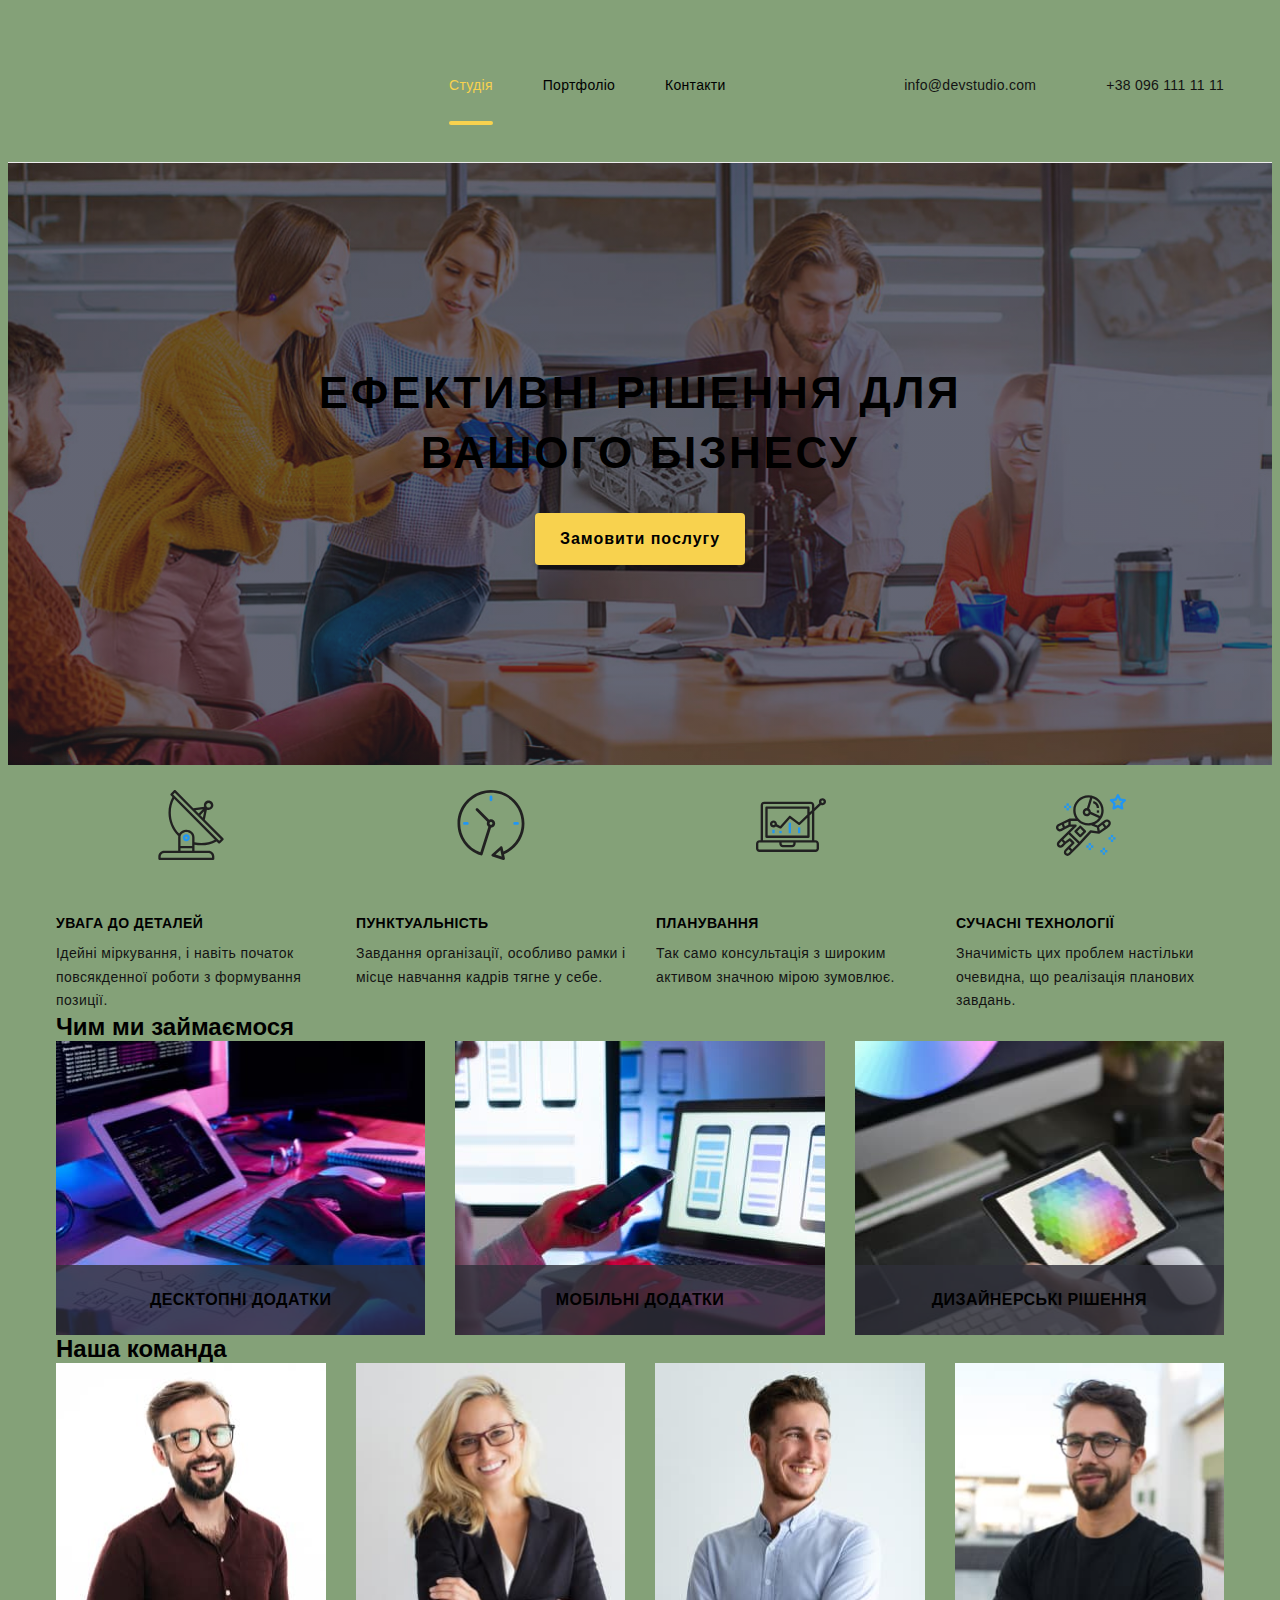
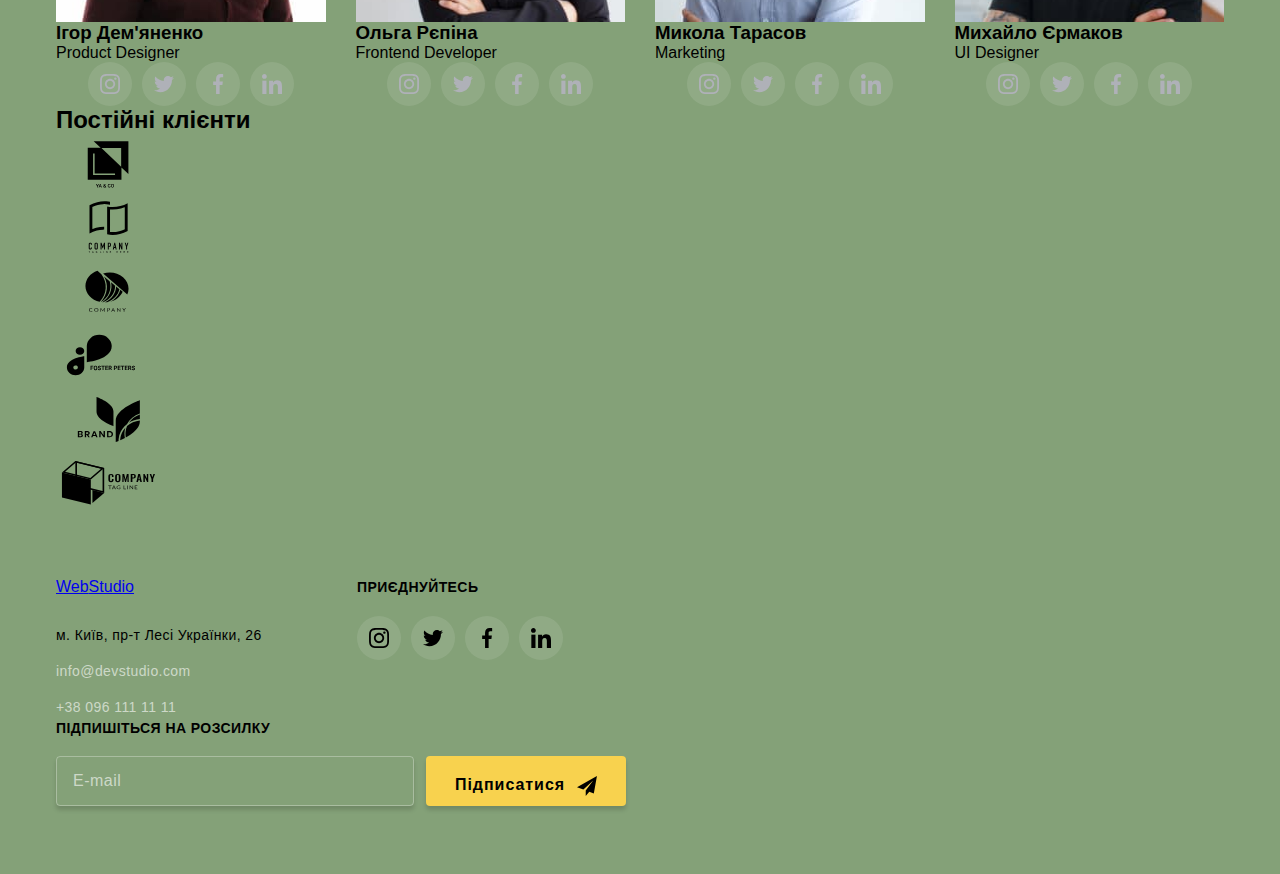
==== index.html @ a13254be "added fonts and basic layouts" ====
<!DOCTYPE html>
<html lang="uk">
  <head>
    <meta charset="UTF-8" />
    <meta name="viewport" content="width=device-width, initial-scale=1.0" />
    <title>Ice cream</title>
    <link rel="preconnect" href="https://fonts.googleapis.com" />
    <link rel="preconnect" href="https://fonts.gstatic.com" crossorigin />
    <link
      href="https://fonts.googleapis.com/css2?family=DM+Sans:opsz@9..40&family=Montserrat:wght@400;500;600;700;800;900&family=Seymour+One&display=swap"
      rel="stylesheet"
    />
    <link
      rel="stylesheet"
      href="https://cdnjs.cloudflare.com/ajax/libs/modern-normalize/2.0.0/modern-normalize.min.css"
      integrity="sha512-4xo8blKMVCiXpTaLzQSLSw3KFOVPWhm/TRtuPVc4WG6kUgjH6J03IBuG7JZPkcWMxJ5huwaBpOpnwYElP/m6wg=="
      crossorigin="anonymous"
      referrerpolicy="no-referrer"
    />
    <link rel="stylesheet" href="./css/main.min.css" />
  </head>
  <body>
    <!-- Шапка-герой -->
    <header class="page-header">
      <div class="container page-header__container">
        <a
          class="logo page-header__logo"
          href="./index.html"
          aria-label="Логотип сайту Ice cream"
          >
          <svg>
            <use></use>
          </svg>
          </a
        >
        <div
          class="page-header__menu mobile-menu js-menu-container"
          id="mobile-menu"
        >
          <nav class="nav">
            <ul class="nav-list list">
              <li class="nav__item">
                <a class="nav__link nav__link--current" href="./index.html"
                  >Студія</a
                >
              </li>
              <li class="nav__item">
                <a class="nav__link" href="./portfolio.html">Портфоліо</a>
              </li>
              <li class="nav__item">
                <a class="nav__link" href="#contacts">Контакти</a>
              </li>
            </ul>
          </nav>
          <ul class="contacts list">
            <li class="contacts__item">
              <a class="contacts__link link" href="mailto:info@devstudio.com"
                ><svg class="contacts__icon" width="16" height="12">
                  <use href="./img/sprite-header-icons.svg#envelope"></use>
                </svg>
                <span>info@devstudio.com</span></a
              >
            </li>
            <li class="contacts__item">
              <a class="contacts__link link" href="tel:+380961111111"
                ><svg class="contacts__icon" width="10" height="16">
                  <use
                    href="./img/sprite-header-icons.svg#smartphone"
                  ></use></svg
                ><span>+38 096 111 11 11</span></a
              >
            </li>
          </ul>
          <ul class="header-social__list list">
            <li class="header-social__item">
              <a
                href="https://www.instagram.com/"
                class="header-social__link"
                target="_blank"
                rel="noreferrer noopener"
                aria-label="icon Instagram"
                >Instagram<span class="header-social__separator">|</span></a
              >
            </li>
            <li class="header-social__item">
              <a
                href="https://twitter.com/"
                class="header-social__link"
                target="_blank"
                rel="noreferrer noopener"
                aria-label="icon Twitter"
                >Twitter<span class="header-social__separator">|</span></a
              >
            </li>
            <li class="header-social__item">
              <a
                href="https://uk-ua.facebook.com/"
                class="header-social__link"
                target="_blank"
                rel="noreferrer noopener"
                aria-label="icon Facebook"
                >Facebook<span class="header-social__separator">|</span></a
              >
            </li>
            <li class="header-social__item">
              <a
                href="https://ua.linkedin.com/"
                class="header-social__link"
                target="_blank"
                rel="noreferrer noopener"
                aria-label="icon Linkedin"
                >Linkedin</a
              >
            </li>
          </ul>
          <button
            class="page-header__button page-header__button--close js-close-menu"
            type="button"
          >
            <svg
              class="page-header__icon page-header__icon--cross"
              width="40"
              height="40"
              aria-label="Перемикач мобільного меню"
            >
              <use href="./img/sprite-header-icons.svg#close-menu"></use>
            </svg>
          </button>
        </div>

        <button
          class="page-header__button page-header__button--open js-open-menu"
          type="button"
          aria-expanded="false"
        >
          <svg
            class="page-header__icon page-header__icon--menu"
            width="40"
            height="40"
            aria-label="Перемикач мобільного меню"
          >
            <use href="./img/sprite-header-icons.svg#menu"></use>
          </svg>
        </button>
      </div>
    </header>
          <!-- Блок-герой -->
      <section class="hero">
        <div class="container">
          <h1 class="tittle">Ефективні рішення для вашого бізнесу</h1>
          <button class="button" type="button" data-modal-open>
            Замовити послугу
          </button>
          <div class="backdrop js-is-hidden" data-modal>
            <div class="modal">
              <form class="form" method="post">
                <b class="form__title"
                  >Залиште свої дані, ми вам передзвонимо</b
                >
                <div class="form__item">
                  <label class="form__label" for="user-name">Ім'я</label>

                  <input
                    class="form__input"
                    type="text"
                    id="user-name"
                    name="username"
                    required
                  />
                  <svg class="form__image" width="18" height="18">
                    <use href="./img/sprite.svg#user"></use>
                  </svg>
                </div>
                <div class="form__item">
                  <label class="form__label" for="user-tel">Телефон</label>
                  <input
                    class="form__input"
                    type="tel"
                    id="user-tel"
                    name="tel"
                    required
                  />
                  <svg class="form__image" width="18" height="18">
                    <use href="./img/sprite.svg#phone"></use>
                  </svg>
                </div>
                <div class="form__item">
                  <label class="form__label" for="user-email">Пошта</label>
                  <input
                    class="form__input"
                    type="email"
                    id="user-email"
                    name="mail"
                  />
                  <svg class="form__image" width="18" height="18">
                    <use href="./img/sprite.svg#email"></use>
                  </svg>
                </div>
                <div class="form__item form__text-block">
                  <label class="form__label" for="user-comment">Коментар</label>
                  <textarea
                    class="form__textarea"
                    id="user-comment"
                    rows="10"
                    name="comment"
                    placeholder="Введіть текст"
                  ></textarea>
                </div>
                <div class="form__policy">
                  <input
                    class="form__policy-input visually-hidden"
                    type="checkbox"
                    id="policy"
                    name="policy"
                  />
                  <span class="form__checkbox"
                    ><svg class="form__policy-image" width="16" height="15">
                      <use href="./img/sprite.svg#check"></use></svg
                  ></span>
                  <label class="form__label form__checkbox-label" for="policy"
                    >Погоджуюся з розсилкою та приймаю<a
                      class="form__link"
                      href="#"
                      >Умови договору</a
                    ></label
                  >
                </div>
                <button class="form__button" type="submit">Відправити</button>
              </form>
              <button class="modal__button" type="button" data-modal-close>
                <svg class="modal__icon" width="18" height="18">
                  <use href="./img/sprite.svg#close"></use>
                </svg>
              </button>
            </div>
          </div>
        </div>
      </section>

    <!--Головний блок-->

    <main>
      <!-- Особливості -->
      <section class="benefits section">
        <div class="container">
          <h2 class="section-tittle visually-hidden">Наші особливості</h2>
          <ul class="benefits__list list">
            <li class="benefits__item">
              <div class="benefits__block">
                <svg class="benefits__icon" width="70" height="70">
                  <use href="./img/sprite.svg#antenna"></use>
                </svg>
              </div>
              <h3 class="benefits__subtittle">УВАГА ДО ДЕТАЛЕЙ</h3>
              <p class="benefits__text">
                Ідейні міркування, і навіть початок повсякденної роботи з
                формування позиції.
              </p>
            </li>
            <li class="benefits__item">
              <div class="benefits__block">
                <svg class="benefits__icon" width="70" height="70">
                  <use href="./img/sprite.svg#clock"></use>
                </svg>
              </div>
              <h3 class="benefits__subtittle">ПУНКТУАЛЬНІСТЬ</h3>
              <p class="benefits__text">
                Завдання організації, особливо рамки і місце навчання кадрів
                тягне у себе.
              </p>
            </li>
            <li class="benefits__item">
              <div class="benefits__block">
                <svg class="benefits__icon" width="70" height="70">
                  <use href="./img/sprite.svg#diagram"></use>
                </svg>
              </div>
              <h3 class="benefits__subtittle">ПЛАНУВАННЯ</h3>
              <p class="benefits__text">
                Так само консультація з широким активом значною мірою зумовлює.
              </p>
            </li>
            <li class="benefits__item">
              <div class="benefits__block">
                <svg class="benefits__icon" width="70" height="70">
                  <use href="./img/sprite.svg#astronaut"></use>
                </svg>
              </div>
              <h3 class="benefits__subtittle">СУЧАСНІ ТЕХНОЛОГІЇ</h3>
              <p class="benefits__text">
                Значимість цих проблем настільки очевидна, що реалізація
                планових завдань.
              </p>
            </li>
          </ul>
        </div>
      </section>
      <!-- Чим ми займаємося -->
      <section class="gallery section">
        <div class="container">
          <h2 class="section-tittle">Чим ми займаємося</h2>
          <ul class="gallery__list list grid">
            <li class="gallery__item grid-item">
              <picture>
                <source
                  media="(min-width: 1200px)"
                  srcset="
                    ./img/tasks/wright_code-dt.jpg    1x,
                    ./img/tasks/wright_code-dt@2x.jpg 2x
                  "
                  type="image/jpg"
                />
                <img
                  class="gallery__image img"
                  src="./img/tasks/wright_code-dt.jpg"
                  alt="розробник пише код"
                  width="370"
                  height="294"
                  loading="lazy"
                />
              </picture>
              <p class="gallery__text">Десктопні додатки</p>
            </li>
            <li class="gallery__item grid-item">
              <picture>
                <source
                  media="(min-width: 1200px)"
                  srcset="
                    ./img/tasks/design_for_smartphones-dt.jpg    1x,
                    ./img/tasks/design_for_smartphones-dt@2x.jpg 2x
                  "
                  type="image/jpg"
                />
                <img
                  class="gallery__image img"
                  src="./img/tasks/design_for_smartphones-dt.jpg"
                  alt="розробник пише код"
                  width="370"
                  height="294"
                  loading="lazy"
                />
              </picture>
              <p class="gallery__text">Мобільні додатки</p>
            </li>
            <li class="gallery__item grid-item">
              <picture>
                <source
                  media="(min-width: 1200px)"
                  srcset="
                    ./img/tasks/palitra-dt.jpg    1x,
                    ./img/tasks/palitra-dt@2x.jpg 2x
                  "
                  type="image/jpg"
                />
                <img
                  class="gallery__image img"
                  src="./img/tasks/palitra-dt.jpg"
                  alt="розробник пише код"
                  width="370"
                  height="294"
                  loading="lazy"
                />
              </picture>
              <p class="gallery__text">Дизайнерські рішення</p>
            </li>
          </ul>
        </div>
      </section>
      <!-- Наша команда -->
      <section class="team section">
        <div class="container">
          <h2 class="section-tittle">Наша команда</h2>
          <ul class="team__list list grid">
            <li class="team__item grid-item">
              <picture>
                <!-- набір зображень для смартфонів -->
                <source
                  media="(max-width: 767px)"
                  srcset="
                    ./img/team/igor-mb.jpg    1x,
                    ./img/team/igor-mb@2x.jpg 2x
                  "
                  type="image/jpg"
                />
                <!-- набір зображень для планшетів -->
                <source
                  media="(max-width: 1199px)"
                  srcset="
                    ./img/team/igor-tb.jpg    1x,
                    ./img/team/igor-tb@2x.jpg 2x
                  "
                  type="image/jpg"
                />
                <!-- набір зображень для десктопів -->
                <source
                  media="(min-width: 1200px)"
                  srcset="
                    ./img/team/igor-dt.jpg    1x,
                    ./img/team/igor-dt@2x.jpg 2x
                  "
                  type="image/jpg"
                />
                <!-- дефолтне зображення -->
                <img
                  class="team__image img"
                  src="./img/team/igor-dt.jpg"
                  alt="фото Ігора Дем'яненко"
                  width="270"
                  height="260"
                  loading="lazy"
                />
              </picture>
              <div class="team__conteiner">
                <h3 class="team__subtittle">Ігор Дем'яненко</h3>
                <p class="team__text">Product Designer</p>
                <ul class="socials-list list">
                  <li class="socials__item">
                    <a
                      class="socials__link team__link"
                      href="https://www.instagram.com/"
                      target="_blank"
                      rel="noreferrer noopener"
                      aria-label="icon Instagram"
                    >
                      <svg
                        class="socials__icon socials__icon--gray"
                        width="20"
                        height="20"
                      >
                        <use href="./img/sprite.svg#instagram"></use>
                      </svg>
                    </a>
                  </li>
                  <li class="socials__item">
                    <a
                      class="socials__link team__link"
                      href="https://twitter.com/"
                      target="_blank"
                      rel="noreferrer noopener"
                      aria-label="icon Twitter"
                    >
                      <svg
                        class="socials__icon socials__icon--gray"
                        width="20"
                        height="20"
                      >
                        <use href="./img/sprite.svg#twitter"></use></svg
                    ></a>
                  </li>
                  <li class="socials__item">
                    <a
                      class="socials__link team__link"
                      href="https://uk-ua.facebook.com/"
                      target="_blank"
                      rel="noreferrer noopener"
                      aria-label="icon Facebook"
                      ><svg
                        class="socials__icon socials__icon--gray"
                        width="20"
                        height="20"
                      >
                        <use href="./img/sprite.svg#facebook"></use></svg
                    ></a>
                  </li>
                  <li class="socials__item">
                    <a
                      class="socials__link team__link"
                      href="https://ua.linkedin.com/"
                      target="_blank"
                      rel="noreferrer noopener"
                      aria-label="icon Linkedin"
                      ><svg
                        class="socials__icon socials__icon--gray"
                        width="20"
                        height="20"
                      >
                        <use href="./img/sprite.svg#linkedin"></use></svg
                    ></a>
                  </li>
                </ul>
              </div>
            </li>
            <li class="team__item grid-item">
              <picture>
                <!-- набір зображень для смартфонів -->
                <source
                  media="(max-width: 767px)"
                  srcset="
                    ./img/team/olga-mb.jpg    1x,
                    ./img/team/olga-mb@2x.jpg 2x
                  "
                  type="image/jpg"
                />
                <!-- набір зображень для планшетів -->
                <source
                  media="( max-width: 1199px)"
                  srcset="
                    ./img/team/olga-tb.jpg    1x,
                    ./img/team/olga-tb@2x.jpg 2x
                  "
                  type="image/jpg"
                />
                <!-- набір зображень для десктопів -->
                <source
                  media="(min-width: 1200px)"
                  srcset="
                    ./img/team/olga-dt.jpg    1x,
                    ./img/team/olga-dt@2x.jpg 2x
                  "
                  type="image/jpg"
                />
                <!-- дефолтне зображення -->
                <img
                  class="team__image img"
                  src="./img/team/olga-dt.jpg"
                  alt="фото Ольги Рєпіної"
                  width="270"
                  height="260"
                  loading="lazy"
                />
              </picture>
              <div class="team__conteiner">
                <h3 class="team__subtittle">Ольга Рєпіна</h3>
                <p class="team__text">Frontend Developer</p>
                <ul class="socials-list list">
                  <li class="socials__item">
                    <a
                      class="socials__link team__link"
                      href="https://www.instagram.com/"
                      target="_blank"
                      rel="noreferrer noopener"
                      aria-label="icon Instagram"
                    >
                      <svg
                        class="socials__icon socials__icon--gray"
                        width="20"
                        height="20"
                      >
                        <use href="./img/sprite.svg#instagram"></use>
                      </svg>
                    </a>
                  </li>
                  <li class="socials__item">
                    <a
                      class="socials__link team__link"
                      href="https://twitter.com/"
                      target="_blank"
                      rel="noreferrer noopener"
                      aria-label="icon Twitter"
                    >
                      <svg
                        class="socials__icon socials__icon--gray"
                        width="20"
                        height="20"
                      >
                        <use href="./img/sprite.svg#twitter"></use></svg
                    ></a>
                  </li>
                  <li class="socials__item">
                    <a
                      class="socials__link team__link"
                      href="https://uk-ua.facebook.com/"
                      target="_blank"
                      rel="noreferrer noopener"
                      aria-label="icon Facebook"
                      ><svg
                        class="socials__icon socials__icon--gray"
                        width="20"
                        height="20"
                      >
                        <use href="./img/sprite.svg#facebook"></use></svg
                    ></a>
                  </li>
                  <li class="socials__item">
                    <a
                      class="socials__link team__link"
                      href="https://ua.linkedin.com/"
                      target="_blank"
                      rel="noreferrer noopener"
                      aria-label="icon Linkedin"
                      ><svg
                        class="socials__icon socials__icon--gray"
                        width="20"
                        height="20"
                      >
                        <use href="./img/sprite.svg#linkedin"></use></svg
                    ></a>
                  </li>
                </ul>
              </div>
            </li>
            <li class="team__item grid-item">
              <picture>
                <!-- набір зображень для смартфонів -->
                <source
                  media="(max-width: 767px)"
                  srcset="
                    ./img/team/mykola-mb.jpg    1x,
                    ./img/team/mykola-mb@2x.jpg 2x
                  "
                  type="image/jpg"
                />
                <!-- набір зображень для планшетів -->
                <source
                  media="(max-width: 1199px)"
                  srcset="
                    ./img/team/mykola-tb.jpg    1x,
                    ./img/team/mykola-tb@2x.jpg 2x
                  "
                  type="image/jpg"
                />
                <!-- набір зображень для десктопів -->
                <source
                  media="(min-width: 1200px)"
                  srcset="
                    ./img/team/mykola-dt.jpg    1x,
                    ./img/team/mykola-dt@2x.jpg 2x
                  "
                  type="image/jpg"
                />
                <!-- дефолтне зображення -->
                <img
                  class="team__image img"
                  src="./img/team/mykola-dt.jpg"
                  alt="фото Миколи Тарасова"
                  width="270"
                  height="260"
                  loading="lazy"
                />
              </picture>
              <div class="team__conteiner">
                <h3 class="team__subtittle">Микола Тарасов</h3>
                <p class="team__text">Marketing</p>
                <ul class="socials-list list">
                  <li class="socials__item">
                    <a
                      class="socials__link team__link"
                      href="https://www.instagram.com/"
                      target="_blank"
                      rel="noreferrer noopener"
                      aria-label="icon Instagram"
                    >
                      <svg
                        class="socials__icon socials__icon--gray"
                        width="20"
                        height="20"
                      >
                        <use href="./img/sprite.svg#instagram"></use>
                      </svg>
                    </a>
                  </li>
                  <li class="socials__item">
                    <a
                      class="socials__link team__link"
                      href="https://twitter.com/"
                      target="_blank"
                      rel="noreferrer noopener"
                      aria-label="icon Twitter"
                    >
                      <svg
                        class="socials__icon socials__icon--gray"
                        width="20"
                        height="20"
                      >
                        <use href="./img/sprite.svg#twitter"></use></svg
                    ></a>
                  </li>
                  <li class="socials__item">
                    <a
                      class="socials__link team__link"
                      href="https://uk-ua.facebook.com/"
                      target="_blank"
                      rel="noreferrer noopener"
                      aria-label="icon Facebook"
                      ><svg
                        class="socials__icon socials__icon--gray"
                        width="20"
                        height="20"
                      >
                        <use href="./img/sprite.svg#facebook"></use></svg
                    ></a>
                  </li>
                  <li class="socials__item">
                    <a
                      class="socials__link team__link"
                      href="https://ua.linkedin.com/"
                      target="_blank"
                      rel="noreferrer noopener"
                      aria-label="icon Linkedin"
                      ><svg
                        class="socials__icon socials__icon--gray"
                        width="20"
                        height="20"
                      >
                        <use href="./img/sprite.svg#linkedin"></use></svg
                    ></a>
                  </li>
                </ul>
              </div>
            </li>
            <li class="team__item grid-item">
              <picture>
                <!-- набір зображень для смартфонів -->
                <source
                  media="(max-width: 767px)"
                  srcset="
                    ./img/team/myhailo-mb.jpg    1x,
                    ./img/team/myhailo-mb@2x.jpg 2x
                  "
                  type="image/jpg"
                />
                <!-- набір зображень для планшетів -->
                <source
                  media="(max-width: 1199px)"
                  srcset="
                    ./img/team/myhailo-tb.jpg    1x,
                    ./img/team/myhailo-tb@2x.jpg 2x
                  "
                  type="image/jpg"
                />
                <!-- набір зображень для десктопів -->
                <source
                  media="(min-width: 1200px)"
                  srcset="
                    ./img/team/myhailo-dt.jpg    1x,
                    ./img/team/myhailo-dt@2x.jpg 2x
                  "
                  type="image/jpg"
                />
                <!-- дефолтне зображення -->
                <img
                  class="team__image img"
                  src="./img/team/myhailo-dt.jpg"
                  alt="фото Михайла Єрмакова"
                  width="270"
                  height="260"
                />
              </picture>
              <div class="team__conteiner">
                <h3 class="team__subtittle">Михайло Єрмаков</h3>
                <p class="team__text">UI Designer</p>
                <ul class="socials-list list">
                  <li class="socials__item">
                    <a
                      class="socials__link team__link"
                      href="https://www.instagram.com/"
                      target="_blank"
                      rel="noreferrer noopener"
                      aria-label="icon Instagram"
                    >
                      <svg
                        class="socials__icon socials__icon--gray"
                        width="20"
                        height="20"
                      >
                        <use href="./img/sprite.svg#instagram"></use>
                      </svg>
                    </a>
                  </li>
                  <li class="socials__item">
                    <a
                      class="socials__link team__link"
                      href="https://twitter.com/"
                      target="_blank"
                      rel="noreferrer noopener"
                      aria-label="icon Twitter"
                    >
                      <svg
                        class="socials__icon socials__icon--gray"
                        width="20"
                        height="20"
                      >
                        <use href="./img/sprite.svg#twitter"></use></svg
                    ></a>
                  </li>
                  <li class="socials__item">
                    <a
                      class="socials__link team__link"
                      href="https://uk-ua.facebook.com/"
                      target="_blank"
                      rel="noreferrer noopener"
                      aria-label="icon Facebook"
                      ><svg
                        class="socials__icon socials__icon--gray"
                        width="20"
                        height="20"
                      >
                        <use href="./img/sprite.svg#facebook"></use></svg
                    ></a>
                  </li>
                  <li class="socials__item">
                    <a
                      class="socials__link team__link"
                      href="https://ua.linkedin.com/"
                      target="_blank"
                      rel="noreferrer noopener"
                      aria-label="icon Linkedin"
                      ><svg
                        class="socials__icon socials__icon--gray"
                        width="20"
                        height="20"
                      >
                        <use href="./img/sprite.svg#linkedin"></use></svg
                    ></a>
                  </li>
                </ul>
              </div>
            </li>
          </ul>
        </div>
      </section>
      <!-- Наші клієнти -->
      <section class="clients section">
        <div class="container">
          <h2 class="section-tittle">Постійні клієнти</h2>
          <ul class="clients__list list">
            <li class="clients__item">
              <a class="clients__link" href="#">
                <svg class="clients__icon" width="106" height="60">
                  <use href="./img/sprite.svg#company-1"></use>
                </svg>
              </a>
            </li>
            <li class="clients__item">
              <a class="clients__link" href="#">
                <svg class="clients__icon" width="106" height="60">
                  <use href="./img/sprite.svg#company-2"></use>
                </svg>
              </a>
            </li>
            <li class="clients__item">
              <a class="clients__link" href="#">
                <svg class="clients__icon" width="106" height="60">
                  <use href="./img/sprite.svg#company-3"></use>
                </svg>
              </a>
            </li>
            <li class="clients__item">
              <a class="clients__link" href="#">
                <svg class="clients__icon" width="106" height="60">
                  <use href="./img/sprite.svg#company-4"></use>
                </svg>
              </a>
            </li>
            <li class="clients__item">
              <a class="clients__link" href="#">
                <svg class="clients__icon" width="106" height="60">
                  <use href="./img/sprite.svg#company-5"></use>
                </svg>
              </a>
            </li>
            <li class="clients__item">
              <a class="clients__link" href="#">
                <svg class="clients__icon" width="106" height="60">
                  <use href="./img/sprite.svg#company-6"></use>
                </svg>
              </a>
            </li>
          </ul>
        </div>
      </section>
    </main>
    <!-- Підвал -->
    <footer class="page-footer">
      <div class="container page-footer__container">
        <div id="contacts" class="address-container">
          <a class="logo page-footer__logo" href="./index.html"
            >Web<span class="logo--light">Studio</span></a
          >
          <address class="address">
            <p class="address__text">м. Київ, пр-т Лесі Українки, 26</p>
            <ul class="address__list list">
              <li class="address__item">
                <a class="address__link" href="mailto:info@devstudio.com"
                  >info@devstudio.com</a
                >
              </li>
              <li class="address__item">
                <a class="address__link" href="tel:+380961111111"
                  >+38 096 111 11 11</a
                >
              </li>
            </ul>
          </address>
        </div>
        <div class="socials page-footer__socials">
          <p class="page-footer__text">приєднуйтесь</p>
          <ul class="socials-list page-footer__list list">
            <li class="socials__item">
              <a
                class="socials__link"
                href="https://www.instagram.com/"
                target="_blank"
                rel="noreferrer noopener"
                aria-label="icon Instagram"
              >
                <svg class="socials__icon" width="20" height="20">
                  <use href="./img/sprite.svg#instagram"></use>
                </svg>
              </a>
            </li>
            <li class="socials__item">
              <a
                class="socials__link"
                href="https://twitter.com/"
                target="_blank"
                rel="noreferrer noopener"
                aria-label="icon Twitter"
              >
                <svg class="socials__icon" width="20" height="20">
                  <use href="./img/sprite.svg#twitter"></use></svg
              ></a>
            </li>
            <li class="socials__item">
              <a
                class="socials__link"
                href="https://uk-ua.facebook.com/"
                target="_blank"
                rel="noreferrer noopener"
                aria-label="icon Facebook"
                ><svg class="socials__icon" width="20" height="20">
                  <use href="./img/sprite.svg#facebook"></use></svg
              ></a>
            </li>
            <li class="socials__item">
              <a
                class="socials__link"
                href="https://ua.linkedin.com/"
                target="_blank"
                rel="noreferrer noopener"
                aria-label="icon Linkedin"
                ><svg class="socials__icon" width="20" height="20">
                  <use href="./img/sprite.svg#linkedin"></use></svg
              ></a>
            </li>
          </ul>
        </div>
        <div class="subscription">
          <form class="subscription__form" method="post">
            <p class="subscription__text page-footer__text">
              Підпишіться на розсилку
            </p>
            <div class="subscription__container">
              <input
                class="subscription__input"
                type="email"
                name="mail"
                placeholder="E-mail"
                required
              />
              <div class="subscription__box">
                <button class="button subscription__button" type="submit">
                  <span class="button__text">Підписатися</span>
                  <svg class="button__img" width="32" height="32">
                    <use href="./img/sprite.svg#send"></use>
                  </svg>
                </button>
              </div>
            </div>
          </form>
        </div>
      </div>
    </footer>
    <script src="./js/modal.js"></script>
    <script src="./js/mobile-menu.js"></script>
  </body>
</html>
---- css/main.min.css ----
:root{--background-color-main: #84A178;--background-color-products-1: #AEC6A5;--background-color-products-2: #EFD478;--background-color-products-3: #D6936D;--accent-color: #F8D24E;--accent-color-2: #188ce8;--main-text-color: #FCFCFC;--text-color: #131313;--text-color-black: #000000;--text-color-white: #FFFFFF;--second-text-color: #ABABAB;--footer-text-color: #7A7A7A;--footer-link-color: rgba(255, 255, 255, 0.6);--border-color: #ececec;--border-second-color: #eeeeee;--background-color-4: #c4c4c4;--background-color-5: rgba(255, 255, 255, 0.1);--background-modal: rgba(0, 0, 0, 0.2);--modal-button: rgba(0, 0, 0, 0.1);--modal-icon-button: #000000;--gallary-background: rgba(47, 48, 58, 0.8);--team-icons-color: #afb1b8;--portfolio-overlay: rgba(33, 150, 243, 0.9);--card-gap: 30px;--grid-items: 4;--main-font: "Roboto", sans-serif;--second-font: "Raleway", sans-serif}.visually-hidden{position:absolute;width:1px;height:1px;margin:-1px;border:0;padding:0;white-space:nowrap;-webkit-clip-path:inset(100%);clip-path:inset(100%);clip:rect(0 0 0 0);overflow:hidden}*,*::before,*::after{-webkit-box-sizing:border-box;box-sizing:border-box}body{background-color:var(--background-color-main);font-family:var(--main-font)}.img{display:block;max-width:100%;height:auto}.grid{display:-webkit-box;display:-ms-flexbox;display:flex;-ms-flex-wrap:wrap;flex-wrap:wrap;gap:var(--card-gap)}.grid-item{-ms-flex-preferred-size:calc((100% - var(--card-gap)*(var(--grid-items) - 1))/var(--grid-items));flex-basis:calc((100% - var(--card-gap)*(var(--grid-items) - 1))/var(--grid-items))}.container{margin-left:auto;margin-right:auto;padding-left:16px;padding-right:16px}@media screen and (min-width: 480px)and (max-width: 767px){.container{max-width:480px}}@media screen and (min-width: 768px){.container{width:768px}}@media screen and (min-width: 1200px){.container{width:1200px}}h1,h2,h3,h4,h5,h6,p{margin:0;padding:0}.list{list-style:none;margin:0;padding:0}.nav{display:-webkit-box;display:-ms-flexbox;display:flex;-webkit-box-align:center;-ms-flex-align:center;align-items:center}.nav-list{display:none}.page-header__menu.is-open .nav-list{display:block}@media screen and (min-width: 768px){.nav-list{display:-webkit-box;display:-ms-flexbox;display:flex;-webkit-box-align:center;-ms-flex-align:center;align-items:center;list-style:none}}@media screen and (max-width: 320px){.page-header__menu.is-open .nav-list{margin-bottom:180px}}@media screen and (min-width: 321px){.page-header__menu.is-open .nav-list{margin-bottom:306px}}.nav__item{position:relative}.nav__item:not(:last-child){margin-right:50px}.page-header__menu.is-open .nav__item:not(:last-child){margin-right:0;margin-bottom:32px}@media screen and (max-width: 479px){.page-header__menu.is-open .nav__item:not(:last-child){margin-bottom:12px}}.nav__link{display:block;padding-top:32px;padding-bottom:32px;color:var(--main-black-color);font-size:14px;font-weight:500;line-height:1.2;letter-spacing:.28px;text-decoration:none;-webkit-transition:color 250ms cubic-bezier(0.4, 0, 0.2, 1);transition:color 250ms cubic-bezier(0.4, 0, 0.2, 1)}.page-header__menu.is-open .nav__link{padding:0;font-size:40px;letter-spacing:.8px}@media screen and (max-width: 479px){.page-header__menu.is-open .nav__link{font-size:24px}}.page-header__menu.is-open .nav__link:hover,.page-header__menu.is-open .nav__link:focus,.nav__link:hover,.nav__link:focus,.nav__link:active{color:var(--accent-color)}.nav__link--current{color:var(--accent-color)}.nav__link--current::after{content:"";position:absolute;bottom:0;left:0;display:block;width:100%;height:4px;border-radius:2px;background:var(--accent-color)}.page-header__menu.is-open .nav__link--current::after{content:"";display:none}.contacts{display:none}.page-header__menu.is-open .contacts{display:-webkit-box;display:-ms-flexbox;display:flex;-webkit-box-orient:vertical;-webkit-box-direction:normal;-ms-flex-direction:column;flex-direction:column;margin-bottom:64px}@media screen and (max-width: 479px){.page-header__menu.is-open .contacts{margin-bottom:40px}}@media screen and (min-width: 768px){.contacts{display:block;margin-left:auto}}@media screen and (min-width: 768px)and (max-width: 1200px){.contacts{padding-top:16px;padding-bottom:16px}}@media screen and (min-width: 1200px){.contacts{display:-webkit-box;display:-ms-flexbox;display:flex;-webkit-box-pack:center;-ms-flex-pack:center;justify-content:center;-webkit-box-align:center;-ms-flex-align:center;align-items:center}}.page-header__menu.is-open .contacts__item:last-child .contacts__link{margin-bottom:32px;font-size:34px;letter-spacing:.68px;color:var(--accent-color)}@media screen and (max-width: 479px){.page-header__menu.is-open .contacts__item:last-child .contacts__link{margin-bottom:15px;font-size:24px}}.page-header__menu.is-open .contacts__item:first-child .contacts__link{font-size:24px;letter-spacing:.48px}@media screen and (max-width: 479px){.page-header__menu.is-open .contacts__item:first-child .contacts__link{font-size:24px}}.page-header__menu.is-open .contacts__item:not(:last-child):not(:last-child){-webkit-box-ordinal-group:3;-ms-flex-order:2;order:2}@media screen and (min-width: 1200px){.contacts__item:not(:last-child){margin-right:50px}}.contacts__link{display:-webkit-box;display:-ms-flexbox;display:flex;-webkit-box-align:center;-ms-flex-align:center;align-items:center;padding-top:32px;padding-bottom:32px;color:var(--text-color);text-decoration:none;font-size:14px;font-weight:500;line-height:1.2;letter-spacing:.28px;-webkit-transition:color 250ms cubic-bezier(0.4, 0, 0.2, 1);transition:color 250ms cubic-bezier(0.4, 0, 0.2, 1)}.page-header__menu.is-open .contacts__link{padding:0}.contacts__link:hover,.contacts__link:focus{color:var(--accent-color)}@media screen and (min-width: 768px)and (max-width: 1200px){.contacts__link{padding-top:5px;padding-bottom:5px}}.contacts__icon{margin-right:10px;fill:currentColor}.page-header__menu.is-open .contacts__icon{display:none}.backdrop{position:fixed;width:100vw;height:100vh;top:0;left:0;z-index:100;opacity:1;display:-webkit-box;display:-ms-flexbox;display:flex;-webkit-box-pack:center;-ms-flex-pack:center;justify-content:center;-webkit-box-align:center;-ms-flex-align:center;align-items:center;background-color:var(--background-modal);-webkit-transition:opacity 250ms cubic-bezier(0.4, 0, 0.2, 1);transition:opacity 250ms cubic-bezier(0.4, 0, 0.2, 1)}.js-is-hidden{visibility:hidden;opacity:0;pointer-events:none}.modal{position:absolute;top:50%;left:50%;-webkit-transform:translate(-50%, -50%) scale(1);transform:translate(-50%, -50%) scale(1);margin-right:auto;margin-left:auto;border-radius:4px;background:var(--background-color-1);-webkit-box-shadow:0px 2px 1px 0px rgba(0,0,0,.2),0px 1px 1px 0px rgba(0,0,0,.14),0px 1px 3px 0px rgba(0,0,0,.12);box-shadow:0px 2px 1px 0px rgba(0,0,0,.2),0px 1px 1px 0px rgba(0,0,0,.14),0px 1px 3px 0px rgba(0,0,0,.12);-webkit-transition:-webkit-transform 250ms cubic-bezier(0.4, 0, 0.2, 1);transition:-webkit-transform 250ms cubic-bezier(0.4, 0, 0.2, 1);transition:transform 250ms cubic-bezier(0.4, 0, 0.2, 1);transition:transform 250ms cubic-bezier(0.4, 0, 0.2, 1), -webkit-transform 250ms cubic-bezier(0.4, 0, 0.2, 1)}@media screen and (max-width: 376px){.modal{max-width:300px;max-height:460px}}@media screen and (min-width: 377px)and (max-width: 479px){.modal{max-width:373px;max-height:609px}}@media screen and (max-width: 1199px){.modal{width:450px;height:609px}}@media screen and (min-width: 1200px){.modal{width:528px;height:581px}}.backdrop.is-hidden .modal{-webkit-transform:translate(-50%, -50%) scale(0.2);transform:translate(-50%, -50%) scale(0.2)}.modal__button{position:absolute;top:8px;right:8px;display:-webkit-box;display:-ms-flexbox;display:flex;-webkit-box-pack:center;-ms-flex-pack:center;justify-content:center;width:30px;height:30px;-webkit-box-align:center;-ms-flex-align:center;align-items:center;border-radius:50%;cursor:pointer;border:1px solid var(--modal-button);background-color:var(--background-color-1);color:var(--modal-icon-button);-webkit-transition:color 250ms cubic-bezier(0.4, 0, 0.2, 1);transition:color 250ms cubic-bezier(0.4, 0, 0.2, 1)}.modal__button:hover,.modal__button:focus{color:var(--accent-color)}@media screen and (max-width: 379px){.modal__button{top:5px;right:5px;width:25px;height:25px}}.modal__icon{fill:currentColor}.form{padding-top:40px;padding-right:40px;padding-bottom:40px;padding-left:40px}@media screen and (max-width: 379px){.form{padding-top:20px;padding-right:10px;padding-bottom:20px;padding-left:10px}}.form__title{display:block;margin-bottom:12px;color:var(--main-black-color);text-align:center;font-size:20px;font-weight:700;line-height:1.2;letter-spacing:.6px}@media screen and (max-width: 379px){.form__title{font-size:14px}}@media screen and (min-width: 380px)and (max-width: 1199px){.form__title{line-height:1.5}}@media screen and (min-width: 1200px){.form__title{line-height:1.2}}.form__item{position:relative;display:-webkit-box;display:-ms-flexbox;display:flex;-webkit-box-orient:vertical;-webkit-box-direction:normal;-ms-flex-direction:column;flex-direction:column;-webkit-box-align:start;-ms-flex-align:start;align-items:start;margin-bottom:10px}.form__label{color:var(--text-color);font-size:12px;line-height:1.2;letter-spacing:.12px}.form__label:not(:last-child){margin-bottom:4px}.form__image{position:absolute;bottom:11px;left:12px;-webkit-transition:fill 250ms cubic-bezier(0.4, 0, 0.2, 1);transition:fill 250ms cubic-bezier(0.4, 0, 0.2, 1)}.form__input:focus+.form__image{fill:var(--accent-color)}.form__input{width:100%;height:40px;padding-top:11px;padding-right:12px;padding-bottom:11px;padding-left:42px;border-radius:4px;border:1px solid rgba(33,33,33,.2);cursor:pointer;-webkit-transition:border 250ms cubic-bezier(0.4, 0, 0.2, 1);transition:border 250ms cubic-bezier(0.4, 0, 0.2, 1)}.form__input:focus{border:1px solid var(--accent-color);outline:rgba(0,0,0,0)}.form__text-block{margin-bottom:20px}.form__textarea{width:100%;height:120px;padding-top:12px;padding-right:16px;padding-bottom:12px;padding-left:16px;resize:none;cursor:pointer;border-radius:4px;border:1px solid rgba(33,33,33,.2);-webkit-transition:border 250ms cubic-bezier(0.4, 0, 0.2, 1);transition:border 250ms cubic-bezier(0.4, 0, 0.2, 1)}.form__textarea::-webkit-input-placeholder{color:rgba(117,117,117,.5);font-size:12px;line-height:1.2;letter-spacing:.12px}.form__textarea::-moz-placeholder{color:rgba(117,117,117,.5);font-size:12px;line-height:1.2;letter-spacing:.12px}.form__textarea:-ms-input-placeholder{color:rgba(117,117,117,.5);font-size:12px;line-height:1.2;letter-spacing:.12px}.form__textarea::-ms-input-placeholder{color:rgba(117,117,117,.5);font-size:12px;line-height:1.2;letter-spacing:.12px}.form__textarea::placeholder{color:rgba(117,117,117,.5);font-size:12px;line-height:1.2;letter-spacing:.12px}.form__textarea:focus{border:1px solid var(--accent-color);outline:rgba(0,0,0,0)}@media screen and (max-width: 379px){.form__textarea{height:50px}}.form__policy{display:-webkit-box;display:-ms-flexbox;display:flex;-webkit-box-align:center;-ms-flex-align:center;align-items:center;padding-left:12px;margin-bottom:30px}@media screen and (max-width: 379px){.form__policy{margin-bottom:20px}}.form__checkbox{display:-webkit-box;display:-ms-flexbox;display:flex;-webkit-box-pack:center;-ms-flex-pack:center;justify-content:center;-webkit-box-align:center;-ms-flex-align:center;align-items:center;width:16px;height:15px;background-color:var(--accent-color);border:2px solid var(--accent-color);border-radius:4px;-webkit-transition:background-color 250ms cubic-bezier(0.4, 0, 0.2, 1),border 250ms cubic-bezier(0.4, 0, 0.2, 1);transition:background-color 250ms cubic-bezier(0.4, 0, 0.2, 1),border 250ms cubic-bezier(0.4, 0, 0.2, 1)}.form__policy-input:checked~.form__checkbox{border:2px solid var(--main-black-color);background:var(--background-color-1)}.form__policy-input:focus~.form__checkbox{border:2px solid var(--accent-color)}.form__policy-image{fill:var(--background-color-1)}.form__checkbox-label{margin-left:8px;font-size:14px;line-height:1.71;letter-spacing:.42px}@media screen and (max-width: 379px){.form__checkbox-label{font-size:8px}}@media screen and (min-width: 380px)and (max-width: 450px){.form__checkbox-label{font-size:9px}}@media screen and (min-width: 451px)and (max-width: 1199px){.form__checkbox-label{font-size:12px}}.form__link{margin-left:5px;color:var(--accent-color);line-height:1.71;letter-spacing:.42px;text-decoration-line:underline}.form__button{display:block;width:200px;height:50px;margin-right:auto;margin-left:auto;border-color:rgba(0,0,0,0);border-radius:4px;background-color:var(--accent-color);-webkit-box-shadow:0px 4px 4px 0px rgba(0,0,0,.15);box-shadow:0px 4px 4px 0px rgba(0,0,0,.15);cursor:pointer;color:var(--background-color-1);text-align:center;font-size:16px;font-weight:700;line-height:1.87;letter-spacing:.96px;-webkit-transition:background-color 250ms cubic-bezier(0.4, 0, 0.2, 1);transition:background-color 250ms cubic-bezier(0.4, 0, 0.2, 1)}.form__button:hover,.form__button:focus{background-color:var(--accent-color-2)}@media screen and (max-width: 379px){.form__button{width:150px;height:40px;font-size:12px}}.socials-list{display:-webkit-box;display:-ms-flexbox;display:flex;-webkit-box-pack:center;-ms-flex-pack:center;justify-content:center}.socials__item:not(:last-child){margin-right:10px}.socials__link{display:-webkit-box;display:-ms-flexbox;display:flex;-webkit-box-pack:center;-ms-flex-pack:center;justify-content:center;-webkit-box-align:center;-ms-flex-align:center;align-items:center;width:44px;height:44px;border-radius:50%;background-color:var(--background-color-5);-webkit-transition:background-color 250ms cubic-bezier(0.4, 0, 0.2, 1);transition:background-color 250ms cubic-bezier(0.4, 0, 0.2, 1)}.socials__link:hover,.socials__link:focus{background-color:var(--accent-color)}.socials__icon{fill:var(--background-color-1)}.socials__icon--gray{fill:var(--team-icons-color);-webkit-transition:fill 250ms cubic-bezier(0.4, 0, 0.2, 1);transition:fill 250ms cubic-bezier(0.4, 0, 0.2, 1)}.team__link:hover .socials__icon--gray,.team__link:focus .socials__icon--gray{fill:var(--background-color-1)}.page-header{border-bottom:1px solid var(--border-color);position:relative}.page-header__logo{display:block}.page-header__button{display:-webkit-box;display:-ms-flexbox;display:flex;-webkit-box-pack:center;-ms-flex-pack:center;justify-content:center;-webkit-box-align:center;-ms-flex-align:center;align-items:center;margin-left:auto;width:40px;height:40px;margin-left:auto;padding:0;border:none;background-color:rgba(0,0,0,0)}.page-header__button--close{display:none}.page-header__menu.is-open .page-header__button--close{display:block;position:absolute;top:10px;right:15px}@media screen and (min-width: 768px){.page-header__button{display:none}}.page-header__icon{fill:var(--main-black-color);-webkit-transition:fill 250ms cubic-bezier(0.4, 0, 0.2, 1);transition:fill 250ms cubic-bezier(0.4, 0, 0.2, 1)}.page-header__button:hover .page-header__icon,.page-header__button:focus .page-header__icon{fill:var(--accent-color)}.page-header__container{display:-webkit-box;display:-ms-flexbox;display:flex;-webkit-box-align:center;-ms-flex-align:center;align-items:center}@media screen and (min-width: 480px)and (max-width: 767px){.page-header__container{width:480px}}@media screen and (min-width: 768px){.page-header__container{width:768px}}@media screen and (min-width: 1200px){.page-header__container{width:1200px;display:-webkit-box;display:-ms-flexbox;display:flex;-webkit-box-align:center;-ms-flex-align:center;align-items:center}}@media screen and (min-width: 768px){.page-header__menu{display:-webkit-box;display:-ms-flexbox;display:flex;margin-left:93px;width:100%}}.header-social__list{display:none}.page-header__menu.is-open .header-social__list{display:-webkit-box;display:-ms-flexbox;display:flex;-webkit-box-align:center;-ms-flex-align:center;align-items:center}@media screen and (max-width: 350px){.page-header__menu.is-open .header-social__list{-ms-flex-wrap:wrap;flex-wrap:wrap}}.header-social__link{display:-webkit-box;display:-ms-flexbox;display:flex;-webkit-box-align:center;-ms-flex-align:center;align-items:center;color:#2196f3;font-size:18px;font-style:normal;font-weight:500;line-height:1.22;letter-spacing:.36px;text-decoration:none}@media screen and (min-width: 300px){.header-social__link{font-size:10px}}@media screen and (min-width: 321px)and (max-width: 479px){.header-social__link{font-size:12px}}@media screen and (min-width: 480px){.header-social__link{font-size:18px}}.header-social__separator{display:block;font-size:22px;margin-left:10px;margin-right:10px;color:rgba(33,33,33,.2)}.is-open{position:fixed;top:0;left:0;z-index:90;width:100%;height:100%;padding-top:48px;padding-bottom:48px;padding-left:40px;background-color:var(--background-color-1)}@media screen and (max-width: 767px){.is-open{max-width:767px}}.hero{max-width:1600px;margin:0 auto;padding-top:118px;padding-bottom:118px;background-color:var(--background-color-4);background-image:-webkit-gradient(linear, left top, right top, from(rgba(47, 48, 58, 0.4)), to(rgba(47, 48, 58, 0.4))),url(../img/icons/hero/background-hero-mb.jpg);background-image:linear-gradient(to right, rgba(47, 48, 58, 0.4), rgba(47, 48, 58, 0.4)),url(../img/icons/hero/background-hero-mb.jpg);background-position:center;background-repeat:no-repeat;background-size:cover;text-align:center}@media screen and (min-width: 1200px){.hero{padding-top:200px;padding-bottom:200px}}@media(min-device-pixel-ratio: 2),(-webkit-min-device-pixel-ratio: 2),(min-resolution: 192dpi),(min-resolution: 2dppx){.hero{background-image:-webkit-gradient(linear, left top, right top, from(rgba(47, 48, 58, 0.4)), to(rgba(47, 48, 58, 0.4))),url(../img/icons/hero/background-hero-mb@2x.jpg);background-image:linear-gradient(to right, rgba(47, 48, 58, 0.4), rgba(47, 48, 58, 0.4)),url(../img/icons/hero/background-hero-mb@2x.jpg)}}@media screen and (min-width: 768px){.hero{background-image:-webkit-gradient(linear, left top, right top, from(rgba(47, 48, 58, 0.4)), to(rgba(47, 48, 58, 0.4))),url(../img/icons/hero/background-hero-tb.jpg);background-image:linear-gradient(to right, rgba(47, 48, 58, 0.4), rgba(47, 48, 58, 0.4)),url(../img/icons/hero/background-hero-tb.jpg)}}@media screen and (min-width: 768px)and (min-device-pixel-ratio: 2),screen and (min-width: 768px)and (-webkit-min-device-pixel-ratio: 2),screen and (min-width: 768px)and (min-resolution: 192dpi),screen and (min-width: 768px)and (min-resolution: 2dppx){.hero{background-image:-webkit-gradient(linear, left top, right top, from(rgba(47, 48, 58, 0.4)), to(rgba(47, 48, 58, 0.4))),url(../img/icons/hero/background-hero-tb@2x.jpg);background-image:linear-gradient(to right, rgba(47, 48, 58, 0.4), rgba(47, 48, 58, 0.4)),url(../img/icons/hero/background-hero-tb@2x.jpg)}}@media screen and (min-width: 1200px){.hero{background-image:-webkit-gradient(linear, left top, right top, from(rgba(47, 48, 58, 0.4)), to(rgba(47, 48, 58, 0.4))),url(../img/icons/hero/background-hero-dt.jpg);background-image:linear-gradient(to right, rgba(47, 48, 58, 0.4), rgba(47, 48, 58, 0.4)),url(../img/icons/hero/background-hero-dt.jpg)}}@media screen and (min-width: 1200px)and (min-device-pixel-ratio: 2),screen and (min-width: 1200px)and (-webkit-min-device-pixel-ratio: 2),screen and (min-width: 1200px)and (min-resolution: 192dpi),screen and (min-width: 1200px)and (min-resolution: 2dppx){.hero{background-image:-webkit-gradient(linear, left top, right top, from(rgba(47, 48, 58, 0.4)), to(rgba(47, 48, 58, 0.4))),url(../img/icons/hero/background-hero-dt@2x.jpg);background-image:linear-gradient(to right, rgba(47, 48, 58, 0.4), rgba(47, 48, 58, 0.4)),url(../img/icons/hero/background-hero-dt@2x.jpg)}}.tittle{width:360px;margin-right:auto;margin-left:auto;color:var(--background-color-1);margin-bottom:30px;font-size:26px;font-weight:900;line-height:1.61;letter-spacing:1.56px;text-transform:uppercase}@media screen and (max-width: 375px){.tittle{max-width:200px}}@media screen and (min-width: 376px)and (max-width: 480px){.tittle{max-width:360px}}@media screen and (min-width: 1200px){.tittle{width:696px;font-size:44px;line-height:1.36;letter-spacing:2.64px}}.button{display:block;margin-right:auto;margin-left:auto;color:var(--background-color-1);background-color:var(--accent-color);min-width:200px;padding-top:10px;padding-right:24px;padding-bottom:10px;padding-left:24px;border:1px solid rgba(0,0,0,0);border-radius:4px;-webkit-box-shadow:0px 4px 4px 0px rgba(0,0,0,.15);box-shadow:0px 4px 4px 0px rgba(0,0,0,.15);font-size:16px;font-weight:700;line-height:1.9;letter-spacing:.96px;cursor:pointer}@media screen and (min-width: 1200px){.benefits{padding-bottom:0}}@media screen and (min-width: 768px){.benefits__list{display:-webkit-box;display:-ms-flexbox;display:flex;-ms-flex-wrap:wrap;flex-wrap:wrap;margin:-15px}}@media screen and (max-width: 767px){.benefits__item{margin-bottom:30px;max-width:450px}.benefits__item:last-child{margin-bottom:0}}@media screen and (min-width: 768px){.benefits__item{width:354px;margin:15px}}@media screen and (min-width: 1200px){.benefits__item{max-width:270px;margin-right:15px}.benefits__item:last-child{margin-right:0}}.benefits__block{display:-webkit-box;display:-ms-flexbox;display:flex;-webkit-box-pack:center;-ms-flex-pack:center;justify-content:center;-webkit-box-align:center;-ms-flex-align:center;align-items:center;max-width:450px;height:120px;margin-bottom:30px;border-radius:4px;background-color:var(--background-color-2)}@media screen and (min-width: 1200px){.benefits__block{min-width:270px}}.benefits__subtittle{color:var(--main-black-color);font-size:14px;font-weight:700;line-height:1.2;letter-spacing:.42px;text-transform:uppercase;margin-bottom:10px;padding-bottom:0}@media screen and (max-width: 767px){.benefits__subtittle{text-align:center}}.benefits__text{color:var(--text-color);font-size:14px;line-height:1.7;letter-spacing:.42px}.gallery{display:none}@media screen and (min-width: 1200px){.gallery{display:block}}.gallery__list{display:-webkit-box;display:-ms-flexbox;display:flex;-ms-flex-wrap:wrap;flex-wrap:wrap;gap:30px}.gallery__item{position:relative;z-index:1;--grid-items: 3}.gallery__text{position:absolute;bottom:0;left:0;z-index:1;width:100%;min-height:70px;display:-webkit-inline-box;display:-ms-inline-flexbox;display:inline-flex;-webkit-box-pack:center;-ms-flex-pack:center;justify-content:center;-webkit-box-align:center;-ms-flex-align:center;align-items:center;background-color:var(--gallary-background);color:var(--background-color-1);font-weight:700;line-height:1.2;letter-spacing:.42px;text-transform:uppercase;text-align:center}.page-footer{background-color:var(--background-color-3);padding-top:60px;padding-bottom:60px}@media screen and (max-width: 767px){.page-footer{text-align:center}}.page-footer__container{display:block}@media screen and (min-width: 768px){.page-footer__container{display:-webkit-box;display:-ms-flexbox;display:flex;-webkit-box-align:baseline;-ms-flex-align:baseline;align-items:baseline;-ms-flex-wrap:wrap;flex-wrap:wrap}}@media screen and (min-width: 768px)and (max-width: 1199px){.page-footer__container{-ms-flex-pack:distribute;justify-content:space-around}}.page-footer__logo{display:inline-block;margin-bottom:28px;padding:0}@media screen and (max-width: 1199px){.address-container{text-align:center;margin-bottom:60px}}@media screen and (min-width: 1200px){.address-container{margin-right:70px;width:231px}}.address__text{display:inline-block;margin-bottom:12px;color:var(--background-color-1);font-size:14px;font-style:normal;line-height:1.7;letter-spacing:.42px}.address__item:first-child{margin-bottom:12px}.address__link{display:inline-block;color:var(--footer-link-color);font-size:14px;font-style:normal;line-height:1.7;letter-spacing:.42px;text-decoration:none;-webkit-transition:color 250ms cubic-bezier(0.4, 0, 0.2, 1);transition:color 250ms cubic-bezier(0.4, 0, 0.2, 1)}.address__link:hover,.address__link:focus{color:var(--background-color-1)}@media screen and (max-width: 767px){.page-footer__socials{margin-bottom:60px}}@media screen and (min-width: 1200px){.page-footer__socials{margin-right:93px}}@media screen and (max-width: 767px){.page-footer__list{-webkit-box-pack:center;-ms-flex-pack:center;justify-content:center}}.page-footer__text{margin-bottom:20px;color:var(--background-color-1);font-size:14px;font-weight:700;line-height:1.2;letter-spacing:.42px;text-transform:uppercase}@media screen and (max-width: 1199px){.page-footer__text{text-align:center}}@media screen and (min-width: 1200px){.subscription__container{display:-webkit-box;display:-ms-flexbox;display:flex}}.subscription__input{width:358px;height:50px;padding-top:15px;padding-right:16px;padding-bottom:15px;padding-left:16px;margin-right:12px;border-radius:4px;border:1px solid rgba(255,255,255,.3);background:rgba(33,150,243,0);-webkit-box-shadow:0px 4px 4px 0px rgba(0,0,0,.15);box-shadow:0px 4px 4px 0px rgba(0,0,0,.15);color:var(--background-color-1)}.subscription__input::-webkit-input-placeholder{color:var(--footer-link-color);font-size:16px;line-height:1.25;letter-spacing:.48px}.subscription__input::-moz-placeholder{color:var(--footer-link-color);font-size:16px;line-height:1.25;letter-spacing:.48px}.subscription__input:-ms-input-placeholder{color:var(--footer-link-color);font-size:16px;line-height:1.25;letter-spacing:.48px}.subscription__input::-ms-input-placeholder{color:var(--footer-link-color);font-size:16px;line-height:1.25;letter-spacing:.48px}.subscription__input::placeholder{color:var(--footer-link-color);font-size:16px;line-height:1.25;letter-spacing:.48px}@media screen and (max-width: 350px){.subscription__input{max-width:290px}}@media screen and (min-width: 350px)and (max-width: 450px){.subscription__input{max-width:320px}}@media screen and (max-width: 1199px){.subscription__input{margin-right:0;margin-bottom:20px}}.subscription__button{display:-webkit-box;display:-ms-flexbox;display:flex;padding-top:13px;padding-right:28px;padding-bottom:13px;padding-left:28px;width:200px;height:50px}.button__text{margin-right:12px}.button__img{fill:var(--background-color-1)}/*# sourceMappingURL=main.min.css.map */
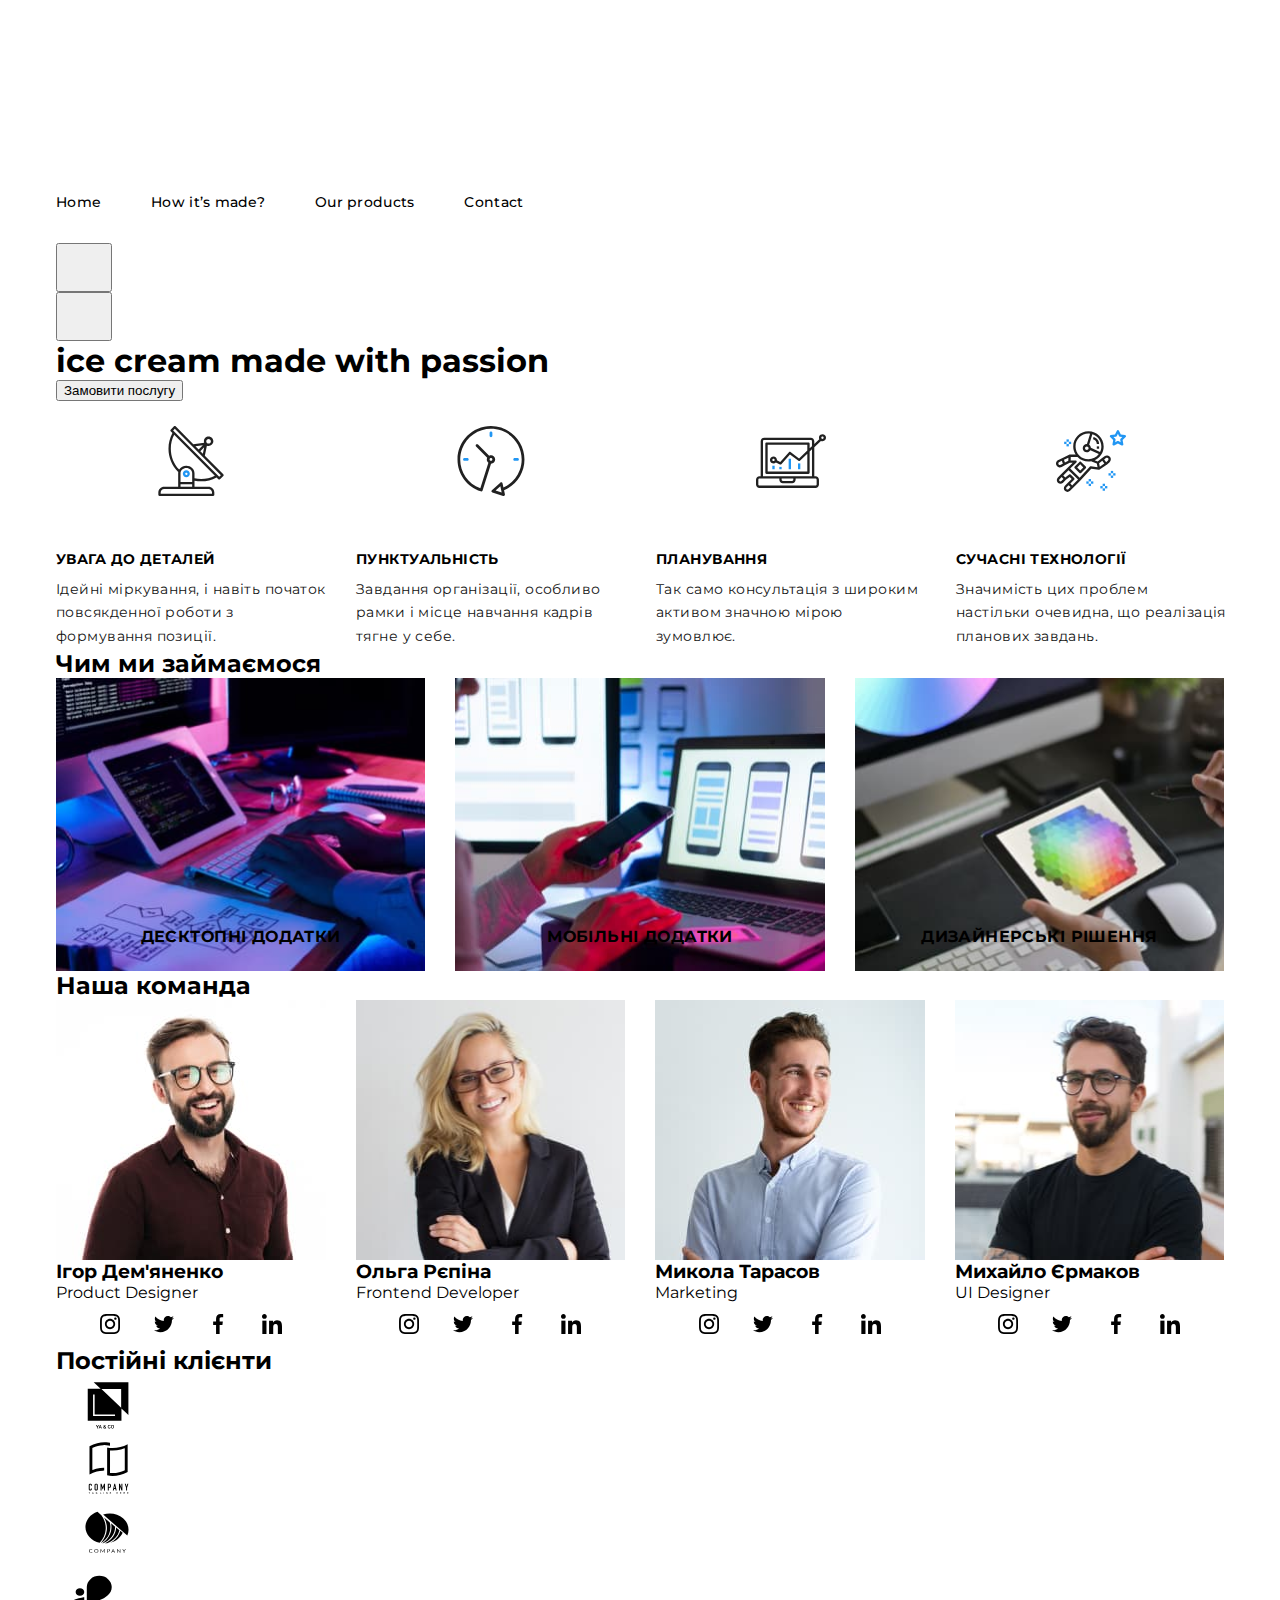
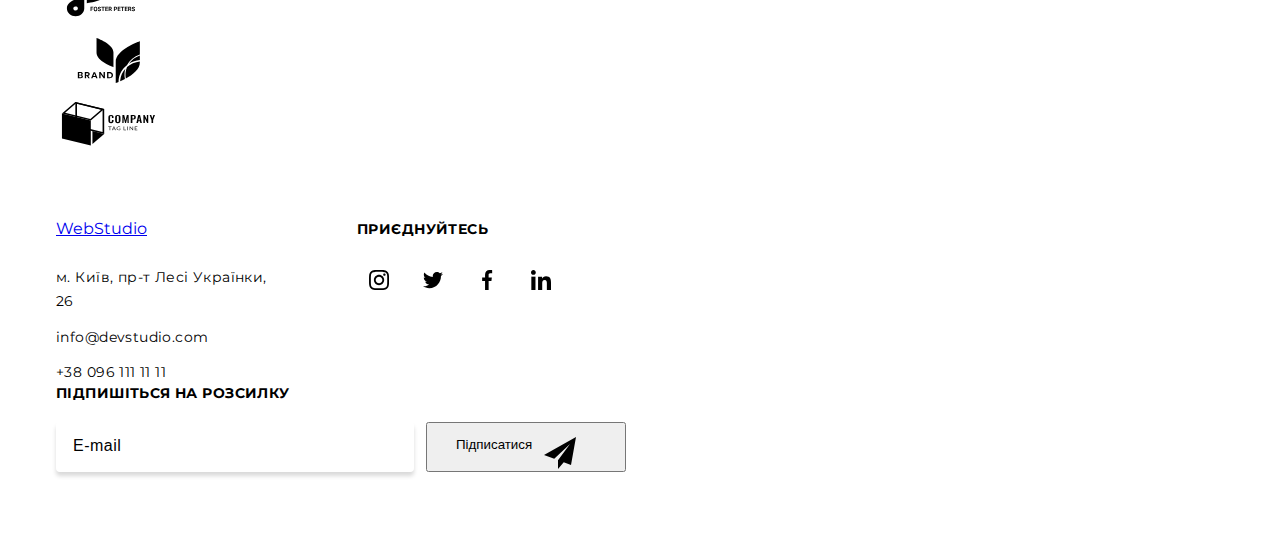
==== commit 4d738b09: "added header styles" ====
--- a/index.html
+++ b/index.html
@@ -1,5 +1,5 @@
 <!DOCTYPE html>
-<html lang="uk">
+<html lang="en">
   <head>
     <meta charset="UTF-8" />
     <meta name="viewport" content="width=device-width, initial-scale=1.0" />
@@ -22,17 +22,16 @@
   <body>
     <!-- Шапка-герой -->
     <header class="page-header">
-      <div class="container page-header__container">
+      <div class="container hero-header__container">
         <a
           class="logo page-header__logo"
           href="./index.html"
-          aria-label="Логотип сайту Ice cream"
-          >
+          aria-label="Logo Ice cream"
+        >
           <svg>
             <use></use>
           </svg>
-          </a
-        >
+        </a>
         <div
           class="page-header__menu mobile-menu js-menu-container"
           id="mobile-menu"
@@ -40,79 +39,20 @@
           <nav class="nav">
             <ul class="nav-list list">
               <li class="nav__item">
-                <a class="nav__link nav__link--current" href="./index.html"
-                  >Студія</a
-                >
+                <a class="nav__link" href="./index.html">Home</a>
               </li>
               <li class="nav__item">
-                <a class="nav__link" href="./portfolio.html">Портфоліо</a>
+                <a class="nav__link" href="#about">How it’s made?</a>
               </li>
               <li class="nav__item">
-                <a class="nav__link" href="#contacts">Контакти</a>
+                <a class="nav__link" href="#products">Our products</a>
+              </li>
+              <li class="nav__item">
+                <a class="nav__link" href="#contact">Contact</a>
               </li>
             </ul>
           </nav>
-          <ul class="contacts list">
-            <li class="contacts__item">
-              <a class="contacts__link link" href="mailto:info@devstudio.com"
-                ><svg class="contacts__icon" width="16" height="12">
-                  <use href="./img/sprite-header-icons.svg#envelope"></use>
-                </svg>
-                <span>info@devstudio.com</span></a
-              >
-            </li>
-            <li class="contacts__item">
-              <a class="contacts__link link" href="tel:+380961111111"
-                ><svg class="contacts__icon" width="10" height="16">
-                  <use
-                    href="./img/sprite-header-icons.svg#smartphone"
-                  ></use></svg
-                ><span>+38 096 111 11 11</span></a
-              >
-            </li>
-          </ul>
-          <ul class="header-social__list list">
-            <li class="header-social__item">
-              <a
-                href="https://www.instagram.com/"
-                class="header-social__link"
-                target="_blank"
-                rel="noreferrer noopener"
-                aria-label="icon Instagram"
-                >Instagram<span class="header-social__separator">|</span></a
-              >
-            </li>
-            <li class="header-social__item">
-              <a
-                href="https://twitter.com/"
-                class="header-social__link"
-                target="_blank"
-                rel="noreferrer noopener"
-                aria-label="icon Twitter"
-                >Twitter<span class="header-social__separator">|</span></a
-              >
-            </li>
-            <li class="header-social__item">
-              <a
-                href="https://uk-ua.facebook.com/"
-                class="header-social__link"
-                target="_blank"
-                rel="noreferrer noopener"
-                aria-label="icon Facebook"
-                >Facebook<span class="header-social__separator">|</span></a
-              >
-            </li>
-            <li class="header-social__item">
-              <a
-                href="https://ua.linkedin.com/"
-                class="header-social__link"
-                target="_blank"
-                rel="noreferrer noopener"
-                aria-label="icon Linkedin"
-                >Linkedin</a
-              >
-            </li>
-          </ul>
+
           <button
             class="page-header__button page-header__button--close js-close-menu"
             type="button"
@@ -144,98 +84,96 @@
         </button>
       </div>
     </header>
-          <!-- Блок-герой -->
-      <section class="hero">
-        <div class="container">
-          <h1 class="tittle">Ефективні рішення для вашого бізнесу</h1>
-          <button class="button" type="button" data-modal-open>
-            Замовити послугу
-          </button>
-          <div class="backdrop js-is-hidden" data-modal>
-            <div class="modal">
-              <form class="form" method="post">
-                <b class="form__title"
-                  >Залиште свої дані, ми вам передзвонимо</b
+    <!-- Блок-герой -->
+    <section class="hero">
+      <div class="container">
+        <h1 class="tittle">ice cream made with passion</h1>
+        <button class="button" type="button" data-modal-open>
+          Замовити послугу
+        </button>
+        <div class="backdrop js-is-hidden" data-modal>
+          <div class="modal">
+            <form class="form" method="post">
+              <b class="form__title">Залиште свої дані, ми вам передзвонимо</b>
+              <div class="form__item">
+                <label class="form__label" for="user-name">Ім'я</label>
+
+                <input
+                  class="form__input"
+                  type="text"
+                  id="user-name"
+                  name="username"
+                  required
+                />
+                <svg class="form__image" width="18" height="18">
+                  <use href="./img/sprite.svg#user"></use>
+                </svg>
+              </div>
+              <div class="form__item">
+                <label class="form__label" for="user-tel">Телефон</label>
+                <input
+                  class="form__input"
+                  type="tel"
+                  id="user-tel"
+                  name="tel"
+                  required
+                />
+                <svg class="form__image" width="18" height="18">
+                  <use href="./img/sprite.svg#phone"></use>
+                </svg>
+              </div>
+              <div class="form__item">
+                <label class="form__label" for="user-email">Пошта</label>
+                <input
+                  class="form__input"
+                  type="email"
+                  id="user-email"
+                  name="mail"
+                />
+                <svg class="form__image" width="18" height="18">
+                  <use href="./img/sprite.svg#email"></use>
+                </svg>
+              </div>
+              <div class="form__item form__text-block">
+                <label class="form__label" for="user-comment">Коментар</label>
+                <textarea
+                  class="form__textarea"
+                  id="user-comment"
+                  rows="10"
+                  name="comment"
+                  placeholder="Введіть текст"
+                ></textarea>
+              </div>
+              <div class="form__policy">
+                <input
+                  class="form__policy-input visually-hidden"
+                  type="checkbox"
+                  id="policy"
+                  name="policy"
+                />
+                <span class="form__checkbox"
+                  ><svg class="form__policy-image" width="16" height="15">
+                    <use href="./img/sprite.svg#check"></use></svg
+                ></span>
+                <label class="form__label form__checkbox-label" for="policy"
+                  >Погоджуюся з розсилкою та приймаю<a
+                    class="form__link"
+                    href="#"
+                    >Умови договору</a
+                  ></label
                 >
-                <div class="form__item">
-                  <label class="form__label" for="user-name">Ім'я</label>
-
-                  <input
-                    class="form__input"
-                    type="text"
-                    id="user-name"
-                    name="username"
-                    required
-                  />
-                  <svg class="form__image" width="18" height="18">
-                    <use href="./img/sprite.svg#user"></use>
-                  </svg>
-                </div>
-                <div class="form__item">
-                  <label class="form__label" for="user-tel">Телефон</label>
-                  <input
-                    class="form__input"
-                    type="tel"
-                    id="user-tel"
-                    name="tel"
-                    required
-                  />
-                  <svg class="form__image" width="18" height="18">
-                    <use href="./img/sprite.svg#phone"></use>
-                  </svg>
-                </div>
-                <div class="form__item">
-                  <label class="form__label" for="user-email">Пошта</label>
-                  <input
-                    class="form__input"
-                    type="email"
-                    id="user-email"
-                    name="mail"
-                  />
-                  <svg class="form__image" width="18" height="18">
-                    <use href="./img/sprite.svg#email"></use>
-                  </svg>
-                </div>
-                <div class="form__item form__text-block">
-                  <label class="form__label" for="user-comment">Коментар</label>
-                  <textarea
-                    class="form__textarea"
-                    id="user-comment"
-                    rows="10"
-                    name="comment"
-                    placeholder="Введіть текст"
-                  ></textarea>
-                </div>
-                <div class="form__policy">
-                  <input
-                    class="form__policy-input visually-hidden"
-                    type="checkbox"
-                    id="policy"
-                    name="policy"
-                  />
-                  <span class="form__checkbox"
-                    ><svg class="form__policy-image" width="16" height="15">
-                      <use href="./img/sprite.svg#check"></use></svg
-                  ></span>
-                  <label class="form__label form__checkbox-label" for="policy"
-                    >Погоджуюся з розсилкою та приймаю<a
-                      class="form__link"
-                      href="#"
-                      >Умови договору</a
-                    ></label
-                  >
-                </div>
-                <button class="form__button" type="submit">Відправити</button>
-              </form>
-              <button class="modal__button" type="button" data-modal-close>
-                <svg class="modal__icon" width="18" height="18">
-                  <use href="./img/sprite.svg#close"></use>
-                </svg>
-              </button>
-            </div>
+              </div>
+              <button class="form__button" type="submit">Відправити</button>
+            </form>
+            <button class="modal__button" type="button" data-modal-close>
+              <svg class="modal__icon" width="18" height="18">
+                <use href="./img/sprite.svg#close"></use>
+              </svg>
+            </button>
           </div>
         </div>
-      </section>
+      </div>
+    </section>
 
     <!--Головний блок-->
 
--- a/css/main.min.css
+++ b/css/main.min.css
@@ -1 +1 @@
-:root{--background-color-main: #84A178;--background-color-products-1: #AEC6A5;--background-color-products-2: #EFD478;--background-color-products-3: #D6936D;--accent-color: #F8D24E;--accent-color-2: #188ce8;--main-text-color: #FCFCFC;--text-color: #131313;--text-color-black: #000000;--text-color-white: #FFFFFF;--second-text-color: #ABABAB;--footer-text-color: #7A7A7A;--footer-link-color: rgba(255, 255, 255, 0.6);--border-color: #ececec;--border-second-color: #eeeeee;--background-color-4: #c4c4c4;--background-color-5: rgba(255, 255, 255, 0.1);--background-modal: rgba(0, 0, 0, 0.2);--modal-button: rgba(0, 0, 0, 0.1);--modal-icon-button: #000000;--gallary-background: rgba(47, 48, 58, 0.8);--team-icons-color: #afb1b8;--portfolio-overlay: rgba(33, 150, 243, 0.9);--card-gap: 30px;--grid-items: 4;--main-font: "Roboto", sans-serif;--second-font: "Raleway", sans-serif}.visually-hidden{position:absolute;width:1px;height:1px;margin:-1px;border:0;padding:0;white-space:nowrap;-webkit-clip-path:inset(100%);clip-path:inset(100%);clip:rect(0 0 0 0);overflow:hidden}*,*::before,*::after{-webkit-box-sizing:border-box;box-sizing:border-box}body{background-color:var(--background-color-main);font-family:var(--main-font)}.img{display:block;max-width:100%;height:auto}.grid{display:-webkit-box;display:-ms-flexbox;display:flex;-ms-flex-wrap:wrap;flex-wrap:wrap;gap:var(--card-gap)}.grid-item{-ms-flex-preferred-size:calc((100% - var(--card-gap)*(var(--grid-items) - 1))/var(--grid-items));flex-basis:calc((100% - var(--card-gap)*(var(--grid-items) - 1))/var(--grid-items))}.container{margin-left:auto;margin-right:auto;padding-left:16px;padding-right:16px}@media screen and (min-width: 480px)and (max-width: 767px){.container{max-width:480px}}@media screen and (min-width: 768px){.container{width:768px}}@media screen and (min-width: 1200px){.container{width:1200px}}h1,h2,h3,h4,h5,h6,p{margin:0;padding:0}.list{list-style:none;margin:0;padding:0}.nav{display:-webkit-box;display:-ms-flexbox;display:flex;-webkit-box-align:center;-ms-flex-align:center;align-items:center}.nav-list{display:none}.page-header__menu.is-open .nav-list{display:block}@media screen and (min-width: 768px){.nav-list{display:-webkit-box;display:-ms-flexbox;display:flex;-webkit-box-align:center;-ms-flex-align:center;align-items:center;list-style:none}}@media screen and (max-width: 320px){.page-header__menu.is-open .nav-list{margin-bottom:180px}}@media screen and (min-width: 321px){.page-header__menu.is-open .nav-list{margin-bottom:306px}}.nav__item{position:relative}.nav__item:not(:last-child){margin-right:50px}.page-header__menu.is-open .nav__item:not(:last-child){margin-right:0;margin-bottom:32px}@media screen and (max-width: 479px){.page-header__menu.is-open .nav__item:not(:last-child){margin-bottom:12px}}.nav__link{display:block;padding-top:32px;padding-bottom:32px;color:var(--main-black-color);font-size:14px;font-weight:500;line-height:1.2;letter-spacing:.28px;text-decoration:none;-webkit-transition:color 250ms cubic-bezier(0.4, 0, 0.2, 1);transition:color 250ms cubic-bezier(0.4, 0, 0.2, 1)}.page-header__menu.is-open .nav__link{padding:0;font-size:40px;letter-spacing:.8px}@media screen and (max-width: 479px){.page-header__menu.is-open .nav__link{font-size:24px}}.page-header__menu.is-open .nav__link:hover,.page-header__menu.is-open .nav__link:focus,.nav__link:hover,.nav__link:focus,.nav__link:active{color:var(--accent-color)}.nav__link--current{color:var(--accent-color)}.nav__link--current::after{content:"";position:absolute;bottom:0;left:0;display:block;width:100%;height:4px;border-radius:2px;background:var(--accent-color)}.page-header__menu.is-open .nav__link--current::after{content:"";display:none}.contacts{display:none}.page-header__menu.is-open .contacts{display:-webkit-box;display:-ms-flexbox;display:flex;-webkit-box-orient:vertical;-webkit-box-direction:normal;-ms-flex-direction:column;flex-direction:column;margin-bottom:64px}@media screen and (max-width: 479px){.page-header__menu.is-open .contacts{margin-bottom:40px}}@media screen and (min-width: 768px){.contacts{display:block;margin-left:auto}}@media screen and (min-width: 768px)and (max-width: 1200px){.contacts{padding-top:16px;padding-bottom:16px}}@media screen and (min-width: 1200px){.contacts{display:-webkit-box;display:-ms-flexbox;display:flex;-webkit-box-pack:center;-ms-flex-pack:center;justify-content:center;-webkit-box-align:center;-ms-flex-align:center;align-items:center}}.page-header__menu.is-open .contacts__item:last-child .contacts__link{margin-bottom:32px;font-size:34px;letter-spacing:.68px;color:var(--accent-color)}@media screen and (max-width: 479px){.page-header__menu.is-open .contacts__item:last-child .contacts__link{margin-bottom:15px;font-size:24px}}.page-header__menu.is-open .contacts__item:first-child .contacts__link{font-size:24px;letter-spacing:.48px}@media screen and (max-width: 479px){.page-header__menu.is-open .contacts__item:first-child .contacts__link{font-size:24px}}.page-header__menu.is-open .contacts__item:not(:last-child):not(:last-child){-webkit-box-ordinal-group:3;-ms-flex-order:2;order:2}@media screen and (min-width: 1200px){.contacts__item:not(:last-child){margin-right:50px}}.contacts__link{display:-webkit-box;display:-ms-flexbox;display:flex;-webkit-box-align:center;-ms-flex-align:center;align-items:center;padding-top:32px;padding-bottom:32px;color:var(--text-color);text-decoration:none;font-size:14px;font-weight:500;line-height:1.2;letter-spacing:.28px;-webkit-transition:color 250ms cubic-bezier(0.4, 0, 0.2, 1);transition:color 250ms cubic-bezier(0.4, 0, 0.2, 1)}.page-header__menu.is-open .contacts__link{padding:0}.contacts__link:hover,.contacts__link:focus{color:var(--accent-color)}@media screen and (min-width: 768px)and (max-width: 1200px){.contacts__link{padding-top:5px;padding-bottom:5px}}.contacts__icon{margin-right:10px;fill:currentColor}.page-header__menu.is-open .contacts__icon{display:none}.backdrop{position:fixed;width:100vw;height:100vh;top:0;left:0;z-index:100;opacity:1;display:-webkit-box;display:-ms-flexbox;display:flex;-webkit-box-pack:center;-ms-flex-pack:center;justify-content:center;-webkit-box-align:center;-ms-flex-align:center;align-items:center;background-color:var(--background-modal);-webkit-transition:opacity 250ms cubic-bezier(0.4, 0, 0.2, 1);transition:opacity 250ms cubic-bezier(0.4, 0, 0.2, 1)}.js-is-hidden{visibility:hidden;opacity:0;pointer-events:none}.modal{position:absolute;top:50%;left:50%;-webkit-transform:translate(-50%, -50%) scale(1);transform:translate(-50%, -50%) scale(1);margin-right:auto;margin-left:auto;border-radius:4px;background:var(--background-color-1);-webkit-box-shadow:0px 2px 1px 0px rgba(0,0,0,.2),0px 1px 1px 0px rgba(0,0,0,.14),0px 1px 3px 0px rgba(0,0,0,.12);box-shadow:0px 2px 1px 0px rgba(0,0,0,.2),0px 1px 1px 0px rgba(0,0,0,.14),0px 1px 3px 0px rgba(0,0,0,.12);-webkit-transition:-webkit-transform 250ms cubic-bezier(0.4, 0, 0.2, 1);transition:-webkit-transform 250ms cubic-bezier(0.4, 0, 0.2, 1);transition:transform 250ms cubic-bezier(0.4, 0, 0.2, 1);transition:transform 250ms cubic-bezier(0.4, 0, 0.2, 1), -webkit-transform 250ms cubic-bezier(0.4, 0, 0.2, 1)}@media screen and (max-width: 376px){.modal{max-width:300px;max-height:460px}}@media screen and (min-width: 377px)and (max-width: 479px){.modal{max-width:373px;max-height:609px}}@media screen and (max-width: 1199px){.modal{width:450px;height:609px}}@media screen and (min-width: 1200px){.modal{width:528px;height:581px}}.backdrop.is-hidden .modal{-webkit-transform:translate(-50%, -50%) scale(0.2);transform:translate(-50%, -50%) scale(0.2)}.modal__button{position:absolute;top:8px;right:8px;display:-webkit-box;display:-ms-flexbox;display:flex;-webkit-box-pack:center;-ms-flex-pack:center;justify-content:center;width:30px;height:30px;-webkit-box-align:center;-ms-flex-align:center;align-items:center;border-radius:50%;cursor:pointer;border:1px solid var(--modal-button);background-color:var(--background-color-1);color:var(--modal-icon-button);-webkit-transition:color 250ms cubic-bezier(0.4, 0, 0.2, 1);transition:color 250ms cubic-bezier(0.4, 0, 0.2, 1)}.modal__button:hover,.modal__button:focus{color:var(--accent-color)}@media screen and (max-width: 379px){.modal__button{top:5px;right:5px;width:25px;height:25px}}.modal__icon{fill:currentColor}.form{padding-top:40px;padding-right:40px;padding-bottom:40px;padding-left:40px}@media screen and (max-width: 379px){.form{padding-top:20px;padding-right:10px;padding-bottom:20px;padding-left:10px}}.form__title{display:block;margin-bottom:12px;color:var(--main-black-color);text-align:center;font-size:20px;font-weight:700;line-height:1.2;letter-spacing:.6px}@media screen and (max-width: 379px){.form__title{font-size:14px}}@media screen and (min-width: 380px)and (max-width: 1199px){.form__title{line-height:1.5}}@media screen and (min-width: 1200px){.form__title{line-height:1.2}}.form__item{position:relative;display:-webkit-box;display:-ms-flexbox;display:flex;-webkit-box-orient:vertical;-webkit-box-direction:normal;-ms-flex-direction:column;flex-direction:column;-webkit-box-align:start;-ms-flex-align:start;align-items:start;margin-bottom:10px}.form__label{color:var(--text-color);font-size:12px;line-height:1.2;letter-spacing:.12px}.form__label:not(:last-child){margin-bottom:4px}.form__image{position:absolute;bottom:11px;left:12px;-webkit-transition:fill 250ms cubic-bezier(0.4, 0, 0.2, 1);transition:fill 250ms cubic-bezier(0.4, 0, 0.2, 1)}.form__input:focus+.form__image{fill:var(--accent-color)}.form__input{width:100%;height:40px;padding-top:11px;padding-right:12px;padding-bottom:11px;padding-left:42px;border-radius:4px;border:1px solid rgba(33,33,33,.2);cursor:pointer;-webkit-transition:border 250ms cubic-bezier(0.4, 0, 0.2, 1);transition:border 250ms cubic-bezier(0.4, 0, 0.2, 1)}.form__input:focus{border:1px solid var(--accent-color);outline:rgba(0,0,0,0)}.form__text-block{margin-bottom:20px}.form__textarea{width:100%;height:120px;padding-top:12px;padding-right:16px;padding-bottom:12px;padding-left:16px;resize:none;cursor:pointer;border-radius:4px;border:1px solid rgba(33,33,33,.2);-webkit-transition:border 250ms cubic-bezier(0.4, 0, 0.2, 1);transition:border 250ms cubic-bezier(0.4, 0, 0.2, 1)}.form__textarea::-webkit-input-placeholder{color:rgba(117,117,117,.5);font-size:12px;line-height:1.2;letter-spacing:.12px}.form__textarea::-moz-placeholder{color:rgba(117,117,117,.5);font-size:12px;line-height:1.2;letter-spacing:.12px}.form__textarea:-ms-input-placeholder{color:rgba(117,117,117,.5);font-size:12px;line-height:1.2;letter-spacing:.12px}.form__textarea::-ms-input-placeholder{color:rgba(117,117,117,.5);font-size:12px;line-height:1.2;letter-spacing:.12px}.form__textarea::placeholder{color:rgba(117,117,117,.5);font-size:12px;line-height:1.2;letter-spacing:.12px}.form__textarea:focus{border:1px solid var(--accent-color);outline:rgba(0,0,0,0)}@media screen and (max-width: 379px){.form__textarea{height:50px}}.form__policy{display:-webkit-box;display:-ms-flexbox;display:flex;-webkit-box-align:center;-ms-flex-align:center;align-items:center;padding-left:12px;margin-bottom:30px}@media screen and (max-width: 379px){.form__policy{margin-bottom:20px}}.form__checkbox{display:-webkit-box;display:-ms-flexbox;display:flex;-webkit-box-pack:center;-ms-flex-pack:center;justify-content:center;-webkit-box-align:center;-ms-flex-align:center;align-items:center;width:16px;height:15px;background-color:var(--accent-color);border:2px solid var(--accent-color);border-radius:4px;-webkit-transition:background-color 250ms cubic-bezier(0.4, 0, 0.2, 1),border 250ms cubic-bezier(0.4, 0, 0.2, 1);transition:background-color 250ms cubic-bezier(0.4, 0, 0.2, 1),border 250ms cubic-bezier(0.4, 0, 0.2, 1)}.form__policy-input:checked~.form__checkbox{border:2px solid var(--main-black-color);background:var(--background-color-1)}.form__policy-input:focus~.form__checkbox{border:2px solid var(--accent-color)}.form__policy-image{fill:var(--background-color-1)}.form__checkbox-label{margin-left:8px;font-size:14px;line-height:1.71;letter-spacing:.42px}@media screen and (max-width: 379px){.form__checkbox-label{font-size:8px}}@media screen and (min-width: 380px)and (max-width: 450px){.form__checkbox-label{font-size:9px}}@media screen and (min-width: 451px)and (max-width: 1199px){.form__checkbox-label{font-size:12px}}.form__link{margin-left:5px;color:var(--accent-color);line-height:1.71;letter-spacing:.42px;text-decoration-line:underline}.form__button{display:block;width:200px;height:50px;margin-right:auto;margin-left:auto;border-color:rgba(0,0,0,0);border-radius:4px;background-color:var(--accent-color);-webkit-box-shadow:0px 4px 4px 0px rgba(0,0,0,.15);box-shadow:0px 4px 4px 0px rgba(0,0,0,.15);cursor:pointer;color:var(--background-color-1);text-align:center;font-size:16px;font-weight:700;line-height:1.87;letter-spacing:.96px;-webkit-transition:background-color 250ms cubic-bezier(0.4, 0, 0.2, 1);transition:background-color 250ms cubic-bezier(0.4, 0, 0.2, 1)}.form__button:hover,.form__button:focus{background-color:var(--accent-color-2)}@media screen and (max-width: 379px){.form__button{width:150px;height:40px;font-size:12px}}.socials-list{display:-webkit-box;display:-ms-flexbox;display:flex;-webkit-box-pack:center;-ms-flex-pack:center;justify-content:center}.socials__item:not(:last-child){margin-right:10px}.socials__link{display:-webkit-box;display:-ms-flexbox;display:flex;-webkit-box-pack:center;-ms-flex-pack:center;justify-content:center;-webkit-box-align:center;-ms-flex-align:center;align-items:center;width:44px;height:44px;border-radius:50%;background-color:var(--background-color-5);-webkit-transition:background-color 250ms cubic-bezier(0.4, 0, 0.2, 1);transition:background-color 250ms cubic-bezier(0.4, 0, 0.2, 1)}.socials__link:hover,.socials__link:focus{background-color:var(--accent-color)}.socials__icon{fill:var(--background-color-1)}.socials__icon--gray{fill:var(--team-icons-color);-webkit-transition:fill 250ms cubic-bezier(0.4, 0, 0.2, 1);transition:fill 250ms cubic-bezier(0.4, 0, 0.2, 1)}.team__link:hover .socials__icon--gray,.team__link:focus .socials__icon--gray{fill:var(--background-color-1)}.page-header{border-bottom:1px solid var(--border-color);position:relative}.page-header__logo{display:block}.page-header__button{display:-webkit-box;display:-ms-flexbox;display:flex;-webkit-box-pack:center;-ms-flex-pack:center;justify-content:center;-webkit-box-align:center;-ms-flex-align:center;align-items:center;margin-left:auto;width:40px;height:40px;margin-left:auto;padding:0;border:none;background-color:rgba(0,0,0,0)}.page-header__button--close{display:none}.page-header__menu.is-open .page-header__button--close{display:block;position:absolute;top:10px;right:15px}@media screen and (min-width: 768px){.page-header__button{display:none}}.page-header__icon{fill:var(--main-black-color);-webkit-transition:fill 250ms cubic-bezier(0.4, 0, 0.2, 1);transition:fill 250ms cubic-bezier(0.4, 0, 0.2, 1)}.page-header__button:hover .page-header__icon,.page-header__button:focus .page-header__icon{fill:var(--accent-color)}.page-header__container{display:-webkit-box;display:-ms-flexbox;display:flex;-webkit-box-align:center;-ms-flex-align:center;align-items:center}@media screen and (min-width: 480px)and (max-width: 767px){.page-header__container{width:480px}}@media screen and (min-width: 768px){.page-header__container{width:768px}}@media screen and (min-width: 1200px){.page-header__container{width:1200px;display:-webkit-box;display:-ms-flexbox;display:flex;-webkit-box-align:center;-ms-flex-align:center;align-items:center}}@media screen and (min-width: 768px){.page-header__menu{display:-webkit-box;display:-ms-flexbox;display:flex;margin-left:93px;width:100%}}.header-social__list{display:none}.page-header__menu.is-open .header-social__list{display:-webkit-box;display:-ms-flexbox;display:flex;-webkit-box-align:center;-ms-flex-align:center;align-items:center}@media screen and (max-width: 350px){.page-header__menu.is-open .header-social__list{-ms-flex-wrap:wrap;flex-wrap:wrap}}.header-social__link{display:-webkit-box;display:-ms-flexbox;display:flex;-webkit-box-align:center;-ms-flex-align:center;align-items:center;color:#2196f3;font-size:18px;font-style:normal;font-weight:500;line-height:1.22;letter-spacing:.36px;text-decoration:none}@media screen and (min-width: 300px){.header-social__link{font-size:10px}}@media screen and (min-width: 321px)and (max-width: 479px){.header-social__link{font-size:12px}}@media screen and (min-width: 480px){.header-social__link{font-size:18px}}.header-social__separator{display:block;font-size:22px;margin-left:10px;margin-right:10px;color:rgba(33,33,33,.2)}.is-open{position:fixed;top:0;left:0;z-index:90;width:100%;height:100%;padding-top:48px;padding-bottom:48px;padding-left:40px;background-color:var(--background-color-1)}@media screen and (max-width: 767px){.is-open{max-width:767px}}.hero{max-width:1600px;margin:0 auto;padding-top:118px;padding-bottom:118px;background-color:var(--background-color-4);background-image:-webkit-gradient(linear, left top, right top, from(rgba(47, 48, 58, 0.4)), to(rgba(47, 48, 58, 0.4))),url(../img/icons/hero/background-hero-mb.jpg);background-image:linear-gradient(to right, rgba(47, 48, 58, 0.4), rgba(47, 48, 58, 0.4)),url(../img/icons/hero/background-hero-mb.jpg);background-position:center;background-repeat:no-repeat;background-size:cover;text-align:center}@media screen and (min-width: 1200px){.hero{padding-top:200px;padding-bottom:200px}}@media(min-device-pixel-ratio: 2),(-webkit-min-device-pixel-ratio: 2),(min-resolution: 192dpi),(min-resolution: 2dppx){.hero{background-image:-webkit-gradient(linear, left top, right top, from(rgba(47, 48, 58, 0.4)), to(rgba(47, 48, 58, 0.4))),url(../img/icons/hero/background-hero-mb@2x.jpg);background-image:linear-gradient(to right, rgba(47, 48, 58, 0.4), rgba(47, 48, 58, 0.4)),url(../img/icons/hero/background-hero-mb@2x.jpg)}}@media screen and (min-width: 768px){.hero{background-image:-webkit-gradient(linear, left top, right top, from(rgba(47, 48, 58, 0.4)), to(rgba(47, 48, 58, 0.4))),url(../img/icons/hero/background-hero-tb.jpg);background-image:linear-gradient(to right, rgba(47, 48, 58, 0.4), rgba(47, 48, 58, 0.4)),url(../img/icons/hero/background-hero-tb.jpg)}}@media screen and (min-width: 768px)and (min-device-pixel-ratio: 2),screen and (min-width: 768px)and (-webkit-min-device-pixel-ratio: 2),screen and (min-width: 768px)and (min-resolution: 192dpi),screen and (min-width: 768px)and (min-resolution: 2dppx){.hero{background-image:-webkit-gradient(linear, left top, right top, from(rgba(47, 48, 58, 0.4)), to(rgba(47, 48, 58, 0.4))),url(../img/icons/hero/background-hero-tb@2x.jpg);background-image:linear-gradient(to right, rgba(47, 48, 58, 0.4), rgba(47, 48, 58, 0.4)),url(../img/icons/hero/background-hero-tb@2x.jpg)}}@media screen and (min-width: 1200px){.hero{background-image:-webkit-gradient(linear, left top, right top, from(rgba(47, 48, 58, 0.4)), to(rgba(47, 48, 58, 0.4))),url(../img/icons/hero/background-hero-dt.jpg);background-image:linear-gradient(to right, rgba(47, 48, 58, 0.4), rgba(47, 48, 58, 0.4)),url(../img/icons/hero/background-hero-dt.jpg)}}@media screen and (min-width: 1200px)and (min-device-pixel-ratio: 2),screen and (min-width: 1200px)and (-webkit-min-device-pixel-ratio: 2),screen and (min-width: 1200px)and (min-resolution: 192dpi),screen and (min-width: 1200px)and (min-resolution: 2dppx){.hero{background-image:-webkit-gradient(linear, left top, right top, from(rgba(47, 48, 58, 0.4)), to(rgba(47, 48, 58, 0.4))),url(../img/icons/hero/background-hero-dt@2x.jpg);background-image:linear-gradient(to right, rgba(47, 48, 58, 0.4), rgba(47, 48, 58, 0.4)),url(../img/icons/hero/background-hero-dt@2x.jpg)}}.tittle{width:360px;margin-right:auto;margin-left:auto;color:var(--background-color-1);margin-bottom:30px;font-size:26px;font-weight:900;line-height:1.61;letter-spacing:1.56px;text-transform:uppercase}@media screen and (max-width: 375px){.tittle{max-width:200px}}@media screen and (min-width: 376px)and (max-width: 480px){.tittle{max-width:360px}}@media screen and (min-width: 1200px){.tittle{width:696px;font-size:44px;line-height:1.36;letter-spacing:2.64px}}.button{display:block;margin-right:auto;margin-left:auto;color:var(--background-color-1);background-color:var(--accent-color);min-width:200px;padding-top:10px;padding-right:24px;padding-bottom:10px;padding-left:24px;border:1px solid rgba(0,0,0,0);border-radius:4px;-webkit-box-shadow:0px 4px 4px 0px rgba(0,0,0,.15);box-shadow:0px 4px 4px 0px rgba(0,0,0,.15);font-size:16px;font-weight:700;line-height:1.9;letter-spacing:.96px;cursor:pointer}@media screen and (min-width: 1200px){.benefits{padding-bottom:0}}@media screen and (min-width: 768px){.benefits__list{display:-webkit-box;display:-ms-flexbox;display:flex;-ms-flex-wrap:wrap;flex-wrap:wrap;margin:-15px}}@media screen and (max-width: 767px){.benefits__item{margin-bottom:30px;max-width:450px}.benefits__item:last-child{margin-bottom:0}}@media screen and (min-width: 768px){.benefits__item{width:354px;margin:15px}}@media screen and (min-width: 1200px){.benefits__item{max-width:270px;margin-right:15px}.benefits__item:last-child{margin-right:0}}.benefits__block{display:-webkit-box;display:-ms-flexbox;display:flex;-webkit-box-pack:center;-ms-flex-pack:center;justify-content:center;-webkit-box-align:center;-ms-flex-align:center;align-items:center;max-width:450px;height:120px;margin-bottom:30px;border-radius:4px;background-color:var(--background-color-2)}@media screen and (min-width: 1200px){.benefits__block{min-width:270px}}.benefits__subtittle{color:var(--main-black-color);font-size:14px;font-weight:700;line-height:1.2;letter-spacing:.42px;text-transform:uppercase;margin-bottom:10px;padding-bottom:0}@media screen and (max-width: 767px){.benefits__subtittle{text-align:center}}.benefits__text{color:var(--text-color);font-size:14px;line-height:1.7;letter-spacing:.42px}.gallery{display:none}@media screen and (min-width: 1200px){.gallery{display:block}}.gallery__list{display:-webkit-box;display:-ms-flexbox;display:flex;-ms-flex-wrap:wrap;flex-wrap:wrap;gap:30px}.gallery__item{position:relative;z-index:1;--grid-items: 3}.gallery__text{position:absolute;bottom:0;left:0;z-index:1;width:100%;min-height:70px;display:-webkit-inline-box;display:-ms-inline-flexbox;display:inline-flex;-webkit-box-pack:center;-ms-flex-pack:center;justify-content:center;-webkit-box-align:center;-ms-flex-align:center;align-items:center;background-color:var(--gallary-background);color:var(--background-color-1);font-weight:700;line-height:1.2;letter-spacing:.42px;text-transform:uppercase;text-align:center}.page-footer{background-color:var(--background-color-3);padding-top:60px;padding-bottom:60px}@media screen and (max-width: 767px){.page-footer{text-align:center}}.page-footer__container{display:block}@media screen and (min-width: 768px){.page-footer__container{display:-webkit-box;display:-ms-flexbox;display:flex;-webkit-box-align:baseline;-ms-flex-align:baseline;align-items:baseline;-ms-flex-wrap:wrap;flex-wrap:wrap}}@media screen and (min-width: 768px)and (max-width: 1199px){.page-footer__container{-ms-flex-pack:distribute;justify-content:space-around}}.page-footer__logo{display:inline-block;margin-bottom:28px;padding:0}@media screen and (max-width: 1199px){.address-container{text-align:center;margin-bottom:60px}}@media screen and (min-width: 1200px){.address-container{margin-right:70px;width:231px}}.address__text{display:inline-block;margin-bottom:12px;color:var(--background-color-1);font-size:14px;font-style:normal;line-height:1.7;letter-spacing:.42px}.address__item:first-child{margin-bottom:12px}.address__link{display:inline-block;color:var(--footer-link-color);font-size:14px;font-style:normal;line-height:1.7;letter-spacing:.42px;text-decoration:none;-webkit-transition:color 250ms cubic-bezier(0.4, 0, 0.2, 1);transition:color 250ms cubic-bezier(0.4, 0, 0.2, 1)}.address__link:hover,.address__link:focus{color:var(--background-color-1)}@media screen and (max-width: 767px){.page-footer__socials{margin-bottom:60px}}@media screen and (min-width: 1200px){.page-footer__socials{margin-right:93px}}@media screen and (max-width: 767px){.page-footer__list{-webkit-box-pack:center;-ms-flex-pack:center;justify-content:center}}.page-footer__text{margin-bottom:20px;color:var(--background-color-1);font-size:14px;font-weight:700;line-height:1.2;letter-spacing:.42px;text-transform:uppercase}@media screen and (max-width: 1199px){.page-footer__text{text-align:center}}@media screen and (min-width: 1200px){.subscription__container{display:-webkit-box;display:-ms-flexbox;display:flex}}.subscription__input{width:358px;height:50px;padding-top:15px;padding-right:16px;padding-bottom:15px;padding-left:16px;margin-right:12px;border-radius:4px;border:1px solid rgba(255,255,255,.3);background:rgba(33,150,243,0);-webkit-box-shadow:0px 4px 4px 0px rgba(0,0,0,.15);box-shadow:0px 4px 4px 0px rgba(0,0,0,.15);color:var(--background-color-1)}.subscription__input::-webkit-input-placeholder{color:var(--footer-link-color);font-size:16px;line-height:1.25;letter-spacing:.48px}.subscription__input::-moz-placeholder{color:var(--footer-link-color);font-size:16px;line-height:1.25;letter-spacing:.48px}.subscription__input:-ms-input-placeholder{color:var(--footer-link-color);font-size:16px;line-height:1.25;letter-spacing:.48px}.subscription__input::-ms-input-placeholder{color:var(--footer-link-color);font-size:16px;line-height:1.25;letter-spacing:.48px}.subscription__input::placeholder{color:var(--footer-link-color);font-size:16px;line-height:1.25;letter-spacing:.48px}@media screen and (max-width: 350px){.subscription__input{max-width:290px}}@media screen and (min-width: 350px)and (max-width: 450px){.subscription__input{max-width:320px}}@media screen and (max-width: 1199px){.subscription__input{margin-right:0;margin-bottom:20px}}.subscription__button{display:-webkit-box;display:-ms-flexbox;display:flex;padding-top:13px;padding-right:28px;padding-bottom:13px;padding-left:28px;width:200px;height:50px}.button__text{margin-right:12px}.button__img{fill:var(--background-color-1)}/*# sourceMappingURL=main.min.css.map */+:root{--background-color-main: #84a178;--background-color-products-1: #aec6a5;--background-color-products-2: #efd478;--background-color-products-3: #d6936d;--accent-color: #f8d24e;--accent-color-2: #188ce8;--main-text-color: #fcfcfc;--text-color: #131313;--text-color-black: #000000;--text-color-white: #ffffff;--second-text-color: #ababab;--footer-text-color: #7a7a7a;--card-gap: 30px;--grid-items: 4;--main-font: "Montserrat", sans-serif;--second-font: "Seymour One", sans-serif;--third-font: "DM Sans", sans-serif}.visually-hidden{position:absolute;width:1px;height:1px;margin:-1px;border:0;padding:0;white-space:nowrap;-webkit-clip-path:inset(100%);clip-path:inset(100%);clip:rect(0 0 0 0);overflow:hidden}*,*::before,*::after{-webkit-box-sizing:border-box;box-sizing:border-box}body{font-family:var(--main-font)}.img{display:block;max-width:100%;height:auto}.grid{display:-webkit-box;display:-ms-flexbox;display:flex;-ms-flex-wrap:wrap;flex-wrap:wrap;gap:var(--card-gap)}.grid-item{-ms-flex-preferred-size:calc((100% - var(--card-gap)*(var(--grid-items) - 1))/var(--grid-items));flex-basis:calc((100% - var(--card-gap)*(var(--grid-items) - 1))/var(--grid-items))}.container{margin-left:auto;margin-right:auto;padding-left:16px;padding-right:16px}@media screen and (min-width: 480px)and (max-width: 767px){.container{max-width:480px}}@media screen and (min-width: 768px){.container{width:768px}}@media screen and (min-width: 1200px){.container{width:1200px}}h1,h2,h3,h4,h5,h6,p{margin:0;padding:0}.list{list-style:none;margin:0;padding:0}.nav{display:-webkit-box;display:-ms-flexbox;display:flex;-webkit-box-align:center;-ms-flex-align:center;align-items:center}.nav-list{display:none}.page-header__menu.is-open .nav-list{display:block}@media screen and (min-width: 768px){.nav-list{display:-webkit-box;display:-ms-flexbox;display:flex;-webkit-box-align:center;-ms-flex-align:center;align-items:center;list-style:none}}@media screen and (max-width: 320px){.page-header__menu.is-open .nav-list{margin-bottom:180px}}@media screen and (min-width: 321px){.page-header__menu.is-open .nav-list{margin-bottom:306px}}.nav__item{position:relative}.nav__item:not(:last-child){margin-right:50px}.page-header__menu.is-open .nav__item:not(:last-child){margin-right:0;margin-bottom:32px}@media screen and (max-width: 479px){.page-header__menu.is-open .nav__item:not(:last-child){margin-bottom:12px}}.nav__link{display:block;padding-top:32px;padding-bottom:32px;color:var(--main-black-color);font-size:14px;font-weight:500;line-height:1.2;letter-spacing:.28px;text-decoration:none;-webkit-transition:color 250ms cubic-bezier(0.4, 0, 0.2, 1);transition:color 250ms cubic-bezier(0.4, 0, 0.2, 1)}.page-header__menu.is-open .nav__link{padding:0;font-size:40px;letter-spacing:.8px}@media screen and (max-width: 479px){.page-header__menu.is-open .nav__link{font-size:24px}}.page-header__menu.is-open .nav__link:hover,.page-header__menu.is-open .nav__link:focus,.nav__link:hover,.nav__link:focus,.nav__link:active{color:var(--accent-color)}.nav__link--current{color:var(--accent-color)}.nav__link--current::after{content:"";position:absolute;bottom:0;left:0;display:block;width:100%;height:4px;border-radius:2px;background:var(--accent-color)}.page-header__menu.is-open .nav__link--current::after{content:"";display:none}.contacts{display:none}.page-header__menu.is-open .contacts{display:-webkit-box;display:-ms-flexbox;display:flex;-webkit-box-orient:vertical;-webkit-box-direction:normal;-ms-flex-direction:column;flex-direction:column;margin-bottom:64px}@media screen and (max-width: 479px){.page-header__menu.is-open .contacts{margin-bottom:40px}}@media screen and (min-width: 768px){.contacts{display:block;margin-left:auto}}@media screen and (min-width: 768px)and (max-width: 1200px){.contacts{padding-top:16px;padding-bottom:16px}}@media screen and (min-width: 1200px){.contacts{display:-webkit-box;display:-ms-flexbox;display:flex;-webkit-box-pack:center;-ms-flex-pack:center;justify-content:center;-webkit-box-align:center;-ms-flex-align:center;align-items:center}}.page-header__menu.is-open .contacts__item:last-child .contacts__link{margin-bottom:32px;font-size:34px;letter-spacing:.68px;color:var(--accent-color)}@media screen and (max-width: 479px){.page-header__menu.is-open .contacts__item:last-child .contacts__link{margin-bottom:15px;font-size:24px}}.page-header__menu.is-open .contacts__item:first-child .contacts__link{font-size:24px;letter-spacing:.48px}@media screen and (max-width: 479px){.page-header__menu.is-open .contacts__item:first-child .contacts__link{font-size:24px}}.page-header__menu.is-open .contacts__item:not(:last-child):not(:last-child){-webkit-box-ordinal-group:3;-ms-flex-order:2;order:2}@media screen and (min-width: 1200px){.contacts__item:not(:last-child){margin-right:50px}}.contacts__link{display:-webkit-box;display:-ms-flexbox;display:flex;-webkit-box-align:center;-ms-flex-align:center;align-items:center;padding-top:32px;padding-bottom:32px;color:var(--text-color);text-decoration:none;font-size:14px;font-weight:500;line-height:1.2;letter-spacing:.28px;-webkit-transition:color 250ms cubic-bezier(0.4, 0, 0.2, 1);transition:color 250ms cubic-bezier(0.4, 0, 0.2, 1)}.page-header__menu.is-open .contacts__link{padding:0}.contacts__link:hover,.contacts__link:focus{color:var(--accent-color)}@media screen and (min-width: 768px)and (max-width: 1200px){.contacts__link{padding-top:5px;padding-bottom:5px}}.contacts__icon{margin-right:10px;fill:currentColor}.page-header__menu.is-open .contacts__icon{display:none}.backdrop{position:fixed;width:100vw;height:100vh;top:0;left:0;z-index:100;opacity:1;display:-webkit-box;display:-ms-flexbox;display:flex;-webkit-box-pack:center;-ms-flex-pack:center;justify-content:center;-webkit-box-align:center;-ms-flex-align:center;align-items:center;background-color:var(--background-modal);-webkit-transition:opacity 250ms cubic-bezier(0.4, 0, 0.2, 1);transition:opacity 250ms cubic-bezier(0.4, 0, 0.2, 1)}.js-is-hidden{visibility:hidden;opacity:0;pointer-events:none}.modal{position:absolute;top:50%;left:50%;-webkit-transform:translate(-50%, -50%) scale(1);transform:translate(-50%, -50%) scale(1);margin-right:auto;margin-left:auto;border-radius:4px;background:var(--background-color-1);-webkit-box-shadow:0px 2px 1px 0px rgba(0,0,0,.2),0px 1px 1px 0px rgba(0,0,0,.14),0px 1px 3px 0px rgba(0,0,0,.12);box-shadow:0px 2px 1px 0px rgba(0,0,0,.2),0px 1px 1px 0px rgba(0,0,0,.14),0px 1px 3px 0px rgba(0,0,0,.12);-webkit-transition:-webkit-transform 250ms cubic-bezier(0.4, 0, 0.2, 1);transition:-webkit-transform 250ms cubic-bezier(0.4, 0, 0.2, 1);transition:transform 250ms cubic-bezier(0.4, 0, 0.2, 1);transition:transform 250ms cubic-bezier(0.4, 0, 0.2, 1), -webkit-transform 250ms cubic-bezier(0.4, 0, 0.2, 1)}@media screen and (max-width: 376px){.modal{max-width:300px;max-height:460px}}@media screen and (min-width: 377px)and (max-width: 479px){.modal{max-width:373px;max-height:609px}}@media screen and (max-width: 1199px){.modal{width:450px;height:609px}}@media screen and (min-width: 1200px){.modal{width:528px;height:581px}}.backdrop.is-hidden .modal{-webkit-transform:translate(-50%, -50%) scale(0.2);transform:translate(-50%, -50%) scale(0.2)}.modal__button{position:absolute;top:8px;right:8px;display:-webkit-box;display:-ms-flexbox;display:flex;-webkit-box-pack:center;-ms-flex-pack:center;justify-content:center;width:30px;height:30px;-webkit-box-align:center;-ms-flex-align:center;align-items:center;border-radius:50%;cursor:pointer;border:1px solid var(--modal-button);background-color:var(--background-color-1);color:var(--modal-icon-button);-webkit-transition:color 250ms cubic-bezier(0.4, 0, 0.2, 1);transition:color 250ms cubic-bezier(0.4, 0, 0.2, 1)}.modal__button:hover,.modal__button:focus{color:var(--accent-color)}@media screen and (max-width: 379px){.modal__button{top:5px;right:5px;width:25px;height:25px}}.modal__icon{fill:currentColor}.form{padding-top:40px;padding-right:40px;padding-bottom:40px;padding-left:40px}@media screen and (max-width: 379px){.form{padding-top:20px;padding-right:10px;padding-bottom:20px;padding-left:10px}}.form__title{display:block;margin-bottom:12px;color:var(--main-black-color);text-align:center;font-size:20px;font-weight:700;line-height:1.2;letter-spacing:.6px}@media screen and (max-width: 379px){.form__title{font-size:14px}}@media screen and (min-width: 380px)and (max-width: 1199px){.form__title{line-height:1.5}}@media screen and (min-width: 1200px){.form__title{line-height:1.2}}.form__item{position:relative;display:-webkit-box;display:-ms-flexbox;display:flex;-webkit-box-orient:vertical;-webkit-box-direction:normal;-ms-flex-direction:column;flex-direction:column;-webkit-box-align:start;-ms-flex-align:start;align-items:start;margin-bottom:10px}.form__label{color:var(--text-color);font-size:12px;line-height:1.2;letter-spacing:.12px}.form__label:not(:last-child){margin-bottom:4px}.form__image{position:absolute;bottom:11px;left:12px;-webkit-transition:fill 250ms cubic-bezier(0.4, 0, 0.2, 1);transition:fill 250ms cubic-bezier(0.4, 0, 0.2, 1)}.form__input:focus+.form__image{fill:var(--accent-color)}.form__input{width:100%;height:40px;padding-top:11px;padding-right:12px;padding-bottom:11px;padding-left:42px;border-radius:4px;border:1px solid rgba(33,33,33,.2);cursor:pointer;-webkit-transition:border 250ms cubic-bezier(0.4, 0, 0.2, 1);transition:border 250ms cubic-bezier(0.4, 0, 0.2, 1)}.form__input:focus{border:1px solid var(--accent-color);outline:rgba(0,0,0,0)}.form__text-block{margin-bottom:20px}.form__textarea{width:100%;height:120px;padding-top:12px;padding-right:16px;padding-bottom:12px;padding-left:16px;resize:none;cursor:pointer;border-radius:4px;border:1px solid rgba(33,33,33,.2);-webkit-transition:border 250ms cubic-bezier(0.4, 0, 0.2, 1);transition:border 250ms cubic-bezier(0.4, 0, 0.2, 1)}.form__textarea::-webkit-input-placeholder{color:rgba(117,117,117,.5);font-size:12px;line-height:1.2;letter-spacing:.12px}.form__textarea::-moz-placeholder{color:rgba(117,117,117,.5);font-size:12px;line-height:1.2;letter-spacing:.12px}.form__textarea:-ms-input-placeholder{color:rgba(117,117,117,.5);font-size:12px;line-height:1.2;letter-spacing:.12px}.form__textarea::-ms-input-placeholder{color:rgba(117,117,117,.5);font-size:12px;line-height:1.2;letter-spacing:.12px}.form__textarea::placeholder{color:rgba(117,117,117,.5);font-size:12px;line-height:1.2;letter-spacing:.12px}.form__textarea:focus{border:1px solid var(--accent-color);outline:rgba(0,0,0,0)}@media screen and (max-width: 379px){.form__textarea{height:50px}}.form__policy{display:-webkit-box;display:-ms-flexbox;display:flex;-webkit-box-align:center;-ms-flex-align:center;align-items:center;padding-left:12px;margin-bottom:30px}@media screen and (max-width: 379px){.form__policy{margin-bottom:20px}}.form__checkbox{display:-webkit-box;display:-ms-flexbox;display:flex;-webkit-box-pack:center;-ms-flex-pack:center;justify-content:center;-webkit-box-align:center;-ms-flex-align:center;align-items:center;width:16px;height:15px;background-color:var(--accent-color);border:2px solid var(--accent-color);border-radius:4px;-webkit-transition:background-color 250ms cubic-bezier(0.4, 0, 0.2, 1),border 250ms cubic-bezier(0.4, 0, 0.2, 1);transition:background-color 250ms cubic-bezier(0.4, 0, 0.2, 1),border 250ms cubic-bezier(0.4, 0, 0.2, 1)}.form__policy-input:checked~.form__checkbox{border:2px solid var(--main-black-color);background:var(--background-color-1)}.form__policy-input:focus~.form__checkbox{border:2px solid var(--accent-color)}.form__policy-image{fill:var(--background-color-1)}.form__checkbox-label{margin-left:8px;font-size:14px;line-height:1.71;letter-spacing:.42px}@media screen and (max-width: 379px){.form__checkbox-label{font-size:8px}}@media screen and (min-width: 380px)and (max-width: 450px){.form__checkbox-label{font-size:9px}}@media screen and (min-width: 451px)and (max-width: 1199px){.form__checkbox-label{font-size:12px}}.form__link{margin-left:5px;color:var(--accent-color);line-height:1.71;letter-spacing:.42px;text-decoration-line:underline}.form__button{display:block;width:200px;height:50px;margin-right:auto;margin-left:auto;border-color:rgba(0,0,0,0);border-radius:4px;background-color:var(--accent-color);-webkit-box-shadow:0px 4px 4px 0px rgba(0,0,0,.15);box-shadow:0px 4px 4px 0px rgba(0,0,0,.15);cursor:pointer;color:var(--background-color-1);text-align:center;font-size:16px;font-weight:700;line-height:1.87;letter-spacing:.96px;-webkit-transition:background-color 250ms cubic-bezier(0.4, 0, 0.2, 1);transition:background-color 250ms cubic-bezier(0.4, 0, 0.2, 1)}.form__button:hover,.form__button:focus{background-color:var(--accent-color-2)}@media screen and (max-width: 379px){.form__button{width:150px;height:40px;font-size:12px}}.socials-list{display:-webkit-box;display:-ms-flexbox;display:flex;-webkit-box-pack:center;-ms-flex-pack:center;justify-content:center}.socials__item:not(:last-child){margin-right:10px}.socials__link{display:-webkit-box;display:-ms-flexbox;display:flex;-webkit-box-pack:center;-ms-flex-pack:center;justify-content:center;-webkit-box-align:center;-ms-flex-align:center;align-items:center;width:44px;height:44px;border-radius:50%;background-color:var(--background-color-5);-webkit-transition:background-color 250ms cubic-bezier(0.4, 0, 0.2, 1);transition:background-color 250ms cubic-bezier(0.4, 0, 0.2, 1)}.socials__link:hover,.socials__link:focus{background-color:var(--accent-color)}.socials__icon{fill:var(--background-color-1)}.socials__icon--gray{fill:var(--team-icons-color);-webkit-transition:fill 250ms cubic-bezier(0.4, 0, 0.2, 1);transition:fill 250ms cubic-bezier(0.4, 0, 0.2, 1)}.team__link:hover .socials__icon--gray,.team__link:focus .socials__icon--gray{fill:var(--background-color-1)}@media screen and (min-width: 1200px){.benefits{padding-bottom:0}}@media screen and (min-width: 768px){.benefits__list{display:-webkit-box;display:-ms-flexbox;display:flex;-ms-flex-wrap:wrap;flex-wrap:wrap;margin:-15px}}@media screen and (max-width: 767px){.benefits__item{margin-bottom:30px;max-width:450px}.benefits__item:last-child{margin-bottom:0}}@media screen and (min-width: 768px){.benefits__item{width:354px;margin:15px}}@media screen and (min-width: 1200px){.benefits__item{max-width:270px;margin-right:15px}.benefits__item:last-child{margin-right:0}}.benefits__block{display:-webkit-box;display:-ms-flexbox;display:flex;-webkit-box-pack:center;-ms-flex-pack:center;justify-content:center;-webkit-box-align:center;-ms-flex-align:center;align-items:center;max-width:450px;height:120px;margin-bottom:30px;border-radius:4px;background-color:var(--background-color-2)}@media screen and (min-width: 1200px){.benefits__block{min-width:270px}}.benefits__subtittle{color:var(--main-black-color);font-size:14px;font-weight:700;line-height:1.2;letter-spacing:.42px;text-transform:uppercase;margin-bottom:10px;padding-bottom:0}@media screen and (max-width: 767px){.benefits__subtittle{text-align:center}}.benefits__text{color:var(--text-color);font-size:14px;line-height:1.7;letter-spacing:.42px}.gallery{display:none}@media screen and (min-width: 1200px){.gallery{display:block}}.gallery__list{display:-webkit-box;display:-ms-flexbox;display:flex;-ms-flex-wrap:wrap;flex-wrap:wrap;gap:30px}.gallery__item{position:relative;z-index:1;--grid-items: 3}.gallery__text{position:absolute;bottom:0;left:0;z-index:1;width:100%;min-height:70px;display:-webkit-inline-box;display:-ms-inline-flexbox;display:inline-flex;-webkit-box-pack:center;-ms-flex-pack:center;justify-content:center;-webkit-box-align:center;-ms-flex-align:center;align-items:center;background-color:var(--gallary-background);color:var(--background-color-1);font-weight:700;line-height:1.2;letter-spacing:.42px;text-transform:uppercase;text-align:center}.page-footer{background-color:var(--background-color-3);padding-top:60px;padding-bottom:60px}@media screen and (max-width: 767px){.page-footer{text-align:center}}.page-footer__container{display:block}@media screen and (min-width: 768px){.page-footer__container{display:-webkit-box;display:-ms-flexbox;display:flex;-webkit-box-align:baseline;-ms-flex-align:baseline;align-items:baseline;-ms-flex-wrap:wrap;flex-wrap:wrap}}@media screen and (min-width: 768px)and (max-width: 1199px){.page-footer__container{-ms-flex-pack:distribute;justify-content:space-around}}.page-footer__logo{display:inline-block;margin-bottom:28px;padding:0}@media screen and (max-width: 1199px){.address-container{text-align:center;margin-bottom:60px}}@media screen and (min-width: 1200px){.address-container{margin-right:70px;width:231px}}.address__text{display:inline-block;margin-bottom:12px;color:var(--background-color-1);font-size:14px;font-style:normal;line-height:1.7;letter-spacing:.42px}.address__item:first-child{margin-bottom:12px}.address__link{display:inline-block;color:var(--footer-link-color);font-size:14px;font-style:normal;line-height:1.7;letter-spacing:.42px;text-decoration:none;-webkit-transition:color 250ms cubic-bezier(0.4, 0, 0.2, 1);transition:color 250ms cubic-bezier(0.4, 0, 0.2, 1)}.address__link:hover,.address__link:focus{color:var(--background-color-1)}@media screen and (max-width: 767px){.page-footer__socials{margin-bottom:60px}}@media screen and (min-width: 1200px){.page-footer__socials{margin-right:93px}}@media screen and (max-width: 767px){.page-footer__list{-webkit-box-pack:center;-ms-flex-pack:center;justify-content:center}}.page-footer__text{margin-bottom:20px;color:var(--background-color-1);font-size:14px;font-weight:700;line-height:1.2;letter-spacing:.42px;text-transform:uppercase}@media screen and (max-width: 1199px){.page-footer__text{text-align:center}}@media screen and (min-width: 1200px){.subscription__container{display:-webkit-box;display:-ms-flexbox;display:flex}}.subscription__input{width:358px;height:50px;padding-top:15px;padding-right:16px;padding-bottom:15px;padding-left:16px;margin-right:12px;border-radius:4px;border:1px solid rgba(255,255,255,.3);background:rgba(33,150,243,0);-webkit-box-shadow:0px 4px 4px 0px rgba(0,0,0,.15);box-shadow:0px 4px 4px 0px rgba(0,0,0,.15);color:var(--background-color-1)}.subscription__input::-webkit-input-placeholder{color:var(--footer-link-color);font-size:16px;line-height:1.25;letter-spacing:.48px}.subscription__input::-moz-placeholder{color:var(--footer-link-color);font-size:16px;line-height:1.25;letter-spacing:.48px}.subscription__input:-ms-input-placeholder{color:var(--footer-link-color);font-size:16px;line-height:1.25;letter-spacing:.48px}.subscription__input::-ms-input-placeholder{color:var(--footer-link-color);font-size:16px;line-height:1.25;letter-spacing:.48px}.subscription__input::placeholder{color:var(--footer-link-color);font-size:16px;line-height:1.25;letter-spacing:.48px}@media screen and (max-width: 350px){.subscription__input{max-width:290px}}@media screen and (min-width: 350px)and (max-width: 450px){.subscription__input{max-width:320px}}@media screen and (max-width: 1199px){.subscription__input{margin-right:0;margin-bottom:20px}}.subscription__button{display:-webkit-box;display:-ms-flexbox;display:flex;padding-top:13px;padding-right:28px;padding-bottom:13px;padding-left:28px;width:200px;height:50px}.button__text{margin-right:12px}.button__img{fill:var(--background-color-1)}/*# sourceMappingURL=main.min.css.map */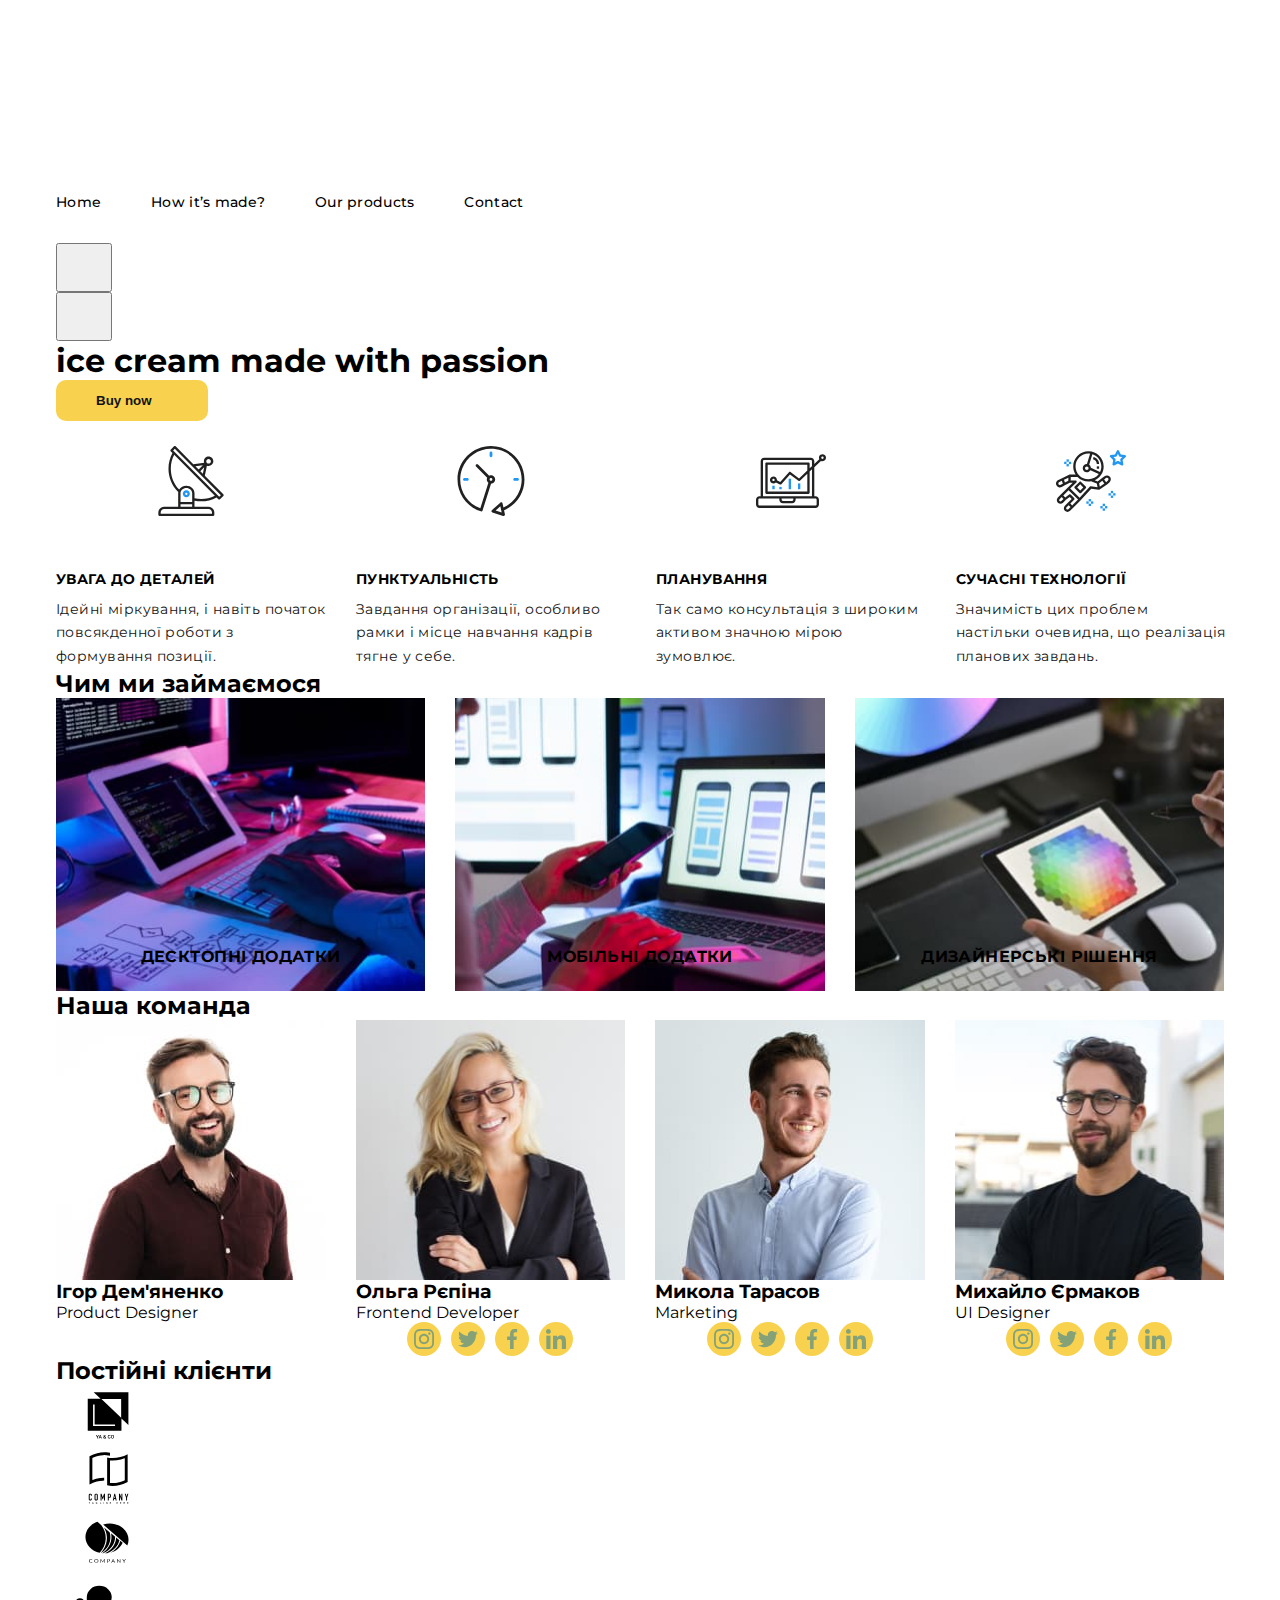
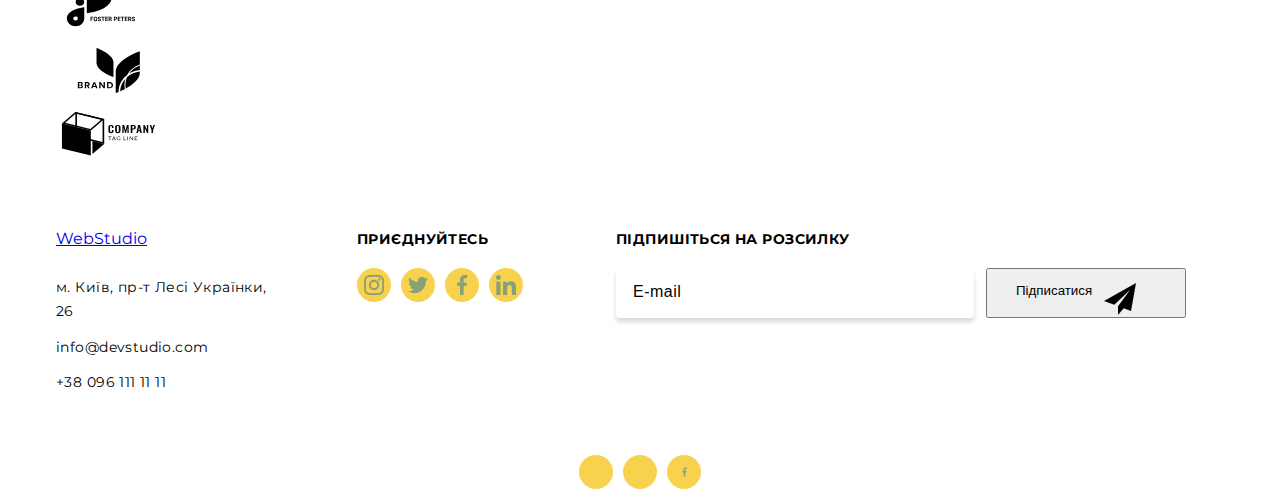
==== commit b99c6822: "added button-styles and icon-styles" ====
--- a/index.html
+++ b/index.html
@@ -88,8 +88,11 @@
     <section class="hero">
       <div class="container">
         <h1 class="tittle">ice cream made with passion</h1>
-        <button class="button" type="button" data-modal-open>
-          Замовити послугу
+        <button class="button btn" type="button" data-modal-open>
+          <span class="butoon__label">Buy now</span>
+          <svg class="button__icon" width="12" height="12">
+                    <use href="./img/sprite.svg#arrow"></use></svg
+                >
         </button>
         <div class="backdrop js-is-hidden" data-modal>
           <div class="modal">
@@ -351,71 +354,7 @@
               <div class="team__conteiner">
                 <h3 class="team__subtittle">Ігор Дем'яненко</h3>
                 <p class="team__text">Product Designer</p>
-                <ul class="socials-list list">
-                  <li class="socials__item">
-                    <a
-                      class="socials__link team__link"
-                      href="https://www.instagram.com/"
-                      target="_blank"
-                      rel="noreferrer noopener"
-                      aria-label="icon Instagram"
-                    >
-                      <svg
-                        class="socials__icon socials__icon--gray"
-                        width="20"
-                        height="20"
-                      >
-                        <use href="./img/sprite.svg#instagram"></use>
-                      </svg>
-                    </a>
-                  </li>
-                  <li class="socials__item">
-                    <a
-                      class="socials__link team__link"
-                      href="https://twitter.com/"
-                      target="_blank"
-                      rel="noreferrer noopener"
-                      aria-label="icon Twitter"
-                    >
-                      <svg
-                        class="socials__icon socials__icon--gray"
-                        width="20"
-                        height="20"
-                      >
-                        <use href="./img/sprite.svg#twitter"></use></svg
-                    ></a>
-                  </li>
-                  <li class="socials__item">
-                    <a
-                      class="socials__link team__link"
-                      href="https://uk-ua.facebook.com/"
-                      target="_blank"
-                      rel="noreferrer noopener"
-                      aria-label="icon Facebook"
-                      ><svg
-                        class="socials__icon socials__icon--gray"
-                        width="20"
-                        height="20"
-                      >
-                        <use href="./img/sprite.svg#facebook"></use></svg
-                    ></a>
-                  </li>
-                  <li class="socials__item">
-                    <a
-                      class="socials__link team__link"
-                      href="https://ua.linkedin.com/"
-                      target="_blank"
-                      rel="noreferrer noopener"
-                      aria-label="icon Linkedin"
-                      ><svg
-                        class="socials__icon socials__icon--gray"
-                        width="20"
-                        height="20"
-                      >
-                        <use href="./img/sprite.svg#linkedin"></use></svg
-                    ></a>
-                  </li>
-                </ul>
+
               </div>
             </li>
             <li class="team__item grid-item">
@@ -899,6 +838,58 @@
         </div>
       </div>
     </footer>
+
+                    <ul class="socials-list list">
+                  <li class="socials__item">
+                    <a
+                      class="socials__link team__link"
+                      href="https://github.com/"
+                      target="_blank"
+                      rel="noreferrer noopener"
+                      aria-label="icon GitHub"
+                    >
+                      <svg
+                        class="socials__icon socials__icon--gray"
+                        width="20"
+                        height="20"
+                      >
+                        <use href="./img/sprite.svg#github"></use></svg
+                    ></a>
+                  </li>
+                  <li class="socials__item">
+                    <a
+                      class="socials__link"
+                      href="https://web.telegram.org/a/"
+                      target="_blank"
+                      rel="noreferrer noopener"
+                      aria-label="icon Telegram"
+                    >
+                      <svg
+                        class="socials__icon socials__icon--gray"
+                        width="20"
+                        height="15"
+                      >
+                        <use href="./img/sprite.svg#telegram"></use>
+                      </svg>
+                    </a>
+                  </li>
+                  <li class="socials__item">
+                    <a
+                      class="socials__link team__link"
+                      href="https://uk-ua.facebook.com/"
+                      target="_blank"
+                      rel="noreferrer noopener"
+                      aria-label="icon Facebook"
+                      ><svg
+                        class="socials__icon socials__icon--gray"
+                        width="9"
+                        height="20"
+                      >
+                        <use href="./img/sprite.svg#facebook"></use></svg
+                    ></a>
+                  </li>
+                </ul>
+
     <script src="./js/modal.js"></script>
     <script src="./js/mobile-menu.js"></script>
   </body>
--- a/css/main.min.css
+++ b/css/main.min.css
@@ -1 +1 @@
-:root{--background-color-main: #84a178;--background-color-products-1: #aec6a5;--background-color-products-2: #efd478;--background-color-products-3: #d6936d;--accent-color: #f8d24e;--accent-color-2: #188ce8;--main-text-color: #fcfcfc;--text-color: #131313;--text-color-black: #000000;--text-color-white: #ffffff;--second-text-color: #ababab;--footer-text-color: #7a7a7a;--card-gap: 30px;--grid-items: 4;--main-font: "Montserrat", sans-serif;--second-font: "Seymour One", sans-serif;--third-font: "DM Sans", sans-serif}.visually-hidden{position:absolute;width:1px;height:1px;margin:-1px;border:0;padding:0;white-space:nowrap;-webkit-clip-path:inset(100%);clip-path:inset(100%);clip:rect(0 0 0 0);overflow:hidden}*,*::before,*::after{-webkit-box-sizing:border-box;box-sizing:border-box}body{font-family:var(--main-font)}.img{display:block;max-width:100%;height:auto}.grid{display:-webkit-box;display:-ms-flexbox;display:flex;-ms-flex-wrap:wrap;flex-wrap:wrap;gap:var(--card-gap)}.grid-item{-ms-flex-preferred-size:calc((100% - var(--card-gap)*(var(--grid-items) - 1))/var(--grid-items));flex-basis:calc((100% - var(--card-gap)*(var(--grid-items) - 1))/var(--grid-items))}.container{margin-left:auto;margin-right:auto;padding-left:16px;padding-right:16px}@media screen and (min-width: 480px)and (max-width: 767px){.container{max-width:480px}}@media screen and (min-width: 768px){.container{width:768px}}@media screen and (min-width: 1200px){.container{width:1200px}}h1,h2,h3,h4,h5,h6,p{margin:0;padding:0}.list{list-style:none;margin:0;padding:0}.nav{display:-webkit-box;display:-ms-flexbox;display:flex;-webkit-box-align:center;-ms-flex-align:center;align-items:center}.nav-list{display:none}.page-header__menu.is-open .nav-list{display:block}@media screen and (min-width: 768px){.nav-list{display:-webkit-box;display:-ms-flexbox;display:flex;-webkit-box-align:center;-ms-flex-align:center;align-items:center;list-style:none}}@media screen and (max-width: 320px){.page-header__menu.is-open .nav-list{margin-bottom:180px}}@media screen and (min-width: 321px){.page-header__menu.is-open .nav-list{margin-bottom:306px}}.nav__item{position:relative}.nav__item:not(:last-child){margin-right:50px}.page-header__menu.is-open .nav__item:not(:last-child){margin-right:0;margin-bottom:32px}@media screen and (max-width: 479px){.page-header__menu.is-open .nav__item:not(:last-child){margin-bottom:12px}}.nav__link{display:block;padding-top:32px;padding-bottom:32px;color:var(--main-black-color);font-size:14px;font-weight:500;line-height:1.2;letter-spacing:.28px;text-decoration:none;-webkit-transition:color 250ms cubic-bezier(0.4, 0, 0.2, 1);transition:color 250ms cubic-bezier(0.4, 0, 0.2, 1)}.page-header__menu.is-open .nav__link{padding:0;font-size:40px;letter-spacing:.8px}@media screen and (max-width: 479px){.page-header__menu.is-open .nav__link{font-size:24px}}.page-header__menu.is-open .nav__link:hover,.page-header__menu.is-open .nav__link:focus,.nav__link:hover,.nav__link:focus,.nav__link:active{color:var(--accent-color)}.nav__link--current{color:var(--accent-color)}.nav__link--current::after{content:"";position:absolute;bottom:0;left:0;display:block;width:100%;height:4px;border-radius:2px;background:var(--accent-color)}.page-header__menu.is-open .nav__link--current::after{content:"";display:none}.contacts{display:none}.page-header__menu.is-open .contacts{display:-webkit-box;display:-ms-flexbox;display:flex;-webkit-box-orient:vertical;-webkit-box-direction:normal;-ms-flex-direction:column;flex-direction:column;margin-bottom:64px}@media screen and (max-width: 479px){.page-header__menu.is-open .contacts{margin-bottom:40px}}@media screen and (min-width: 768px){.contacts{display:block;margin-left:auto}}@media screen and (min-width: 768px)and (max-width: 1200px){.contacts{padding-top:16px;padding-bottom:16px}}@media screen and (min-width: 1200px){.contacts{display:-webkit-box;display:-ms-flexbox;display:flex;-webkit-box-pack:center;-ms-flex-pack:center;justify-content:center;-webkit-box-align:center;-ms-flex-align:center;align-items:center}}.page-header__menu.is-open .contacts__item:last-child .contacts__link{margin-bottom:32px;font-size:34px;letter-spacing:.68px;color:var(--accent-color)}@media screen and (max-width: 479px){.page-header__menu.is-open .contacts__item:last-child .contacts__link{margin-bottom:15px;font-size:24px}}.page-header__menu.is-open .contacts__item:first-child .contacts__link{font-size:24px;letter-spacing:.48px}@media screen and (max-width: 479px){.page-header__menu.is-open .contacts__item:first-child .contacts__link{font-size:24px}}.page-header__menu.is-open .contacts__item:not(:last-child):not(:last-child){-webkit-box-ordinal-group:3;-ms-flex-order:2;order:2}@media screen and (min-width: 1200px){.contacts__item:not(:last-child){margin-right:50px}}.contacts__link{display:-webkit-box;display:-ms-flexbox;display:flex;-webkit-box-align:center;-ms-flex-align:center;align-items:center;padding-top:32px;padding-bottom:32px;color:var(--text-color);text-decoration:none;font-size:14px;font-weight:500;line-height:1.2;letter-spacing:.28px;-webkit-transition:color 250ms cubic-bezier(0.4, 0, 0.2, 1);transition:color 250ms cubic-bezier(0.4, 0, 0.2, 1)}.page-header__menu.is-open .contacts__link{padding:0}.contacts__link:hover,.contacts__link:focus{color:var(--accent-color)}@media screen and (min-width: 768px)and (max-width: 1200px){.contacts__link{padding-top:5px;padding-bottom:5px}}.contacts__icon{margin-right:10px;fill:currentColor}.page-header__menu.is-open .contacts__icon{display:none}.backdrop{position:fixed;width:100vw;height:100vh;top:0;left:0;z-index:100;opacity:1;display:-webkit-box;display:-ms-flexbox;display:flex;-webkit-box-pack:center;-ms-flex-pack:center;justify-content:center;-webkit-box-align:center;-ms-flex-align:center;align-items:center;background-color:var(--background-modal);-webkit-transition:opacity 250ms cubic-bezier(0.4, 0, 0.2, 1);transition:opacity 250ms cubic-bezier(0.4, 0, 0.2, 1)}.js-is-hidden{visibility:hidden;opacity:0;pointer-events:none}.modal{position:absolute;top:50%;left:50%;-webkit-transform:translate(-50%, -50%) scale(1);transform:translate(-50%, -50%) scale(1);margin-right:auto;margin-left:auto;border-radius:4px;background:var(--background-color-1);-webkit-box-shadow:0px 2px 1px 0px rgba(0,0,0,.2),0px 1px 1px 0px rgba(0,0,0,.14),0px 1px 3px 0px rgba(0,0,0,.12);box-shadow:0px 2px 1px 0px rgba(0,0,0,.2),0px 1px 1px 0px rgba(0,0,0,.14),0px 1px 3px 0px rgba(0,0,0,.12);-webkit-transition:-webkit-transform 250ms cubic-bezier(0.4, 0, 0.2, 1);transition:-webkit-transform 250ms cubic-bezier(0.4, 0, 0.2, 1);transition:transform 250ms cubic-bezier(0.4, 0, 0.2, 1);transition:transform 250ms cubic-bezier(0.4, 0, 0.2, 1), -webkit-transform 250ms cubic-bezier(0.4, 0, 0.2, 1)}@media screen and (max-width: 376px){.modal{max-width:300px;max-height:460px}}@media screen and (min-width: 377px)and (max-width: 479px){.modal{max-width:373px;max-height:609px}}@media screen and (max-width: 1199px){.modal{width:450px;height:609px}}@media screen and (min-width: 1200px){.modal{width:528px;height:581px}}.backdrop.is-hidden .modal{-webkit-transform:translate(-50%, -50%) scale(0.2);transform:translate(-50%, -50%) scale(0.2)}.modal__button{position:absolute;top:8px;right:8px;display:-webkit-box;display:-ms-flexbox;display:flex;-webkit-box-pack:center;-ms-flex-pack:center;justify-content:center;width:30px;height:30px;-webkit-box-align:center;-ms-flex-align:center;align-items:center;border-radius:50%;cursor:pointer;border:1px solid var(--modal-button);background-color:var(--background-color-1);color:var(--modal-icon-button);-webkit-transition:color 250ms cubic-bezier(0.4, 0, 0.2, 1);transition:color 250ms cubic-bezier(0.4, 0, 0.2, 1)}.modal__button:hover,.modal__button:focus{color:var(--accent-color)}@media screen and (max-width: 379px){.modal__button{top:5px;right:5px;width:25px;height:25px}}.modal__icon{fill:currentColor}.form{padding-top:40px;padding-right:40px;padding-bottom:40px;padding-left:40px}@media screen and (max-width: 379px){.form{padding-top:20px;padding-right:10px;padding-bottom:20px;padding-left:10px}}.form__title{display:block;margin-bottom:12px;color:var(--main-black-color);text-align:center;font-size:20px;font-weight:700;line-height:1.2;letter-spacing:.6px}@media screen and (max-width: 379px){.form__title{font-size:14px}}@media screen and (min-width: 380px)and (max-width: 1199px){.form__title{line-height:1.5}}@media screen and (min-width: 1200px){.form__title{line-height:1.2}}.form__item{position:relative;display:-webkit-box;display:-ms-flexbox;display:flex;-webkit-box-orient:vertical;-webkit-box-direction:normal;-ms-flex-direction:column;flex-direction:column;-webkit-box-align:start;-ms-flex-align:start;align-items:start;margin-bottom:10px}.form__label{color:var(--text-color);font-size:12px;line-height:1.2;letter-spacing:.12px}.form__label:not(:last-child){margin-bottom:4px}.form__image{position:absolute;bottom:11px;left:12px;-webkit-transition:fill 250ms cubic-bezier(0.4, 0, 0.2, 1);transition:fill 250ms cubic-bezier(0.4, 0, 0.2, 1)}.form__input:focus+.form__image{fill:var(--accent-color)}.form__input{width:100%;height:40px;padding-top:11px;padding-right:12px;padding-bottom:11px;padding-left:42px;border-radius:4px;border:1px solid rgba(33,33,33,.2);cursor:pointer;-webkit-transition:border 250ms cubic-bezier(0.4, 0, 0.2, 1);transition:border 250ms cubic-bezier(0.4, 0, 0.2, 1)}.form__input:focus{border:1px solid var(--accent-color);outline:rgba(0,0,0,0)}.form__text-block{margin-bottom:20px}.form__textarea{width:100%;height:120px;padding-top:12px;padding-right:16px;padding-bottom:12px;padding-left:16px;resize:none;cursor:pointer;border-radius:4px;border:1px solid rgba(33,33,33,.2);-webkit-transition:border 250ms cubic-bezier(0.4, 0, 0.2, 1);transition:border 250ms cubic-bezier(0.4, 0, 0.2, 1)}.form__textarea::-webkit-input-placeholder{color:rgba(117,117,117,.5);font-size:12px;line-height:1.2;letter-spacing:.12px}.form__textarea::-moz-placeholder{color:rgba(117,117,117,.5);font-size:12px;line-height:1.2;letter-spacing:.12px}.form__textarea:-ms-input-placeholder{color:rgba(117,117,117,.5);font-size:12px;line-height:1.2;letter-spacing:.12px}.form__textarea::-ms-input-placeholder{color:rgba(117,117,117,.5);font-size:12px;line-height:1.2;letter-spacing:.12px}.form__textarea::placeholder{color:rgba(117,117,117,.5);font-size:12px;line-height:1.2;letter-spacing:.12px}.form__textarea:focus{border:1px solid var(--accent-color);outline:rgba(0,0,0,0)}@media screen and (max-width: 379px){.form__textarea{height:50px}}.form__policy{display:-webkit-box;display:-ms-flexbox;display:flex;-webkit-box-align:center;-ms-flex-align:center;align-items:center;padding-left:12px;margin-bottom:30px}@media screen and (max-width: 379px){.form__policy{margin-bottom:20px}}.form__checkbox{display:-webkit-box;display:-ms-flexbox;display:flex;-webkit-box-pack:center;-ms-flex-pack:center;justify-content:center;-webkit-box-align:center;-ms-flex-align:center;align-items:center;width:16px;height:15px;background-color:var(--accent-color);border:2px solid var(--accent-color);border-radius:4px;-webkit-transition:background-color 250ms cubic-bezier(0.4, 0, 0.2, 1),border 250ms cubic-bezier(0.4, 0, 0.2, 1);transition:background-color 250ms cubic-bezier(0.4, 0, 0.2, 1),border 250ms cubic-bezier(0.4, 0, 0.2, 1)}.form__policy-input:checked~.form__checkbox{border:2px solid var(--main-black-color);background:var(--background-color-1)}.form__policy-input:focus~.form__checkbox{border:2px solid var(--accent-color)}.form__policy-image{fill:var(--background-color-1)}.form__checkbox-label{margin-left:8px;font-size:14px;line-height:1.71;letter-spacing:.42px}@media screen and (max-width: 379px){.form__checkbox-label{font-size:8px}}@media screen and (min-width: 380px)and (max-width: 450px){.form__checkbox-label{font-size:9px}}@media screen and (min-width: 451px)and (max-width: 1199px){.form__checkbox-label{font-size:12px}}.form__link{margin-left:5px;color:var(--accent-color);line-height:1.71;letter-spacing:.42px;text-decoration-line:underline}.form__button{display:block;width:200px;height:50px;margin-right:auto;margin-left:auto;border-color:rgba(0,0,0,0);border-radius:4px;background-color:var(--accent-color);-webkit-box-shadow:0px 4px 4px 0px rgba(0,0,0,.15);box-shadow:0px 4px 4px 0px rgba(0,0,0,.15);cursor:pointer;color:var(--background-color-1);text-align:center;font-size:16px;font-weight:700;line-height:1.87;letter-spacing:.96px;-webkit-transition:background-color 250ms cubic-bezier(0.4, 0, 0.2, 1);transition:background-color 250ms cubic-bezier(0.4, 0, 0.2, 1)}.form__button:hover,.form__button:focus{background-color:var(--accent-color-2)}@media screen and (max-width: 379px){.form__button{width:150px;height:40px;font-size:12px}}.socials-list{display:-webkit-box;display:-ms-flexbox;display:flex;-webkit-box-pack:center;-ms-flex-pack:center;justify-content:center}.socials__item:not(:last-child){margin-right:10px}.socials__link{display:-webkit-box;display:-ms-flexbox;display:flex;-webkit-box-pack:center;-ms-flex-pack:center;justify-content:center;-webkit-box-align:center;-ms-flex-align:center;align-items:center;width:44px;height:44px;border-radius:50%;background-color:var(--background-color-5);-webkit-transition:background-color 250ms cubic-bezier(0.4, 0, 0.2, 1);transition:background-color 250ms cubic-bezier(0.4, 0, 0.2, 1)}.socials__link:hover,.socials__link:focus{background-color:var(--accent-color)}.socials__icon{fill:var(--background-color-1)}.socials__icon--gray{fill:var(--team-icons-color);-webkit-transition:fill 250ms cubic-bezier(0.4, 0, 0.2, 1);transition:fill 250ms cubic-bezier(0.4, 0, 0.2, 1)}.team__link:hover .socials__icon--gray,.team__link:focus .socials__icon--gray{fill:var(--background-color-1)}@media screen and (min-width: 1200px){.benefits{padding-bottom:0}}@media screen and (min-width: 768px){.benefits__list{display:-webkit-box;display:-ms-flexbox;display:flex;-ms-flex-wrap:wrap;flex-wrap:wrap;margin:-15px}}@media screen and (max-width: 767px){.benefits__item{margin-bottom:30px;max-width:450px}.benefits__item:last-child{margin-bottom:0}}@media screen and (min-width: 768px){.benefits__item{width:354px;margin:15px}}@media screen and (min-width: 1200px){.benefits__item{max-width:270px;margin-right:15px}.benefits__item:last-child{margin-right:0}}.benefits__block{display:-webkit-box;display:-ms-flexbox;display:flex;-webkit-box-pack:center;-ms-flex-pack:center;justify-content:center;-webkit-box-align:center;-ms-flex-align:center;align-items:center;max-width:450px;height:120px;margin-bottom:30px;border-radius:4px;background-color:var(--background-color-2)}@media screen and (min-width: 1200px){.benefits__block{min-width:270px}}.benefits__subtittle{color:var(--main-black-color);font-size:14px;font-weight:700;line-height:1.2;letter-spacing:.42px;text-transform:uppercase;margin-bottom:10px;padding-bottom:0}@media screen and (max-width: 767px){.benefits__subtittle{text-align:center}}.benefits__text{color:var(--text-color);font-size:14px;line-height:1.7;letter-spacing:.42px}.gallery{display:none}@media screen and (min-width: 1200px){.gallery{display:block}}.gallery__list{display:-webkit-box;display:-ms-flexbox;display:flex;-ms-flex-wrap:wrap;flex-wrap:wrap;gap:30px}.gallery__item{position:relative;z-index:1;--grid-items: 3}.gallery__text{position:absolute;bottom:0;left:0;z-index:1;width:100%;min-height:70px;display:-webkit-inline-box;display:-ms-inline-flexbox;display:inline-flex;-webkit-box-pack:center;-ms-flex-pack:center;justify-content:center;-webkit-box-align:center;-ms-flex-align:center;align-items:center;background-color:var(--gallary-background);color:var(--background-color-1);font-weight:700;line-height:1.2;letter-spacing:.42px;text-transform:uppercase;text-align:center}.page-footer{background-color:var(--background-color-3);padding-top:60px;padding-bottom:60px}@media screen and (max-width: 767px){.page-footer{text-align:center}}.page-footer__container{display:block}@media screen and (min-width: 768px){.page-footer__container{display:-webkit-box;display:-ms-flexbox;display:flex;-webkit-box-align:baseline;-ms-flex-align:baseline;align-items:baseline;-ms-flex-wrap:wrap;flex-wrap:wrap}}@media screen and (min-width: 768px)and (max-width: 1199px){.page-footer__container{-ms-flex-pack:distribute;justify-content:space-around}}.page-footer__logo{display:inline-block;margin-bottom:28px;padding:0}@media screen and (max-width: 1199px){.address-container{text-align:center;margin-bottom:60px}}@media screen and (min-width: 1200px){.address-container{margin-right:70px;width:231px}}.address__text{display:inline-block;margin-bottom:12px;color:var(--background-color-1);font-size:14px;font-style:normal;line-height:1.7;letter-spacing:.42px}.address__item:first-child{margin-bottom:12px}.address__link{display:inline-block;color:var(--footer-link-color);font-size:14px;font-style:normal;line-height:1.7;letter-spacing:.42px;text-decoration:none;-webkit-transition:color 250ms cubic-bezier(0.4, 0, 0.2, 1);transition:color 250ms cubic-bezier(0.4, 0, 0.2, 1)}.address__link:hover,.address__link:focus{color:var(--background-color-1)}@media screen and (max-width: 767px){.page-footer__socials{margin-bottom:60px}}@media screen and (min-width: 1200px){.page-footer__socials{margin-right:93px}}@media screen and (max-width: 767px){.page-footer__list{-webkit-box-pack:center;-ms-flex-pack:center;justify-content:center}}.page-footer__text{margin-bottom:20px;color:var(--background-color-1);font-size:14px;font-weight:700;line-height:1.2;letter-spacing:.42px;text-transform:uppercase}@media screen and (max-width: 1199px){.page-footer__text{text-align:center}}@media screen and (min-width: 1200px){.subscription__container{display:-webkit-box;display:-ms-flexbox;display:flex}}.subscription__input{width:358px;height:50px;padding-top:15px;padding-right:16px;padding-bottom:15px;padding-left:16px;margin-right:12px;border-radius:4px;border:1px solid rgba(255,255,255,.3);background:rgba(33,150,243,0);-webkit-box-shadow:0px 4px 4px 0px rgba(0,0,0,.15);box-shadow:0px 4px 4px 0px rgba(0,0,0,.15);color:var(--background-color-1)}.subscription__input::-webkit-input-placeholder{color:var(--footer-link-color);font-size:16px;line-height:1.25;letter-spacing:.48px}.subscription__input::-moz-placeholder{color:var(--footer-link-color);font-size:16px;line-height:1.25;letter-spacing:.48px}.subscription__input:-ms-input-placeholder{color:var(--footer-link-color);font-size:16px;line-height:1.25;letter-spacing:.48px}.subscription__input::-ms-input-placeholder{color:var(--footer-link-color);font-size:16px;line-height:1.25;letter-spacing:.48px}.subscription__input::placeholder{color:var(--footer-link-color);font-size:16px;line-height:1.25;letter-spacing:.48px}@media screen and (max-width: 350px){.subscription__input{max-width:290px}}@media screen and (min-width: 350px)and (max-width: 450px){.subscription__input{max-width:320px}}@media screen and (max-width: 1199px){.subscription__input{margin-right:0;margin-bottom:20px}}.subscription__button{display:-webkit-box;display:-ms-flexbox;display:flex;padding-top:13px;padding-right:28px;padding-bottom:13px;padding-left:28px;width:200px;height:50px}.button__text{margin-right:12px}.button__img{fill:var(--background-color-1)}/*# sourceMappingURL=main.min.css.map */+:root{--background-color-main: #84a178;--background-color-products-1: #aec6a5;--background-color-products-2: #efd478;--background-color-products-3: #d6936d;--button-hover-color: #0A8817;--button-disabled-color: #ABABAB;--accent-color: #f8d24e;--accent-color-2: #188ce8;--main-text-color: #fcfcfc;--text-color: #131313;--text-color-black: #000000;--text-color-white: #ffffff;--second-text-color: #ababab;--footer-text-color: #7a7a7a;--card-gap: 30px;--grid-items: 4;--main-font: "Montserrat", sans-serif;--second-font: "Seymour One", sans-serif;--third-font: "DM Sans", sans-serif}.visually-hidden{position:absolute;width:1px;height:1px;margin:-1px;border:0;padding:0;white-space:nowrap;-webkit-clip-path:inset(100%);clip-path:inset(100%);clip:rect(0 0 0 0);overflow:hidden}*,*::before,*::after{-webkit-box-sizing:border-box;box-sizing:border-box}body{font-family:var(--main-font)}.img{display:block;max-width:100%;height:auto}.grid{display:-webkit-box;display:-ms-flexbox;display:flex;-ms-flex-wrap:wrap;flex-wrap:wrap;gap:var(--card-gap)}.grid-item{-ms-flex-preferred-size:calc((100% - var(--card-gap)*(var(--grid-items) - 1))/var(--grid-items));flex-basis:calc((100% - var(--card-gap)*(var(--grid-items) - 1))/var(--grid-items))}.container{margin-left:auto;margin-right:auto;padding-left:16px;padding-right:16px}@media screen and (min-width: 480px)and (max-width: 767px){.container{max-width:480px}}@media screen and (min-width: 768px){.container{width:768px}}@media screen and (min-width: 1200px){.container{width:1200px}}.btn{display:-webkit-box;display:-ms-flexbox;display:flex;-webkit-box-pack:center;-ms-flex-pack:center;justify-content:center;-webkit-box-align:center;-ms-flex-align:center;align-items:center;padding-top:12px;padding-right:40px;padding-bottom:12px;padding-left:40px;border:none;border-radius:10px;color:var(--text-color);background-color:var(--accent-color);text-align:center;font-weight:600;line-height:1.28;-webkit-transition:background-color 250ms cubic-bezier(0.075, 0.82, 0.165, 1),color 250ms cubic-bezier(0.075, 0.82, 0.165, 1);transition:background-color 250ms cubic-bezier(0.075, 0.82, 0.165, 1),color 250ms cubic-bezier(0.075, 0.82, 0.165, 1)}.btn:hover{background-color:var(--button-hover-color)}.btn:focus{background-color:var(--button-hover-color);color:var(--text-color-white)}.btn:disabled{background-color:var(--button-disabled-color)}.btn--transparent{background-color:rgba(0,0,0,0);border:2px solid var(--accent-color);-webkit-transition:border-color 250ms cubic-bezier(0.075, 0.82, 0.165, 1),color 250ms cubic-bezier(0.075, 0.82, 0.165, 1);transition:border-color 250ms cubic-bezier(0.075, 0.82, 0.165, 1),color 250ms cubic-bezier(0.075, 0.82, 0.165, 1)}.btn--transparent:hover,.btn--transparent:focus{background-color:rgba(0,0,0,0);border-color:var(--button-hover-color)}.btn--transparent:disabled{background-color:rgba(0,0,0,0);border-color:var(--button-disabled-color)}@media screen and (max-width: 1199px){.btn--transparent{font-size:12px}}.btn--underlined{border:none;background-color:rgba(0,0,0,0);color:var(--accent-color);line-height:1.2;text-decoration:underline}.btn--underlined:hover{background-color:rgba(0,0,0,0);color:var(--button-hover-color)}.btn--underlined:focus{color:var(--text-color-white)}.btn--underlined:disabled{background-color:rgba(0,0,0,0);color:var(--button-disabled-color)}@media screen and (max-width: 1199px){.btn--underlined{font-size:12px}}.button__icon{margin-left:4px;fill:currentColor}h1,h2,h3,h4,h5,h6,p{margin:0;padding:0}.list{list-style:none;margin:0;padding:0}.nav{display:-webkit-box;display:-ms-flexbox;display:flex;-webkit-box-align:center;-ms-flex-align:center;align-items:center}.nav-list{display:none}.page-header__menu.is-open .nav-list{display:block}@media screen and (min-width: 768px){.nav-list{display:-webkit-box;display:-ms-flexbox;display:flex;-webkit-box-align:center;-ms-flex-align:center;align-items:center;list-style:none}}@media screen and (max-width: 320px){.page-header__menu.is-open .nav-list{margin-bottom:180px}}@media screen and (min-width: 321px){.page-header__menu.is-open .nav-list{margin-bottom:306px}}.nav__item{position:relative}.nav__item:not(:last-child){margin-right:50px}.page-header__menu.is-open .nav__item:not(:last-child){margin-right:0;margin-bottom:32px}@media screen and (max-width: 479px){.page-header__menu.is-open .nav__item:not(:last-child){margin-bottom:12px}}.nav__link{display:block;padding-top:32px;padding-bottom:32px;color:var(--main-black-color);font-size:14px;font-weight:500;line-height:1.2;letter-spacing:.28px;text-decoration:none;-webkit-transition:color 250ms cubic-bezier(0.4, 0, 0.2, 1);transition:color 250ms cubic-bezier(0.4, 0, 0.2, 1)}.page-header__menu.is-open .nav__link{padding:0;font-size:40px;letter-spacing:.8px}@media screen and (max-width: 479px){.page-header__menu.is-open .nav__link{font-size:24px}}.page-header__menu.is-open .nav__link:hover,.page-header__menu.is-open .nav__link:focus,.nav__link:hover,.nav__link:focus,.nav__link:active{color:var(--accent-color)}.nav__link--current{color:var(--accent-color)}.nav__link--current::after{content:"";position:absolute;bottom:0;left:0;display:block;width:100%;height:4px;border-radius:2px;background:var(--accent-color)}.page-header__menu.is-open .nav__link--current::after{content:"";display:none}.contacts{display:none}.page-header__menu.is-open .contacts{display:-webkit-box;display:-ms-flexbox;display:flex;-webkit-box-orient:vertical;-webkit-box-direction:normal;-ms-flex-direction:column;flex-direction:column;margin-bottom:64px}@media screen and (max-width: 479px){.page-header__menu.is-open .contacts{margin-bottom:40px}}@media screen and (min-width: 768px){.contacts{display:block;margin-left:auto}}@media screen and (min-width: 768px)and (max-width: 1200px){.contacts{padding-top:16px;padding-bottom:16px}}@media screen and (min-width: 1200px){.contacts{display:-webkit-box;display:-ms-flexbox;display:flex;-webkit-box-pack:center;-ms-flex-pack:center;justify-content:center;-webkit-box-align:center;-ms-flex-align:center;align-items:center}}.page-header__menu.is-open .contacts__item:last-child .contacts__link{margin-bottom:32px;font-size:34px;letter-spacing:.68px;color:var(--accent-color)}@media screen and (max-width: 479px){.page-header__menu.is-open .contacts__item:last-child .contacts__link{margin-bottom:15px;font-size:24px}}.page-header__menu.is-open .contacts__item:first-child .contacts__link{font-size:24px;letter-spacing:.48px}@media screen and (max-width: 479px){.page-header__menu.is-open .contacts__item:first-child .contacts__link{font-size:24px}}.page-header__menu.is-open .contacts__item:not(:last-child):not(:last-child){-webkit-box-ordinal-group:3;-ms-flex-order:2;order:2}@media screen and (min-width: 1200px){.contacts__item:not(:last-child){margin-right:50px}}.contacts__link{display:-webkit-box;display:-ms-flexbox;display:flex;-webkit-box-align:center;-ms-flex-align:center;align-items:center;padding-top:32px;padding-bottom:32px;color:var(--text-color);text-decoration:none;font-size:14px;font-weight:500;line-height:1.2;letter-spacing:.28px;-webkit-transition:color 250ms cubic-bezier(0.4, 0, 0.2, 1);transition:color 250ms cubic-bezier(0.4, 0, 0.2, 1)}.page-header__menu.is-open .contacts__link{padding:0}.contacts__link:hover,.contacts__link:focus{color:var(--accent-color)}@media screen and (min-width: 768px)and (max-width: 1200px){.contacts__link{padding-top:5px;padding-bottom:5px}}.contacts__icon{margin-right:10px;fill:currentColor}.page-header__menu.is-open .contacts__icon{display:none}.backdrop{position:fixed;width:100vw;height:100vh;top:0;left:0;z-index:100;opacity:1;display:-webkit-box;display:-ms-flexbox;display:flex;-webkit-box-pack:center;-ms-flex-pack:center;justify-content:center;-webkit-box-align:center;-ms-flex-align:center;align-items:center;background-color:var(--background-modal);-webkit-transition:opacity 250ms cubic-bezier(0.4, 0, 0.2, 1);transition:opacity 250ms cubic-bezier(0.4, 0, 0.2, 1)}.js-is-hidden{visibility:hidden;opacity:0;pointer-events:none}.modal{position:absolute;top:50%;left:50%;-webkit-transform:translate(-50%, -50%) scale(1);transform:translate(-50%, -50%) scale(1);margin-right:auto;margin-left:auto;border-radius:4px;background:var(--background-color-1);-webkit-box-shadow:0px 2px 1px 0px rgba(0,0,0,.2),0px 1px 1px 0px rgba(0,0,0,.14),0px 1px 3px 0px rgba(0,0,0,.12);box-shadow:0px 2px 1px 0px rgba(0,0,0,.2),0px 1px 1px 0px rgba(0,0,0,.14),0px 1px 3px 0px rgba(0,0,0,.12);-webkit-transition:-webkit-transform 250ms cubic-bezier(0.4, 0, 0.2, 1);transition:-webkit-transform 250ms cubic-bezier(0.4, 0, 0.2, 1);transition:transform 250ms cubic-bezier(0.4, 0, 0.2, 1);transition:transform 250ms cubic-bezier(0.4, 0, 0.2, 1), -webkit-transform 250ms cubic-bezier(0.4, 0, 0.2, 1)}@media screen and (max-width: 376px){.modal{max-width:300px;max-height:460px}}@media screen and (min-width: 377px)and (max-width: 479px){.modal{max-width:373px;max-height:609px}}@media screen and (max-width: 1199px){.modal{width:450px;height:609px}}@media screen and (min-width: 1200px){.modal{width:528px;height:581px}}.backdrop.is-hidden .modal{-webkit-transform:translate(-50%, -50%) scale(0.2);transform:translate(-50%, -50%) scale(0.2)}.modal__button{position:absolute;top:8px;right:8px;display:-webkit-box;display:-ms-flexbox;display:flex;-webkit-box-pack:center;-ms-flex-pack:center;justify-content:center;width:30px;height:30px;-webkit-box-align:center;-ms-flex-align:center;align-items:center;border-radius:50%;cursor:pointer;border:1px solid var(--modal-button);background-color:var(--background-color-1);color:var(--modal-icon-button);-webkit-transition:color 250ms cubic-bezier(0.4, 0, 0.2, 1);transition:color 250ms cubic-bezier(0.4, 0, 0.2, 1)}.modal__button:hover,.modal__button:focus{color:var(--accent-color)}@media screen and (max-width: 379px){.modal__button{top:5px;right:5px;width:25px;height:25px}}.modal__icon{fill:currentColor}.form{padding-top:40px;padding-right:40px;padding-bottom:40px;padding-left:40px}@media screen and (max-width: 379px){.form{padding-top:20px;padding-right:10px;padding-bottom:20px;padding-left:10px}}.form__title{display:block;margin-bottom:12px;color:var(--main-black-color);text-align:center;font-size:20px;font-weight:700;line-height:1.2;letter-spacing:.6px}@media screen and (max-width: 379px){.form__title{font-size:14px}}@media screen and (min-width: 380px)and (max-width: 1199px){.form__title{line-height:1.5}}@media screen and (min-width: 1200px){.form__title{line-height:1.2}}.form__item{position:relative;display:-webkit-box;display:-ms-flexbox;display:flex;-webkit-box-orient:vertical;-webkit-box-direction:normal;-ms-flex-direction:column;flex-direction:column;-webkit-box-align:start;-ms-flex-align:start;align-items:start;margin-bottom:10px}.form__label{color:var(--text-color);font-size:12px;line-height:1.2;letter-spacing:.12px}.form__label:not(:last-child){margin-bottom:4px}.form__image{position:absolute;bottom:11px;left:12px;-webkit-transition:fill 250ms cubic-bezier(0.4, 0, 0.2, 1);transition:fill 250ms cubic-bezier(0.4, 0, 0.2, 1)}.form__input:focus+.form__image{fill:var(--accent-color)}.form__input{width:100%;height:40px;padding-top:11px;padding-right:12px;padding-bottom:11px;padding-left:42px;border-radius:4px;border:1px solid rgba(33,33,33,.2);cursor:pointer;-webkit-transition:border 250ms cubic-bezier(0.4, 0, 0.2, 1);transition:border 250ms cubic-bezier(0.4, 0, 0.2, 1)}.form__input:focus{border:1px solid var(--accent-color);outline:rgba(0,0,0,0)}.form__text-block{margin-bottom:20px}.form__textarea{width:100%;height:120px;padding-top:12px;padding-right:16px;padding-bottom:12px;padding-left:16px;resize:none;cursor:pointer;border-radius:4px;border:1px solid rgba(33,33,33,.2);-webkit-transition:border 250ms cubic-bezier(0.4, 0, 0.2, 1);transition:border 250ms cubic-bezier(0.4, 0, 0.2, 1)}.form__textarea::-webkit-input-placeholder{color:rgba(117,117,117,.5);font-size:12px;line-height:1.2;letter-spacing:.12px}.form__textarea::-moz-placeholder{color:rgba(117,117,117,.5);font-size:12px;line-height:1.2;letter-spacing:.12px}.form__textarea:-ms-input-placeholder{color:rgba(117,117,117,.5);font-size:12px;line-height:1.2;letter-spacing:.12px}.form__textarea::-ms-input-placeholder{color:rgba(117,117,117,.5);font-size:12px;line-height:1.2;letter-spacing:.12px}.form__textarea::placeholder{color:rgba(117,117,117,.5);font-size:12px;line-height:1.2;letter-spacing:.12px}.form__textarea:focus{border:1px solid var(--accent-color);outline:rgba(0,0,0,0)}@media screen and (max-width: 379px){.form__textarea{height:50px}}.form__policy{display:-webkit-box;display:-ms-flexbox;display:flex;-webkit-box-align:center;-ms-flex-align:center;align-items:center;padding-left:12px;margin-bottom:30px}@media screen and (max-width: 379px){.form__policy{margin-bottom:20px}}.form__checkbox{display:-webkit-box;display:-ms-flexbox;display:flex;-webkit-box-pack:center;-ms-flex-pack:center;justify-content:center;-webkit-box-align:center;-ms-flex-align:center;align-items:center;width:16px;height:15px;background-color:var(--accent-color);border:2px solid var(--accent-color);border-radius:4px;-webkit-transition:background-color 250ms cubic-bezier(0.4, 0, 0.2, 1),border 250ms cubic-bezier(0.4, 0, 0.2, 1);transition:background-color 250ms cubic-bezier(0.4, 0, 0.2, 1),border 250ms cubic-bezier(0.4, 0, 0.2, 1)}.form__policy-input:checked~.form__checkbox{border:2px solid var(--main-black-color);background:var(--background-color-1)}.form__policy-input:focus~.form__checkbox{border:2px solid var(--accent-color)}.form__policy-image{fill:var(--background-color-1)}.form__checkbox-label{margin-left:8px;font-size:14px;line-height:1.71;letter-spacing:.42px}@media screen and (max-width: 379px){.form__checkbox-label{font-size:8px}}@media screen and (min-width: 380px)and (max-width: 450px){.form__checkbox-label{font-size:9px}}@media screen and (min-width: 451px)and (max-width: 1199px){.form__checkbox-label{font-size:12px}}.form__link{margin-left:5px;color:var(--accent-color);line-height:1.71;letter-spacing:.42px;text-decoration-line:underline}.form__button{display:block;width:200px;height:50px;margin-right:auto;margin-left:auto;border-color:rgba(0,0,0,0);border-radius:4px;background-color:var(--accent-color);-webkit-box-shadow:0px 4px 4px 0px rgba(0,0,0,.15);box-shadow:0px 4px 4px 0px rgba(0,0,0,.15);cursor:pointer;color:var(--background-color-1);text-align:center;font-size:16px;font-weight:700;line-height:1.87;letter-spacing:.96px;-webkit-transition:background-color 250ms cubic-bezier(0.4, 0, 0.2, 1);transition:background-color 250ms cubic-bezier(0.4, 0, 0.2, 1)}.form__button:hover,.form__button:focus{background-color:var(--accent-color-2)}@media screen and (max-width: 379px){.form__button{width:150px;height:40px;font-size:12px}}.socials-list{display:-webkit-box;display:-ms-flexbox;display:flex;-webkit-box-pack:center;-ms-flex-pack:center;justify-content:center}.socials__item:not(:last-child){margin-right:10px}.socials__link{display:-webkit-box;display:-ms-flexbox;display:flex;-webkit-box-pack:center;-ms-flex-pack:center;justify-content:center;-webkit-box-align:center;-ms-flex-align:center;align-items:center;width:34px;height:34px;border-radius:50%;background-color:var(--accent-color);-webkit-transition:background-color 250ms cubic-bezier(0.4, 0, 0.2, 1);transition:background-color 250ms cubic-bezier(0.4, 0, 0.2, 1)}.socials__icon{fill:var(--background-color-main)}.socials__link:hover .socials__icon,.socials__link:focus .socials__icon{fill:var(--text-color-white)}@media screen and (min-width: 1200px){.benefits{padding-bottom:0}}@media screen and (min-width: 768px){.benefits__list{display:-webkit-box;display:-ms-flexbox;display:flex;-ms-flex-wrap:wrap;flex-wrap:wrap;margin:-15px}}@media screen and (max-width: 767px){.benefits__item{margin-bottom:30px;max-width:450px}.benefits__item:last-child{margin-bottom:0}}@media screen and (min-width: 768px){.benefits__item{width:354px;margin:15px}}@media screen and (min-width: 1200px){.benefits__item{max-width:270px;margin-right:15px}.benefits__item:last-child{margin-right:0}}.benefits__block{display:-webkit-box;display:-ms-flexbox;display:flex;-webkit-box-pack:center;-ms-flex-pack:center;justify-content:center;-webkit-box-align:center;-ms-flex-align:center;align-items:center;max-width:450px;height:120px;margin-bottom:30px;border-radius:4px;background-color:var(--background-color-2)}@media screen and (min-width: 1200px){.benefits__block{min-width:270px}}.benefits__subtittle{color:var(--main-black-color);font-size:14px;font-weight:700;line-height:1.2;letter-spacing:.42px;text-transform:uppercase;margin-bottom:10px;padding-bottom:0}@media screen and (max-width: 767px){.benefits__subtittle{text-align:center}}.benefits__text{color:var(--text-color);font-size:14px;line-height:1.7;letter-spacing:.42px}.gallery{display:none}@media screen and (min-width: 1200px){.gallery{display:block}}.gallery__list{display:-webkit-box;display:-ms-flexbox;display:flex;-ms-flex-wrap:wrap;flex-wrap:wrap;gap:30px}.gallery__item{position:relative;z-index:1;--grid-items: 3}.gallery__text{position:absolute;bottom:0;left:0;z-index:1;width:100%;min-height:70px;display:-webkit-inline-box;display:-ms-inline-flexbox;display:inline-flex;-webkit-box-pack:center;-ms-flex-pack:center;justify-content:center;-webkit-box-align:center;-ms-flex-align:center;align-items:center;background-color:var(--gallary-background);color:var(--background-color-1);font-weight:700;line-height:1.2;letter-spacing:.42px;text-transform:uppercase;text-align:center}.page-footer{background-color:var(--background-color-3);padding-top:60px;padding-bottom:60px}@media screen and (max-width: 767px){.page-footer{text-align:center}}.page-footer__container{display:block}@media screen and (min-width: 768px){.page-footer__container{display:-webkit-box;display:-ms-flexbox;display:flex;-webkit-box-align:baseline;-ms-flex-align:baseline;align-items:baseline;-ms-flex-wrap:wrap;flex-wrap:wrap}}@media screen and (min-width: 768px)and (max-width: 1199px){.page-footer__container{-ms-flex-pack:distribute;justify-content:space-around}}.page-footer__logo{display:inline-block;margin-bottom:28px;padding:0}@media screen and (max-width: 1199px){.address-container{text-align:center;margin-bottom:60px}}@media screen and (min-width: 1200px){.address-container{margin-right:70px;width:231px}}.address__text{display:inline-block;margin-bottom:12px;color:var(--background-color-1);font-size:14px;font-style:normal;line-height:1.7;letter-spacing:.42px}.address__item:first-child{margin-bottom:12px}.address__link{display:inline-block;color:var(--footer-link-color);font-size:14px;font-style:normal;line-height:1.7;letter-spacing:.42px;text-decoration:none;-webkit-transition:color 250ms cubic-bezier(0.4, 0, 0.2, 1);transition:color 250ms cubic-bezier(0.4, 0, 0.2, 1)}.address__link:hover,.address__link:focus{color:var(--background-color-1)}@media screen and (max-width: 767px){.page-footer__socials{margin-bottom:60px}}@media screen and (min-width: 1200px){.page-footer__socials{margin-right:93px}}@media screen and (max-width: 767px){.page-footer__list{-webkit-box-pack:center;-ms-flex-pack:center;justify-content:center}}.page-footer__text{margin-bottom:20px;color:var(--background-color-1);font-size:14px;font-weight:700;line-height:1.2;letter-spacing:.42px;text-transform:uppercase}@media screen and (max-width: 1199px){.page-footer__text{text-align:center}}@media screen and (min-width: 1200px){.subscription__container{display:-webkit-box;display:-ms-flexbox;display:flex}}.subscription__input{width:358px;height:50px;padding-top:15px;padding-right:16px;padding-bottom:15px;padding-left:16px;margin-right:12px;border-radius:4px;border:1px solid rgba(255,255,255,.3);background:rgba(33,150,243,0);-webkit-box-shadow:0px 4px 4px 0px rgba(0,0,0,.15);box-shadow:0px 4px 4px 0px rgba(0,0,0,.15);color:var(--background-color-1)}.subscription__input::-webkit-input-placeholder{color:var(--footer-link-color);font-size:16px;line-height:1.25;letter-spacing:.48px}.subscription__input::-moz-placeholder{color:var(--footer-link-color);font-size:16px;line-height:1.25;letter-spacing:.48px}.subscription__input:-ms-input-placeholder{color:var(--footer-link-color);font-size:16px;line-height:1.25;letter-spacing:.48px}.subscription__input::-ms-input-placeholder{color:var(--footer-link-color);font-size:16px;line-height:1.25;letter-spacing:.48px}.subscription__input::placeholder{color:var(--footer-link-color);font-size:16px;line-height:1.25;letter-spacing:.48px}@media screen and (max-width: 350px){.subscription__input{max-width:290px}}@media screen and (min-width: 350px)and (max-width: 450px){.subscription__input{max-width:320px}}@media screen and (max-width: 1199px){.subscription__input{margin-right:0;margin-bottom:20px}}.subscription__button{display:-webkit-box;display:-ms-flexbox;display:flex;padding-top:13px;padding-right:28px;padding-bottom:13px;padding-left:28px;width:200px;height:50px}.button__text{margin-right:12px}.button__img{fill:var(--background-color-1)}/*# sourceMappingURL=main.min.css.map */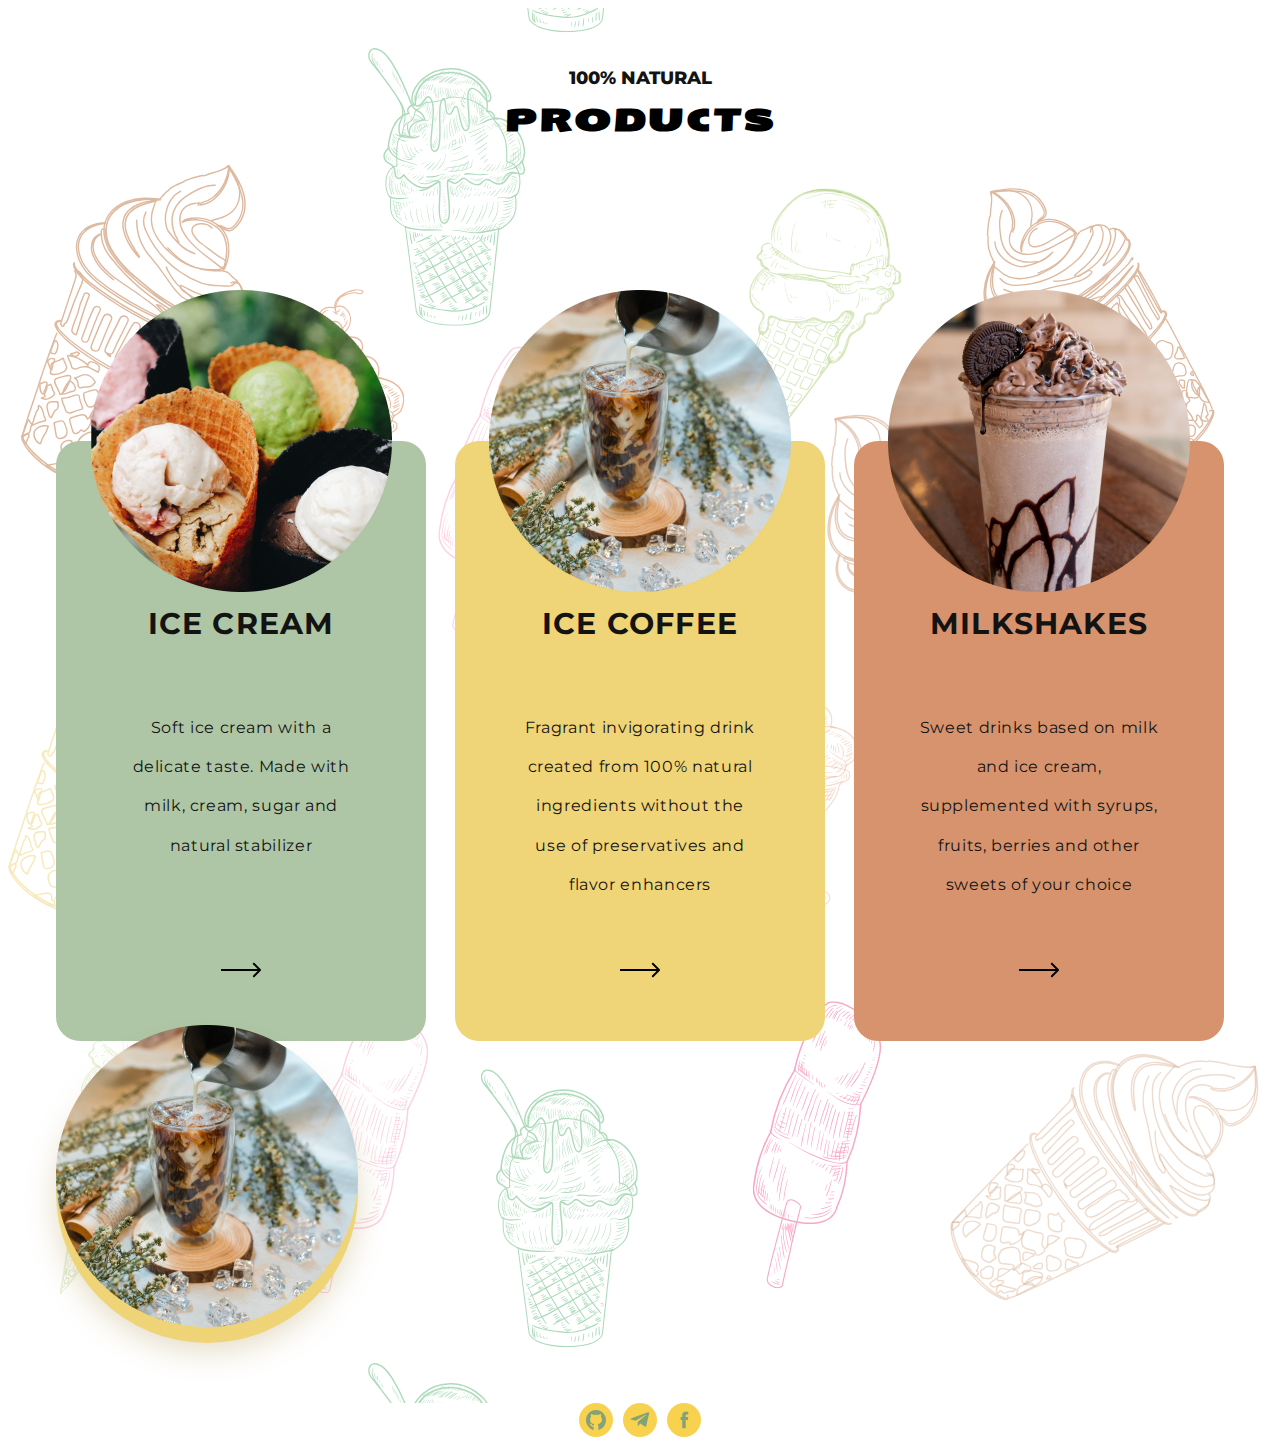
==== commit ebb22db7: "added products section" ====
--- a/index.html
+++ b/index.html
@@ -21,7 +21,7 @@
   </head>
   <body>
     <!-- Шапка-герой -->
-    <header class="page-header">
+    <!-- <header class="page-header">
       <div class="container hero-header__container">
         <a
           class="logo page-header__logo"
@@ -83,9 +83,9 @@
           </svg>
         </button>
       </div>
-    </header>
+    </header> -->
     <!-- Блок-герой -->
-    <section class="hero">
+    <!-- <section class="hero">
       <div class="container">
         <h1 class="tittle">ice cream made with passion</h1>
         <button class="button btn" type="button" data-modal-open>
@@ -176,68 +176,68 @@
           </div>
         </div>
       </div>
-    </section>
+    </section> -->
 
     <!--Головний блок-->
 
     <main>
       <!-- Особливості -->
-      <section class="benefits section">
+      <section class="products section">
         <div class="container">
-          <h2 class="section-tittle visually-hidden">Наші особливості</h2>
-          <ul class="benefits__list list">
-            <li class="benefits__item">
-              <div class="benefits__block">
-                <svg class="benefits__icon" width="70" height="70">
-                  <use href="./img/sprite.svg#antenna"></use>
-                </svg>
-              </div>
-              <h3 class="benefits__subtittle">УВАГА ДО ДЕТАЛЕЙ</h3>
-              <p class="benefits__text">
-                Ідейні міркування, і навіть початок повсякденної роботи з
-                формування позиції.
-              </p>
-            </li>
-            <li class="benefits__item">
-              <div class="benefits__block">
-                <svg class="benefits__icon" width="70" height="70">
-                  <use href="./img/sprite.svg#clock"></use>
-                </svg>
-              </div>
-              <h3 class="benefits__subtittle">ПУНКТУАЛЬНІСТЬ</h3>
-              <p class="benefits__text">
-                Завдання організації, особливо рамки і місце навчання кадрів
-                тягне у себе.
-              </p>
-            </li>
-            <li class="benefits__item">
-              <div class="benefits__block">
-                <svg class="benefits__icon" width="70" height="70">
-                  <use href="./img/sprite.svg#diagram"></use>
-                </svg>
-              </div>
-              <h3 class="benefits__subtittle">ПЛАНУВАННЯ</h3>
-              <p class="benefits__text">
-                Так само консультація з широким активом значною мірою зумовлює.
-              </p>
-            </li>
-            <li class="benefits__item">
-              <div class="benefits__block">
-                <svg class="benefits__icon" width="70" height="70">
-                  <use href="./img/sprite.svg#astronaut"></use>
-                </svg>
-              </div>
-              <h3 class="benefits__subtittle">СУЧАСНІ ТЕХНОЛОГІЇ</h3>
-              <p class="benefits__text">
-                Значимість цих проблем настільки очевидна, що реалізація
-                планових завдань.
-              </p>
+          <p class="uppertittle uppertittle--dark">100% natural</p>
+          <h2 class="section-tittle">products</h2>
+          <ul class="products__list list">
+            <li class="products__item">
+              <div class="products__block products__block--green">
+                <h3 class="products__subtittle">ice cream</h3>
+                <p class="products__text">
+                  Soft ice cream with a delicate taste. Made with milk, cream,
+                  sugar and natural stabilizer
+                </p>
+                <button class="products__button" type="button">
+                  <svg class="products__icon" width="40" height="16">
+                  <use href="./img/sprite.svg#arrow-to-right"></use>
+                </svg>
+                </button>
+              </div>
+            </li>
+            <li class="products__item">
+              <div class="products__block products__block--yellow">
+                <h3 class="products__subtittle">ice coffee</h3>
+                <p class="products__text">
+                  Fragrant invigorating drink created from 100% natural
+                  ingredients without the use of preservatives and flavor
+                  enhancers
+                </p>
+                <button class="products__button" type="button">
+                  <svg class="products__icon" width="40" height="16">
+                  <use href="./img/sprite.svg#arrow-to-right"></use>
+                </svg>
+                </button>
+              </div>
+            </li>
+            <li class="products__item">
+              <div class="products__block products__block--brown">
+                <h3 class="products__subtittle">milkshakes</h3>
+                <p class="products__text">
+                  Sweet drinks based on milk and ice cream, supplemented with
+                  syrups, fruits, berries and other sweets of your choice
+                </p>
+                <button class="products__button" type="button">
+                  <svg class="products__icon" width="40" height="16">
+                  <use href="./img/sprite.svg#arrow-to-right"></use>
+                </svg>
+                </button>
+              </div>
             </li>
           </ul>
+
+          <div class="icon-block">
+          </div>
         </div>
       </section>
       <!-- Чим ми займаємося -->
-      <section class="gallery section">
+      <!-- <section class="gallery section">
         <div class="container">
           <h2 class="section-tittle">Чим ми займаємося</h2>
           <ul class="gallery__list list grid">
@@ -306,388 +306,10 @@
             </li>
           </ul>
         </div>
-      </section>
-      <!-- Наша команда -->
-      <section class="team section">
-        <div class="container">
-          <h2 class="section-tittle">Наша команда</h2>
-          <ul class="team__list list grid">
-            <li class="team__item grid-item">
-              <picture>
-                <!-- набір зображень для смартфонів -->
-                <source
-                  media="(max-width: 767px)"
-                  srcset="
-                    ./img/team/igor-mb.jpg    1x,
-                    ./img/team/igor-mb@2x.jpg 2x
-                  "
-                  type="image/jpg"
-                />
-                <!-- набір зображень для планшетів -->
-                <source
-                  media="(max-width: 1199px)"
-                  srcset="
-                    ./img/team/igor-tb.jpg    1x,
-                    ./img/team/igor-tb@2x.jpg 2x
-                  "
-                  type="image/jpg"
-                />
-                <!-- набір зображень для десктопів -->
-                <source
-                  media="(min-width: 1200px)"
-                  srcset="
-                    ./img/team/igor-dt.jpg    1x,
-                    ./img/team/igor-dt@2x.jpg 2x
-                  "
-                  type="image/jpg"
-                />
-                <!-- дефолтне зображення -->
-                <img
-                  class="team__image img"
-                  src="./img/team/igor-dt.jpg"
-                  alt="фото Ігора Дем'яненко"
-                  width="270"
-                  height="260"
-                  loading="lazy"
-                />
-              </picture>
-              <div class="team__conteiner">
-                <h3 class="team__subtittle">Ігор Дем'яненко</h3>
-                <p class="team__text">Product Designer</p>
-
-              </div>
-            </li>
-            <li class="team__item grid-item">
-              <picture>
-                <!-- набір зображень для смартфонів -->
-                <source
-                  media="(max-width: 767px)"
-                  srcset="
-                    ./img/team/olga-mb.jpg    1x,
-                    ./img/team/olga-mb@2x.jpg 2x
-                  "
-                  type="image/jpg"
-                />
-                <!-- набір зображень для планшетів -->
-                <source
-                  media="( max-width: 1199px)"
-                  srcset="
-                    ./img/team/olga-tb.jpg    1x,
-                    ./img/team/olga-tb@2x.jpg 2x
-                  "
-                  type="image/jpg"
-                />
-                <!-- набір зображень для десктопів -->
-                <source
-                  media="(min-width: 1200px)"
-                  srcset="
-                    ./img/team/olga-dt.jpg    1x,
-                    ./img/team/olga-dt@2x.jpg 2x
-                  "
-                  type="image/jpg"
-                />
-                <!-- дефолтне зображення -->
-                <img
-                  class="team__image img"
-                  src="./img/team/olga-dt.jpg"
-                  alt="фото Ольги Рєпіної"
-                  width="270"
-                  height="260"
-                  loading="lazy"
-                />
-              </picture>
-              <div class="team__conteiner">
-                <h3 class="team__subtittle">Ольга Рєпіна</h3>
-                <p class="team__text">Frontend Developer</p>
-                <ul class="socials-list list">
-                  <li class="socials__item">
-                    <a
-                      class="socials__link team__link"
-                      href="https://www.instagram.com/"
-                      target="_blank"
-                      rel="noreferrer noopener"
-                      aria-label="icon Instagram"
-                    >
-                      <svg
-                        class="socials__icon socials__icon--gray"
-                        width="20"
-                        height="20"
-                      >
-                        <use href="./img/sprite.svg#instagram"></use>
-                      </svg>
-                    </a>
-                  </li>
-                  <li class="socials__item">
-                    <a
-                      class="socials__link team__link"
-                      href="https://twitter.com/"
-                      target="_blank"
-                      rel="noreferrer noopener"
-                      aria-label="icon Twitter"
-                    >
-                      <svg
-                        class="socials__icon socials__icon--gray"
-                        width="20"
-                        height="20"
-                      >
-                        <use href="./img/sprite.svg#twitter"></use></svg
-                    ></a>
-                  </li>
-                  <li class="socials__item">
-                    <a
-                      class="socials__link team__link"
-                      href="https://uk-ua.facebook.com/"
-                      target="_blank"
-                      rel="noreferrer noopener"
-                      aria-label="icon Facebook"
-                      ><svg
-                        class="socials__icon socials__icon--gray"
-                        width="20"
-                        height="20"
-                      >
-                        <use href="./img/sprite.svg#facebook"></use></svg
-                    ></a>
-                  </li>
-                  <li class="socials__item">
-                    <a
-                      class="socials__link team__link"
-                      href="https://ua.linkedin.com/"
-                      target="_blank"
-                      rel="noreferrer noopener"
-                      aria-label="icon Linkedin"
-                      ><svg
-                        class="socials__icon socials__icon--gray"
-                        width="20"
-                        height="20"
-                      >
-                        <use href="./img/sprite.svg#linkedin"></use></svg
-                    ></a>
-                  </li>
-                </ul>
-              </div>
-            </li>
-            <li class="team__item grid-item">
-              <picture>
-                <!-- набір зображень для смартфонів -->
-                <source
-                  media="(max-width: 767px)"
-                  srcset="
-                    ./img/team/mykola-mb.jpg    1x,
-                    ./img/team/mykola-mb@2x.jpg 2x
-                  "
-                  type="image/jpg"
-                />
-                <!-- набір зображень для планшетів -->
-                <source
-                  media="(max-width: 1199px)"
-                  srcset="
-                    ./img/team/mykola-tb.jpg    1x,
-                    ./img/team/mykola-tb@2x.jpg 2x
-                  "
-                  type="image/jpg"
-                />
-                <!-- набір зображень для десктопів -->
-                <source
-                  media="(min-width: 1200px)"
-                  srcset="
-                    ./img/team/mykola-dt.jpg    1x,
-                    ./img/team/mykola-dt@2x.jpg 2x
-                  "
-                  type="image/jpg"
-                />
-                <!-- дефолтне зображення -->
-                <img
-                  class="team__image img"
-                  src="./img/team/mykola-dt.jpg"
-                  alt="фото Миколи Тарасова"
-                  width="270"
-                  height="260"
-                  loading="lazy"
-                />
-              </picture>
-              <div class="team__conteiner">
-                <h3 class="team__subtittle">Микола Тарасов</h3>
-                <p class="team__text">Marketing</p>
-                <ul class="socials-list list">
-                  <li class="socials__item">
-                    <a
-                      class="socials__link team__link"
-                      href="https://www.instagram.com/"
-                      target="_blank"
-                      rel="noreferrer noopener"
-                      aria-label="icon Instagram"
-                    >
-                      <svg
-                        class="socials__icon socials__icon--gray"
-                        width="20"
-                        height="20"
-                      >
-                        <use href="./img/sprite.svg#instagram"></use>
-                      </svg>
-                    </a>
-                  </li>
-                  <li class="socials__item">
-                    <a
-                      class="socials__link team__link"
-                      href="https://twitter.com/"
-                      target="_blank"
-                      rel="noreferrer noopener"
-                      aria-label="icon Twitter"
-                    >
-                      <svg
-                        class="socials__icon socials__icon--gray"
-                        width="20"
-                        height="20"
-                      >
-                        <use href="./img/sprite.svg#twitter"></use></svg
-                    ></a>
-                  </li>
-                  <li class="socials__item">
-                    <a
-                      class="socials__link team__link"
-                      href="https://uk-ua.facebook.com/"
-                      target="_blank"
-                      rel="noreferrer noopener"
-                      aria-label="icon Facebook"
-                      ><svg
-                        class="socials__icon socials__icon--gray"
-                        width="20"
-                        height="20"
-                      >
-                        <use href="./img/sprite.svg#facebook"></use></svg
-                    ></a>
-                  </li>
-                  <li class="socials__item">
-                    <a
-                      class="socials__link team__link"
-                      href="https://ua.linkedin.com/"
-                      target="_blank"
-                      rel="noreferrer noopener"
-                      aria-label="icon Linkedin"
-                      ><svg
-                        class="socials__icon socials__icon--gray"
-                        width="20"
-                        height="20"
-                      >
-                        <use href="./img/sprite.svg#linkedin"></use></svg
-                    ></a>
-                  </li>
-                </ul>
-              </div>
-            </li>
-            <li class="team__item grid-item">
-              <picture>
-                <!-- набір зображень для смартфонів -->
-                <source
-                  media="(max-width: 767px)"
-                  srcset="
-                    ./img/team/myhailo-mb.jpg    1x,
-                    ./img/team/myhailo-mb@2x.jpg 2x
-                  "
-                  type="image/jpg"
-                />
-                <!-- набір зображень для планшетів -->
-                <source
-                  media="(max-width: 1199px)"
-                  srcset="
-                    ./img/team/myhailo-tb.jpg    1x,
-                    ./img/team/myhailo-tb@2x.jpg 2x
-                  "
-                  type="image/jpg"
-                />
-                <!-- набір зображень для десктопів -->
-                <source
-                  media="(min-width: 1200px)"
-                  srcset="
-                    ./img/team/myhailo-dt.jpg    1x,
-                    ./img/team/myhailo-dt@2x.jpg 2x
-                  "
-                  type="image/jpg"
-                />
-                <!-- дефолтне зображення -->
-                <img
-                  class="team__image img"
-                  src="./img/team/myhailo-dt.jpg"
-                  alt="фото Михайла Єрмакова"
-                  width="270"
-                  height="260"
-                />
-              </picture>
-              <div class="team__conteiner">
-                <h3 class="team__subtittle">Михайло Єрмаков</h3>
-                <p class="team__text">UI Designer</p>
-                <ul class="socials-list list">
-                  <li class="socials__item">
-                    <a
-                      class="socials__link team__link"
-                      href="https://www.instagram.com/"
-                      target="_blank"
-                      rel="noreferrer noopener"
-                      aria-label="icon Instagram"
-                    >
-                      <svg
-                        class="socials__icon socials__icon--gray"
-                        width="20"
-                        height="20"
-                      >
-                        <use href="./img/sprite.svg#instagram"></use>
-                      </svg>
-                    </a>
-                  </li>
-                  <li class="socials__item">
-                    <a
-                      class="socials__link team__link"
-                      href="https://twitter.com/"
-                      target="_blank"
-                      rel="noreferrer noopener"
-                      aria-label="icon Twitter"
-                    >
-                      <svg
-                        class="socials__icon socials__icon--gray"
-                        width="20"
-                        height="20"
-                      >
-                        <use href="./img/sprite.svg#twitter"></use></svg
-                    ></a>
-                  </li>
-                  <li class="socials__item">
-                    <a
-                      class="socials__link team__link"
-                      href="https://uk-ua.facebook.com/"
-                      target="_blank"
-                      rel="noreferrer noopener"
-                      aria-label="icon Facebook"
-                      ><svg
-                        class="socials__icon socials__icon--gray"
-                        width="20"
-                        height="20"
-                      >
-                        <use href="./img/sprite.svg#facebook"></use></svg
-                    ></a>
-                  </li>
-                  <li class="socials__item">
-                    <a
-                      class="socials__link team__link"
-                      href="https://ua.linkedin.com/"
-                      target="_blank"
-                      rel="noreferrer noopener"
-                      aria-label="icon Linkedin"
-                      ><svg
-                        class="socials__icon socials__icon--gray"
-                        width="20"
-                        height="20"
-                      >
-                        <use href="./img/sprite.svg#linkedin"></use></svg
-                    ></a>
-                  </li>
-                </ul>
-              </div>
-            </li>
-          </ul>
-        </div>
-      </section>
+      </section> -->
+
       <!-- Наші клієнти -->
-      <section class="clients section">
+      <!-- <section class="clients section">
         <div class="container">
           <h2 class="section-tittle">Постійні клієнти</h2>
           <ul class="clients__list list">
@@ -735,10 +357,10 @@
             </li>
           </ul>
         </div>
-      </section>
+      </section> -->
     </main>
     <!-- Підвал -->
-    <footer class="page-footer">
+    <!-- <footer class="page-footer">
       <div class="container page-footer__container">
         <div id="contacts" class="address-container">
           <a class="logo page-footer__logo" href="./index.html"
@@ -837,58 +459,46 @@
           </form>
         </div>
       </div>
-    </footer>
-
-                    <ul class="socials-list list">
-                  <li class="socials__item">
-                    <a
-                      class="socials__link team__link"
-                      href="https://github.com/"
-                      target="_blank"
-                      rel="noreferrer noopener"
-                      aria-label="icon GitHub"
-                    >
-                      <svg
-                        class="socials__icon socials__icon--gray"
-                        width="20"
-                        height="20"
-                      >
-                        <use href="./img/sprite.svg#github"></use></svg
-                    ></a>
-                  </li>
-                  <li class="socials__item">
-                    <a
-                      class="socials__link"
-                      href="https://web.telegram.org/a/"
-                      target="_blank"
-                      rel="noreferrer noopener"
-                      aria-label="icon Telegram"
-                    >
-                      <svg
-                        class="socials__icon socials__icon--gray"
-                        width="20"
-                        height="15"
-                      >
-                        <use href="./img/sprite.svg#telegram"></use>
-                      </svg>
-                    </a>
-                  </li>
-                  <li class="socials__item">
-                    <a
-                      class="socials__link team__link"
-                      href="https://uk-ua.facebook.com/"
-                      target="_blank"
-                      rel="noreferrer noopener"
-                      aria-label="icon Facebook"
-                      ><svg
-                        class="socials__icon socials__icon--gray"
-                        width="9"
-                        height="20"
-                      >
-                        <use href="./img/sprite.svg#facebook"></use></svg
-                    ></a>
-                  </li>
-                </ul>
+    </footer> -->
+
+    <ul class="socials-list list">
+      <li class="socials__item">
+        <a
+          class="socials__link team__link"
+          href="https://github.com/"
+          target="_blank"
+          rel="noreferrer noopener"
+          aria-label="icon GitHub"
+        >
+          <svg class="socials__icon socials__icon--gray" width="20" height="20">
+            <use href="./img/sprite.svg#github"></use></svg
+        ></a>
+      </li>
+      <li class="socials__item">
+        <a
+          class="socials__link"
+          href="https://web.telegram.org/a/"
+          target="_blank"
+          rel="noreferrer noopener"
+          aria-label="icon Telegram"
+        >
+          <svg class="socials__icon socials__icon--gray" width="20" height="15">
+            <use href="./img/sprite.svg#telegram"></use>
+          </svg>
+        </a>
+      </li>
+      <li class="socials__item">
+        <a
+          class="socials__link team__link"
+          href="https://uk-ua.facebook.com/"
+          target="_blank"
+          rel="noreferrer noopener"
+          aria-label="icon Facebook"
+          ><svg class="socials__icon socials__icon--gray" width="9" height="20">
+            <use href="./img/sprite.svg#facebook"></use></svg
+        ></a>
+      </li>
+    </ul>
 
     <script src="./js/modal.js"></script>
     <script src="./js/mobile-menu.js"></script>
--- a/css/main.min.css
+++ b/css/main.min.css
@@ -1 +1 @@
-:root{--background-color-main: #84a178;--background-color-products-1: #aec6a5;--background-color-products-2: #efd478;--background-color-products-3: #d6936d;--button-hover-color: #0A8817;--button-disabled-color: #ABABAB;--accent-color: #f8d24e;--accent-color-2: #188ce8;--main-text-color: #fcfcfc;--text-color: #131313;--text-color-black: #000000;--text-color-white: #ffffff;--second-text-color: #ababab;--footer-text-color: #7a7a7a;--card-gap: 30px;--grid-items: 4;--main-font: "Montserrat", sans-serif;--second-font: "Seymour One", sans-serif;--third-font: "DM Sans", sans-serif}.visually-hidden{position:absolute;width:1px;height:1px;margin:-1px;border:0;padding:0;white-space:nowrap;-webkit-clip-path:inset(100%);clip-path:inset(100%);clip:rect(0 0 0 0);overflow:hidden}*,*::before,*::after{-webkit-box-sizing:border-box;box-sizing:border-box}body{font-family:var(--main-font)}.img{display:block;max-width:100%;height:auto}.grid{display:-webkit-box;display:-ms-flexbox;display:flex;-ms-flex-wrap:wrap;flex-wrap:wrap;gap:var(--card-gap)}.grid-item{-ms-flex-preferred-size:calc((100% - var(--card-gap)*(var(--grid-items) - 1))/var(--grid-items));flex-basis:calc((100% - var(--card-gap)*(var(--grid-items) - 1))/var(--grid-items))}.container{margin-left:auto;margin-right:auto;padding-left:16px;padding-right:16px}@media screen and (min-width: 480px)and (max-width: 767px){.container{max-width:480px}}@media screen and (min-width: 768px){.container{width:768px}}@media screen and (min-width: 1200px){.container{width:1200px}}.btn{display:-webkit-box;display:-ms-flexbox;display:flex;-webkit-box-pack:center;-ms-flex-pack:center;justify-content:center;-webkit-box-align:center;-ms-flex-align:center;align-items:center;padding-top:12px;padding-right:40px;padding-bottom:12px;padding-left:40px;border:none;border-radius:10px;color:var(--text-color);background-color:var(--accent-color);text-align:center;font-weight:600;line-height:1.28;-webkit-transition:background-color 250ms cubic-bezier(0.075, 0.82, 0.165, 1),color 250ms cubic-bezier(0.075, 0.82, 0.165, 1);transition:background-color 250ms cubic-bezier(0.075, 0.82, 0.165, 1),color 250ms cubic-bezier(0.075, 0.82, 0.165, 1)}.btn:hover{background-color:var(--button-hover-color)}.btn:focus{background-color:var(--button-hover-color);color:var(--text-color-white)}.btn:disabled{background-color:var(--button-disabled-color)}.btn--transparent{background-color:rgba(0,0,0,0);border:2px solid var(--accent-color);-webkit-transition:border-color 250ms cubic-bezier(0.075, 0.82, 0.165, 1),color 250ms cubic-bezier(0.075, 0.82, 0.165, 1);transition:border-color 250ms cubic-bezier(0.075, 0.82, 0.165, 1),color 250ms cubic-bezier(0.075, 0.82, 0.165, 1)}.btn--transparent:hover,.btn--transparent:focus{background-color:rgba(0,0,0,0);border-color:var(--button-hover-color)}.btn--transparent:disabled{background-color:rgba(0,0,0,0);border-color:var(--button-disabled-color)}@media screen and (max-width: 1199px){.btn--transparent{font-size:12px}}.btn--underlined{border:none;background-color:rgba(0,0,0,0);color:var(--accent-color);line-height:1.2;text-decoration:underline}.btn--underlined:hover{background-color:rgba(0,0,0,0);color:var(--button-hover-color)}.btn--underlined:focus{color:var(--text-color-white)}.btn--underlined:disabled{background-color:rgba(0,0,0,0);color:var(--button-disabled-color)}@media screen and (max-width: 1199px){.btn--underlined{font-size:12px}}.button__icon{margin-left:4px;fill:currentColor}h1,h2,h3,h4,h5,h6,p{margin:0;padding:0}.list{list-style:none;margin:0;padding:0}.nav{display:-webkit-box;display:-ms-flexbox;display:flex;-webkit-box-align:center;-ms-flex-align:center;align-items:center}.nav-list{display:none}.page-header__menu.is-open .nav-list{display:block}@media screen and (min-width: 768px){.nav-list{display:-webkit-box;display:-ms-flexbox;display:flex;-webkit-box-align:center;-ms-flex-align:center;align-items:center;list-style:none}}@media screen and (max-width: 320px){.page-header__menu.is-open .nav-list{margin-bottom:180px}}@media screen and (min-width: 321px){.page-header__menu.is-open .nav-list{margin-bottom:306px}}.nav__item{position:relative}.nav__item:not(:last-child){margin-right:50px}.page-header__menu.is-open .nav__item:not(:last-child){margin-right:0;margin-bottom:32px}@media screen and (max-width: 479px){.page-header__menu.is-open .nav__item:not(:last-child){margin-bottom:12px}}.nav__link{display:block;padding-top:32px;padding-bottom:32px;color:var(--main-black-color);font-size:14px;font-weight:500;line-height:1.2;letter-spacing:.28px;text-decoration:none;-webkit-transition:color 250ms cubic-bezier(0.4, 0, 0.2, 1);transition:color 250ms cubic-bezier(0.4, 0, 0.2, 1)}.page-header__menu.is-open .nav__link{padding:0;font-size:40px;letter-spacing:.8px}@media screen and (max-width: 479px){.page-header__menu.is-open .nav__link{font-size:24px}}.page-header__menu.is-open .nav__link:hover,.page-header__menu.is-open .nav__link:focus,.nav__link:hover,.nav__link:focus,.nav__link:active{color:var(--accent-color)}.nav__link--current{color:var(--accent-color)}.nav__link--current::after{content:"";position:absolute;bottom:0;left:0;display:block;width:100%;height:4px;border-radius:2px;background:var(--accent-color)}.page-header__menu.is-open .nav__link--current::after{content:"";display:none}.contacts{display:none}.page-header__menu.is-open .contacts{display:-webkit-box;display:-ms-flexbox;display:flex;-webkit-box-orient:vertical;-webkit-box-direction:normal;-ms-flex-direction:column;flex-direction:column;margin-bottom:64px}@media screen and (max-width: 479px){.page-header__menu.is-open .contacts{margin-bottom:40px}}@media screen and (min-width: 768px){.contacts{display:block;margin-left:auto}}@media screen and (min-width: 768px)and (max-width: 1200px){.contacts{padding-top:16px;padding-bottom:16px}}@media screen and (min-width: 1200px){.contacts{display:-webkit-box;display:-ms-flexbox;display:flex;-webkit-box-pack:center;-ms-flex-pack:center;justify-content:center;-webkit-box-align:center;-ms-flex-align:center;align-items:center}}.page-header__menu.is-open .contacts__item:last-child .contacts__link{margin-bottom:32px;font-size:34px;letter-spacing:.68px;color:var(--accent-color)}@media screen and (max-width: 479px){.page-header__menu.is-open .contacts__item:last-child .contacts__link{margin-bottom:15px;font-size:24px}}.page-header__menu.is-open .contacts__item:first-child .contacts__link{font-size:24px;letter-spacing:.48px}@media screen and (max-width: 479px){.page-header__menu.is-open .contacts__item:first-child .contacts__link{font-size:24px}}.page-header__menu.is-open .contacts__item:not(:last-child):not(:last-child){-webkit-box-ordinal-group:3;-ms-flex-order:2;order:2}@media screen and (min-width: 1200px){.contacts__item:not(:last-child){margin-right:50px}}.contacts__link{display:-webkit-box;display:-ms-flexbox;display:flex;-webkit-box-align:center;-ms-flex-align:center;align-items:center;padding-top:32px;padding-bottom:32px;color:var(--text-color);text-decoration:none;font-size:14px;font-weight:500;line-height:1.2;letter-spacing:.28px;-webkit-transition:color 250ms cubic-bezier(0.4, 0, 0.2, 1);transition:color 250ms cubic-bezier(0.4, 0, 0.2, 1)}.page-header__menu.is-open .contacts__link{padding:0}.contacts__link:hover,.contacts__link:focus{color:var(--accent-color)}@media screen and (min-width: 768px)and (max-width: 1200px){.contacts__link{padding-top:5px;padding-bottom:5px}}.contacts__icon{margin-right:10px;fill:currentColor}.page-header__menu.is-open .contacts__icon{display:none}.backdrop{position:fixed;width:100vw;height:100vh;top:0;left:0;z-index:100;opacity:1;display:-webkit-box;display:-ms-flexbox;display:flex;-webkit-box-pack:center;-ms-flex-pack:center;justify-content:center;-webkit-box-align:center;-ms-flex-align:center;align-items:center;background-color:var(--background-modal);-webkit-transition:opacity 250ms cubic-bezier(0.4, 0, 0.2, 1);transition:opacity 250ms cubic-bezier(0.4, 0, 0.2, 1)}.js-is-hidden{visibility:hidden;opacity:0;pointer-events:none}.modal{position:absolute;top:50%;left:50%;-webkit-transform:translate(-50%, -50%) scale(1);transform:translate(-50%, -50%) scale(1);margin-right:auto;margin-left:auto;border-radius:4px;background:var(--background-color-1);-webkit-box-shadow:0px 2px 1px 0px rgba(0,0,0,.2),0px 1px 1px 0px rgba(0,0,0,.14),0px 1px 3px 0px rgba(0,0,0,.12);box-shadow:0px 2px 1px 0px rgba(0,0,0,.2),0px 1px 1px 0px rgba(0,0,0,.14),0px 1px 3px 0px rgba(0,0,0,.12);-webkit-transition:-webkit-transform 250ms cubic-bezier(0.4, 0, 0.2, 1);transition:-webkit-transform 250ms cubic-bezier(0.4, 0, 0.2, 1);transition:transform 250ms cubic-bezier(0.4, 0, 0.2, 1);transition:transform 250ms cubic-bezier(0.4, 0, 0.2, 1), -webkit-transform 250ms cubic-bezier(0.4, 0, 0.2, 1)}@media screen and (max-width: 376px){.modal{max-width:300px;max-height:460px}}@media screen and (min-width: 377px)and (max-width: 479px){.modal{max-width:373px;max-height:609px}}@media screen and (max-width: 1199px){.modal{width:450px;height:609px}}@media screen and (min-width: 1200px){.modal{width:528px;height:581px}}.backdrop.is-hidden .modal{-webkit-transform:translate(-50%, -50%) scale(0.2);transform:translate(-50%, -50%) scale(0.2)}.modal__button{position:absolute;top:8px;right:8px;display:-webkit-box;display:-ms-flexbox;display:flex;-webkit-box-pack:center;-ms-flex-pack:center;justify-content:center;width:30px;height:30px;-webkit-box-align:center;-ms-flex-align:center;align-items:center;border-radius:50%;cursor:pointer;border:1px solid var(--modal-button);background-color:var(--background-color-1);color:var(--modal-icon-button);-webkit-transition:color 250ms cubic-bezier(0.4, 0, 0.2, 1);transition:color 250ms cubic-bezier(0.4, 0, 0.2, 1)}.modal__button:hover,.modal__button:focus{color:var(--accent-color)}@media screen and (max-width: 379px){.modal__button{top:5px;right:5px;width:25px;height:25px}}.modal__icon{fill:currentColor}.form{padding-top:40px;padding-right:40px;padding-bottom:40px;padding-left:40px}@media screen and (max-width: 379px){.form{padding-top:20px;padding-right:10px;padding-bottom:20px;padding-left:10px}}.form__title{display:block;margin-bottom:12px;color:var(--main-black-color);text-align:center;font-size:20px;font-weight:700;line-height:1.2;letter-spacing:.6px}@media screen and (max-width: 379px){.form__title{font-size:14px}}@media screen and (min-width: 380px)and (max-width: 1199px){.form__title{line-height:1.5}}@media screen and (min-width: 1200px){.form__title{line-height:1.2}}.form__item{position:relative;display:-webkit-box;display:-ms-flexbox;display:flex;-webkit-box-orient:vertical;-webkit-box-direction:normal;-ms-flex-direction:column;flex-direction:column;-webkit-box-align:start;-ms-flex-align:start;align-items:start;margin-bottom:10px}.form__label{color:var(--text-color);font-size:12px;line-height:1.2;letter-spacing:.12px}.form__label:not(:last-child){margin-bottom:4px}.form__image{position:absolute;bottom:11px;left:12px;-webkit-transition:fill 250ms cubic-bezier(0.4, 0, 0.2, 1);transition:fill 250ms cubic-bezier(0.4, 0, 0.2, 1)}.form__input:focus+.form__image{fill:var(--accent-color)}.form__input{width:100%;height:40px;padding-top:11px;padding-right:12px;padding-bottom:11px;padding-left:42px;border-radius:4px;border:1px solid rgba(33,33,33,.2);cursor:pointer;-webkit-transition:border 250ms cubic-bezier(0.4, 0, 0.2, 1);transition:border 250ms cubic-bezier(0.4, 0, 0.2, 1)}.form__input:focus{border:1px solid var(--accent-color);outline:rgba(0,0,0,0)}.form__text-block{margin-bottom:20px}.form__textarea{width:100%;height:120px;padding-top:12px;padding-right:16px;padding-bottom:12px;padding-left:16px;resize:none;cursor:pointer;border-radius:4px;border:1px solid rgba(33,33,33,.2);-webkit-transition:border 250ms cubic-bezier(0.4, 0, 0.2, 1);transition:border 250ms cubic-bezier(0.4, 0, 0.2, 1)}.form__textarea::-webkit-input-placeholder{color:rgba(117,117,117,.5);font-size:12px;line-height:1.2;letter-spacing:.12px}.form__textarea::-moz-placeholder{color:rgba(117,117,117,.5);font-size:12px;line-height:1.2;letter-spacing:.12px}.form__textarea:-ms-input-placeholder{color:rgba(117,117,117,.5);font-size:12px;line-height:1.2;letter-spacing:.12px}.form__textarea::-ms-input-placeholder{color:rgba(117,117,117,.5);font-size:12px;line-height:1.2;letter-spacing:.12px}.form__textarea::placeholder{color:rgba(117,117,117,.5);font-size:12px;line-height:1.2;letter-spacing:.12px}.form__textarea:focus{border:1px solid var(--accent-color);outline:rgba(0,0,0,0)}@media screen and (max-width: 379px){.form__textarea{height:50px}}.form__policy{display:-webkit-box;display:-ms-flexbox;display:flex;-webkit-box-align:center;-ms-flex-align:center;align-items:center;padding-left:12px;margin-bottom:30px}@media screen and (max-width: 379px){.form__policy{margin-bottom:20px}}.form__checkbox{display:-webkit-box;display:-ms-flexbox;display:flex;-webkit-box-pack:center;-ms-flex-pack:center;justify-content:center;-webkit-box-align:center;-ms-flex-align:center;align-items:center;width:16px;height:15px;background-color:var(--accent-color);border:2px solid var(--accent-color);border-radius:4px;-webkit-transition:background-color 250ms cubic-bezier(0.4, 0, 0.2, 1),border 250ms cubic-bezier(0.4, 0, 0.2, 1);transition:background-color 250ms cubic-bezier(0.4, 0, 0.2, 1),border 250ms cubic-bezier(0.4, 0, 0.2, 1)}.form__policy-input:checked~.form__checkbox{border:2px solid var(--main-black-color);background:var(--background-color-1)}.form__policy-input:focus~.form__checkbox{border:2px solid var(--accent-color)}.form__policy-image{fill:var(--background-color-1)}.form__checkbox-label{margin-left:8px;font-size:14px;line-height:1.71;letter-spacing:.42px}@media screen and (max-width: 379px){.form__checkbox-label{font-size:8px}}@media screen and (min-width: 380px)and (max-width: 450px){.form__checkbox-label{font-size:9px}}@media screen and (min-width: 451px)and (max-width: 1199px){.form__checkbox-label{font-size:12px}}.form__link{margin-left:5px;color:var(--accent-color);line-height:1.71;letter-spacing:.42px;text-decoration-line:underline}.form__button{display:block;width:200px;height:50px;margin-right:auto;margin-left:auto;border-color:rgba(0,0,0,0);border-radius:4px;background-color:var(--accent-color);-webkit-box-shadow:0px 4px 4px 0px rgba(0,0,0,.15);box-shadow:0px 4px 4px 0px rgba(0,0,0,.15);cursor:pointer;color:var(--background-color-1);text-align:center;font-size:16px;font-weight:700;line-height:1.87;letter-spacing:.96px;-webkit-transition:background-color 250ms cubic-bezier(0.4, 0, 0.2, 1);transition:background-color 250ms cubic-bezier(0.4, 0, 0.2, 1)}.form__button:hover,.form__button:focus{background-color:var(--accent-color-2)}@media screen and (max-width: 379px){.form__button{width:150px;height:40px;font-size:12px}}.socials-list{display:-webkit-box;display:-ms-flexbox;display:flex;-webkit-box-pack:center;-ms-flex-pack:center;justify-content:center}.socials__item:not(:last-child){margin-right:10px}.socials__link{display:-webkit-box;display:-ms-flexbox;display:flex;-webkit-box-pack:center;-ms-flex-pack:center;justify-content:center;-webkit-box-align:center;-ms-flex-align:center;align-items:center;width:34px;height:34px;border-radius:50%;background-color:var(--accent-color);-webkit-transition:background-color 250ms cubic-bezier(0.4, 0, 0.2, 1);transition:background-color 250ms cubic-bezier(0.4, 0, 0.2, 1)}.socials__icon{fill:var(--background-color-main)}.socials__link:hover .socials__icon,.socials__link:focus .socials__icon{fill:var(--text-color-white)}@media screen and (min-width: 1200px){.benefits{padding-bottom:0}}@media screen and (min-width: 768px){.benefits__list{display:-webkit-box;display:-ms-flexbox;display:flex;-ms-flex-wrap:wrap;flex-wrap:wrap;margin:-15px}}@media screen and (max-width: 767px){.benefits__item{margin-bottom:30px;max-width:450px}.benefits__item:last-child{margin-bottom:0}}@media screen and (min-width: 768px){.benefits__item{width:354px;margin:15px}}@media screen and (min-width: 1200px){.benefits__item{max-width:270px;margin-right:15px}.benefits__item:last-child{margin-right:0}}.benefits__block{display:-webkit-box;display:-ms-flexbox;display:flex;-webkit-box-pack:center;-ms-flex-pack:center;justify-content:center;-webkit-box-align:center;-ms-flex-align:center;align-items:center;max-width:450px;height:120px;margin-bottom:30px;border-radius:4px;background-color:var(--background-color-2)}@media screen and (min-width: 1200px){.benefits__block{min-width:270px}}.benefits__subtittle{color:var(--main-black-color);font-size:14px;font-weight:700;line-height:1.2;letter-spacing:.42px;text-transform:uppercase;margin-bottom:10px;padding-bottom:0}@media screen and (max-width: 767px){.benefits__subtittle{text-align:center}}.benefits__text{color:var(--text-color);font-size:14px;line-height:1.7;letter-spacing:.42px}.gallery{display:none}@media screen and (min-width: 1200px){.gallery{display:block}}.gallery__list{display:-webkit-box;display:-ms-flexbox;display:flex;-ms-flex-wrap:wrap;flex-wrap:wrap;gap:30px}.gallery__item{position:relative;z-index:1;--grid-items: 3}.gallery__text{position:absolute;bottom:0;left:0;z-index:1;width:100%;min-height:70px;display:-webkit-inline-box;display:-ms-inline-flexbox;display:inline-flex;-webkit-box-pack:center;-ms-flex-pack:center;justify-content:center;-webkit-box-align:center;-ms-flex-align:center;align-items:center;background-color:var(--gallary-background);color:var(--background-color-1);font-weight:700;line-height:1.2;letter-spacing:.42px;text-transform:uppercase;text-align:center}.page-footer{background-color:var(--background-color-3);padding-top:60px;padding-bottom:60px}@media screen and (max-width: 767px){.page-footer{text-align:center}}.page-footer__container{display:block}@media screen and (min-width: 768px){.page-footer__container{display:-webkit-box;display:-ms-flexbox;display:flex;-webkit-box-align:baseline;-ms-flex-align:baseline;align-items:baseline;-ms-flex-wrap:wrap;flex-wrap:wrap}}@media screen and (min-width: 768px)and (max-width: 1199px){.page-footer__container{-ms-flex-pack:distribute;justify-content:space-around}}.page-footer__logo{display:inline-block;margin-bottom:28px;padding:0}@media screen and (max-width: 1199px){.address-container{text-align:center;margin-bottom:60px}}@media screen and (min-width: 1200px){.address-container{margin-right:70px;width:231px}}.address__text{display:inline-block;margin-bottom:12px;color:var(--background-color-1);font-size:14px;font-style:normal;line-height:1.7;letter-spacing:.42px}.address__item:first-child{margin-bottom:12px}.address__link{display:inline-block;color:var(--footer-link-color);font-size:14px;font-style:normal;line-height:1.7;letter-spacing:.42px;text-decoration:none;-webkit-transition:color 250ms cubic-bezier(0.4, 0, 0.2, 1);transition:color 250ms cubic-bezier(0.4, 0, 0.2, 1)}.address__link:hover,.address__link:focus{color:var(--background-color-1)}@media screen and (max-width: 767px){.page-footer__socials{margin-bottom:60px}}@media screen and (min-width: 1200px){.page-footer__socials{margin-right:93px}}@media screen and (max-width: 767px){.page-footer__list{-webkit-box-pack:center;-ms-flex-pack:center;justify-content:center}}.page-footer__text{margin-bottom:20px;color:var(--background-color-1);font-size:14px;font-weight:700;line-height:1.2;letter-spacing:.42px;text-transform:uppercase}@media screen and (max-width: 1199px){.page-footer__text{text-align:center}}@media screen and (min-width: 1200px){.subscription__container{display:-webkit-box;display:-ms-flexbox;display:flex}}.subscription__input{width:358px;height:50px;padding-top:15px;padding-right:16px;padding-bottom:15px;padding-left:16px;margin-right:12px;border-radius:4px;border:1px solid rgba(255,255,255,.3);background:rgba(33,150,243,0);-webkit-box-shadow:0px 4px 4px 0px rgba(0,0,0,.15);box-shadow:0px 4px 4px 0px rgba(0,0,0,.15);color:var(--background-color-1)}.subscription__input::-webkit-input-placeholder{color:var(--footer-link-color);font-size:16px;line-height:1.25;letter-spacing:.48px}.subscription__input::-moz-placeholder{color:var(--footer-link-color);font-size:16px;line-height:1.25;letter-spacing:.48px}.subscription__input:-ms-input-placeholder{color:var(--footer-link-color);font-size:16px;line-height:1.25;letter-spacing:.48px}.subscription__input::-ms-input-placeholder{color:var(--footer-link-color);font-size:16px;line-height:1.25;letter-spacing:.48px}.subscription__input::placeholder{color:var(--footer-link-color);font-size:16px;line-height:1.25;letter-spacing:.48px}@media screen and (max-width: 350px){.subscription__input{max-width:290px}}@media screen and (min-width: 350px)and (max-width: 450px){.subscription__input{max-width:320px}}@media screen and (max-width: 1199px){.subscription__input{margin-right:0;margin-bottom:20px}}.subscription__button{display:-webkit-box;display:-ms-flexbox;display:flex;padding-top:13px;padding-right:28px;padding-bottom:13px;padding-left:28px;width:200px;height:50px}.button__text{margin-right:12px}.button__img{fill:var(--background-color-1)}/*# sourceMappingURL=main.min.css.map */+:root{--background-color-main: #84a178;--background-color-products-1: #aec6a5;--background-color-products-2: #efd478;--background-color-products-3: #d6936d;--button-hover-color: #0A8817;--button-disabled-color: #ABABAB;--accent-color: #f8d24e;--main-text-color: #fcfcfc;--text-color: #131313;--text-color-black: #000000;--text-color-white: #ffffff;--second-text-color: #ababab;--footer-text-color: #7a7a7a;--card-gap: 30px;--grid-items: 4;--main-font: "Montserrat", sans-serif;--second-font: "Seymour One", sans-serif;--third-font: "DM Sans", sans-serif}.visually-hidden{position:absolute;width:1px;height:1px;margin:-1px;border:0;padding:0;white-space:nowrap;-webkit-clip-path:inset(100%);clip-path:inset(100%);clip:rect(0 0 0 0);overflow:hidden}*,*::before,*::after{-webkit-box-sizing:border-box;box-sizing:border-box}body{font-family:var(--main-font)}.img{display:block;max-width:100%;height:auto}.grid{display:-webkit-box;display:-ms-flexbox;display:flex;-ms-flex-wrap:wrap;flex-wrap:wrap;gap:var(--card-gap)}.grid-item{-ms-flex-preferred-size:calc((100% - var(--card-gap)*(var(--grid-items) - 1))/var(--grid-items));flex-basis:calc((100% - var(--card-gap)*(var(--grid-items) - 1))/var(--grid-items))}.container{margin-left:auto;margin-right:auto;padding-left:20px;padding-right:20px}@media screen and (min-width: 480px)and (max-width: 767px){.container{max-width:480px}}@media screen and (min-width: 768px){.container{width:768px;padding-left:32px;padding-right:32px}}@media screen and (min-width: 1200px){.container{width:1200px;padding-left:16px;padding-right:16px}}.btn{display:-webkit-box;display:-ms-flexbox;display:flex;-webkit-box-pack:center;-ms-flex-pack:center;justify-content:center;-webkit-box-align:center;-ms-flex-align:center;align-items:center;padding-top:12px;padding-right:40px;padding-bottom:12px;padding-left:40px;border:none;border-radius:10px;color:var(--text-color);background-color:var(--accent-color);text-align:center;font-weight:600;line-height:1.28;-webkit-transition:background-color 250ms cubic-bezier(0.075, 0.82, 0.165, 1),color 250ms cubic-bezier(0.075, 0.82, 0.165, 1);transition:background-color 250ms cubic-bezier(0.075, 0.82, 0.165, 1),color 250ms cubic-bezier(0.075, 0.82, 0.165, 1)}.btn:hover{background-color:var(--button-hover-color)}.btn:focus{background-color:var(--button-hover-color);color:var(--text-color-white)}.btn:disabled{background-color:var(--button-disabled-color)}.btn--transparent{background-color:rgba(0,0,0,0);border:2px solid var(--accent-color);-webkit-transition:border-color 250ms cubic-bezier(0.075, 0.82, 0.165, 1),color 250ms cubic-bezier(0.075, 0.82, 0.165, 1);transition:border-color 250ms cubic-bezier(0.075, 0.82, 0.165, 1),color 250ms cubic-bezier(0.075, 0.82, 0.165, 1)}.btn--transparent:hover,.btn--transparent:focus{background-color:rgba(0,0,0,0);border-color:var(--button-hover-color)}.btn--transparent:disabled{background-color:rgba(0,0,0,0);border-color:var(--button-disabled-color)}@media screen and (max-width: 1199px){.btn--transparent{font-size:12px}}.btn--underlined{border:none;background-color:rgba(0,0,0,0);color:var(--accent-color);line-height:1.2;text-decoration:underline}.btn--underlined:hover{background-color:rgba(0,0,0,0);color:var(--button-hover-color)}.btn--underlined:focus{color:var(--text-color-white)}.btn--underlined:disabled{background-color:rgba(0,0,0,0);color:var(--button-disabled-color)}@media screen and (max-width: 1199px){.btn--underlined{font-size:12px}}.button__icon{margin-left:4px;fill:currentColor}.uppertittle{margin-bottom:12px;text-align:center;font-size:18px;font-weight:800;line-height:1.2;text-transform:uppercase}.uppertittle--dark{color:var(--text-color)}.uppertittle--ligt{color:var(--main-text-color)}.section-tittle{text-align:center;font-family:var(--second-font);font-size:30px;line-height:1.2;letter-spacing:1.2px;text-transform:uppercase}.section-tittle--dark{color:var(--text-color)}.section-tittle--ligt{color:var(--main-text-color)}@media screen and (max-width: 767px){.section-tittle{margin-bottom:148px}}@media screen and (min-width: 768px){.section-tittle{margin-bottom:200px}}@media screen and (min-width: 1200px){.section-tittle{margin-bottom:303px}}h1,h2,h3,h4,h5,h6,p{margin:0;padding:0}.list{list-style:none;margin:0;padding:0}.nav{display:-webkit-box;display:-ms-flexbox;display:flex;-webkit-box-align:center;-ms-flex-align:center;align-items:center}.nav-list{display:none}.page-header__menu.is-open .nav-list{display:block}@media screen and (min-width: 768px){.nav-list{display:-webkit-box;display:-ms-flexbox;display:flex;-webkit-box-align:center;-ms-flex-align:center;align-items:center;list-style:none}}@media screen and (max-width: 320px){.page-header__menu.is-open .nav-list{margin-bottom:180px}}@media screen and (min-width: 321px){.page-header__menu.is-open .nav-list{margin-bottom:306px}}.nav__item{position:relative}.nav__item:not(:last-child){margin-right:50px}.page-header__menu.is-open .nav__item:not(:last-child){margin-right:0;margin-bottom:32px}@media screen and (max-width: 479px){.page-header__menu.is-open .nav__item:not(:last-child){margin-bottom:12px}}.nav__link{display:block;padding-top:32px;padding-bottom:32px;color:var(--main-black-color);font-size:14px;font-weight:500;line-height:1.2;letter-spacing:.28px;text-decoration:none;-webkit-transition:color 250ms cubic-bezier(0.4, 0, 0.2, 1);transition:color 250ms cubic-bezier(0.4, 0, 0.2, 1)}.page-header__menu.is-open .nav__link{padding:0;font-size:40px;letter-spacing:.8px}@media screen and (max-width: 479px){.page-header__menu.is-open .nav__link{font-size:24px}}.page-header__menu.is-open .nav__link:hover,.page-header__menu.is-open .nav__link:focus,.nav__link:hover,.nav__link:focus,.nav__link:active{color:var(--accent-color)}.nav__link--current{color:var(--accent-color)}.nav__link--current::after{content:"";position:absolute;bottom:0;left:0;display:block;width:100%;height:4px;border-radius:2px;background:var(--accent-color)}.page-header__menu.is-open .nav__link--current::after{content:"";display:none}.contacts{display:none}.page-header__menu.is-open .contacts{display:-webkit-box;display:-ms-flexbox;display:flex;-webkit-box-orient:vertical;-webkit-box-direction:normal;-ms-flex-direction:column;flex-direction:column;margin-bottom:64px}@media screen and (max-width: 479px){.page-header__menu.is-open .contacts{margin-bottom:40px}}@media screen and (min-width: 768px){.contacts{display:block;margin-left:auto}}@media screen and (min-width: 768px)and (max-width: 1200px){.contacts{padding-top:16px;padding-bottom:16px}}@media screen and (min-width: 1200px){.contacts{display:-webkit-box;display:-ms-flexbox;display:flex;-webkit-box-pack:center;-ms-flex-pack:center;justify-content:center;-webkit-box-align:center;-ms-flex-align:center;align-items:center}}.page-header__menu.is-open .contacts__item:last-child .contacts__link{margin-bottom:32px;font-size:34px;letter-spacing:.68px;color:var(--accent-color)}@media screen and (max-width: 479px){.page-header__menu.is-open .contacts__item:last-child .contacts__link{margin-bottom:15px;font-size:24px}}.page-header__menu.is-open .contacts__item:first-child .contacts__link{font-size:24px;letter-spacing:.48px}@media screen and (max-width: 479px){.page-header__menu.is-open .contacts__item:first-child .contacts__link{font-size:24px}}.page-header__menu.is-open .contacts__item:not(:last-child):not(:last-child){-webkit-box-ordinal-group:3;-ms-flex-order:2;order:2}@media screen and (min-width: 1200px){.contacts__item:not(:last-child){margin-right:50px}}.contacts__link{display:-webkit-box;display:-ms-flexbox;display:flex;-webkit-box-align:center;-ms-flex-align:center;align-items:center;padding-top:32px;padding-bottom:32px;color:var(--text-color);text-decoration:none;font-size:14px;font-weight:500;line-height:1.2;letter-spacing:.28px;-webkit-transition:color 250ms cubic-bezier(0.4, 0, 0.2, 1);transition:color 250ms cubic-bezier(0.4, 0, 0.2, 1)}.page-header__menu.is-open .contacts__link{padding:0}.contacts__link:hover,.contacts__link:focus{color:var(--accent-color)}@media screen and (min-width: 768px)and (max-width: 1200px){.contacts__link{padding-top:5px;padding-bottom:5px}}.contacts__icon{margin-right:10px;fill:currentColor}.page-header__menu.is-open .contacts__icon{display:none}.backdrop{position:fixed;width:100vw;height:100vh;top:0;left:0;z-index:100;opacity:1;display:-webkit-box;display:-ms-flexbox;display:flex;-webkit-box-pack:center;-ms-flex-pack:center;justify-content:center;-webkit-box-align:center;-ms-flex-align:center;align-items:center;background-color:var(--background-modal);-webkit-transition:opacity 250ms cubic-bezier(0.4, 0, 0.2, 1);transition:opacity 250ms cubic-bezier(0.4, 0, 0.2, 1)}.js-is-hidden{visibility:hidden;opacity:0;pointer-events:none}.modal{position:absolute;top:50%;left:50%;-webkit-transform:translate(-50%, -50%) scale(1);transform:translate(-50%, -50%) scale(1);margin-right:auto;margin-left:auto;border-radius:4px;background:var(--background-color-1);-webkit-box-shadow:0px 2px 1px 0px rgba(0,0,0,.2),0px 1px 1px 0px rgba(0,0,0,.14),0px 1px 3px 0px rgba(0,0,0,.12);box-shadow:0px 2px 1px 0px rgba(0,0,0,.2),0px 1px 1px 0px rgba(0,0,0,.14),0px 1px 3px 0px rgba(0,0,0,.12);-webkit-transition:-webkit-transform 250ms cubic-bezier(0.4, 0, 0.2, 1);transition:-webkit-transform 250ms cubic-bezier(0.4, 0, 0.2, 1);transition:transform 250ms cubic-bezier(0.4, 0, 0.2, 1);transition:transform 250ms cubic-bezier(0.4, 0, 0.2, 1), -webkit-transform 250ms cubic-bezier(0.4, 0, 0.2, 1)}@media screen and (max-width: 376px){.modal{max-width:300px;max-height:460px}}@media screen and (min-width: 377px)and (max-width: 479px){.modal{max-width:373px;max-height:609px}}@media screen and (max-width: 1199px){.modal{width:450px;height:609px}}@media screen and (min-width: 1200px){.modal{width:528px;height:581px}}.backdrop.is-hidden .modal{-webkit-transform:translate(-50%, -50%) scale(0.2);transform:translate(-50%, -50%) scale(0.2)}.modal__button{position:absolute;top:8px;right:8px;display:-webkit-box;display:-ms-flexbox;display:flex;-webkit-box-pack:center;-ms-flex-pack:center;justify-content:center;width:30px;height:30px;-webkit-box-align:center;-ms-flex-align:center;align-items:center;border-radius:50%;cursor:pointer;border:1px solid var(--modal-button);background-color:var(--background-color-1);color:var(--modal-icon-button);-webkit-transition:color 250ms cubic-bezier(0.4, 0, 0.2, 1);transition:color 250ms cubic-bezier(0.4, 0, 0.2, 1)}.modal__button:hover,.modal__button:focus{color:var(--accent-color)}@media screen and (max-width: 379px){.modal__button{top:5px;right:5px;width:25px;height:25px}}.modal__icon{fill:currentColor}.form{padding-top:40px;padding-right:40px;padding-bottom:40px;padding-left:40px}@media screen and (max-width: 379px){.form{padding-top:20px;padding-right:10px;padding-bottom:20px;padding-left:10px}}.form__title{display:block;margin-bottom:12px;color:var(--main-black-color);text-align:center;font-size:20px;font-weight:700;line-height:1.2;letter-spacing:.6px}@media screen and (max-width: 379px){.form__title{font-size:14px}}@media screen and (min-width: 380px)and (max-width: 1199px){.form__title{line-height:1.5}}@media screen and (min-width: 1200px){.form__title{line-height:1.2}}.form__item{position:relative;display:-webkit-box;display:-ms-flexbox;display:flex;-webkit-box-orient:vertical;-webkit-box-direction:normal;-ms-flex-direction:column;flex-direction:column;-webkit-box-align:start;-ms-flex-align:start;align-items:start;margin-bottom:10px}.form__label{color:var(--text-color);font-size:12px;line-height:1.2;letter-spacing:.12px}.form__label:not(:last-child){margin-bottom:4px}.form__image{position:absolute;bottom:11px;left:12px;-webkit-transition:fill 250ms cubic-bezier(0.4, 0, 0.2, 1);transition:fill 250ms cubic-bezier(0.4, 0, 0.2, 1)}.form__input:focus+.form__image{fill:var(--accent-color)}.form__input{width:100%;height:40px;padding-top:11px;padding-right:12px;padding-bottom:11px;padding-left:42px;border-radius:4px;border:1px solid rgba(33,33,33,.2);cursor:pointer;-webkit-transition:border 250ms cubic-bezier(0.4, 0, 0.2, 1);transition:border 250ms cubic-bezier(0.4, 0, 0.2, 1)}.form__input:focus{border:1px solid var(--accent-color);outline:rgba(0,0,0,0)}.form__text-block{margin-bottom:20px}.form__textarea{width:100%;height:120px;padding-top:12px;padding-right:16px;padding-bottom:12px;padding-left:16px;resize:none;cursor:pointer;border-radius:4px;border:1px solid rgba(33,33,33,.2);-webkit-transition:border 250ms cubic-bezier(0.4, 0, 0.2, 1);transition:border 250ms cubic-bezier(0.4, 0, 0.2, 1)}.form__textarea::-webkit-input-placeholder{color:rgba(117,117,117,.5);font-size:12px;line-height:1.2;letter-spacing:.12px}.form__textarea::-moz-placeholder{color:rgba(117,117,117,.5);font-size:12px;line-height:1.2;letter-spacing:.12px}.form__textarea:-ms-input-placeholder{color:rgba(117,117,117,.5);font-size:12px;line-height:1.2;letter-spacing:.12px}.form__textarea::-ms-input-placeholder{color:rgba(117,117,117,.5);font-size:12px;line-height:1.2;letter-spacing:.12px}.form__textarea::placeholder{color:rgba(117,117,117,.5);font-size:12px;line-height:1.2;letter-spacing:.12px}.form__textarea:focus{border:1px solid var(--accent-color);outline:rgba(0,0,0,0)}@media screen and (max-width: 379px){.form__textarea{height:50px}}.form__policy{display:-webkit-box;display:-ms-flexbox;display:flex;-webkit-box-align:center;-ms-flex-align:center;align-items:center;padding-left:12px;margin-bottom:30px}@media screen and (max-width: 379px){.form__policy{margin-bottom:20px}}.form__checkbox{display:-webkit-box;display:-ms-flexbox;display:flex;-webkit-box-pack:center;-ms-flex-pack:center;justify-content:center;-webkit-box-align:center;-ms-flex-align:center;align-items:center;width:16px;height:15px;background-color:var(--accent-color);border:2px solid var(--accent-color);border-radius:4px;-webkit-transition:background-color 250ms cubic-bezier(0.4, 0, 0.2, 1),border 250ms cubic-bezier(0.4, 0, 0.2, 1);transition:background-color 250ms cubic-bezier(0.4, 0, 0.2, 1),border 250ms cubic-bezier(0.4, 0, 0.2, 1)}.form__policy-input:checked~.form__checkbox{border:2px solid var(--main-black-color);background:var(--background-color-1)}.form__policy-input:focus~.form__checkbox{border:2px solid var(--accent-color)}.form__policy-image{fill:var(--background-color-1)}.form__checkbox-label{margin-left:8px;font-size:14px;line-height:1.71;letter-spacing:.42px}@media screen and (max-width: 379px){.form__checkbox-label{font-size:8px}}@media screen and (min-width: 380px)and (max-width: 450px){.form__checkbox-label{font-size:9px}}@media screen and (min-width: 451px)and (max-width: 1199px){.form__checkbox-label{font-size:12px}}.form__link{margin-left:5px;color:var(--accent-color);line-height:1.71;letter-spacing:.42px;text-decoration-line:underline}.form__button{display:block;width:200px;height:50px;margin-right:auto;margin-left:auto;border-color:rgba(0,0,0,0);border-radius:4px;background-color:var(--accent-color);-webkit-box-shadow:0px 4px 4px 0px rgba(0,0,0,.15);box-shadow:0px 4px 4px 0px rgba(0,0,0,.15);cursor:pointer;color:var(--background-color-1);text-align:center;font-size:16px;font-weight:700;line-height:1.87;letter-spacing:.96px;-webkit-transition:background-color 250ms cubic-bezier(0.4, 0, 0.2, 1);transition:background-color 250ms cubic-bezier(0.4, 0, 0.2, 1)}.form__button:hover,.form__button:focus{background-color:var(--accent-color-2)}@media screen and (max-width: 379px){.form__button{width:150px;height:40px;font-size:12px}}.socials-list{display:-webkit-box;display:-ms-flexbox;display:flex;-webkit-box-pack:center;-ms-flex-pack:center;justify-content:center}.socials__item:not(:last-child){margin-right:10px}.socials__link{display:-webkit-box;display:-ms-flexbox;display:flex;-webkit-box-pack:center;-ms-flex-pack:center;justify-content:center;-webkit-box-align:center;-ms-flex-align:center;align-items:center;width:34px;height:34px;border-radius:50%;background-color:var(--accent-color);-webkit-transition:background-color 250ms cubic-bezier(0.4, 0, 0.2, 1);transition:background-color 250ms cubic-bezier(0.4, 0, 0.2, 1)}.socials__icon{fill:var(--background-color-main)}.socials__link:hover .socials__icon,.socials__link:focus .socials__icon{fill:var(--text-color-white)}@media screen and (min-width: 1200px){.benefits{padding-bottom:0}}@media screen and (min-width: 768px){.benefits__list{display:-webkit-box;display:-ms-flexbox;display:flex;-ms-flex-wrap:wrap;flex-wrap:wrap;margin:-15px}}@media screen and (max-width: 767px){.benefits__item{margin-bottom:30px;max-width:450px}.benefits__item:last-child{margin-bottom:0}}@media screen and (min-width: 768px){.benefits__item{width:354px;margin:15px}}@media screen and (min-width: 1200px){.benefits__item{max-width:270px;margin-right:15px}.benefits__item:last-child{margin-right:0}}.benefits__block{display:-webkit-box;display:-ms-flexbox;display:flex;-webkit-box-pack:center;-ms-flex-pack:center;justify-content:center;-webkit-box-align:center;-ms-flex-align:center;align-items:center;max-width:450px;height:120px;margin-bottom:30px;border-radius:4px;background-color:var(--background-color-2)}@media screen and (min-width: 1200px){.benefits__block{min-width:270px}}.benefits__subtittle{color:var(--main-black-color);font-size:14px;font-weight:700;line-height:1.2;letter-spacing:.42px;text-transform:uppercase;margin-bottom:10px;padding-bottom:0}@media screen and (max-width: 767px){.benefits__subtittle{text-align:center}}.benefits__text{color:var(--text-color);font-size:14px;line-height:1.7;letter-spacing:.42px}.gallery{display:none}@media screen and (min-width: 1200px){.gallery{display:block}}.gallery__list{display:-webkit-box;display:-ms-flexbox;display:flex;-ms-flex-wrap:wrap;flex-wrap:wrap;gap:30px}.gallery__item{position:relative;z-index:1;--grid-items: 3}.gallery__text{position:absolute;bottom:0;left:0;z-index:1;width:100%;min-height:70px;display:-webkit-inline-box;display:-ms-inline-flexbox;display:inline-flex;-webkit-box-pack:center;-ms-flex-pack:center;justify-content:center;-webkit-box-align:center;-ms-flex-align:center;align-items:center;background-color:var(--gallary-background);color:var(--background-color-1);font-weight:700;line-height:1.2;letter-spacing:.42px;text-transform:uppercase;text-align:center}.products{padding-top:60px;padding-bottom:60px}@media screen and (max-width: 767px){.products{background-image:url(/img/background/background-mb.svg);background-position:center;background-repeat:repeat;background-size:contain}}@media screen and (min-width: 768px)and (max-width: 1199px){.products{background-image:url(/img/background/background-tb.svg);background-position:center;background-repeat:repeat;background-size:contain}}@media screen and (min-width: 1200px){.products{background-image:url(/img/background/background-dt.svg);background-position:center;background-repeat:repeat;background-size:contain}}@media screen and (min-width: 768px){.products__list{display:-webkit-box;display:-ms-flexbox;display:flex;-webkit-box-pack:justify;-ms-flex-pack:justify;justify-content:space-between;-webkit-box-align:center;-ms-flex-align:center;align-items:center}}.products__item{position:relative}@media screen and (max-width: 767px){.products__item:not(:last-child){margin-bottom:168px}}.products__block{display:-webkit-box;display:-ms-flexbox;display:flex;-webkit-box-orient:vertical;-webkit-box-direction:normal;-ms-flex-direction:column;flex-direction:column;padding-bottom:16px;margin-right:auto;margin-left:auto;border-radius:24px}.products__block--green{background-color:var(--background-color-products-1)}.products__block--green::before{content:"";display:block;width:200px;height:200px;background-image:url(/img/icons/product/product-first-tb-mb.png),url(/img/icons/product/ellipse-green.svg);background-repeat:no-repeat;background-position:center;background-size:cover;position:absolute;top:0;left:50%;-webkit-transform:translate(-50%, -50%);transform:translate(-50%, -50%)}@media(min-device-pixel-ratio: 2),(-webkit-min-device-pixel-ratio: 2),(min-resolution: 192dpi),(min-resolution: 2dppx){.products__block--green::before{background-image:url(/img/icons/product/product-first-tb-mb@2x.png)}}@media screen and (min-width: 1200px){.products__block--green::before{width:302px;height:302px;background-image:url(/img/icons/product/product-first-dt.png),url(/img/icons/product/ellipse-green.svg);background-repeat:no-repeat;background-position:center;background-size:cover;position:absolute;top:0;left:50%;-webkit-transform:translate(-50%, -50%);transform:translate(-50%, -50%)}}@media screen and (min-width: 1200px)and (min-device-pixel-ratio: 2),screen and (min-width: 1200px)and (-webkit-min-device-pixel-ratio: 2),screen and (min-width: 1200px)and (min-resolution: 192dpi),screen and (min-width: 1200px)and (min-resolution: 2dppx){.products__block--green::before{background-image:url(/img/icons/product/product-first-dt@2x.png)}}.products__block--yellow{background-color:var(--background-color-products-2)}.products__block--yellow::before{content:"";display:block;width:200px;height:200px;background-image:url(/img/icons/product/product-second-tb-mb.png),url(/img/icons/product/ellipse-green.svg);background-repeat:no-repeat;background-position:center;background-size:cover;position:absolute;top:0;left:50%;-webkit-transform:translate(-50%, -50%);transform:translate(-50%, -50%)}@media(min-device-pixel-ratio: 2),(-webkit-min-device-pixel-ratio: 2),(min-resolution: 192dpi),(min-resolution: 2dppx){.products__block--yellow::before{background-image:url(/img/icons/product/product-second-tb-mb@2x.png)}}@media screen and (min-width: 1200px){.products__block--yellow::before{width:302px;height:302px;background-image:url(/img/icons/product/product-second-dt.png),url(/img/icons/product/ellipse-green.svg);background-repeat:no-repeat;background-position:center;background-size:cover;position:absolute;top:0;left:50%;-webkit-transform:translate(-50%, -50%);transform:translate(-50%, -50%)}}@media screen and (min-width: 1200px)and (min-device-pixel-ratio: 2),screen and (min-width: 1200px)and (-webkit-min-device-pixel-ratio: 2),screen and (min-width: 1200px)and (min-resolution: 192dpi),screen and (min-width: 1200px)and (min-resolution: 2dppx){.products__block--yellow::before{background-image:url(/img/icons/product/product-second-dt@2x.png)}}.products__block--brown{background-color:var(--background-color-products-3)}.products__block--brown::before{content:"";display:block;width:200px;height:200px;background-image:url(/img/icons/product/product-third-tb-mb.png),url(/img/icons/product/ellipse-green.svg);background-repeat:no-repeat;background-position:center;background-size:cover;position:absolute;top:0;left:50%;-webkit-transform:translate(-50%, -50%);transform:translate(-50%, -50%)}@media(min-device-pixel-ratio: 2),(-webkit-min-device-pixel-ratio: 2),(min-resolution: 192dpi),(min-resolution: 2dppx){.products__block--brown::before{background-image:url(/img/icons/product/product-third-tb-mb@2x.png)}}@media screen and (min-width: 1200px){.products__block--brown::before{width:302px;height:302px;background-image:url(/img/icons/product/product-third-dt.png),url(/img/icons/product/ellipse-green.svg);background-repeat:no-repeat;background-position:center;background-size:cover;position:absolute;top:0;left:50%;-webkit-transform:translate(-50%, -50%);transform:translate(-50%, -50%)}}@media screen and (min-width: 1200px)and (min-device-pixel-ratio: 2),screen and (min-width: 1200px)and (-webkit-min-device-pixel-ratio: 2),screen and (min-width: 1200px)and (min-resolution: 192dpi),screen and (min-width: 1200px)and (min-resolution: 2dppx){.products__block--brown::before{background-image:url(/img/icons/product/product-third-dt@2x.png)}}@media screen and (max-width: 320px){.products__block{width:280px;min-height:420px;padding-top:123px;padding-right:40px;padding-left:40px}}@media screen and (min-width: 321px)and (max-width: 767px){.products__block{width:320px;min-height:420px;padding-top:126px;padding-right:40px;padding-left:40px}}@media screen and (min-width: 768px)and (max-width: 1199px){.products__block{width:224px;height:570px;padding-top:108px;padding-right:26px;padding-bottom:12px;padding-left:26px}}@media screen and (min-width: 1200px){.products__block{width:370px;height:600px;padding-top:165px;padding-right:64px;padding-left:64px;padding-bottom:60px}}.products__subtittle{color:var(--text-color);text-align:center;font-size:20px;font-weight:700;line-height:1.2;letter-spacing:.8px;text-transform:uppercase}@media screen and (max-width: 1199px){.products__subtittle{margin-bottom:40px}}@media screen and (min-width: 768px){.products__subtittle{font-size:22px;letter-spacing:.88px}}@media screen and (min-width: 1200px){.products__subtittle{margin-bottom:66px;font-size:30px;letter-spacing:1.2px}}.products__text{-webkit-box-flex:1;-ms-flex-positive:1;flex-grow:1;color:var(--text-color);text-align:center;line-height:2.46;letter-spacing:.56px}@media screen and (max-width: 1199px){.products__text{margin-bottom:53px}}@media screen and (min-width: 1200px){.products__text{font-size:16px;letter-spacing:.64px}}.products__button{display:block;margin-top:auto;margin-right:auto;margin-left:auto;padding:0;cursor:pointer;border:none;background-color:rgba(0,0,0,0)}.icon-block{position:relative;width:302px;height:302px;border-radius:302px;background:-webkit-gradient(linear, left bottom, left top, from(rgba(248, 210, 78, 0.7)), to(rgba(248, 210, 78, 0.7))),#d9d9d9;background:linear-gradient(0deg, rgba(248, 210, 78, 0.7) 0%, rgba(248, 210, 78, 0.7) 100%),#d9d9d9;-webkit-box-shadow:0px 8px 30px 0px rgba(153,114,23,.25);box-shadow:0px 8px 30px 0px rgba(153,114,23,.25)}.icon-block::before{content:"";position:absolute;top:-16px;left:0;width:302px;height:302px;background-image:url(/img/icons/product/product-second-dt@2x.png);background-position:center;background-repeat:no-repeat;background-size:cover}.page-footer{background-color:var(--background-color-3);padding-top:60px;padding-bottom:60px}@media screen and (max-width: 767px){.page-footer{text-align:center}}.page-footer__container{display:block}@media screen and (min-width: 768px){.page-footer__container{display:-webkit-box;display:-ms-flexbox;display:flex;-webkit-box-align:baseline;-ms-flex-align:baseline;align-items:baseline;-ms-flex-wrap:wrap;flex-wrap:wrap}}@media screen and (min-width: 768px)and (max-width: 1199px){.page-footer__container{-ms-flex-pack:distribute;justify-content:space-around}}.page-footer__logo{display:inline-block;margin-bottom:28px;padding:0}@media screen and (max-width: 1199px){.address-container{text-align:center;margin-bottom:60px}}@media screen and (min-width: 1200px){.address-container{margin-right:70px;width:231px}}.address__text{display:inline-block;margin-bottom:12px;color:var(--background-color-1);font-size:14px;font-style:normal;line-height:1.7;letter-spacing:.42px}.address__item:first-child{margin-bottom:12px}.address__link{display:inline-block;color:var(--footer-link-color);font-size:14px;font-style:normal;line-height:1.7;letter-spacing:.42px;text-decoration:none;-webkit-transition:color 250ms cubic-bezier(0.4, 0, 0.2, 1);transition:color 250ms cubic-bezier(0.4, 0, 0.2, 1)}.address__link:hover,.address__link:focus{color:var(--background-color-1)}@media screen and (max-width: 767px){.page-footer__socials{margin-bottom:60px}}@media screen and (min-width: 1200px){.page-footer__socials{margin-right:93px}}@media screen and (max-width: 767px){.page-footer__list{-webkit-box-pack:center;-ms-flex-pack:center;justify-content:center}}.page-footer__text{margin-bottom:20px;color:var(--background-color-1);font-size:14px;font-weight:700;line-height:1.2;letter-spacing:.42px;text-transform:uppercase}@media screen and (max-width: 1199px){.page-footer__text{text-align:center}}@media screen and (min-width: 1200px){.subscription__container{display:-webkit-box;display:-ms-flexbox;display:flex}}.subscription__input{width:358px;height:50px;padding-top:15px;padding-right:16px;padding-bottom:15px;padding-left:16px;margin-right:12px;border-radius:4px;border:1px solid rgba(255,255,255,.3);background:rgba(33,150,243,0);-webkit-box-shadow:0px 4px 4px 0px rgba(0,0,0,.15);box-shadow:0px 4px 4px 0px rgba(0,0,0,.15);color:var(--background-color-1)}.subscription__input::-webkit-input-placeholder{color:var(--footer-link-color);font-size:16px;line-height:1.25;letter-spacing:.48px}.subscription__input::-moz-placeholder{color:var(--footer-link-color);font-size:16px;line-height:1.25;letter-spacing:.48px}.subscription__input:-ms-input-placeholder{color:var(--footer-link-color);font-size:16px;line-height:1.25;letter-spacing:.48px}.subscription__input::-ms-input-placeholder{color:var(--footer-link-color);font-size:16px;line-height:1.25;letter-spacing:.48px}.subscription__input::placeholder{color:var(--footer-link-color);font-size:16px;line-height:1.25;letter-spacing:.48px}@media screen and (max-width: 350px){.subscription__input{max-width:290px}}@media screen and (min-width: 350px)and (max-width: 450px){.subscription__input{max-width:320px}}@media screen and (max-width: 1199px){.subscription__input{margin-right:0;margin-bottom:20px}}.subscription__button{display:-webkit-box;display:-ms-flexbox;display:flex;padding-top:13px;padding-right:28px;padding-bottom:13px;padding-left:28px;width:200px;height:50px}.button__text{margin-right:12px}.button__img{fill:var(--background-color-1)}/*# sourceMappingURL=main.min.css.map */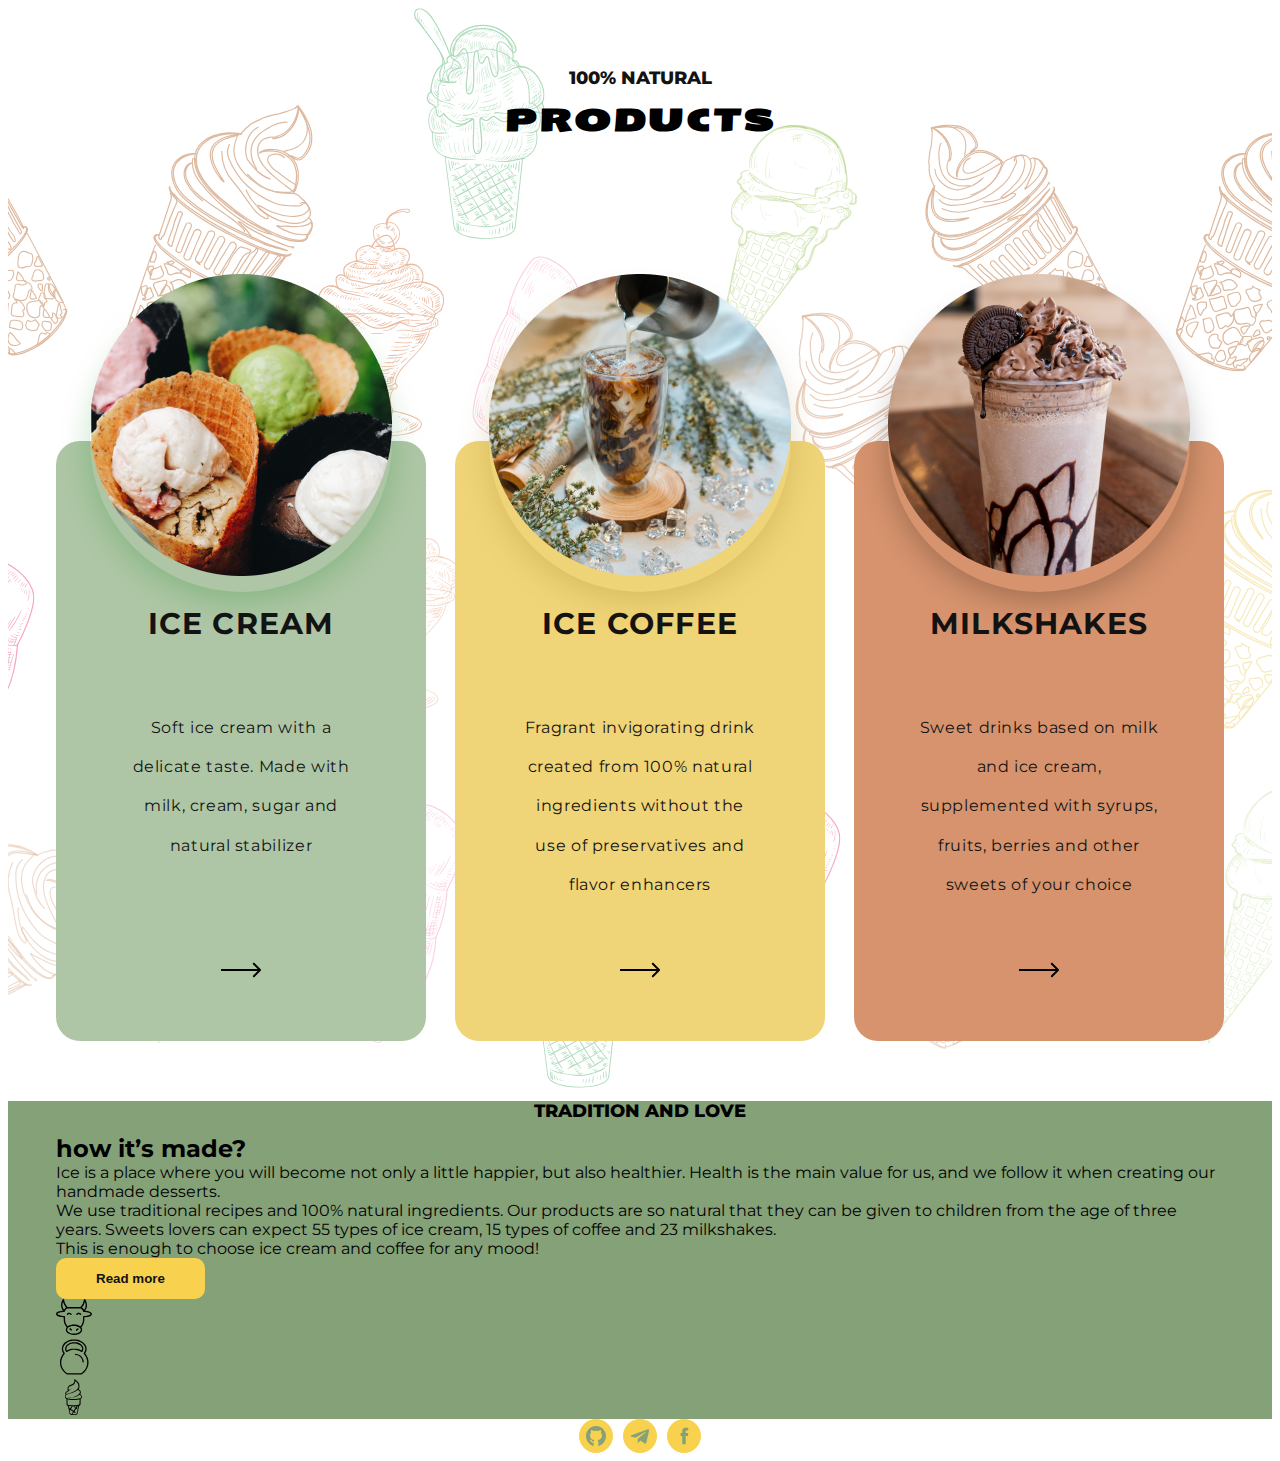
==== commit 0595efe6: "corrected product section" ====
--- a/index.html
+++ b/index.html
@@ -181,7 +181,7 @@
     <!--Головний блок-->
 
     <main>
-      <!-- Особливості -->
+      <!-- Продукт -->
       <section class="products section">
         <div class="container">
           <p class="uppertittle uppertittle--dark">100% natural</p>
@@ -189,6 +189,9 @@
           <ul class="products__list list">
             <li class="products__item">
               <div class="products__block products__block--green">
+                <div
+                  class="products__decoration products__decoration--green"
+                ></div>
                 <h3 class="products__subtittle">ice cream</h3>
                 <p class="products__text">
                   Soft ice cream with a delicate taste. Made with milk, cream,
@@ -196,13 +199,17 @@
                 </p>
                 <button class="products__button" type="button">
                   <svg class="products__icon" width="40" height="16">
-                  <use href="./img/sprite.svg#arrow-to-right"></use>
-                </svg>
+                    <use href="./img/sprite.svg#arrow-to-right"></use>
+                  </svg>
                 </button>
               </div>
             </li>
             <li class="products__item">
               <div class="products__block products__block--yellow">
+                <div
+                  class="products__decoration products__decoration--yellow"
+                ></div>
+
                 <h3 class="products__subtittle">ice coffee</h3>
                 <p class="products__text">
                   Fragrant invigorating drink created from 100% natural
@@ -211,13 +218,17 @@
                 </p>
                 <button class="products__button" type="button">
                   <svg class="products__icon" width="40" height="16">
-                  <use href="./img/sprite.svg#arrow-to-right"></use>
-                </svg>
+                    <use href="./img/sprite.svg#arrow-to-right"></use>
+                  </svg>
                 </button>
               </div>
             </li>
             <li class="products__item">
               <div class="products__block products__block--brown">
+                <div
+                  class="products__decoration products__decoration--brown"
+                ></div>
+
                 <h3 class="products__subtittle">milkshakes</h3>
                 <p class="products__text">
                   Sweet drinks based on milk and ice cream, supplemented with
@@ -225,18 +236,62 @@
                 </p>
                 <button class="products__button" type="button">
                   <svg class="products__icon" width="40" height="16">
-                  <use href="./img/sprite.svg#arrow-to-right"></use>
-                </svg>
+                    <use href="./img/sprite.svg#arrow-to-right"></use>
+                  </svg>
                 </button>
               </div>
             </li>
           </ul>
 
-          <div class="icon-block">
+          <div class="icon-block"></div>
+        </div>
+      </section>
+      <!-- Як це працює? -->
+      <section class="about section">
+        <div class="container">
+          <p class="uppertittle uppertittle--light">tradition and love</p>
+          <h2 class="tittle tittle--dark">how it’s made?</h2>
+          <div class="about__text-block">
+            <div class="about__decoration"></div>
+            <div class="about__information">
+              <p class="about__text">
+                Ice is a place where you will become not only a little happier,
+                but also healthier. Health is the main value for us, and we
+                follow it when creating our handmade desserts.
+              </p>
+              <p class="about__text">
+                We use traditional recipes and 100% natural ingredients. Our
+                products are so natural that they can be given to children from
+                the age of three years. Sweets lovers can expect 55 types of ice
+                cream, 15 types of coffee and 23 milkshakes.
+              </p>
+              <p class="about__text">
+                This is enough to choose ice cream and coffee for any mood!
+              </p>
+              <button class="about__button btn">Read more</button>
+            </div>
           </div>
+          <ul class="about__list list">
+            <li class="about__item">
+              <svg class="about__icon" width="36" height="36">
+                <use href="./img/sprite.svg#cow"></use>
+              </svg>
+            </li>
+            <li class="about__item">
+              <svg class="about__icon" width="36" height="36">
+                <use href="./img/sprite.svg#weight"></use>
+              </svg>
+            </li>
+            <li class="about__item">
+              <svg class="about__icon" width="36" height="36">
+                <use href="./img/sprite.svg#ice-cream"></use>
+              </svg>
+            </li>
+          </ul>
+
+          <div class="icon-block"></div>
         </div>
       </section>
-      <!-- Чим ми займаємося -->
       <!-- <section class="gallery section">
         <div class="container">
           <h2 class="section-tittle">Чим ми займаємося</h2>
--- a/css/main.min.css
+++ b/css/main.min.css
@@ -1 +1 @@
-:root{--background-color-main: #84a178;--background-color-products-1: #aec6a5;--background-color-products-2: #efd478;--background-color-products-3: #d6936d;--button-hover-color: #0A8817;--button-disabled-color: #ABABAB;--accent-color: #f8d24e;--main-text-color: #fcfcfc;--text-color: #131313;--text-color-black: #000000;--text-color-white: #ffffff;--second-text-color: #ababab;--footer-text-color: #7a7a7a;--card-gap: 30px;--grid-items: 4;--main-font: "Montserrat", sans-serif;--second-font: "Seymour One", sans-serif;--third-font: "DM Sans", sans-serif}.visually-hidden{position:absolute;width:1px;height:1px;margin:-1px;border:0;padding:0;white-space:nowrap;-webkit-clip-path:inset(100%);clip-path:inset(100%);clip:rect(0 0 0 0);overflow:hidden}*,*::before,*::after{-webkit-box-sizing:border-box;box-sizing:border-box}body{font-family:var(--main-font)}.img{display:block;max-width:100%;height:auto}.grid{display:-webkit-box;display:-ms-flexbox;display:flex;-ms-flex-wrap:wrap;flex-wrap:wrap;gap:var(--card-gap)}.grid-item{-ms-flex-preferred-size:calc((100% - var(--card-gap)*(var(--grid-items) - 1))/var(--grid-items));flex-basis:calc((100% - var(--card-gap)*(var(--grid-items) - 1))/var(--grid-items))}.container{margin-left:auto;margin-right:auto;padding-left:20px;padding-right:20px}@media screen and (min-width: 480px)and (max-width: 767px){.container{max-width:480px}}@media screen and (min-width: 768px){.container{width:768px;padding-left:32px;padding-right:32px}}@media screen and (min-width: 1200px){.container{width:1200px;padding-left:16px;padding-right:16px}}.btn{display:-webkit-box;display:-ms-flexbox;display:flex;-webkit-box-pack:center;-ms-flex-pack:center;justify-content:center;-webkit-box-align:center;-ms-flex-align:center;align-items:center;padding-top:12px;padding-right:40px;padding-bottom:12px;padding-left:40px;border:none;border-radius:10px;color:var(--text-color);background-color:var(--accent-color);text-align:center;font-weight:600;line-height:1.28;-webkit-transition:background-color 250ms cubic-bezier(0.075, 0.82, 0.165, 1),color 250ms cubic-bezier(0.075, 0.82, 0.165, 1);transition:background-color 250ms cubic-bezier(0.075, 0.82, 0.165, 1),color 250ms cubic-bezier(0.075, 0.82, 0.165, 1)}.btn:hover{background-color:var(--button-hover-color)}.btn:focus{background-color:var(--button-hover-color);color:var(--text-color-white)}.btn:disabled{background-color:var(--button-disabled-color)}.btn--transparent{background-color:rgba(0,0,0,0);border:2px solid var(--accent-color);-webkit-transition:border-color 250ms cubic-bezier(0.075, 0.82, 0.165, 1),color 250ms cubic-bezier(0.075, 0.82, 0.165, 1);transition:border-color 250ms cubic-bezier(0.075, 0.82, 0.165, 1),color 250ms cubic-bezier(0.075, 0.82, 0.165, 1)}.btn--transparent:hover,.btn--transparent:focus{background-color:rgba(0,0,0,0);border-color:var(--button-hover-color)}.btn--transparent:disabled{background-color:rgba(0,0,0,0);border-color:var(--button-disabled-color)}@media screen and (max-width: 1199px){.btn--transparent{font-size:12px}}.btn--underlined{border:none;background-color:rgba(0,0,0,0);color:var(--accent-color);line-height:1.2;text-decoration:underline}.btn--underlined:hover{background-color:rgba(0,0,0,0);color:var(--button-hover-color)}.btn--underlined:focus{color:var(--text-color-white)}.btn--underlined:disabled{background-color:rgba(0,0,0,0);color:var(--button-disabled-color)}@media screen and (max-width: 1199px){.btn--underlined{font-size:12px}}.button__icon{margin-left:4px;fill:currentColor}.uppertittle{margin-bottom:12px;text-align:center;font-size:18px;font-weight:800;line-height:1.2;text-transform:uppercase}.uppertittle--dark{color:var(--text-color)}.uppertittle--ligt{color:var(--main-text-color)}.section-tittle{text-align:center;font-family:var(--second-font);font-size:30px;line-height:1.2;letter-spacing:1.2px;text-transform:uppercase}.section-tittle--dark{color:var(--text-color)}.section-tittle--ligt{color:var(--main-text-color)}@media screen and (max-width: 767px){.section-tittle{margin-bottom:148px}}@media screen and (min-width: 768px){.section-tittle{margin-bottom:200px}}@media screen and (min-width: 1200px){.section-tittle{margin-bottom:303px}}h1,h2,h3,h4,h5,h6,p{margin:0;padding:0}.list{list-style:none;margin:0;padding:0}.nav{display:-webkit-box;display:-ms-flexbox;display:flex;-webkit-box-align:center;-ms-flex-align:center;align-items:center}.nav-list{display:none}.page-header__menu.is-open .nav-list{display:block}@media screen and (min-width: 768px){.nav-list{display:-webkit-box;display:-ms-flexbox;display:flex;-webkit-box-align:center;-ms-flex-align:center;align-items:center;list-style:none}}@media screen and (max-width: 320px){.page-header__menu.is-open .nav-list{margin-bottom:180px}}@media screen and (min-width: 321px){.page-header__menu.is-open .nav-list{margin-bottom:306px}}.nav__item{position:relative}.nav__item:not(:last-child){margin-right:50px}.page-header__menu.is-open .nav__item:not(:last-child){margin-right:0;margin-bottom:32px}@media screen and (max-width: 479px){.page-header__menu.is-open .nav__item:not(:last-child){margin-bottom:12px}}.nav__link{display:block;padding-top:32px;padding-bottom:32px;color:var(--main-black-color);font-size:14px;font-weight:500;line-height:1.2;letter-spacing:.28px;text-decoration:none;-webkit-transition:color 250ms cubic-bezier(0.4, 0, 0.2, 1);transition:color 250ms cubic-bezier(0.4, 0, 0.2, 1)}.page-header__menu.is-open .nav__link{padding:0;font-size:40px;letter-spacing:.8px}@media screen and (max-width: 479px){.page-header__menu.is-open .nav__link{font-size:24px}}.page-header__menu.is-open .nav__link:hover,.page-header__menu.is-open .nav__link:focus,.nav__link:hover,.nav__link:focus,.nav__link:active{color:var(--accent-color)}.nav__link--current{color:var(--accent-color)}.nav__link--current::after{content:"";position:absolute;bottom:0;left:0;display:block;width:100%;height:4px;border-radius:2px;background:var(--accent-color)}.page-header__menu.is-open .nav__link--current::after{content:"";display:none}.contacts{display:none}.page-header__menu.is-open .contacts{display:-webkit-box;display:-ms-flexbox;display:flex;-webkit-box-orient:vertical;-webkit-box-direction:normal;-ms-flex-direction:column;flex-direction:column;margin-bottom:64px}@media screen and (max-width: 479px){.page-header__menu.is-open .contacts{margin-bottom:40px}}@media screen and (min-width: 768px){.contacts{display:block;margin-left:auto}}@media screen and (min-width: 768px)and (max-width: 1200px){.contacts{padding-top:16px;padding-bottom:16px}}@media screen and (min-width: 1200px){.contacts{display:-webkit-box;display:-ms-flexbox;display:flex;-webkit-box-pack:center;-ms-flex-pack:center;justify-content:center;-webkit-box-align:center;-ms-flex-align:center;align-items:center}}.page-header__menu.is-open .contacts__item:last-child .contacts__link{margin-bottom:32px;font-size:34px;letter-spacing:.68px;color:var(--accent-color)}@media screen and (max-width: 479px){.page-header__menu.is-open .contacts__item:last-child .contacts__link{margin-bottom:15px;font-size:24px}}.page-header__menu.is-open .contacts__item:first-child .contacts__link{font-size:24px;letter-spacing:.48px}@media screen and (max-width: 479px){.page-header__menu.is-open .contacts__item:first-child .contacts__link{font-size:24px}}.page-header__menu.is-open .contacts__item:not(:last-child):not(:last-child){-webkit-box-ordinal-group:3;-ms-flex-order:2;order:2}@media screen and (min-width: 1200px){.contacts__item:not(:last-child){margin-right:50px}}.contacts__link{display:-webkit-box;display:-ms-flexbox;display:flex;-webkit-box-align:center;-ms-flex-align:center;align-items:center;padding-top:32px;padding-bottom:32px;color:var(--text-color);text-decoration:none;font-size:14px;font-weight:500;line-height:1.2;letter-spacing:.28px;-webkit-transition:color 250ms cubic-bezier(0.4, 0, 0.2, 1);transition:color 250ms cubic-bezier(0.4, 0, 0.2, 1)}.page-header__menu.is-open .contacts__link{padding:0}.contacts__link:hover,.contacts__link:focus{color:var(--accent-color)}@media screen and (min-width: 768px)and (max-width: 1200px){.contacts__link{padding-top:5px;padding-bottom:5px}}.contacts__icon{margin-right:10px;fill:currentColor}.page-header__menu.is-open .contacts__icon{display:none}.backdrop{position:fixed;width:100vw;height:100vh;top:0;left:0;z-index:100;opacity:1;display:-webkit-box;display:-ms-flexbox;display:flex;-webkit-box-pack:center;-ms-flex-pack:center;justify-content:center;-webkit-box-align:center;-ms-flex-align:center;align-items:center;background-color:var(--background-modal);-webkit-transition:opacity 250ms cubic-bezier(0.4, 0, 0.2, 1);transition:opacity 250ms cubic-bezier(0.4, 0, 0.2, 1)}.js-is-hidden{visibility:hidden;opacity:0;pointer-events:none}.modal{position:absolute;top:50%;left:50%;-webkit-transform:translate(-50%, -50%) scale(1);transform:translate(-50%, -50%) scale(1);margin-right:auto;margin-left:auto;border-radius:4px;background:var(--background-color-1);-webkit-box-shadow:0px 2px 1px 0px rgba(0,0,0,.2),0px 1px 1px 0px rgba(0,0,0,.14),0px 1px 3px 0px rgba(0,0,0,.12);box-shadow:0px 2px 1px 0px rgba(0,0,0,.2),0px 1px 1px 0px rgba(0,0,0,.14),0px 1px 3px 0px rgba(0,0,0,.12);-webkit-transition:-webkit-transform 250ms cubic-bezier(0.4, 0, 0.2, 1);transition:-webkit-transform 250ms cubic-bezier(0.4, 0, 0.2, 1);transition:transform 250ms cubic-bezier(0.4, 0, 0.2, 1);transition:transform 250ms cubic-bezier(0.4, 0, 0.2, 1), -webkit-transform 250ms cubic-bezier(0.4, 0, 0.2, 1)}@media screen and (max-width: 376px){.modal{max-width:300px;max-height:460px}}@media screen and (min-width: 377px)and (max-width: 479px){.modal{max-width:373px;max-height:609px}}@media screen and (max-width: 1199px){.modal{width:450px;height:609px}}@media screen and (min-width: 1200px){.modal{width:528px;height:581px}}.backdrop.is-hidden .modal{-webkit-transform:translate(-50%, -50%) scale(0.2);transform:translate(-50%, -50%) scale(0.2)}.modal__button{position:absolute;top:8px;right:8px;display:-webkit-box;display:-ms-flexbox;display:flex;-webkit-box-pack:center;-ms-flex-pack:center;justify-content:center;width:30px;height:30px;-webkit-box-align:center;-ms-flex-align:center;align-items:center;border-radius:50%;cursor:pointer;border:1px solid var(--modal-button);background-color:var(--background-color-1);color:var(--modal-icon-button);-webkit-transition:color 250ms cubic-bezier(0.4, 0, 0.2, 1);transition:color 250ms cubic-bezier(0.4, 0, 0.2, 1)}.modal__button:hover,.modal__button:focus{color:var(--accent-color)}@media screen and (max-width: 379px){.modal__button{top:5px;right:5px;width:25px;height:25px}}.modal__icon{fill:currentColor}.form{padding-top:40px;padding-right:40px;padding-bottom:40px;padding-left:40px}@media screen and (max-width: 379px){.form{padding-top:20px;padding-right:10px;padding-bottom:20px;padding-left:10px}}.form__title{display:block;margin-bottom:12px;color:var(--main-black-color);text-align:center;font-size:20px;font-weight:700;line-height:1.2;letter-spacing:.6px}@media screen and (max-width: 379px){.form__title{font-size:14px}}@media screen and (min-width: 380px)and (max-width: 1199px){.form__title{line-height:1.5}}@media screen and (min-width: 1200px){.form__title{line-height:1.2}}.form__item{position:relative;display:-webkit-box;display:-ms-flexbox;display:flex;-webkit-box-orient:vertical;-webkit-box-direction:normal;-ms-flex-direction:column;flex-direction:column;-webkit-box-align:start;-ms-flex-align:start;align-items:start;margin-bottom:10px}.form__label{color:var(--text-color);font-size:12px;line-height:1.2;letter-spacing:.12px}.form__label:not(:last-child){margin-bottom:4px}.form__image{position:absolute;bottom:11px;left:12px;-webkit-transition:fill 250ms cubic-bezier(0.4, 0, 0.2, 1);transition:fill 250ms cubic-bezier(0.4, 0, 0.2, 1)}.form__input:focus+.form__image{fill:var(--accent-color)}.form__input{width:100%;height:40px;padding-top:11px;padding-right:12px;padding-bottom:11px;padding-left:42px;border-radius:4px;border:1px solid rgba(33,33,33,.2);cursor:pointer;-webkit-transition:border 250ms cubic-bezier(0.4, 0, 0.2, 1);transition:border 250ms cubic-bezier(0.4, 0, 0.2, 1)}.form__input:focus{border:1px solid var(--accent-color);outline:rgba(0,0,0,0)}.form__text-block{margin-bottom:20px}.form__textarea{width:100%;height:120px;padding-top:12px;padding-right:16px;padding-bottom:12px;padding-left:16px;resize:none;cursor:pointer;border-radius:4px;border:1px solid rgba(33,33,33,.2);-webkit-transition:border 250ms cubic-bezier(0.4, 0, 0.2, 1);transition:border 250ms cubic-bezier(0.4, 0, 0.2, 1)}.form__textarea::-webkit-input-placeholder{color:rgba(117,117,117,.5);font-size:12px;line-height:1.2;letter-spacing:.12px}.form__textarea::-moz-placeholder{color:rgba(117,117,117,.5);font-size:12px;line-height:1.2;letter-spacing:.12px}.form__textarea:-ms-input-placeholder{color:rgba(117,117,117,.5);font-size:12px;line-height:1.2;letter-spacing:.12px}.form__textarea::-ms-input-placeholder{color:rgba(117,117,117,.5);font-size:12px;line-height:1.2;letter-spacing:.12px}.form__textarea::placeholder{color:rgba(117,117,117,.5);font-size:12px;line-height:1.2;letter-spacing:.12px}.form__textarea:focus{border:1px solid var(--accent-color);outline:rgba(0,0,0,0)}@media screen and (max-width: 379px){.form__textarea{height:50px}}.form__policy{display:-webkit-box;display:-ms-flexbox;display:flex;-webkit-box-align:center;-ms-flex-align:center;align-items:center;padding-left:12px;margin-bottom:30px}@media screen and (max-width: 379px){.form__policy{margin-bottom:20px}}.form__checkbox{display:-webkit-box;display:-ms-flexbox;display:flex;-webkit-box-pack:center;-ms-flex-pack:center;justify-content:center;-webkit-box-align:center;-ms-flex-align:center;align-items:center;width:16px;height:15px;background-color:var(--accent-color);border:2px solid var(--accent-color);border-radius:4px;-webkit-transition:background-color 250ms cubic-bezier(0.4, 0, 0.2, 1),border 250ms cubic-bezier(0.4, 0, 0.2, 1);transition:background-color 250ms cubic-bezier(0.4, 0, 0.2, 1),border 250ms cubic-bezier(0.4, 0, 0.2, 1)}.form__policy-input:checked~.form__checkbox{border:2px solid var(--main-black-color);background:var(--background-color-1)}.form__policy-input:focus~.form__checkbox{border:2px solid var(--accent-color)}.form__policy-image{fill:var(--background-color-1)}.form__checkbox-label{margin-left:8px;font-size:14px;line-height:1.71;letter-spacing:.42px}@media screen and (max-width: 379px){.form__checkbox-label{font-size:8px}}@media screen and (min-width: 380px)and (max-width: 450px){.form__checkbox-label{font-size:9px}}@media screen and (min-width: 451px)and (max-width: 1199px){.form__checkbox-label{font-size:12px}}.form__link{margin-left:5px;color:var(--accent-color);line-height:1.71;letter-spacing:.42px;text-decoration-line:underline}.form__button{display:block;width:200px;height:50px;margin-right:auto;margin-left:auto;border-color:rgba(0,0,0,0);border-radius:4px;background-color:var(--accent-color);-webkit-box-shadow:0px 4px 4px 0px rgba(0,0,0,.15);box-shadow:0px 4px 4px 0px rgba(0,0,0,.15);cursor:pointer;color:var(--background-color-1);text-align:center;font-size:16px;font-weight:700;line-height:1.87;letter-spacing:.96px;-webkit-transition:background-color 250ms cubic-bezier(0.4, 0, 0.2, 1);transition:background-color 250ms cubic-bezier(0.4, 0, 0.2, 1)}.form__button:hover,.form__button:focus{background-color:var(--accent-color-2)}@media screen and (max-width: 379px){.form__button{width:150px;height:40px;font-size:12px}}.socials-list{display:-webkit-box;display:-ms-flexbox;display:flex;-webkit-box-pack:center;-ms-flex-pack:center;justify-content:center}.socials__item:not(:last-child){margin-right:10px}.socials__link{display:-webkit-box;display:-ms-flexbox;display:flex;-webkit-box-pack:center;-ms-flex-pack:center;justify-content:center;-webkit-box-align:center;-ms-flex-align:center;align-items:center;width:34px;height:34px;border-radius:50%;background-color:var(--accent-color);-webkit-transition:background-color 250ms cubic-bezier(0.4, 0, 0.2, 1);transition:background-color 250ms cubic-bezier(0.4, 0, 0.2, 1)}.socials__icon{fill:var(--background-color-main)}.socials__link:hover .socials__icon,.socials__link:focus .socials__icon{fill:var(--text-color-white)}@media screen and (min-width: 1200px){.benefits{padding-bottom:0}}@media screen and (min-width: 768px){.benefits__list{display:-webkit-box;display:-ms-flexbox;display:flex;-ms-flex-wrap:wrap;flex-wrap:wrap;margin:-15px}}@media screen and (max-width: 767px){.benefits__item{margin-bottom:30px;max-width:450px}.benefits__item:last-child{margin-bottom:0}}@media screen and (min-width: 768px){.benefits__item{width:354px;margin:15px}}@media screen and (min-width: 1200px){.benefits__item{max-width:270px;margin-right:15px}.benefits__item:last-child{margin-right:0}}.benefits__block{display:-webkit-box;display:-ms-flexbox;display:flex;-webkit-box-pack:center;-ms-flex-pack:center;justify-content:center;-webkit-box-align:center;-ms-flex-align:center;align-items:center;max-width:450px;height:120px;margin-bottom:30px;border-radius:4px;background-color:var(--background-color-2)}@media screen and (min-width: 1200px){.benefits__block{min-width:270px}}.benefits__subtittle{color:var(--main-black-color);font-size:14px;font-weight:700;line-height:1.2;letter-spacing:.42px;text-transform:uppercase;margin-bottom:10px;padding-bottom:0}@media screen and (max-width: 767px){.benefits__subtittle{text-align:center}}.benefits__text{color:var(--text-color);font-size:14px;line-height:1.7;letter-spacing:.42px}.gallery{display:none}@media screen and (min-width: 1200px){.gallery{display:block}}.gallery__list{display:-webkit-box;display:-ms-flexbox;display:flex;-ms-flex-wrap:wrap;flex-wrap:wrap;gap:30px}.gallery__item{position:relative;z-index:1;--grid-items: 3}.gallery__text{position:absolute;bottom:0;left:0;z-index:1;width:100%;min-height:70px;display:-webkit-inline-box;display:-ms-inline-flexbox;display:inline-flex;-webkit-box-pack:center;-ms-flex-pack:center;justify-content:center;-webkit-box-align:center;-ms-flex-align:center;align-items:center;background-color:var(--gallary-background);color:var(--background-color-1);font-weight:700;line-height:1.2;letter-spacing:.42px;text-transform:uppercase;text-align:center}.products{padding-top:60px;padding-bottom:60px}@media screen and (max-width: 767px){.products{background-image:url(/img/background/background-mb.svg);background-position:center;background-repeat:repeat;background-size:contain}}@media screen and (min-width: 768px)and (max-width: 1199px){.products{background-image:url(/img/background/background-tb.svg);background-position:center;background-repeat:repeat;background-size:contain}}@media screen and (min-width: 1200px){.products{background-image:url(/img/background/background-dt.svg);background-position:center;background-repeat:repeat;background-size:contain}}@media screen and (min-width: 768px){.products__list{display:-webkit-box;display:-ms-flexbox;display:flex;-webkit-box-pack:justify;-ms-flex-pack:justify;justify-content:space-between;-webkit-box-align:center;-ms-flex-align:center;align-items:center}}.products__item{position:relative}@media screen and (max-width: 767px){.products__item:not(:last-child){margin-bottom:168px}}.products__block{display:-webkit-box;display:-ms-flexbox;display:flex;-webkit-box-orient:vertical;-webkit-box-direction:normal;-ms-flex-direction:column;flex-direction:column;padding-bottom:16px;margin-right:auto;margin-left:auto;border-radius:24px}.products__block--green{background-color:var(--background-color-products-1)}.products__block--green::before{content:"";display:block;width:200px;height:200px;background-image:url(/img/icons/product/product-first-tb-mb.png),url(/img/icons/product/ellipse-green.svg);background-repeat:no-repeat;background-position:center;background-size:cover;position:absolute;top:0;left:50%;-webkit-transform:translate(-50%, -50%);transform:translate(-50%, -50%)}@media(min-device-pixel-ratio: 2),(-webkit-min-device-pixel-ratio: 2),(min-resolution: 192dpi),(min-resolution: 2dppx){.products__block--green::before{background-image:url(/img/icons/product/product-first-tb-mb@2x.png)}}@media screen and (min-width: 1200px){.products__block--green::before{width:302px;height:302px;background-image:url(/img/icons/product/product-first-dt.png),url(/img/icons/product/ellipse-green.svg);background-repeat:no-repeat;background-position:center;background-size:cover;position:absolute;top:0;left:50%;-webkit-transform:translate(-50%, -50%);transform:translate(-50%, -50%)}}@media screen and (min-width: 1200px)and (min-device-pixel-ratio: 2),screen and (min-width: 1200px)and (-webkit-min-device-pixel-ratio: 2),screen and (min-width: 1200px)and (min-resolution: 192dpi),screen and (min-width: 1200px)and (min-resolution: 2dppx){.products__block--green::before{background-image:url(/img/icons/product/product-first-dt@2x.png)}}.products__block--yellow{background-color:var(--background-color-products-2)}.products__block--yellow::before{content:"";display:block;width:200px;height:200px;background-image:url(/img/icons/product/product-second-tb-mb.png),url(/img/icons/product/ellipse-green.svg);background-repeat:no-repeat;background-position:center;background-size:cover;position:absolute;top:0;left:50%;-webkit-transform:translate(-50%, -50%);transform:translate(-50%, -50%)}@media(min-device-pixel-ratio: 2),(-webkit-min-device-pixel-ratio: 2),(min-resolution: 192dpi),(min-resolution: 2dppx){.products__block--yellow::before{background-image:url(/img/icons/product/product-second-tb-mb@2x.png)}}@media screen and (min-width: 1200px){.products__block--yellow::before{width:302px;height:302px;background-image:url(/img/icons/product/product-second-dt.png),url(/img/icons/product/ellipse-green.svg);background-repeat:no-repeat;background-position:center;background-size:cover;position:absolute;top:0;left:50%;-webkit-transform:translate(-50%, -50%);transform:translate(-50%, -50%)}}@media screen and (min-width: 1200px)and (min-device-pixel-ratio: 2),screen and (min-width: 1200px)and (-webkit-min-device-pixel-ratio: 2),screen and (min-width: 1200px)and (min-resolution: 192dpi),screen and (min-width: 1200px)and (min-resolution: 2dppx){.products__block--yellow::before{background-image:url(/img/icons/product/product-second-dt@2x.png)}}.products__block--brown{background-color:var(--background-color-products-3)}.products__block--brown::before{content:"";display:block;width:200px;height:200px;background-image:url(/img/icons/product/product-third-tb-mb.png),url(/img/icons/product/ellipse-green.svg);background-repeat:no-repeat;background-position:center;background-size:cover;position:absolute;top:0;left:50%;-webkit-transform:translate(-50%, -50%);transform:translate(-50%, -50%)}@media(min-device-pixel-ratio: 2),(-webkit-min-device-pixel-ratio: 2),(min-resolution: 192dpi),(min-resolution: 2dppx){.products__block--brown::before{background-image:url(/img/icons/product/product-third-tb-mb@2x.png)}}@media screen and (min-width: 1200px){.products__block--brown::before{width:302px;height:302px;background-image:url(/img/icons/product/product-third-dt.png),url(/img/icons/product/ellipse-green.svg);background-repeat:no-repeat;background-position:center;background-size:cover;position:absolute;top:0;left:50%;-webkit-transform:translate(-50%, -50%);transform:translate(-50%, -50%)}}@media screen and (min-width: 1200px)and (min-device-pixel-ratio: 2),screen and (min-width: 1200px)and (-webkit-min-device-pixel-ratio: 2),screen and (min-width: 1200px)and (min-resolution: 192dpi),screen and (min-width: 1200px)and (min-resolution: 2dppx){.products__block--brown::before{background-image:url(/img/icons/product/product-third-dt@2x.png)}}@media screen and (max-width: 320px){.products__block{width:280px;min-height:420px;padding-top:123px;padding-right:40px;padding-left:40px}}@media screen and (min-width: 321px)and (max-width: 767px){.products__block{width:320px;min-height:420px;padding-top:126px;padding-right:40px;padding-left:40px}}@media screen and (min-width: 768px)and (max-width: 1199px){.products__block{width:224px;height:570px;padding-top:108px;padding-right:26px;padding-bottom:12px;padding-left:26px}}@media screen and (min-width: 1200px){.products__block{width:370px;height:600px;padding-top:165px;padding-right:64px;padding-left:64px;padding-bottom:60px}}.products__subtittle{color:var(--text-color);text-align:center;font-size:20px;font-weight:700;line-height:1.2;letter-spacing:.8px;text-transform:uppercase}@media screen and (max-width: 1199px){.products__subtittle{margin-bottom:40px}}@media screen and (min-width: 768px){.products__subtittle{font-size:22px;letter-spacing:.88px}}@media screen and (min-width: 1200px){.products__subtittle{margin-bottom:66px;font-size:30px;letter-spacing:1.2px}}.products__text{-webkit-box-flex:1;-ms-flex-positive:1;flex-grow:1;color:var(--text-color);text-align:center;line-height:2.46;letter-spacing:.56px}@media screen and (max-width: 1199px){.products__text{margin-bottom:53px}}@media screen and (min-width: 1200px){.products__text{font-size:16px;letter-spacing:.64px}}.products__button{display:block;margin-top:auto;margin-right:auto;margin-left:auto;padding:0;cursor:pointer;border:none;background-color:rgba(0,0,0,0)}.icon-block{position:relative;width:302px;height:302px;border-radius:302px;background:-webkit-gradient(linear, left bottom, left top, from(rgba(248, 210, 78, 0.7)), to(rgba(248, 210, 78, 0.7))),#d9d9d9;background:linear-gradient(0deg, rgba(248, 210, 78, 0.7) 0%, rgba(248, 210, 78, 0.7) 100%),#d9d9d9;-webkit-box-shadow:0px 8px 30px 0px rgba(153,114,23,.25);box-shadow:0px 8px 30px 0px rgba(153,114,23,.25)}.icon-block::before{content:"";position:absolute;top:-16px;left:0;width:302px;height:302px;background-image:url(/img/icons/product/product-second-dt@2x.png);background-position:center;background-repeat:no-repeat;background-size:cover}.page-footer{background-color:var(--background-color-3);padding-top:60px;padding-bottom:60px}@media screen and (max-width: 767px){.page-footer{text-align:center}}.page-footer__container{display:block}@media screen and (min-width: 768px){.page-footer__container{display:-webkit-box;display:-ms-flexbox;display:flex;-webkit-box-align:baseline;-ms-flex-align:baseline;align-items:baseline;-ms-flex-wrap:wrap;flex-wrap:wrap}}@media screen and (min-width: 768px)and (max-width: 1199px){.page-footer__container{-ms-flex-pack:distribute;justify-content:space-around}}.page-footer__logo{display:inline-block;margin-bottom:28px;padding:0}@media screen and (max-width: 1199px){.address-container{text-align:center;margin-bottom:60px}}@media screen and (min-width: 1200px){.address-container{margin-right:70px;width:231px}}.address__text{display:inline-block;margin-bottom:12px;color:var(--background-color-1);font-size:14px;font-style:normal;line-height:1.7;letter-spacing:.42px}.address__item:first-child{margin-bottom:12px}.address__link{display:inline-block;color:var(--footer-link-color);font-size:14px;font-style:normal;line-height:1.7;letter-spacing:.42px;text-decoration:none;-webkit-transition:color 250ms cubic-bezier(0.4, 0, 0.2, 1);transition:color 250ms cubic-bezier(0.4, 0, 0.2, 1)}.address__link:hover,.address__link:focus{color:var(--background-color-1)}@media screen and (max-width: 767px){.page-footer__socials{margin-bottom:60px}}@media screen and (min-width: 1200px){.page-footer__socials{margin-right:93px}}@media screen and (max-width: 767px){.page-footer__list{-webkit-box-pack:center;-ms-flex-pack:center;justify-content:center}}.page-footer__text{margin-bottom:20px;color:var(--background-color-1);font-size:14px;font-weight:700;line-height:1.2;letter-spacing:.42px;text-transform:uppercase}@media screen and (max-width: 1199px){.page-footer__text{text-align:center}}@media screen and (min-width: 1200px){.subscription__container{display:-webkit-box;display:-ms-flexbox;display:flex}}.subscription__input{width:358px;height:50px;padding-top:15px;padding-right:16px;padding-bottom:15px;padding-left:16px;margin-right:12px;border-radius:4px;border:1px solid rgba(255,255,255,.3);background:rgba(33,150,243,0);-webkit-box-shadow:0px 4px 4px 0px rgba(0,0,0,.15);box-shadow:0px 4px 4px 0px rgba(0,0,0,.15);color:var(--background-color-1)}.subscription__input::-webkit-input-placeholder{color:var(--footer-link-color);font-size:16px;line-height:1.25;letter-spacing:.48px}.subscription__input::-moz-placeholder{color:var(--footer-link-color);font-size:16px;line-height:1.25;letter-spacing:.48px}.subscription__input:-ms-input-placeholder{color:var(--footer-link-color);font-size:16px;line-height:1.25;letter-spacing:.48px}.subscription__input::-ms-input-placeholder{color:var(--footer-link-color);font-size:16px;line-height:1.25;letter-spacing:.48px}.subscription__input::placeholder{color:var(--footer-link-color);font-size:16px;line-height:1.25;letter-spacing:.48px}@media screen and (max-width: 350px){.subscription__input{max-width:290px}}@media screen and (min-width: 350px)and (max-width: 450px){.subscription__input{max-width:320px}}@media screen and (max-width: 1199px){.subscription__input{margin-right:0;margin-bottom:20px}}.subscription__button{display:-webkit-box;display:-ms-flexbox;display:flex;padding-top:13px;padding-right:28px;padding-bottom:13px;padding-left:28px;width:200px;height:50px}.button__text{margin-right:12px}.button__img{fill:var(--background-color-1)}/*# sourceMappingURL=main.min.css.map */+:root{--background-color-main: #84a178;--background-color-products-1: #aec6a5;--background-color-products-2: #efd478;--background-color-products-3: #d6936d;--button-hover-color: #0A8817;--button-disabled-color: #ABABAB;--accent-color: #f8d24e;--main-text-color: #fcfcfc;--text-color: #131313;--text-color-black: #000000;--text-color-white: #ffffff;--second-text-color: #ababab;--footer-text-color: #7a7a7a;--card-gap: 30px;--grid-items: 4;--main-font: "Montserrat", sans-serif;--second-font: "Seymour One", sans-serif;--third-font: "DM Sans", sans-serif}.visually-hidden{position:absolute;width:1px;height:1px;margin:-1px;border:0;padding:0;white-space:nowrap;-webkit-clip-path:inset(100%);clip-path:inset(100%);clip:rect(0 0 0 0);overflow:hidden}*,*::before,*::after{-webkit-box-sizing:border-box;box-sizing:border-box}body{font-family:var(--main-font)}.img{display:block;max-width:100%;height:auto}.grid{display:-webkit-box;display:-ms-flexbox;display:flex;-ms-flex-wrap:wrap;flex-wrap:wrap;gap:var(--card-gap)}.grid-item{-ms-flex-preferred-size:calc((100% - var(--card-gap)*(var(--grid-items) - 1))/var(--grid-items));flex-basis:calc((100% - var(--card-gap)*(var(--grid-items) - 1))/var(--grid-items))}.container{margin-left:auto;margin-right:auto;padding-left:20px;padding-right:20px}@media screen and (min-width: 480px)and (max-width: 767px){.container{max-width:480px}}@media screen and (min-width: 768px){.container{width:768px;padding-left:32px;padding-right:32px}}@media screen and (min-width: 1200px){.container{width:1200px;padding-left:16px;padding-right:16px}}.btn{display:-webkit-box;display:-ms-flexbox;display:flex;-webkit-box-pack:center;-ms-flex-pack:center;justify-content:center;-webkit-box-align:center;-ms-flex-align:center;align-items:center;padding-top:12px;padding-right:40px;padding-bottom:12px;padding-left:40px;border:none;border-radius:10px;color:var(--text-color);background-color:var(--accent-color);text-align:center;font-weight:600;line-height:1.28;-webkit-transition:background-color 250ms cubic-bezier(0.075, 0.82, 0.165, 1),color 250ms cubic-bezier(0.075, 0.82, 0.165, 1);transition:background-color 250ms cubic-bezier(0.075, 0.82, 0.165, 1),color 250ms cubic-bezier(0.075, 0.82, 0.165, 1)}.btn:hover{background-color:var(--button-hover-color)}.btn:focus{background-color:var(--button-hover-color);color:var(--text-color-white)}.btn:disabled{background-color:var(--button-disabled-color)}.btn--transparent{background-color:rgba(0,0,0,0);border:2px solid var(--accent-color);-webkit-transition:border-color 250ms cubic-bezier(0.075, 0.82, 0.165, 1),color 250ms cubic-bezier(0.075, 0.82, 0.165, 1);transition:border-color 250ms cubic-bezier(0.075, 0.82, 0.165, 1),color 250ms cubic-bezier(0.075, 0.82, 0.165, 1)}.btn--transparent:hover,.btn--transparent:focus{background-color:rgba(0,0,0,0);border-color:var(--button-hover-color)}.btn--transparent:disabled{background-color:rgba(0,0,0,0);border-color:var(--button-disabled-color)}@media screen and (max-width: 1199px){.btn--transparent{font-size:12px}}.btn--underlined{border:none;background-color:rgba(0,0,0,0);color:var(--accent-color);line-height:1.2;text-decoration:underline}.btn--underlined:hover{background-color:rgba(0,0,0,0);color:var(--button-hover-color)}.btn--underlined:focus{color:var(--text-color-white)}.btn--underlined:disabled{background-color:rgba(0,0,0,0);color:var(--button-disabled-color)}@media screen and (max-width: 1199px){.btn--underlined{font-size:12px}}.button__icon{margin-left:4px;fill:currentColor}.uppertittle{margin-bottom:12px;text-align:center;font-size:18px;font-weight:800;line-height:1.2;text-transform:uppercase}.uppertittle--dark{color:var(--text-color)}.uppertittle--ligt{color:var(--main-text-color)}.section-tittle{text-align:center;font-family:var(--second-font);font-size:30px;line-height:1.2;letter-spacing:1.2px;text-transform:uppercase}.section-tittle--dark{color:var(--text-color)}.section-tittle--ligt{color:var(--main-text-color)}@media screen and (max-width: 767px){.section-tittle{margin-bottom:148px}}@media screen and (min-width: 768px){.section-tittle{margin-bottom:200px}}@media screen and (min-width: 1200px){.section-tittle{margin-bottom:303px}}h1,h2,h3,h4,h5,h6,p{margin:0;padding:0}.list{list-style:none;margin:0;padding:0}.nav{display:-webkit-box;display:-ms-flexbox;display:flex;-webkit-box-align:center;-ms-flex-align:center;align-items:center}.nav-list{display:none}.page-header__menu.is-open .nav-list{display:block}@media screen and (min-width: 768px){.nav-list{display:-webkit-box;display:-ms-flexbox;display:flex;-webkit-box-align:center;-ms-flex-align:center;align-items:center;list-style:none}}@media screen and (max-width: 320px){.page-header__menu.is-open .nav-list{margin-bottom:180px}}@media screen and (min-width: 321px){.page-header__menu.is-open .nav-list{margin-bottom:306px}}.nav__item{position:relative}.nav__item:not(:last-child){margin-right:50px}.page-header__menu.is-open .nav__item:not(:last-child){margin-right:0;margin-bottom:32px}@media screen and (max-width: 479px){.page-header__menu.is-open .nav__item:not(:last-child){margin-bottom:12px}}.nav__link{display:block;padding-top:32px;padding-bottom:32px;color:var(--main-black-color);font-size:14px;font-weight:500;line-height:1.2;letter-spacing:.28px;text-decoration:none;-webkit-transition:color 250ms cubic-bezier(0.4, 0, 0.2, 1);transition:color 250ms cubic-bezier(0.4, 0, 0.2, 1)}.page-header__menu.is-open .nav__link{padding:0;font-size:40px;letter-spacing:.8px}@media screen and (max-width: 479px){.page-header__menu.is-open .nav__link{font-size:24px}}.page-header__menu.is-open .nav__link:hover,.page-header__menu.is-open .nav__link:focus,.nav__link:hover,.nav__link:focus,.nav__link:active{color:var(--accent-color)}.nav__link--current{color:var(--accent-color)}.nav__link--current::after{content:"";position:absolute;bottom:0;left:0;display:block;width:100%;height:4px;border-radius:2px;background:var(--accent-color)}.page-header__menu.is-open .nav__link--current::after{content:"";display:none}.contacts{display:none}.page-header__menu.is-open .contacts{display:-webkit-box;display:-ms-flexbox;display:flex;-webkit-box-orient:vertical;-webkit-box-direction:normal;-ms-flex-direction:column;flex-direction:column;margin-bottom:64px}@media screen and (max-width: 479px){.page-header__menu.is-open .contacts{margin-bottom:40px}}@media screen and (min-width: 768px){.contacts{display:block;margin-left:auto}}@media screen and (min-width: 768px)and (max-width: 1200px){.contacts{padding-top:16px;padding-bottom:16px}}@media screen and (min-width: 1200px){.contacts{display:-webkit-box;display:-ms-flexbox;display:flex;-webkit-box-pack:center;-ms-flex-pack:center;justify-content:center;-webkit-box-align:center;-ms-flex-align:center;align-items:center}}.page-header__menu.is-open .contacts__item:last-child .contacts__link{margin-bottom:32px;font-size:34px;letter-spacing:.68px;color:var(--accent-color)}@media screen and (max-width: 479px){.page-header__menu.is-open .contacts__item:last-child .contacts__link{margin-bottom:15px;font-size:24px}}.page-header__menu.is-open .contacts__item:first-child .contacts__link{font-size:24px;letter-spacing:.48px}@media screen and (max-width: 479px){.page-header__menu.is-open .contacts__item:first-child .contacts__link{font-size:24px}}.page-header__menu.is-open .contacts__item:not(:last-child):not(:last-child){-webkit-box-ordinal-group:3;-ms-flex-order:2;order:2}@media screen and (min-width: 1200px){.contacts__item:not(:last-child){margin-right:50px}}.contacts__link{display:-webkit-box;display:-ms-flexbox;display:flex;-webkit-box-align:center;-ms-flex-align:center;align-items:center;padding-top:32px;padding-bottom:32px;color:var(--text-color);text-decoration:none;font-size:14px;font-weight:500;line-height:1.2;letter-spacing:.28px;-webkit-transition:color 250ms cubic-bezier(0.4, 0, 0.2, 1);transition:color 250ms cubic-bezier(0.4, 0, 0.2, 1)}.page-header__menu.is-open .contacts__link{padding:0}.contacts__link:hover,.contacts__link:focus{color:var(--accent-color)}@media screen and (min-width: 768px)and (max-width: 1200px){.contacts__link{padding-top:5px;padding-bottom:5px}}.contacts__icon{margin-right:10px;fill:currentColor}.page-header__menu.is-open .contacts__icon{display:none}.backdrop{position:fixed;width:100vw;height:100vh;top:0;left:0;z-index:100;opacity:1;display:-webkit-box;display:-ms-flexbox;display:flex;-webkit-box-pack:center;-ms-flex-pack:center;justify-content:center;-webkit-box-align:center;-ms-flex-align:center;align-items:center;background-color:var(--background-modal);-webkit-transition:opacity 250ms cubic-bezier(0.4, 0, 0.2, 1);transition:opacity 250ms cubic-bezier(0.4, 0, 0.2, 1)}.js-is-hidden{visibility:hidden;opacity:0;pointer-events:none}.modal{position:absolute;top:50%;left:50%;-webkit-transform:translate(-50%, -50%) scale(1);transform:translate(-50%, -50%) scale(1);margin-right:auto;margin-left:auto;border-radius:4px;background:var(--background-color-1);-webkit-box-shadow:0px 2px 1px 0px rgba(0,0,0,.2),0px 1px 1px 0px rgba(0,0,0,.14),0px 1px 3px 0px rgba(0,0,0,.12);box-shadow:0px 2px 1px 0px rgba(0,0,0,.2),0px 1px 1px 0px rgba(0,0,0,.14),0px 1px 3px 0px rgba(0,0,0,.12);-webkit-transition:-webkit-transform 250ms cubic-bezier(0.4, 0, 0.2, 1);transition:-webkit-transform 250ms cubic-bezier(0.4, 0, 0.2, 1);transition:transform 250ms cubic-bezier(0.4, 0, 0.2, 1);transition:transform 250ms cubic-bezier(0.4, 0, 0.2, 1), -webkit-transform 250ms cubic-bezier(0.4, 0, 0.2, 1)}@media screen and (max-width: 376px){.modal{max-width:300px;max-height:460px}}@media screen and (min-width: 377px)and (max-width: 479px){.modal{max-width:373px;max-height:609px}}@media screen and (max-width: 1199px){.modal{width:450px;height:609px}}@media screen and (min-width: 1200px){.modal{width:528px;height:581px}}.backdrop.is-hidden .modal{-webkit-transform:translate(-50%, -50%) scale(0.2);transform:translate(-50%, -50%) scale(0.2)}.modal__button{position:absolute;top:8px;right:8px;display:-webkit-box;display:-ms-flexbox;display:flex;-webkit-box-pack:center;-ms-flex-pack:center;justify-content:center;width:30px;height:30px;-webkit-box-align:center;-ms-flex-align:center;align-items:center;border-radius:50%;cursor:pointer;border:1px solid var(--modal-button);background-color:var(--background-color-1);color:var(--modal-icon-button);-webkit-transition:color 250ms cubic-bezier(0.4, 0, 0.2, 1);transition:color 250ms cubic-bezier(0.4, 0, 0.2, 1)}.modal__button:hover,.modal__button:focus{color:var(--accent-color)}@media screen and (max-width: 379px){.modal__button{top:5px;right:5px;width:25px;height:25px}}.modal__icon{fill:currentColor}.form{padding-top:40px;padding-right:40px;padding-bottom:40px;padding-left:40px}@media screen and (max-width: 379px){.form{padding-top:20px;padding-right:10px;padding-bottom:20px;padding-left:10px}}.form__title{display:block;margin-bottom:12px;color:var(--main-black-color);text-align:center;font-size:20px;font-weight:700;line-height:1.2;letter-spacing:.6px}@media screen and (max-width: 379px){.form__title{font-size:14px}}@media screen and (min-width: 380px)and (max-width: 1199px){.form__title{line-height:1.5}}@media screen and (min-width: 1200px){.form__title{line-height:1.2}}.form__item{position:relative;display:-webkit-box;display:-ms-flexbox;display:flex;-webkit-box-orient:vertical;-webkit-box-direction:normal;-ms-flex-direction:column;flex-direction:column;-webkit-box-align:start;-ms-flex-align:start;align-items:start;margin-bottom:10px}.form__label{color:var(--text-color);font-size:12px;line-height:1.2;letter-spacing:.12px}.form__label:not(:last-child){margin-bottom:4px}.form__image{position:absolute;bottom:11px;left:12px;-webkit-transition:fill 250ms cubic-bezier(0.4, 0, 0.2, 1);transition:fill 250ms cubic-bezier(0.4, 0, 0.2, 1)}.form__input:focus+.form__image{fill:var(--accent-color)}.form__input{width:100%;height:40px;padding-top:11px;padding-right:12px;padding-bottom:11px;padding-left:42px;border-radius:4px;border:1px solid rgba(33,33,33,.2);cursor:pointer;-webkit-transition:border 250ms cubic-bezier(0.4, 0, 0.2, 1);transition:border 250ms cubic-bezier(0.4, 0, 0.2, 1)}.form__input:focus{border:1px solid var(--accent-color);outline:rgba(0,0,0,0)}.form__text-block{margin-bottom:20px}.form__textarea{width:100%;height:120px;padding-top:12px;padding-right:16px;padding-bottom:12px;padding-left:16px;resize:none;cursor:pointer;border-radius:4px;border:1px solid rgba(33,33,33,.2);-webkit-transition:border 250ms cubic-bezier(0.4, 0, 0.2, 1);transition:border 250ms cubic-bezier(0.4, 0, 0.2, 1)}.form__textarea::-webkit-input-placeholder{color:rgba(117,117,117,.5);font-size:12px;line-height:1.2;letter-spacing:.12px}.form__textarea::-moz-placeholder{color:rgba(117,117,117,.5);font-size:12px;line-height:1.2;letter-spacing:.12px}.form__textarea:-ms-input-placeholder{color:rgba(117,117,117,.5);font-size:12px;line-height:1.2;letter-spacing:.12px}.form__textarea::-ms-input-placeholder{color:rgba(117,117,117,.5);font-size:12px;line-height:1.2;letter-spacing:.12px}.form__textarea::placeholder{color:rgba(117,117,117,.5);font-size:12px;line-height:1.2;letter-spacing:.12px}.form__textarea:focus{border:1px solid var(--accent-color);outline:rgba(0,0,0,0)}@media screen and (max-width: 379px){.form__textarea{height:50px}}.form__policy{display:-webkit-box;display:-ms-flexbox;display:flex;-webkit-box-align:center;-ms-flex-align:center;align-items:center;padding-left:12px;margin-bottom:30px}@media screen and (max-width: 379px){.form__policy{margin-bottom:20px}}.form__checkbox{display:-webkit-box;display:-ms-flexbox;display:flex;-webkit-box-pack:center;-ms-flex-pack:center;justify-content:center;-webkit-box-align:center;-ms-flex-align:center;align-items:center;width:16px;height:15px;background-color:var(--accent-color);border:2px solid var(--accent-color);border-radius:4px;-webkit-transition:background-color 250ms cubic-bezier(0.4, 0, 0.2, 1),border 250ms cubic-bezier(0.4, 0, 0.2, 1);transition:background-color 250ms cubic-bezier(0.4, 0, 0.2, 1),border 250ms cubic-bezier(0.4, 0, 0.2, 1)}.form__policy-input:checked~.form__checkbox{border:2px solid var(--main-black-color);background:var(--background-color-1)}.form__policy-input:focus~.form__checkbox{border:2px solid var(--accent-color)}.form__policy-image{fill:var(--background-color-1)}.form__checkbox-label{margin-left:8px;font-size:14px;line-height:1.71;letter-spacing:.42px}@media screen and (max-width: 379px){.form__checkbox-label{font-size:8px}}@media screen and (min-width: 380px)and (max-width: 450px){.form__checkbox-label{font-size:9px}}@media screen and (min-width: 451px)and (max-width: 1199px){.form__checkbox-label{font-size:12px}}.form__link{margin-left:5px;color:var(--accent-color);line-height:1.71;letter-spacing:.42px;text-decoration-line:underline}.form__button{display:block;width:200px;height:50px;margin-right:auto;margin-left:auto;border-color:rgba(0,0,0,0);border-radius:4px;background-color:var(--accent-color);-webkit-box-shadow:0px 4px 4px 0px rgba(0,0,0,.15);box-shadow:0px 4px 4px 0px rgba(0,0,0,.15);cursor:pointer;color:var(--background-color-1);text-align:center;font-size:16px;font-weight:700;line-height:1.87;letter-spacing:.96px;-webkit-transition:background-color 250ms cubic-bezier(0.4, 0, 0.2, 1);transition:background-color 250ms cubic-bezier(0.4, 0, 0.2, 1)}.form__button:hover,.form__button:focus{background-color:var(--accent-color-2)}@media screen and (max-width: 379px){.form__button{width:150px;height:40px;font-size:12px}}.socials-list{display:-webkit-box;display:-ms-flexbox;display:flex;-webkit-box-pack:center;-ms-flex-pack:center;justify-content:center}.socials__item:not(:last-child){margin-right:10px}.socials__link{display:-webkit-box;display:-ms-flexbox;display:flex;-webkit-box-pack:center;-ms-flex-pack:center;justify-content:center;-webkit-box-align:center;-ms-flex-align:center;align-items:center;width:34px;height:34px;border-radius:50%;background-color:var(--accent-color);-webkit-transition:background-color 250ms cubic-bezier(0.4, 0, 0.2, 1);transition:background-color 250ms cubic-bezier(0.4, 0, 0.2, 1)}.socials__icon{fill:var(--background-color-main)}.socials__link:hover .socials__icon,.socials__link:focus .socials__icon{fill:var(--text-color-white)}.about{background-color:var(--background-color-main)}@media screen and (min-width: 1200px){.benefits{padding-bottom:0}}@media screen and (min-width: 768px){.benefits__list{display:-webkit-box;display:-ms-flexbox;display:flex;-ms-flex-wrap:wrap;flex-wrap:wrap;margin:-15px}}@media screen and (max-width: 767px){.benefits__item{margin-bottom:30px;max-width:450px}.benefits__item:last-child{margin-bottom:0}}@media screen and (min-width: 768px){.benefits__item{width:354px;margin:15px}}@media screen and (min-width: 1200px){.benefits__item{max-width:270px;margin-right:15px}.benefits__item:last-child{margin-right:0}}.benefits__block{display:-webkit-box;display:-ms-flexbox;display:flex;-webkit-box-pack:center;-ms-flex-pack:center;justify-content:center;-webkit-box-align:center;-ms-flex-align:center;align-items:center;max-width:450px;height:120px;margin-bottom:30px;border-radius:4px;background-color:var(--background-color-2)}@media screen and (min-width: 1200px){.benefits__block{min-width:270px}}.benefits__subtittle{color:var(--main-black-color);font-size:14px;font-weight:700;line-height:1.2;letter-spacing:.42px;text-transform:uppercase;margin-bottom:10px;padding-bottom:0}@media screen and (max-width: 767px){.benefits__subtittle{text-align:center}}.benefits__text{color:var(--text-color);font-size:14px;line-height:1.7;letter-spacing:.42px}.gallery{display:none}@media screen and (min-width: 1200px){.gallery{display:block}}.gallery__list{display:-webkit-box;display:-ms-flexbox;display:flex;-ms-flex-wrap:wrap;flex-wrap:wrap;gap:30px}.gallery__item{position:relative;z-index:1;--grid-items: 3}.gallery__text{position:absolute;bottom:0;left:0;z-index:1;width:100%;min-height:70px;display:-webkit-inline-box;display:-ms-inline-flexbox;display:inline-flex;-webkit-box-pack:center;-ms-flex-pack:center;justify-content:center;-webkit-box-align:center;-ms-flex-align:center;align-items:center;background-color:var(--gallary-background);color:var(--background-color-1);font-weight:700;line-height:1.2;letter-spacing:.42px;text-transform:uppercase;text-align:center}.products{padding-top:60px;padding-bottom:60px}@media screen and (max-width: 767px){.products{background-image:url(/img/background/background-mb.svg);background-position:center;background-repeat:repeat;background-size:contain}}@media screen and (min-width: 768px)and (max-width: 1199px){.products{background-image:url(/img/background/background-tb.svg);background-position:center;background-repeat:repeat;background-size:contain}}@media screen and (min-width: 1200px){.products{background-image:url(/img/background/background-dt.svg);background-position:center;background-repeat:repeat;background-size:contain}}@media screen and (min-width: 768px){.products__list{display:-webkit-box;display:-ms-flexbox;display:flex;-webkit-box-pack:justify;-ms-flex-pack:justify;justify-content:space-between;-webkit-box-align:center;-ms-flex-align:center;align-items:center}}.products__item{position:relative}@media screen and (max-width: 767px){.products__item:not(:last-child){margin-bottom:168px}}.products__block{position:relative;display:-webkit-box;display:-ms-flexbox;display:flex;-webkit-box-orient:vertical;-webkit-box-direction:normal;-ms-flex-direction:column;flex-direction:column;padding-bottom:16px;margin-right:auto;margin-left:auto;border-radius:24px}.products__block--green{background-color:var(--background-color-products-1)}.products__block--yellow{background-color:var(--background-color-products-2)}.products__block--brown{background-color:var(--background-color-products-3)}@media screen and (max-width: 320px){.products__block{width:280px;min-height:420px;padding-top:123px;padding-right:40px;padding-left:40px}}@media screen and (min-width: 321px)and (max-width: 767px){.products__block{width:320px;min-height:420px;padding-top:126px;padding-right:40px;padding-left:40px}}@media screen and (min-width: 768px)and (max-width: 1199px){.products__block{width:224px;height:570px;padding-top:108px;padding-right:26px;padding-bottom:12px;padding-left:26px}}@media screen and (min-width: 1200px){.products__block{width:370px;height:600px;padding-top:165px;padding-right:64px;padding-left:64px;padding-bottom:60px}}.products__subtittle{color:var(--text-color);text-align:center;font-size:20px;font-weight:700;line-height:1.2;letter-spacing:.8px;text-transform:uppercase}@media screen and (max-width: 1199px){.products__subtittle{margin-bottom:40px}}@media screen and (min-width: 768px){.products__subtittle{font-size:22px;letter-spacing:.88px}}@media screen and (min-width: 1200px){.products__subtittle{margin-bottom:66px;font-size:30px;letter-spacing:1.2px}}.products__text{-webkit-box-flex:1;-ms-flex-positive:1;flex-grow:1;color:var(--text-color);text-align:center;line-height:2.46;letter-spacing:.56px}@media screen and (max-width: 1199px){.products__text{margin-bottom:53px}}@media screen and (min-width: 1200px){.products__text{font-size:16px;letter-spacing:.64px}}.products__button{display:block;margin-top:auto;margin-right:auto;margin-left:auto;padding:0;cursor:pointer;border:none;background-color:rgba(0,0,0,0)}.products__decoration{position:absolute;top:0;left:50%;-webkit-transform:translate(-50%, -50%);transform:translate(-50%, -50%);border-radius:50%}@media screen and (max-width: 1199px){.products__decoration{width:200px;height:200px}}@media screen and (min-width: 1199px){.products__decoration{width:302px;height:302px}}.products__decoration--green{background-color:linear-gradient(0deg, rgba(156, 190, 143, 0.7) 0%, rgba(156, 190, 143, 0.7) 100%),#d9d9d9;-webkit-box-shadow:0px 8px 30px 0px rgba(10,136,23,.25);box-shadow:0px 8px 30px 0px rgba(10,136,23,.25)}.products__decoration--green::before{content:"";position:absolute;top:-11px;width:200px;height:200px;background-image:url(/img/icons/product/product-first-tb-mb.png);background-repeat:no-repeat;background-position:center;background-size:cover;position:absolute}@media(min-device-pixel-ratio: 2),(-webkit-min-device-pixel-ratio: 2),(min-resolution: 192dpi),(min-resolution: 2dppx){.products__decoration--green::before{background-image:url(/img/icons/product/product-first-tb-mb@2x.png)}}@media screen and (min-width: 1200px){.products__decoration--green::before{top:-16px;width:302px;height:302px;background-image:url(/img/icons/product/product-first-dt.png);background-repeat:no-repeat;background-position:center;background-size:cover}}@media screen and (min-width: 1200px)and (min-device-pixel-ratio: 2),screen and (min-width: 1200px)and (-webkit-min-device-pixel-ratio: 2),screen and (min-width: 1200px)and (min-resolution: 192dpi),screen and (min-width: 1200px)and (min-resolution: 2dppx){.products__decoration--green::before{background-image:url(/img/icons/product/product-first-dt@2x.png)}}.products__decoration--yellow{background:-webkit-gradient(linear, left bottom, left top, from(rgba(248, 210, 78, 0.7)), to(rgba(248, 210, 78, 0.7))),#d9d9d9;background:linear-gradient(0deg, rgba(248, 210, 78, 0.7) 0%, rgba(248, 210, 78, 0.7) 100%),#d9d9d9;-webkit-box-shadow:0px 8px 30px 0px rgba(153,114,23,.25);box-shadow:0px 8px 30px 0px rgba(153,114,23,.25)}.products__decoration--yellow::before{content:"";position:absolute;top:-11px;width:200px;height:200px;background-image:url(/img/icons/product/product-second-tb-mb.png),url(/img/icons/product/ellipse-green.svg);background-repeat:no-repeat;background-position:center;background-size:cover;position:absolute}@media(min-device-pixel-ratio: 2),(-webkit-min-device-pixel-ratio: 2),(min-resolution: 192dpi),(min-resolution: 2dppx){.products__decoration--yellow::before{background-image:url(/img/icons/product/product-second-tb-mb@2x.png)}}@media screen and (min-width: 1200px){.products__decoration--yellow::before{top:-16px;width:302px;height:302px;background-image:url(/img/icons/product/product-second-dt.png),url(/img/icons/product/ellipse-green.svg);background-repeat:no-repeat;background-position:center;background-size:cover}}@media screen and (min-width: 1200px)and (min-device-pixel-ratio: 2),screen and (min-width: 1200px)and (-webkit-min-device-pixel-ratio: 2),screen and (min-width: 1200px)and (min-resolution: 192dpi),screen and (min-width: 1200px)and (min-resolution: 2dppx){.products__decoration--yellow::before{background-image:url(/img/icons/product/product-second-dt@2x.png)}}.products__decoration--brown{background-color:linear-gradient(0deg, rgba(213, 117, 63, 0.7) 0%, rgba(213, 117, 63, 0.7) 100%),#d9d9d9;-webkit-box-shadow:0px 8px 30px 0px rgba(0,0,0,.25);box-shadow:0px 8px 30px 0px rgba(0,0,0,.25)}.products__decoration--brown::before{content:"";position:absolute;top:-11px;width:200px;height:200px;background-image:url(/img/icons/product/product-third-tb-mb.png);background-repeat:no-repeat;background-position:center;background-size:cover;position:absolute}@media(min-device-pixel-ratio: 2),(-webkit-min-device-pixel-ratio: 2),(min-resolution: 192dpi),(min-resolution: 2dppx){.products__decoration--brown::before{background-image:url(/img/icons/product/product-third-tb-mb@2x.png)}}@media screen and (min-width: 1200px){.products__decoration--brown::before{top:-16px;width:302px;height:302px;background-image:url(/img/icons/product/product-third-dt.png);background-repeat:no-repeat;background-position:center;background-size:cover}}@media screen and (min-width: 1200px)and (min-device-pixel-ratio: 2),screen and (min-width: 1200px)and (-webkit-min-device-pixel-ratio: 2),screen and (min-width: 1200px)and (min-resolution: 192dpi),screen and (min-width: 1200px)and (min-resolution: 2dppx){.products__decoration--brown::before{background-image:url(/img/icons/product/product-third-dt@2x.png)}}.page-footer{background-color:var(--background-color-3);padding-top:60px;padding-bottom:60px}@media screen and (max-width: 767px){.page-footer{text-align:center}}.page-footer__container{display:block}@media screen and (min-width: 768px){.page-footer__container{display:-webkit-box;display:-ms-flexbox;display:flex;-webkit-box-align:baseline;-ms-flex-align:baseline;align-items:baseline;-ms-flex-wrap:wrap;flex-wrap:wrap}}@media screen and (min-width: 768px)and (max-width: 1199px){.page-footer__container{-ms-flex-pack:distribute;justify-content:space-around}}.page-footer__logo{display:inline-block;margin-bottom:28px;padding:0}@media screen and (max-width: 1199px){.address-container{text-align:center;margin-bottom:60px}}@media screen and (min-width: 1200px){.address-container{margin-right:70px;width:231px}}.address__text{display:inline-block;margin-bottom:12px;color:var(--background-color-1);font-size:14px;font-style:normal;line-height:1.7;letter-spacing:.42px}.address__item:first-child{margin-bottom:12px}.address__link{display:inline-block;color:var(--footer-link-color);font-size:14px;font-style:normal;line-height:1.7;letter-spacing:.42px;text-decoration:none;-webkit-transition:color 250ms cubic-bezier(0.4, 0, 0.2, 1);transition:color 250ms cubic-bezier(0.4, 0, 0.2, 1)}.address__link:hover,.address__link:focus{color:var(--background-color-1)}@media screen and (max-width: 767px){.page-footer__socials{margin-bottom:60px}}@media screen and (min-width: 1200px){.page-footer__socials{margin-right:93px}}@media screen and (max-width: 767px){.page-footer__list{-webkit-box-pack:center;-ms-flex-pack:center;justify-content:center}}.page-footer__text{margin-bottom:20px;color:var(--background-color-1);font-size:14px;font-weight:700;line-height:1.2;letter-spacing:.42px;text-transform:uppercase}@media screen and (max-width: 1199px){.page-footer__text{text-align:center}}@media screen and (min-width: 1200px){.subscription__container{display:-webkit-box;display:-ms-flexbox;display:flex}}.subscription__input{width:358px;height:50px;padding-top:15px;padding-right:16px;padding-bottom:15px;padding-left:16px;margin-right:12px;border-radius:4px;border:1px solid rgba(255,255,255,.3);background:rgba(33,150,243,0);-webkit-box-shadow:0px 4px 4px 0px rgba(0,0,0,.15);box-shadow:0px 4px 4px 0px rgba(0,0,0,.15);color:var(--background-color-1)}.subscription__input::-webkit-input-placeholder{color:var(--footer-link-color);font-size:16px;line-height:1.25;letter-spacing:.48px}.subscription__input::-moz-placeholder{color:var(--footer-link-color);font-size:16px;line-height:1.25;letter-spacing:.48px}.subscription__input:-ms-input-placeholder{color:var(--footer-link-color);font-size:16px;line-height:1.25;letter-spacing:.48px}.subscription__input::-ms-input-placeholder{color:var(--footer-link-color);font-size:16px;line-height:1.25;letter-spacing:.48px}.subscription__input::placeholder{color:var(--footer-link-color);font-size:16px;line-height:1.25;letter-spacing:.48px}@media screen and (max-width: 350px){.subscription__input{max-width:290px}}@media screen and (min-width: 350px)and (max-width: 450px){.subscription__input{max-width:320px}}@media screen and (max-width: 1199px){.subscription__input{margin-right:0;margin-bottom:20px}}.subscription__button{display:-webkit-box;display:-ms-flexbox;display:flex;padding-top:13px;padding-right:28px;padding-bottom:13px;padding-left:28px;width:200px;height:50px}.button__text{margin-right:12px}.button__img{fill:var(--background-color-1)}/*# sourceMappingURL=main.min.css.map */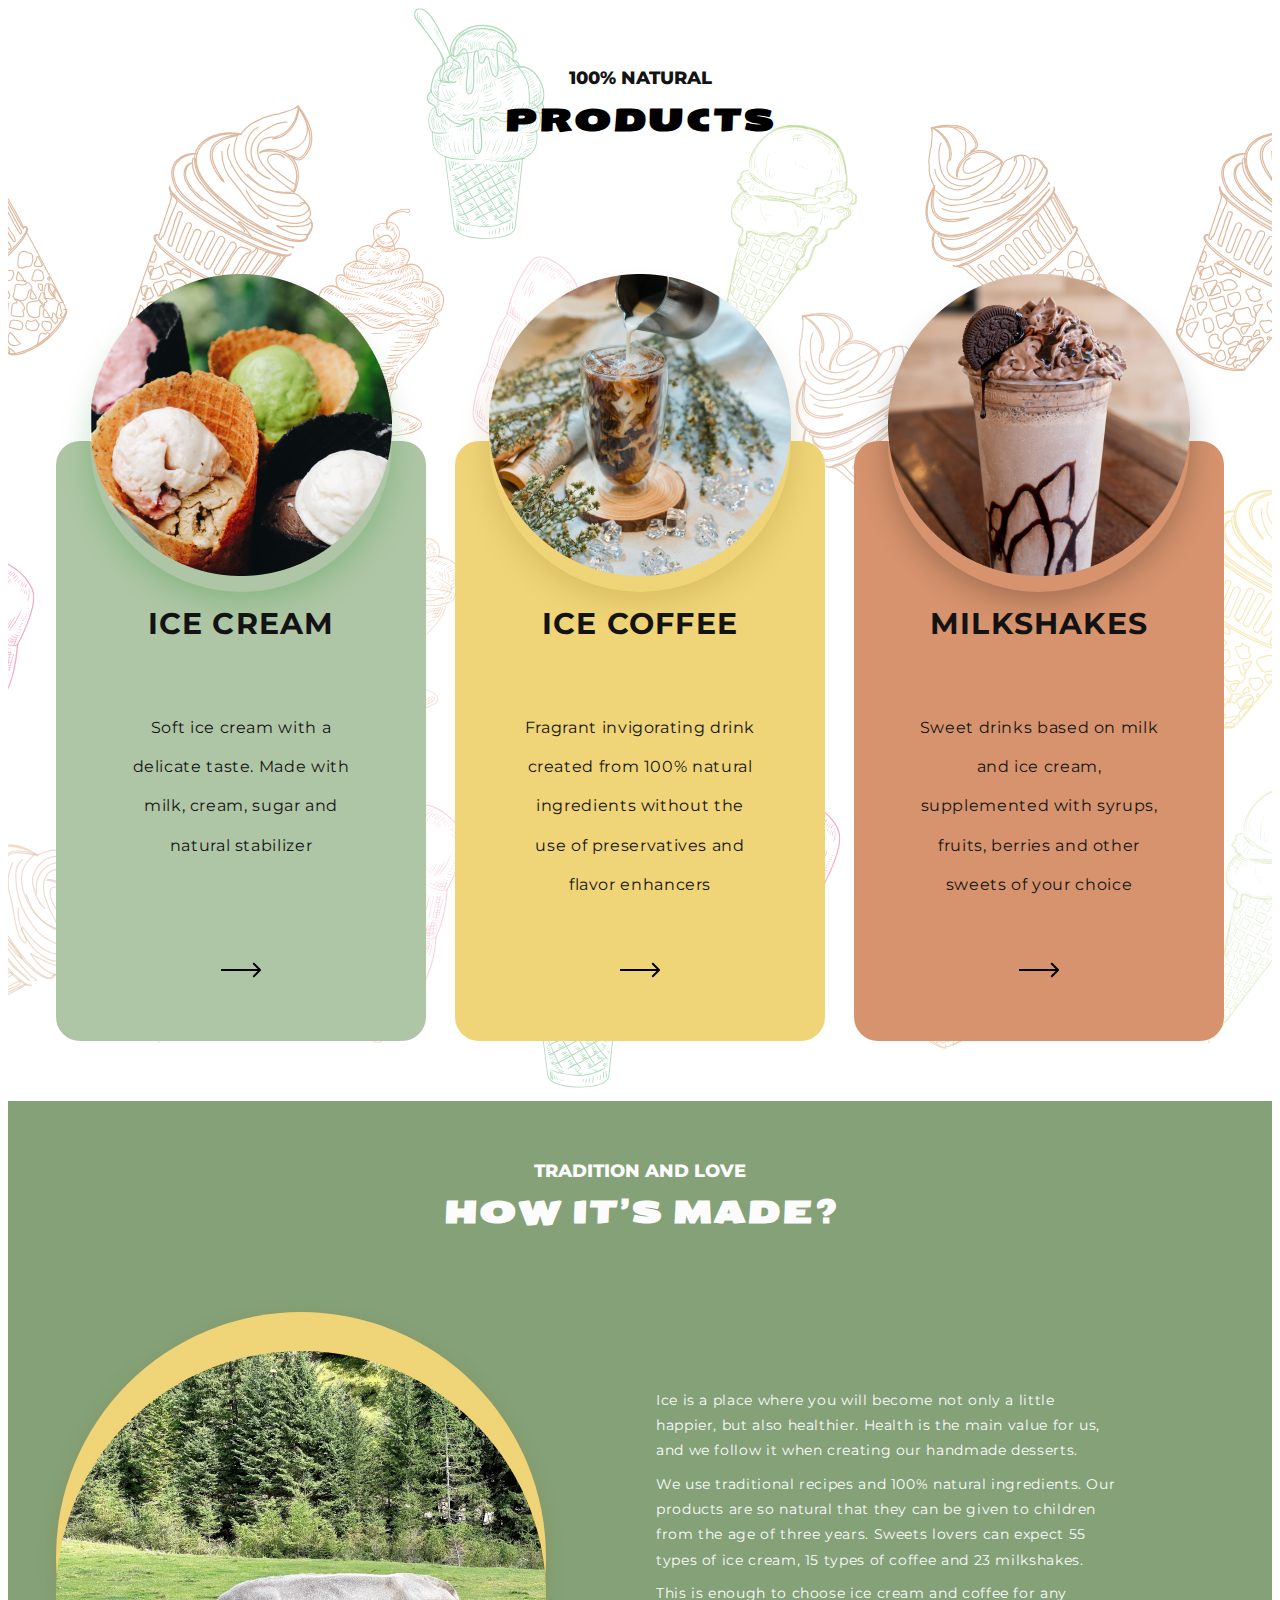
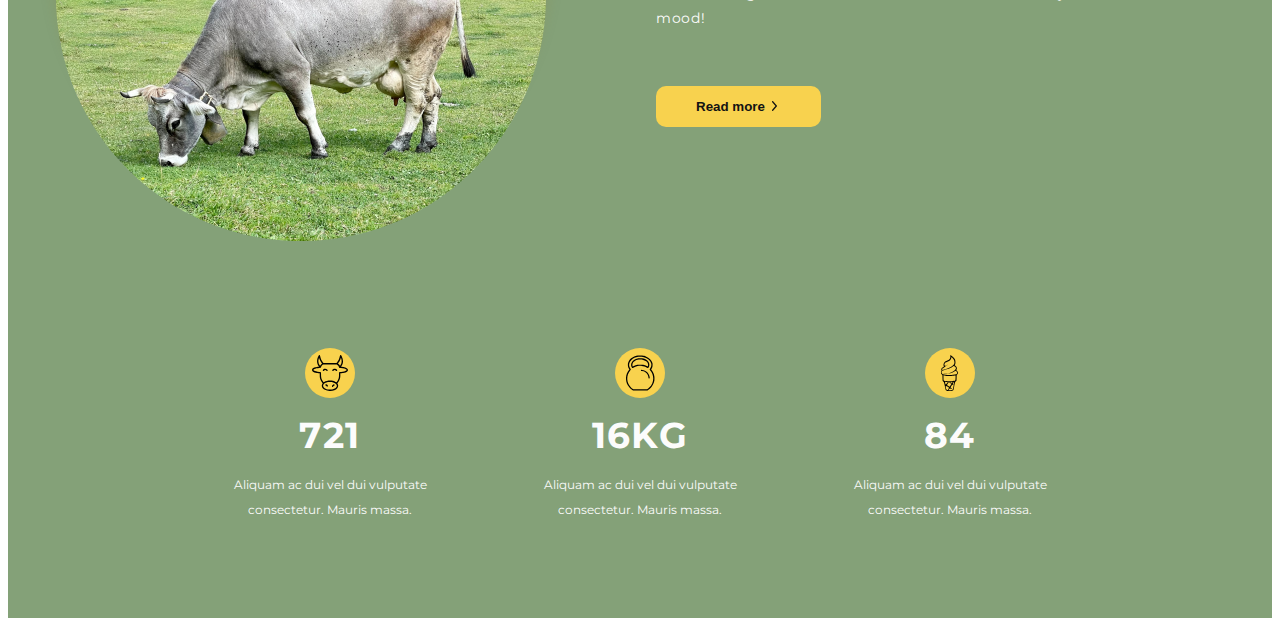
==== commit cb83fc3e: "added about section and section benefits" ====
--- a/index.html
+++ b/index.html
@@ -3,6 +3,7 @@
   <head>
     <meta charset="UTF-8" />
     <meta name="viewport" content="width=device-width, initial-scale=1.0" />
+    <meta name="description" content="Hand-made high quality ice cream, order ice-cream online">
     <title>Ice cream</title>
     <link rel="preconnect" href="https://fonts.googleapis.com" />
     <link rel="preconnect" href="https://fonts.gstatic.com" crossorigin />
@@ -185,7 +186,7 @@
       <section class="products section">
         <div class="container">
           <p class="uppertittle uppertittle--dark">100% natural</p>
-          <h2 class="section-tittle">products</h2>
+          <h2 class="tittle">products</h2>
           <ul class="products__list list">
             <li class="products__item">
               <div class="products__block products__block--green">
@@ -197,7 +198,7 @@
                   Soft ice cream with a delicate taste. Made with milk, cream,
                   sugar and natural stabilizer
                 </p>
-                <button class="products__button" type="button">
+                <button class="products__button" type="button" aria-label="ice-cream order button">
                   <svg class="products__icon" width="40" height="16">
                     <use href="./img/sprite.svg#arrow-to-right"></use>
                   </svg>
@@ -216,7 +217,7 @@
                   ingredients without the use of preservatives and flavor
                   enhancers
                 </p>
-                <button class="products__button" type="button">
+                <button class="products__button" type="button" aria-label="ice-cream order button">
                   <svg class="products__icon" width="40" height="16">
                     <use href="./img/sprite.svg#arrow-to-right"></use>
                   </svg>
@@ -234,7 +235,7 @@
                   Sweet drinks based on milk and ice cream, supplemented with
                   syrups, fruits, berries and other sweets of your choice
                 </p>
-                <button class="products__button" type="button">
+                <button class="products__button" type="button" aria-label="ice-cream order button">
                   <svg class="products__icon" width="40" height="16">
                     <use href="./img/sprite.svg#arrow-to-right"></use>
                   </svg>
@@ -242,16 +243,13 @@
               </div>
             </li>
           </ul>
-
-          <div class="icon-block"></div>
-        </div>
       </section>
       <!-- Як це працює? -->
       <section class="about section">
         <div class="container">
-          <p class="uppertittle uppertittle--light">tradition and love</p>
-          <h2 class="tittle tittle--dark">how it’s made?</h2>
-          <div class="about__text-block">
+          <p class="about__uppertittle uppertittle uppertittle--light">tradition and love</p>
+          <h2 class="about__title tittle tittle--light">how it’s made?</h2>
+          <div class="about__block">
             <div class="about__decoration"></div>
             <div class="about__information">
               <p class="about__text">
@@ -268,30 +266,46 @@
               <p class="about__text">
                 This is enough to choose ice cream and coffee for any mood!
               </p>
-              <button class="about__button btn">Read more</button>
+              <button class="about__button button btn"><span class="butoon__label">Read more</span>
+          <svg class="button__icon" width="12" height="12">
+                    <use href="./img/sprite.svg#arrow"></use></svg
+                ></button>
             </div>
           </div>
-          <ul class="about__list list">
-            <li class="about__item">
-              <svg class="about__icon" width="36" height="36">
+        </div>
+      </section>
+      <section class="benefits">
+        <ul class="benefits__list list">
+            <li class="benefits__item">
+              <div class="benefits__icon-block">
+                <svg class="benefits__icon" width="36" height="36">
                 <use href="./img/sprite.svg#cow"></use>
               </svg>
-            </li>
-            <li class="about__item">
-              <svg class="about__icon" width="36" height="36">
+              </div>
+              <b class="benefits__quantity">721</b>
+              <p class="benefits__text">Aliquam ac dui vel dui vulputate consectetur. Mauris massa.</p>
+            </li>
+            <li class="benefits__item">
+              <div class="benefits__icon-block">
+                <svg class="benefits__icon" width="36" height="36">
                 <use href="./img/sprite.svg#weight"></use>
               </svg>
-            </li>
-            <li class="about__item">
-              <svg class="about__icon" width="36" height="36">
+              </div>
+              <b class="benefits__quantity">16KG</b>
+              <p class="benefits__text">Aliquam ac dui vel dui vulputate consectetur. Mauris massa.</p>
+            </li>
+            <li class="benefits__item">
+              <div class="benefits__icon-block">
+                <svg class="benefits__icon" width="36" height="36">
                 <use href="./img/sprite.svg#ice-cream"></use>
               </svg>
+              </div>
+              <b class="benefits__quantity">84</b>
+              <p class="benefits__text">Aliquam ac dui vel dui vulputate consectetur. Mauris massa.</p>
             </li>
           </ul>
-
-          <div class="icon-block"></div>
-        </div>
       </section>
+      
       <!-- <section class="gallery section">
         <div class="container">
           <h2 class="section-tittle">Чим ми займаємося</h2>
@@ -516,7 +530,7 @@
       </div>
     </footer> -->
 
-    <ul class="socials-list list">
+    <!-- <ul class="socials-list list">
       <li class="socials__item">
         <a
           class="socials__link team__link"
@@ -553,7 +567,7 @@
             <use href="./img/sprite.svg#facebook"></use></svg
         ></a>
       </li>
-    </ul>
+    </ul> -->
 
     <script src="./js/modal.js"></script>
     <script src="./js/mobile-menu.js"></script>
--- a/css/main.min.css
+++ b/css/main.min.css
@@ -1 +1 @@
-:root{--background-color-main: #84a178;--background-color-products-1: #aec6a5;--background-color-products-2: #efd478;--background-color-products-3: #d6936d;--button-hover-color: #0A8817;--button-disabled-color: #ABABAB;--accent-color: #f8d24e;--main-text-color: #fcfcfc;--text-color: #131313;--text-color-black: #000000;--text-color-white: #ffffff;--second-text-color: #ababab;--footer-text-color: #7a7a7a;--card-gap: 30px;--grid-items: 4;--main-font: "Montserrat", sans-serif;--second-font: "Seymour One", sans-serif;--third-font: "DM Sans", sans-serif}.visually-hidden{position:absolute;width:1px;height:1px;margin:-1px;border:0;padding:0;white-space:nowrap;-webkit-clip-path:inset(100%);clip-path:inset(100%);clip:rect(0 0 0 0);overflow:hidden}*,*::before,*::after{-webkit-box-sizing:border-box;box-sizing:border-box}body{font-family:var(--main-font)}.img{display:block;max-width:100%;height:auto}.grid{display:-webkit-box;display:-ms-flexbox;display:flex;-ms-flex-wrap:wrap;flex-wrap:wrap;gap:var(--card-gap)}.grid-item{-ms-flex-preferred-size:calc((100% - var(--card-gap)*(var(--grid-items) - 1))/var(--grid-items));flex-basis:calc((100% - var(--card-gap)*(var(--grid-items) - 1))/var(--grid-items))}.container{margin-left:auto;margin-right:auto;padding-left:20px;padding-right:20px}@media screen and (min-width: 480px)and (max-width: 767px){.container{max-width:480px}}@media screen and (min-width: 768px){.container{width:768px;padding-left:32px;padding-right:32px}}@media screen and (min-width: 1200px){.container{width:1200px;padding-left:16px;padding-right:16px}}.btn{display:-webkit-box;display:-ms-flexbox;display:flex;-webkit-box-pack:center;-ms-flex-pack:center;justify-content:center;-webkit-box-align:center;-ms-flex-align:center;align-items:center;padding-top:12px;padding-right:40px;padding-bottom:12px;padding-left:40px;border:none;border-radius:10px;color:var(--text-color);background-color:var(--accent-color);text-align:center;font-weight:600;line-height:1.28;-webkit-transition:background-color 250ms cubic-bezier(0.075, 0.82, 0.165, 1),color 250ms cubic-bezier(0.075, 0.82, 0.165, 1);transition:background-color 250ms cubic-bezier(0.075, 0.82, 0.165, 1),color 250ms cubic-bezier(0.075, 0.82, 0.165, 1)}.btn:hover{background-color:var(--button-hover-color)}.btn:focus{background-color:var(--button-hover-color);color:var(--text-color-white)}.btn:disabled{background-color:var(--button-disabled-color)}.btn--transparent{background-color:rgba(0,0,0,0);border:2px solid var(--accent-color);-webkit-transition:border-color 250ms cubic-bezier(0.075, 0.82, 0.165, 1),color 250ms cubic-bezier(0.075, 0.82, 0.165, 1);transition:border-color 250ms cubic-bezier(0.075, 0.82, 0.165, 1),color 250ms cubic-bezier(0.075, 0.82, 0.165, 1)}.btn--transparent:hover,.btn--transparent:focus{background-color:rgba(0,0,0,0);border-color:var(--button-hover-color)}.btn--transparent:disabled{background-color:rgba(0,0,0,0);border-color:var(--button-disabled-color)}@media screen and (max-width: 1199px){.btn--transparent{font-size:12px}}.btn--underlined{border:none;background-color:rgba(0,0,0,0);color:var(--accent-color);line-height:1.2;text-decoration:underline}.btn--underlined:hover{background-color:rgba(0,0,0,0);color:var(--button-hover-color)}.btn--underlined:focus{color:var(--text-color-white)}.btn--underlined:disabled{background-color:rgba(0,0,0,0);color:var(--button-disabled-color)}@media screen and (max-width: 1199px){.btn--underlined{font-size:12px}}.button__icon{margin-left:4px;fill:currentColor}.uppertittle{margin-bottom:12px;text-align:center;font-size:18px;font-weight:800;line-height:1.2;text-transform:uppercase}.uppertittle--dark{color:var(--text-color)}.uppertittle--ligt{color:var(--main-text-color)}.section-tittle{text-align:center;font-family:var(--second-font);font-size:30px;line-height:1.2;letter-spacing:1.2px;text-transform:uppercase}.section-tittle--dark{color:var(--text-color)}.section-tittle--ligt{color:var(--main-text-color)}@media screen and (max-width: 767px){.section-tittle{margin-bottom:148px}}@media screen and (min-width: 768px){.section-tittle{margin-bottom:200px}}@media screen and (min-width: 1200px){.section-tittle{margin-bottom:303px}}h1,h2,h3,h4,h5,h6,p{margin:0;padding:0}.list{list-style:none;margin:0;padding:0}.nav{display:-webkit-box;display:-ms-flexbox;display:flex;-webkit-box-align:center;-ms-flex-align:center;align-items:center}.nav-list{display:none}.page-header__menu.is-open .nav-list{display:block}@media screen and (min-width: 768px){.nav-list{display:-webkit-box;display:-ms-flexbox;display:flex;-webkit-box-align:center;-ms-flex-align:center;align-items:center;list-style:none}}@media screen and (max-width: 320px){.page-header__menu.is-open .nav-list{margin-bottom:180px}}@media screen and (min-width: 321px){.page-header__menu.is-open .nav-list{margin-bottom:306px}}.nav__item{position:relative}.nav__item:not(:last-child){margin-right:50px}.page-header__menu.is-open .nav__item:not(:last-child){margin-right:0;margin-bottom:32px}@media screen and (max-width: 479px){.page-header__menu.is-open .nav__item:not(:last-child){margin-bottom:12px}}.nav__link{display:block;padding-top:32px;padding-bottom:32px;color:var(--main-black-color);font-size:14px;font-weight:500;line-height:1.2;letter-spacing:.28px;text-decoration:none;-webkit-transition:color 250ms cubic-bezier(0.4, 0, 0.2, 1);transition:color 250ms cubic-bezier(0.4, 0, 0.2, 1)}.page-header__menu.is-open .nav__link{padding:0;font-size:40px;letter-spacing:.8px}@media screen and (max-width: 479px){.page-header__menu.is-open .nav__link{font-size:24px}}.page-header__menu.is-open .nav__link:hover,.page-header__menu.is-open .nav__link:focus,.nav__link:hover,.nav__link:focus,.nav__link:active{color:var(--accent-color)}.nav__link--current{color:var(--accent-color)}.nav__link--current::after{content:"";position:absolute;bottom:0;left:0;display:block;width:100%;height:4px;border-radius:2px;background:var(--accent-color)}.page-header__menu.is-open .nav__link--current::after{content:"";display:none}.contacts{display:none}.page-header__menu.is-open .contacts{display:-webkit-box;display:-ms-flexbox;display:flex;-webkit-box-orient:vertical;-webkit-box-direction:normal;-ms-flex-direction:column;flex-direction:column;margin-bottom:64px}@media screen and (max-width: 479px){.page-header__menu.is-open .contacts{margin-bottom:40px}}@media screen and (min-width: 768px){.contacts{display:block;margin-left:auto}}@media screen and (min-width: 768px)and (max-width: 1200px){.contacts{padding-top:16px;padding-bottom:16px}}@media screen and (min-width: 1200px){.contacts{display:-webkit-box;display:-ms-flexbox;display:flex;-webkit-box-pack:center;-ms-flex-pack:center;justify-content:center;-webkit-box-align:center;-ms-flex-align:center;align-items:center}}.page-header__menu.is-open .contacts__item:last-child .contacts__link{margin-bottom:32px;font-size:34px;letter-spacing:.68px;color:var(--accent-color)}@media screen and (max-width: 479px){.page-header__menu.is-open .contacts__item:last-child .contacts__link{margin-bottom:15px;font-size:24px}}.page-header__menu.is-open .contacts__item:first-child .contacts__link{font-size:24px;letter-spacing:.48px}@media screen and (max-width: 479px){.page-header__menu.is-open .contacts__item:first-child .contacts__link{font-size:24px}}.page-header__menu.is-open .contacts__item:not(:last-child):not(:last-child){-webkit-box-ordinal-group:3;-ms-flex-order:2;order:2}@media screen and (min-width: 1200px){.contacts__item:not(:last-child){margin-right:50px}}.contacts__link{display:-webkit-box;display:-ms-flexbox;display:flex;-webkit-box-align:center;-ms-flex-align:center;align-items:center;padding-top:32px;padding-bottom:32px;color:var(--text-color);text-decoration:none;font-size:14px;font-weight:500;line-height:1.2;letter-spacing:.28px;-webkit-transition:color 250ms cubic-bezier(0.4, 0, 0.2, 1);transition:color 250ms cubic-bezier(0.4, 0, 0.2, 1)}.page-header__menu.is-open .contacts__link{padding:0}.contacts__link:hover,.contacts__link:focus{color:var(--accent-color)}@media screen and (min-width: 768px)and (max-width: 1200px){.contacts__link{padding-top:5px;padding-bottom:5px}}.contacts__icon{margin-right:10px;fill:currentColor}.page-header__menu.is-open .contacts__icon{display:none}.backdrop{position:fixed;width:100vw;height:100vh;top:0;left:0;z-index:100;opacity:1;display:-webkit-box;display:-ms-flexbox;display:flex;-webkit-box-pack:center;-ms-flex-pack:center;justify-content:center;-webkit-box-align:center;-ms-flex-align:center;align-items:center;background-color:var(--background-modal);-webkit-transition:opacity 250ms cubic-bezier(0.4, 0, 0.2, 1);transition:opacity 250ms cubic-bezier(0.4, 0, 0.2, 1)}.js-is-hidden{visibility:hidden;opacity:0;pointer-events:none}.modal{position:absolute;top:50%;left:50%;-webkit-transform:translate(-50%, -50%) scale(1);transform:translate(-50%, -50%) scale(1);margin-right:auto;margin-left:auto;border-radius:4px;background:var(--background-color-1);-webkit-box-shadow:0px 2px 1px 0px rgba(0,0,0,.2),0px 1px 1px 0px rgba(0,0,0,.14),0px 1px 3px 0px rgba(0,0,0,.12);box-shadow:0px 2px 1px 0px rgba(0,0,0,.2),0px 1px 1px 0px rgba(0,0,0,.14),0px 1px 3px 0px rgba(0,0,0,.12);-webkit-transition:-webkit-transform 250ms cubic-bezier(0.4, 0, 0.2, 1);transition:-webkit-transform 250ms cubic-bezier(0.4, 0, 0.2, 1);transition:transform 250ms cubic-bezier(0.4, 0, 0.2, 1);transition:transform 250ms cubic-bezier(0.4, 0, 0.2, 1), -webkit-transform 250ms cubic-bezier(0.4, 0, 0.2, 1)}@media screen and (max-width: 376px){.modal{max-width:300px;max-height:460px}}@media screen and (min-width: 377px)and (max-width: 479px){.modal{max-width:373px;max-height:609px}}@media screen and (max-width: 1199px){.modal{width:450px;height:609px}}@media screen and (min-width: 1200px){.modal{width:528px;height:581px}}.backdrop.is-hidden .modal{-webkit-transform:translate(-50%, -50%) scale(0.2);transform:translate(-50%, -50%) scale(0.2)}.modal__button{position:absolute;top:8px;right:8px;display:-webkit-box;display:-ms-flexbox;display:flex;-webkit-box-pack:center;-ms-flex-pack:center;justify-content:center;width:30px;height:30px;-webkit-box-align:center;-ms-flex-align:center;align-items:center;border-radius:50%;cursor:pointer;border:1px solid var(--modal-button);background-color:var(--background-color-1);color:var(--modal-icon-button);-webkit-transition:color 250ms cubic-bezier(0.4, 0, 0.2, 1);transition:color 250ms cubic-bezier(0.4, 0, 0.2, 1)}.modal__button:hover,.modal__button:focus{color:var(--accent-color)}@media screen and (max-width: 379px){.modal__button{top:5px;right:5px;width:25px;height:25px}}.modal__icon{fill:currentColor}.form{padding-top:40px;padding-right:40px;padding-bottom:40px;padding-left:40px}@media screen and (max-width: 379px){.form{padding-top:20px;padding-right:10px;padding-bottom:20px;padding-left:10px}}.form__title{display:block;margin-bottom:12px;color:var(--main-black-color);text-align:center;font-size:20px;font-weight:700;line-height:1.2;letter-spacing:.6px}@media screen and (max-width: 379px){.form__title{font-size:14px}}@media screen and (min-width: 380px)and (max-width: 1199px){.form__title{line-height:1.5}}@media screen and (min-width: 1200px){.form__title{line-height:1.2}}.form__item{position:relative;display:-webkit-box;display:-ms-flexbox;display:flex;-webkit-box-orient:vertical;-webkit-box-direction:normal;-ms-flex-direction:column;flex-direction:column;-webkit-box-align:start;-ms-flex-align:start;align-items:start;margin-bottom:10px}.form__label{color:var(--text-color);font-size:12px;line-height:1.2;letter-spacing:.12px}.form__label:not(:last-child){margin-bottom:4px}.form__image{position:absolute;bottom:11px;left:12px;-webkit-transition:fill 250ms cubic-bezier(0.4, 0, 0.2, 1);transition:fill 250ms cubic-bezier(0.4, 0, 0.2, 1)}.form__input:focus+.form__image{fill:var(--accent-color)}.form__input{width:100%;height:40px;padding-top:11px;padding-right:12px;padding-bottom:11px;padding-left:42px;border-radius:4px;border:1px solid rgba(33,33,33,.2);cursor:pointer;-webkit-transition:border 250ms cubic-bezier(0.4, 0, 0.2, 1);transition:border 250ms cubic-bezier(0.4, 0, 0.2, 1)}.form__input:focus{border:1px solid var(--accent-color);outline:rgba(0,0,0,0)}.form__text-block{margin-bottom:20px}.form__textarea{width:100%;height:120px;padding-top:12px;padding-right:16px;padding-bottom:12px;padding-left:16px;resize:none;cursor:pointer;border-radius:4px;border:1px solid rgba(33,33,33,.2);-webkit-transition:border 250ms cubic-bezier(0.4, 0, 0.2, 1);transition:border 250ms cubic-bezier(0.4, 0, 0.2, 1)}.form__textarea::-webkit-input-placeholder{color:rgba(117,117,117,.5);font-size:12px;line-height:1.2;letter-spacing:.12px}.form__textarea::-moz-placeholder{color:rgba(117,117,117,.5);font-size:12px;line-height:1.2;letter-spacing:.12px}.form__textarea:-ms-input-placeholder{color:rgba(117,117,117,.5);font-size:12px;line-height:1.2;letter-spacing:.12px}.form__textarea::-ms-input-placeholder{color:rgba(117,117,117,.5);font-size:12px;line-height:1.2;letter-spacing:.12px}.form__textarea::placeholder{color:rgba(117,117,117,.5);font-size:12px;line-height:1.2;letter-spacing:.12px}.form__textarea:focus{border:1px solid var(--accent-color);outline:rgba(0,0,0,0)}@media screen and (max-width: 379px){.form__textarea{height:50px}}.form__policy{display:-webkit-box;display:-ms-flexbox;display:flex;-webkit-box-align:center;-ms-flex-align:center;align-items:center;padding-left:12px;margin-bottom:30px}@media screen and (max-width: 379px){.form__policy{margin-bottom:20px}}.form__checkbox{display:-webkit-box;display:-ms-flexbox;display:flex;-webkit-box-pack:center;-ms-flex-pack:center;justify-content:center;-webkit-box-align:center;-ms-flex-align:center;align-items:center;width:16px;height:15px;background-color:var(--accent-color);border:2px solid var(--accent-color);border-radius:4px;-webkit-transition:background-color 250ms cubic-bezier(0.4, 0, 0.2, 1),border 250ms cubic-bezier(0.4, 0, 0.2, 1);transition:background-color 250ms cubic-bezier(0.4, 0, 0.2, 1),border 250ms cubic-bezier(0.4, 0, 0.2, 1)}.form__policy-input:checked~.form__checkbox{border:2px solid var(--main-black-color);background:var(--background-color-1)}.form__policy-input:focus~.form__checkbox{border:2px solid var(--accent-color)}.form__policy-image{fill:var(--background-color-1)}.form__checkbox-label{margin-left:8px;font-size:14px;line-height:1.71;letter-spacing:.42px}@media screen and (max-width: 379px){.form__checkbox-label{font-size:8px}}@media screen and (min-width: 380px)and (max-width: 450px){.form__checkbox-label{font-size:9px}}@media screen and (min-width: 451px)and (max-width: 1199px){.form__checkbox-label{font-size:12px}}.form__link{margin-left:5px;color:var(--accent-color);line-height:1.71;letter-spacing:.42px;text-decoration-line:underline}.form__button{display:block;width:200px;height:50px;margin-right:auto;margin-left:auto;border-color:rgba(0,0,0,0);border-radius:4px;background-color:var(--accent-color);-webkit-box-shadow:0px 4px 4px 0px rgba(0,0,0,.15);box-shadow:0px 4px 4px 0px rgba(0,0,0,.15);cursor:pointer;color:var(--background-color-1);text-align:center;font-size:16px;font-weight:700;line-height:1.87;letter-spacing:.96px;-webkit-transition:background-color 250ms cubic-bezier(0.4, 0, 0.2, 1);transition:background-color 250ms cubic-bezier(0.4, 0, 0.2, 1)}.form__button:hover,.form__button:focus{background-color:var(--accent-color-2)}@media screen and (max-width: 379px){.form__button{width:150px;height:40px;font-size:12px}}.socials-list{display:-webkit-box;display:-ms-flexbox;display:flex;-webkit-box-pack:center;-ms-flex-pack:center;justify-content:center}.socials__item:not(:last-child){margin-right:10px}.socials__link{display:-webkit-box;display:-ms-flexbox;display:flex;-webkit-box-pack:center;-ms-flex-pack:center;justify-content:center;-webkit-box-align:center;-ms-flex-align:center;align-items:center;width:34px;height:34px;border-radius:50%;background-color:var(--accent-color);-webkit-transition:background-color 250ms cubic-bezier(0.4, 0, 0.2, 1);transition:background-color 250ms cubic-bezier(0.4, 0, 0.2, 1)}.socials__icon{fill:var(--background-color-main)}.socials__link:hover .socials__icon,.socials__link:focus .socials__icon{fill:var(--text-color-white)}.about{background-color:var(--background-color-main)}@media screen and (min-width: 1200px){.benefits{padding-bottom:0}}@media screen and (min-width: 768px){.benefits__list{display:-webkit-box;display:-ms-flexbox;display:flex;-ms-flex-wrap:wrap;flex-wrap:wrap;margin:-15px}}@media screen and (max-width: 767px){.benefits__item{margin-bottom:30px;max-width:450px}.benefits__item:last-child{margin-bottom:0}}@media screen and (min-width: 768px){.benefits__item{width:354px;margin:15px}}@media screen and (min-width: 1200px){.benefits__item{max-width:270px;margin-right:15px}.benefits__item:last-child{margin-right:0}}.benefits__block{display:-webkit-box;display:-ms-flexbox;display:flex;-webkit-box-pack:center;-ms-flex-pack:center;justify-content:center;-webkit-box-align:center;-ms-flex-align:center;align-items:center;max-width:450px;height:120px;margin-bottom:30px;border-radius:4px;background-color:var(--background-color-2)}@media screen and (min-width: 1200px){.benefits__block{min-width:270px}}.benefits__subtittle{color:var(--main-black-color);font-size:14px;font-weight:700;line-height:1.2;letter-spacing:.42px;text-transform:uppercase;margin-bottom:10px;padding-bottom:0}@media screen and (max-width: 767px){.benefits__subtittle{text-align:center}}.benefits__text{color:var(--text-color);font-size:14px;line-height:1.7;letter-spacing:.42px}.gallery{display:none}@media screen and (min-width: 1200px){.gallery{display:block}}.gallery__list{display:-webkit-box;display:-ms-flexbox;display:flex;-ms-flex-wrap:wrap;flex-wrap:wrap;gap:30px}.gallery__item{position:relative;z-index:1;--grid-items: 3}.gallery__text{position:absolute;bottom:0;left:0;z-index:1;width:100%;min-height:70px;display:-webkit-inline-box;display:-ms-inline-flexbox;display:inline-flex;-webkit-box-pack:center;-ms-flex-pack:center;justify-content:center;-webkit-box-align:center;-ms-flex-align:center;align-items:center;background-color:var(--gallary-background);color:var(--background-color-1);font-weight:700;line-height:1.2;letter-spacing:.42px;text-transform:uppercase;text-align:center}.products{padding-top:60px;padding-bottom:60px}@media screen and (max-width: 767px){.products{background-image:url(/img/background/background-mb.svg);background-position:center;background-repeat:repeat;background-size:contain}}@media screen and (min-width: 768px)and (max-width: 1199px){.products{background-image:url(/img/background/background-tb.svg);background-position:center;background-repeat:repeat;background-size:contain}}@media screen and (min-width: 1200px){.products{background-image:url(/img/background/background-dt.svg);background-position:center;background-repeat:repeat;background-size:contain}}@media screen and (min-width: 768px){.products__list{display:-webkit-box;display:-ms-flexbox;display:flex;-webkit-box-pack:justify;-ms-flex-pack:justify;justify-content:space-between;-webkit-box-align:center;-ms-flex-align:center;align-items:center}}.products__item{position:relative}@media screen and (max-width: 767px){.products__item:not(:last-child){margin-bottom:168px}}.products__block{position:relative;display:-webkit-box;display:-ms-flexbox;display:flex;-webkit-box-orient:vertical;-webkit-box-direction:normal;-ms-flex-direction:column;flex-direction:column;padding-bottom:16px;margin-right:auto;margin-left:auto;border-radius:24px}.products__block--green{background-color:var(--background-color-products-1)}.products__block--yellow{background-color:var(--background-color-products-2)}.products__block--brown{background-color:var(--background-color-products-3)}@media screen and (max-width: 320px){.products__block{width:280px;min-height:420px;padding-top:123px;padding-right:40px;padding-left:40px}}@media screen and (min-width: 321px)and (max-width: 767px){.products__block{width:320px;min-height:420px;padding-top:126px;padding-right:40px;padding-left:40px}}@media screen and (min-width: 768px)and (max-width: 1199px){.products__block{width:224px;height:570px;padding-top:108px;padding-right:26px;padding-bottom:12px;padding-left:26px}}@media screen and (min-width: 1200px){.products__block{width:370px;height:600px;padding-top:165px;padding-right:64px;padding-left:64px;padding-bottom:60px}}.products__subtittle{color:var(--text-color);text-align:center;font-size:20px;font-weight:700;line-height:1.2;letter-spacing:.8px;text-transform:uppercase}@media screen and (max-width: 1199px){.products__subtittle{margin-bottom:40px}}@media screen and (min-width: 768px){.products__subtittle{font-size:22px;letter-spacing:.88px}}@media screen and (min-width: 1200px){.products__subtittle{margin-bottom:66px;font-size:30px;letter-spacing:1.2px}}.products__text{-webkit-box-flex:1;-ms-flex-positive:1;flex-grow:1;color:var(--text-color);text-align:center;line-height:2.46;letter-spacing:.56px}@media screen and (max-width: 1199px){.products__text{margin-bottom:53px}}@media screen and (min-width: 1200px){.products__text{font-size:16px;letter-spacing:.64px}}.products__button{display:block;margin-top:auto;margin-right:auto;margin-left:auto;padding:0;cursor:pointer;border:none;background-color:rgba(0,0,0,0)}.products__decoration{position:absolute;top:0;left:50%;-webkit-transform:translate(-50%, -50%);transform:translate(-50%, -50%);border-radius:50%}@media screen and (max-width: 1199px){.products__decoration{width:200px;height:200px}}@media screen and (min-width: 1199px){.products__decoration{width:302px;height:302px}}.products__decoration--green{background-color:linear-gradient(0deg, rgba(156, 190, 143, 0.7) 0%, rgba(156, 190, 143, 0.7) 100%),#d9d9d9;-webkit-box-shadow:0px 8px 30px 0px rgba(10,136,23,.25);box-shadow:0px 8px 30px 0px rgba(10,136,23,.25)}.products__decoration--green::before{content:"";position:absolute;top:-11px;width:200px;height:200px;background-image:url(/img/icons/product/product-first-tb-mb.png);background-repeat:no-repeat;background-position:center;background-size:cover;position:absolute}@media(min-device-pixel-ratio: 2),(-webkit-min-device-pixel-ratio: 2),(min-resolution: 192dpi),(min-resolution: 2dppx){.products__decoration--green::before{background-image:url(/img/icons/product/product-first-tb-mb@2x.png)}}@media screen and (min-width: 1200px){.products__decoration--green::before{top:-16px;width:302px;height:302px;background-image:url(/img/icons/product/product-first-dt.png);background-repeat:no-repeat;background-position:center;background-size:cover}}@media screen and (min-width: 1200px)and (min-device-pixel-ratio: 2),screen and (min-width: 1200px)and (-webkit-min-device-pixel-ratio: 2),screen and (min-width: 1200px)and (min-resolution: 192dpi),screen and (min-width: 1200px)and (min-resolution: 2dppx){.products__decoration--green::before{background-image:url(/img/icons/product/product-first-dt@2x.png)}}.products__decoration--yellow{background:-webkit-gradient(linear, left bottom, left top, from(rgba(248, 210, 78, 0.7)), to(rgba(248, 210, 78, 0.7))),#d9d9d9;background:linear-gradient(0deg, rgba(248, 210, 78, 0.7) 0%, rgba(248, 210, 78, 0.7) 100%),#d9d9d9;-webkit-box-shadow:0px 8px 30px 0px rgba(153,114,23,.25);box-shadow:0px 8px 30px 0px rgba(153,114,23,.25)}.products__decoration--yellow::before{content:"";position:absolute;top:-11px;width:200px;height:200px;background-image:url(/img/icons/product/product-second-tb-mb.png),url(/img/icons/product/ellipse-green.svg);background-repeat:no-repeat;background-position:center;background-size:cover;position:absolute}@media(min-device-pixel-ratio: 2),(-webkit-min-device-pixel-ratio: 2),(min-resolution: 192dpi),(min-resolution: 2dppx){.products__decoration--yellow::before{background-image:url(/img/icons/product/product-second-tb-mb@2x.png)}}@media screen and (min-width: 1200px){.products__decoration--yellow::before{top:-16px;width:302px;height:302px;background-image:url(/img/icons/product/product-second-dt.png),url(/img/icons/product/ellipse-green.svg);background-repeat:no-repeat;background-position:center;background-size:cover}}@media screen and (min-width: 1200px)and (min-device-pixel-ratio: 2),screen and (min-width: 1200px)and (-webkit-min-device-pixel-ratio: 2),screen and (min-width: 1200px)and (min-resolution: 192dpi),screen and (min-width: 1200px)and (min-resolution: 2dppx){.products__decoration--yellow::before{background-image:url(/img/icons/product/product-second-dt@2x.png)}}.products__decoration--brown{background-color:linear-gradient(0deg, rgba(213, 117, 63, 0.7) 0%, rgba(213, 117, 63, 0.7) 100%),#d9d9d9;-webkit-box-shadow:0px 8px 30px 0px rgba(0,0,0,.25);box-shadow:0px 8px 30px 0px rgba(0,0,0,.25)}.products__decoration--brown::before{content:"";position:absolute;top:-11px;width:200px;height:200px;background-image:url(/img/icons/product/product-third-tb-mb.png);background-repeat:no-repeat;background-position:center;background-size:cover;position:absolute}@media(min-device-pixel-ratio: 2),(-webkit-min-device-pixel-ratio: 2),(min-resolution: 192dpi),(min-resolution: 2dppx){.products__decoration--brown::before{background-image:url(/img/icons/product/product-third-tb-mb@2x.png)}}@media screen and (min-width: 1200px){.products__decoration--brown::before{top:-16px;width:302px;height:302px;background-image:url(/img/icons/product/product-third-dt.png);background-repeat:no-repeat;background-position:center;background-size:cover}}@media screen and (min-width: 1200px)and (min-device-pixel-ratio: 2),screen and (min-width: 1200px)and (-webkit-min-device-pixel-ratio: 2),screen and (min-width: 1200px)and (min-resolution: 192dpi),screen and (min-width: 1200px)and (min-resolution: 2dppx){.products__decoration--brown::before{background-image:url(/img/icons/product/product-third-dt@2x.png)}}.page-footer{background-color:var(--background-color-3);padding-top:60px;padding-bottom:60px}@media screen and (max-width: 767px){.page-footer{text-align:center}}.page-footer__container{display:block}@media screen and (min-width: 768px){.page-footer__container{display:-webkit-box;display:-ms-flexbox;display:flex;-webkit-box-align:baseline;-ms-flex-align:baseline;align-items:baseline;-ms-flex-wrap:wrap;flex-wrap:wrap}}@media screen and (min-width: 768px)and (max-width: 1199px){.page-footer__container{-ms-flex-pack:distribute;justify-content:space-around}}.page-footer__logo{display:inline-block;margin-bottom:28px;padding:0}@media screen and (max-width: 1199px){.address-container{text-align:center;margin-bottom:60px}}@media screen and (min-width: 1200px){.address-container{margin-right:70px;width:231px}}.address__text{display:inline-block;margin-bottom:12px;color:var(--background-color-1);font-size:14px;font-style:normal;line-height:1.7;letter-spacing:.42px}.address__item:first-child{margin-bottom:12px}.address__link{display:inline-block;color:var(--footer-link-color);font-size:14px;font-style:normal;line-height:1.7;letter-spacing:.42px;text-decoration:none;-webkit-transition:color 250ms cubic-bezier(0.4, 0, 0.2, 1);transition:color 250ms cubic-bezier(0.4, 0, 0.2, 1)}.address__link:hover,.address__link:focus{color:var(--background-color-1)}@media screen and (max-width: 767px){.page-footer__socials{margin-bottom:60px}}@media screen and (min-width: 1200px){.page-footer__socials{margin-right:93px}}@media screen and (max-width: 767px){.page-footer__list{-webkit-box-pack:center;-ms-flex-pack:center;justify-content:center}}.page-footer__text{margin-bottom:20px;color:var(--background-color-1);font-size:14px;font-weight:700;line-height:1.2;letter-spacing:.42px;text-transform:uppercase}@media screen and (max-width: 1199px){.page-footer__text{text-align:center}}@media screen and (min-width: 1200px){.subscription__container{display:-webkit-box;display:-ms-flexbox;display:flex}}.subscription__input{width:358px;height:50px;padding-top:15px;padding-right:16px;padding-bottom:15px;padding-left:16px;margin-right:12px;border-radius:4px;border:1px solid rgba(255,255,255,.3);background:rgba(33,150,243,0);-webkit-box-shadow:0px 4px 4px 0px rgba(0,0,0,.15);box-shadow:0px 4px 4px 0px rgba(0,0,0,.15);color:var(--background-color-1)}.subscription__input::-webkit-input-placeholder{color:var(--footer-link-color);font-size:16px;line-height:1.25;letter-spacing:.48px}.subscription__input::-moz-placeholder{color:var(--footer-link-color);font-size:16px;line-height:1.25;letter-spacing:.48px}.subscription__input:-ms-input-placeholder{color:var(--footer-link-color);font-size:16px;line-height:1.25;letter-spacing:.48px}.subscription__input::-ms-input-placeholder{color:var(--footer-link-color);font-size:16px;line-height:1.25;letter-spacing:.48px}.subscription__input::placeholder{color:var(--footer-link-color);font-size:16px;line-height:1.25;letter-spacing:.48px}@media screen and (max-width: 350px){.subscription__input{max-width:290px}}@media screen and (min-width: 350px)and (max-width: 450px){.subscription__input{max-width:320px}}@media screen and (max-width: 1199px){.subscription__input{margin-right:0;margin-bottom:20px}}.subscription__button{display:-webkit-box;display:-ms-flexbox;display:flex;padding-top:13px;padding-right:28px;padding-bottom:13px;padding-left:28px;width:200px;height:50px}.button__text{margin-right:12px}.button__img{fill:var(--background-color-1)}/*# sourceMappingURL=main.min.css.map */+:root{--background-color-main: #84a178;--background-color-products-1: #aec6a5;--background-color-products-2: #efd478;--background-color-products-3: #d6936d;--button-hover-color: #0A8817;--button-disabled-color: #ABABAB;--accent-color: #f8d24e;--main-text-color: #fcfcfc;--text-color: #131313;--text-color-black: #000000;--text-color-white: #ffffff;--second-text-color: #ababab;--footer-text-color: #7a7a7a;--card-gap: 30px;--grid-items: 4;--main-font: "Montserrat", sans-serif;--second-font: "Seymour One", sans-serif;--third-font: "DM Sans", sans-serif}.visually-hidden{position:absolute;width:1px;height:1px;margin:-1px;border:0;padding:0;white-space:nowrap;-webkit-clip-path:inset(100%);clip-path:inset(100%);clip:rect(0 0 0 0);overflow:hidden}*,*::before,*::after{-webkit-box-sizing:border-box;box-sizing:border-box}body{font-family:var(--main-font)}.img{display:block;max-width:100%;height:auto}.grid{display:-webkit-box;display:-ms-flexbox;display:flex;-ms-flex-wrap:wrap;flex-wrap:wrap;gap:var(--card-gap)}.grid-item{-ms-flex-preferred-size:calc((100% - var(--card-gap)*(var(--grid-items) - 1))/var(--grid-items));flex-basis:calc((100% - var(--card-gap)*(var(--grid-items) - 1))/var(--grid-items))}.container{margin-left:auto;margin-right:auto;padding-left:20px;padding-right:20px}@media screen and (min-width: 480px)and (max-width: 767px){.container{max-width:480px}}@media screen and (min-width: 768px){.container{width:768px;padding-left:32px;padding-right:32px}}@media screen and (min-width: 1200px){.container{width:1200px;padding-left:16px;padding-right:16px}}.btn{display:-webkit-box;display:-ms-flexbox;display:flex;-webkit-box-pack:center;-ms-flex-pack:center;justify-content:center;-webkit-box-align:center;-ms-flex-align:center;align-items:center;padding-top:12px;padding-right:40px;padding-bottom:12px;padding-left:40px;border:none;border-radius:10px;color:var(--text-color);background-color:var(--accent-color);text-align:center;font-weight:600;line-height:1.28;-webkit-transition:background-color 250ms cubic-bezier(0.075, 0.82, 0.165, 1),color 250ms cubic-bezier(0.075, 0.82, 0.165, 1);transition:background-color 250ms cubic-bezier(0.075, 0.82, 0.165, 1),color 250ms cubic-bezier(0.075, 0.82, 0.165, 1)}.btn:hover{background-color:var(--button-hover-color)}.btn:focus{background-color:var(--button-hover-color);color:var(--text-color-white)}.btn:disabled{background-color:var(--button-disabled-color)}.btn--transparent{background-color:rgba(0,0,0,0);border:2px solid var(--accent-color);-webkit-transition:border-color 250ms cubic-bezier(0.075, 0.82, 0.165, 1),color 250ms cubic-bezier(0.075, 0.82, 0.165, 1);transition:border-color 250ms cubic-bezier(0.075, 0.82, 0.165, 1),color 250ms cubic-bezier(0.075, 0.82, 0.165, 1)}.btn--transparent:hover,.btn--transparent:focus{background-color:rgba(0,0,0,0);border-color:var(--button-hover-color)}.btn--transparent:disabled{background-color:rgba(0,0,0,0);border-color:var(--button-disabled-color)}@media screen and (max-width: 1199px){.btn--transparent{font-size:12px}}.btn--underlined{border:none;background-color:rgba(0,0,0,0);color:var(--accent-color);line-height:1.2;text-decoration:underline}.btn--underlined:hover{background-color:rgba(0,0,0,0);color:var(--button-hover-color)}.btn--underlined:focus{color:var(--text-color-white)}.btn--underlined:disabled{background-color:rgba(0,0,0,0);color:var(--button-disabled-color)}@media screen and (max-width: 1199px){.btn--underlined{font-size:12px}}.button__icon{margin-left:4px;fill:currentColor}.uppertittle{margin-bottom:12px;text-align:center;font-size:18px;font-weight:800;line-height:1.2;text-transform:uppercase}.uppertittle--dark{color:var(--text-color)}.uppertittle--light{color:var(--main-text-color)}.tittle{text-align:center;font-family:var(--second-font);font-size:30px;line-height:1.2;letter-spacing:1.2px;text-transform:uppercase}.tittle--dark{color:var(--text-color)}.tittle--light{color:var(--main-text-color)}@media screen and (max-width: 767px){.tittle{margin-bottom:148px}}@media screen and (min-width: 768px){.tittle{margin-bottom:200px}}@media screen and (min-width: 1200px){.tittle{margin-bottom:303px}}h1,h2,h3,h4,h5,h6,p{margin:0;padding:0}.list{list-style:none;margin:0;padding:0}.nav{display:-webkit-box;display:-ms-flexbox;display:flex;-webkit-box-align:center;-ms-flex-align:center;align-items:center}.nav-list{display:none}.page-header__menu.is-open .nav-list{display:block}@media screen and (min-width: 768px){.nav-list{display:-webkit-box;display:-ms-flexbox;display:flex;-webkit-box-align:center;-ms-flex-align:center;align-items:center;list-style:none}}@media screen and (max-width: 320px){.page-header__menu.is-open .nav-list{margin-bottom:180px}}@media screen and (min-width: 321px){.page-header__menu.is-open .nav-list{margin-bottom:306px}}.nav__item{position:relative}.nav__item:not(:last-child){margin-right:50px}.page-header__menu.is-open .nav__item:not(:last-child){margin-right:0;margin-bottom:32px}@media screen and (max-width: 479px){.page-header__menu.is-open .nav__item:not(:last-child){margin-bottom:12px}}.nav__link{display:block;padding-top:32px;padding-bottom:32px;color:var(--main-black-color);font-size:14px;font-weight:500;line-height:1.2;letter-spacing:.28px;text-decoration:none;-webkit-transition:color 250ms cubic-bezier(0.4, 0, 0.2, 1);transition:color 250ms cubic-bezier(0.4, 0, 0.2, 1)}.page-header__menu.is-open .nav__link{padding:0;font-size:40px;letter-spacing:.8px}@media screen and (max-width: 479px){.page-header__menu.is-open .nav__link{font-size:24px}}.page-header__menu.is-open .nav__link:hover,.page-header__menu.is-open .nav__link:focus,.nav__link:hover,.nav__link:focus,.nav__link:active{color:var(--accent-color)}.nav__link--current{color:var(--accent-color)}.nav__link--current::after{content:"";position:absolute;bottom:0;left:0;display:block;width:100%;height:4px;border-radius:2px;background:var(--accent-color)}.page-header__menu.is-open .nav__link--current::after{content:"";display:none}.contacts{display:none}.page-header__menu.is-open .contacts{display:-webkit-box;display:-ms-flexbox;display:flex;-webkit-box-orient:vertical;-webkit-box-direction:normal;-ms-flex-direction:column;flex-direction:column;margin-bottom:64px}@media screen and (max-width: 479px){.page-header__menu.is-open .contacts{margin-bottom:40px}}@media screen and (min-width: 768px){.contacts{display:block;margin-left:auto}}@media screen and (min-width: 768px)and (max-width: 1200px){.contacts{padding-top:16px;padding-bottom:16px}}@media screen and (min-width: 1200px){.contacts{display:-webkit-box;display:-ms-flexbox;display:flex;-webkit-box-pack:center;-ms-flex-pack:center;justify-content:center;-webkit-box-align:center;-ms-flex-align:center;align-items:center}}.page-header__menu.is-open .contacts__item:last-child .contacts__link{margin-bottom:32px;font-size:34px;letter-spacing:.68px;color:var(--accent-color)}@media screen and (max-width: 479px){.page-header__menu.is-open .contacts__item:last-child .contacts__link{margin-bottom:15px;font-size:24px}}.page-header__menu.is-open .contacts__item:first-child .contacts__link{font-size:24px;letter-spacing:.48px}@media screen and (max-width: 479px){.page-header__menu.is-open .contacts__item:first-child .contacts__link{font-size:24px}}.page-header__menu.is-open .contacts__item:not(:last-child):not(:last-child){-webkit-box-ordinal-group:3;-ms-flex-order:2;order:2}@media screen and (min-width: 1200px){.contacts__item:not(:last-child){margin-right:50px}}.contacts__link{display:-webkit-box;display:-ms-flexbox;display:flex;-webkit-box-align:center;-ms-flex-align:center;align-items:center;padding-top:32px;padding-bottom:32px;color:var(--text-color);text-decoration:none;font-size:14px;font-weight:500;line-height:1.2;letter-spacing:.28px;-webkit-transition:color 250ms cubic-bezier(0.4, 0, 0.2, 1);transition:color 250ms cubic-bezier(0.4, 0, 0.2, 1)}.page-header__menu.is-open .contacts__link{padding:0}.contacts__link:hover,.contacts__link:focus{color:var(--accent-color)}@media screen and (min-width: 768px)and (max-width: 1200px){.contacts__link{padding-top:5px;padding-bottom:5px}}.contacts__icon{margin-right:10px;fill:currentColor}.page-header__menu.is-open .contacts__icon{display:none}.backdrop{position:fixed;width:100vw;height:100vh;top:0;left:0;z-index:100;opacity:1;display:-webkit-box;display:-ms-flexbox;display:flex;-webkit-box-pack:center;-ms-flex-pack:center;justify-content:center;-webkit-box-align:center;-ms-flex-align:center;align-items:center;background-color:var(--background-modal);-webkit-transition:opacity 250ms cubic-bezier(0.4, 0, 0.2, 1);transition:opacity 250ms cubic-bezier(0.4, 0, 0.2, 1)}.js-is-hidden{visibility:hidden;opacity:0;pointer-events:none}.modal{position:absolute;top:50%;left:50%;-webkit-transform:translate(-50%, -50%) scale(1);transform:translate(-50%, -50%) scale(1);margin-right:auto;margin-left:auto;border-radius:4px;background:var(--background-color-1);-webkit-box-shadow:0px 2px 1px 0px rgba(0,0,0,.2),0px 1px 1px 0px rgba(0,0,0,.14),0px 1px 3px 0px rgba(0,0,0,.12);box-shadow:0px 2px 1px 0px rgba(0,0,0,.2),0px 1px 1px 0px rgba(0,0,0,.14),0px 1px 3px 0px rgba(0,0,0,.12);-webkit-transition:-webkit-transform 250ms cubic-bezier(0.4, 0, 0.2, 1);transition:-webkit-transform 250ms cubic-bezier(0.4, 0, 0.2, 1);transition:transform 250ms cubic-bezier(0.4, 0, 0.2, 1);transition:transform 250ms cubic-bezier(0.4, 0, 0.2, 1), -webkit-transform 250ms cubic-bezier(0.4, 0, 0.2, 1)}@media screen and (max-width: 376px){.modal{max-width:300px;max-height:460px}}@media screen and (min-width: 377px)and (max-width: 479px){.modal{max-width:373px;max-height:609px}}@media screen and (max-width: 1199px){.modal{width:450px;height:609px}}@media screen and (min-width: 1200px){.modal{width:528px;height:581px}}.backdrop.is-hidden .modal{-webkit-transform:translate(-50%, -50%) scale(0.2);transform:translate(-50%, -50%) scale(0.2)}.modal__button{position:absolute;top:8px;right:8px;display:-webkit-box;display:-ms-flexbox;display:flex;-webkit-box-pack:center;-ms-flex-pack:center;justify-content:center;width:30px;height:30px;-webkit-box-align:center;-ms-flex-align:center;align-items:center;border-radius:50%;cursor:pointer;border:1px solid var(--modal-button);background-color:var(--background-color-1);color:var(--modal-icon-button);-webkit-transition:color 250ms cubic-bezier(0.4, 0, 0.2, 1);transition:color 250ms cubic-bezier(0.4, 0, 0.2, 1)}.modal__button:hover,.modal__button:focus{color:var(--accent-color)}@media screen and (max-width: 379px){.modal__button{top:5px;right:5px;width:25px;height:25px}}.modal__icon{fill:currentColor}.form{padding-top:40px;padding-right:40px;padding-bottom:40px;padding-left:40px}@media screen and (max-width: 379px){.form{padding-top:20px;padding-right:10px;padding-bottom:20px;padding-left:10px}}.form__title{display:block;margin-bottom:12px;color:var(--main-black-color);text-align:center;font-size:20px;font-weight:700;line-height:1.2;letter-spacing:.6px}@media screen and (max-width: 379px){.form__title{font-size:14px}}@media screen and (min-width: 380px)and (max-width: 1199px){.form__title{line-height:1.5}}@media screen and (min-width: 1200px){.form__title{line-height:1.2}}.form__item{position:relative;display:-webkit-box;display:-ms-flexbox;display:flex;-webkit-box-orient:vertical;-webkit-box-direction:normal;-ms-flex-direction:column;flex-direction:column;-webkit-box-align:start;-ms-flex-align:start;align-items:start;margin-bottom:10px}.form__label{color:var(--text-color);font-size:12px;line-height:1.2;letter-spacing:.12px}.form__label:not(:last-child){margin-bottom:4px}.form__image{position:absolute;bottom:11px;left:12px;-webkit-transition:fill 250ms cubic-bezier(0.4, 0, 0.2, 1);transition:fill 250ms cubic-bezier(0.4, 0, 0.2, 1)}.form__input:focus+.form__image{fill:var(--accent-color)}.form__input{width:100%;height:40px;padding-top:11px;padding-right:12px;padding-bottom:11px;padding-left:42px;border-radius:4px;border:1px solid rgba(33,33,33,.2);cursor:pointer;-webkit-transition:border 250ms cubic-bezier(0.4, 0, 0.2, 1);transition:border 250ms cubic-bezier(0.4, 0, 0.2, 1)}.form__input:focus{border:1px solid var(--accent-color);outline:rgba(0,0,0,0)}.form__text-block{margin-bottom:20px}.form__textarea{width:100%;height:120px;padding-top:12px;padding-right:16px;padding-bottom:12px;padding-left:16px;resize:none;cursor:pointer;border-radius:4px;border:1px solid rgba(33,33,33,.2);-webkit-transition:border 250ms cubic-bezier(0.4, 0, 0.2, 1);transition:border 250ms cubic-bezier(0.4, 0, 0.2, 1)}.form__textarea::-webkit-input-placeholder{color:rgba(117,117,117,.5);font-size:12px;line-height:1.2;letter-spacing:.12px}.form__textarea::-moz-placeholder{color:rgba(117,117,117,.5);font-size:12px;line-height:1.2;letter-spacing:.12px}.form__textarea:-ms-input-placeholder{color:rgba(117,117,117,.5);font-size:12px;line-height:1.2;letter-spacing:.12px}.form__textarea::-ms-input-placeholder{color:rgba(117,117,117,.5);font-size:12px;line-height:1.2;letter-spacing:.12px}.form__textarea::placeholder{color:rgba(117,117,117,.5);font-size:12px;line-height:1.2;letter-spacing:.12px}.form__textarea:focus{border:1px solid var(--accent-color);outline:rgba(0,0,0,0)}@media screen and (max-width: 379px){.form__textarea{height:50px}}.form__policy{display:-webkit-box;display:-ms-flexbox;display:flex;-webkit-box-align:center;-ms-flex-align:center;align-items:center;padding-left:12px;margin-bottom:30px}@media screen and (max-width: 379px){.form__policy{margin-bottom:20px}}.form__checkbox{display:-webkit-box;display:-ms-flexbox;display:flex;-webkit-box-pack:center;-ms-flex-pack:center;justify-content:center;-webkit-box-align:center;-ms-flex-align:center;align-items:center;width:16px;height:15px;background-color:var(--accent-color);border:2px solid var(--accent-color);border-radius:4px;-webkit-transition:background-color 250ms cubic-bezier(0.4, 0, 0.2, 1),border 250ms cubic-bezier(0.4, 0, 0.2, 1);transition:background-color 250ms cubic-bezier(0.4, 0, 0.2, 1),border 250ms cubic-bezier(0.4, 0, 0.2, 1)}.form__policy-input:checked~.form__checkbox{border:2px solid var(--main-black-color);background:var(--background-color-1)}.form__policy-input:focus~.form__checkbox{border:2px solid var(--accent-color)}.form__policy-image{fill:var(--background-color-1)}.form__checkbox-label{margin-left:8px;font-size:14px;line-height:1.71;letter-spacing:.42px}@media screen and (max-width: 379px){.form__checkbox-label{font-size:8px}}@media screen and (min-width: 380px)and (max-width: 450px){.form__checkbox-label{font-size:9px}}@media screen and (min-width: 451px)and (max-width: 1199px){.form__checkbox-label{font-size:12px}}.form__link{margin-left:5px;color:var(--accent-color);line-height:1.71;letter-spacing:.42px;text-decoration-line:underline}.form__button{display:block;width:200px;height:50px;margin-right:auto;margin-left:auto;border-color:rgba(0,0,0,0);border-radius:4px;background-color:var(--accent-color);-webkit-box-shadow:0px 4px 4px 0px rgba(0,0,0,.15);box-shadow:0px 4px 4px 0px rgba(0,0,0,.15);cursor:pointer;color:var(--background-color-1);text-align:center;font-size:16px;font-weight:700;line-height:1.87;letter-spacing:.96px;-webkit-transition:background-color 250ms cubic-bezier(0.4, 0, 0.2, 1);transition:background-color 250ms cubic-bezier(0.4, 0, 0.2, 1)}.form__button:hover,.form__button:focus{background-color:var(--accent-color-2)}@media screen and (max-width: 379px){.form__button{width:150px;height:40px;font-size:12px}}.socials-list{display:-webkit-box;display:-ms-flexbox;display:flex;-webkit-box-pack:center;-ms-flex-pack:center;justify-content:center}.socials__item:not(:last-child){margin-right:10px}.socials__link{display:-webkit-box;display:-ms-flexbox;display:flex;-webkit-box-pack:center;-ms-flex-pack:center;justify-content:center;-webkit-box-align:center;-ms-flex-align:center;align-items:center;width:34px;height:34px;border-radius:50%;background-color:var(--accent-color);-webkit-transition:background-color 250ms cubic-bezier(0.4, 0, 0.2, 1);transition:background-color 250ms cubic-bezier(0.4, 0, 0.2, 1)}.socials__icon{fill:var(--background-color-main)}.socials__link:hover .socials__icon,.socials__link:focus .socials__icon{fill:var(--text-color-white)}.about{padding-top:60px;background-color:var(--background-color-main)}@media screen and (max-width: 479px){.about{padding-bottom:50px}}@media screen and (min-width: 480px)and (max-width: 767px){.about{padding-bottom:60px}}@media screen and (min-width: 768px)and (max-width: 1199px){.about{padding-bottom:80px}}@media screen and (min-width: 1200px){.about{padding-bottom:146px}}@media screen and (max-width: 767px){.about__title{margin-bottom:32px}}@media screen and (min-width: 768px)and (max-width: 1199px){.about__title{margin-bottom:72px}}@media screen and (min-width: 1200px){.about__title{margin-bottom:82px}}@media screen and (min-width: 768px){.about__block{display:-webkit-box;display:-ms-flexbox;display:flex;-webkit-box-align:center;-ms-flex-align:center;align-items:center}}.about__decoration{position:relative;margin-right:auto;margin-left:auto;border-radius:50%;background:-webkit-gradient(linear, left bottom, left top, from(rgba(248, 210, 78, 0.7)), to(rgba(248, 210, 78, 0.7))),#d9d9d9;background:linear-gradient(0deg, rgba(248, 210, 78, 0.7) 0%, rgba(248, 210, 78, 0.7) 100%),#d9d9d9;-webkit-box-shadow:0px 4.48583px 16.82185px 0px rgba(153,114,23,.25);box-shadow:0px 4.48583px 16.82185px 0px rgba(153,114,23,.25)}.about__decoration::after{content:"";position:absolute}@media screen and (max-width: 767px){.about__decoration::after{top:22px;width:278px;height:278px;background-image:url(/img/icons/about/about-mb.png)}}@media screen and (max-width: 767px)and (min-device-pixel-ratio: 2),screen and (max-width: 767px)and (-webkit-min-device-pixel-ratio: 2),screen and (max-width: 767px)and (min-resolution: 192dpi),screen and (max-width: 767px)and (min-resolution: 2dppx){.about__decoration::after{background-image:url(/img/icons/about/about-mb@2x.png)}}@media screen and (min-width: 768px)and (max-width: 1199px){.about__decoration::after{top:26px;width:330px;height:330px;background-image:url(/img/icons/about/about-tb.png)}}@media screen and (min-width: 768px)and (max-width: 1199px)and (min-device-pixel-ratio: 2),screen and (min-width: 768px)and (max-width: 1199px)and (-webkit-min-device-pixel-ratio: 2),screen and (min-width: 768px)and (max-width: 1199px)and (min-resolution: 192dpi),screen and (min-width: 768px)and (max-width: 1199px)and (min-resolution: 2dppx){.about__decoration::after{background-image:url(/img/icons/about/about-tb@2x.png)}}@media screen and (min-width: 1200px){.about__decoration::after{top:39px;width:490px;height:490px;background-image:url(/img/icons/about/about-dt.png)}}@media screen and (min-width: 1200px)and (min-device-pixel-ratio: 2),screen and (min-width: 1200px)and (-webkit-min-device-pixel-ratio: 2),screen and (min-width: 1200px)and (min-resolution: 192dpi),screen and (min-width: 1200px)and (min-resolution: 2dppx){.about__decoration::after{background-image:url(/img/icons/about/about-dt@2x.png)}}@media screen and (max-width: 767px){.about__decoration{margin-bottom:82px;width:278px;height:278px;margin-bottom:62px}}@media screen and (min-width: 768px)and (max-width: 1199px){.about__decoration{width:330px;height:330px;margin-right:38px}}@media screen and (min-width: 1200px){.about__decoration{width:490px;height:490px;margin-right:110px}}@media screen and (min-width: 1200px){.about__information{padding-right:105px}}.about__text{color:var(--main-text-color);font-size:12px;line-height:2.11;letter-spacing:.48px}@media screen and (max-width: 767px){.about__text{width:220px;margin-right:auto;margin-left:auto;text-align:center}.about__text:not(:last-child){margin-bottom:4px}.about__text:nth-child(3){margin-bottom:24px}}@media screen and (min-width: 768px)and (max-width: 1199px){.about__text{width:334px;line-height:2.38}.about__text:not(:last-child){margin-bottom:8px}.about__text:nth-child(3){margin-bottom:32px}}@media screen and (min-width: 1200px){.about__text{width:463px;font-size:14px;line-height:1.81;letter-spacing:.64px}.about__text:not(:last-child){margin-bottom:8px}.about__text:nth-child(3){margin-bottom:54px}}@media screen and (max-width: 767px){.about__button{margin-right:auto;margin-left:auto}}.benefits{padding-bottom:68px;background-color:var(--background-color-main)}@media screen and (min-width: 768px){.benefits__list{display:-webkit-box;display:-ms-flexbox;display:flex;-webkit-box-pack:center;-ms-flex-pack:center;justify-content:center;gap:80px}}.benefits__item:not(:last-child){margin-bottom:28px}.benefits__icon-block{display:-webkit-box;display:-ms-flexbox;display:flex;-webkit-box-pack:center;-ms-flex-pack:center;justify-content:center;-webkit-box-align:center;-ms-flex-align:center;align-items:center;width:50px;height:50px;margin-right:auto;margin-left:auto;border-radius:50%;background-color:var(--accent-color);margin-bottom:16px}.benefits__quantity{display:block;margin-right:auto;margin-left:auto;color:var(--main-text-color);text-align:center;font-size:36px;font-weight:700;line-height:1.2;letter-spacing:1.44px;text-transform:uppercase;margin-bottom:16px}.benefits__text{width:230px;margin-right:auto;margin-left:auto;color:var(--main-text-color);text-align:center;font-size:12px;line-height:2.04}.gallery{display:none}@media screen and (min-width: 1200px){.gallery{display:block}}.gallery__list{display:-webkit-box;display:-ms-flexbox;display:flex;-ms-flex-wrap:wrap;flex-wrap:wrap;gap:30px}.gallery__item{position:relative;z-index:1;--grid-items: 3}.gallery__text{position:absolute;bottom:0;left:0;z-index:1;width:100%;min-height:70px;display:-webkit-inline-box;display:-ms-inline-flexbox;display:inline-flex;-webkit-box-pack:center;-ms-flex-pack:center;justify-content:center;-webkit-box-align:center;-ms-flex-align:center;align-items:center;background-color:var(--gallary-background);color:var(--background-color-1);font-weight:700;line-height:1.2;letter-spacing:.42px;text-transform:uppercase;text-align:center}.products{padding-top:60px;padding-bottom:60px}@media screen and (max-width: 767px){.products{background-image:url(/img/background/background-mb.svg);background-position:center;background-repeat:repeat;background-size:contain}}@media screen and (min-width: 768px)and (max-width: 1199px){.products{background-image:url(/img/background/background-tb.svg);background-position:center;background-repeat:repeat;background-size:contain}}@media screen and (min-width: 1200px){.products{background-image:url(/img/background/background-dt.svg);background-position:center;background-repeat:repeat;background-size:contain}}@media screen and (min-width: 768px){.products__list{display:-webkit-box;display:-ms-flexbox;display:flex;-webkit-box-pack:justify;-ms-flex-pack:justify;justify-content:space-between;-webkit-box-align:center;-ms-flex-align:center;align-items:center}}.products__item{position:relative}@media screen and (max-width: 767px){.products__item:not(:last-child){margin-bottom:168px}}.products__block{position:relative;display:-webkit-box;display:-ms-flexbox;display:flex;-webkit-box-orient:vertical;-webkit-box-direction:normal;-ms-flex-direction:column;flex-direction:column;padding-bottom:16px;margin-right:auto;margin-left:auto;border-radius:24px}.products__block--green{background-color:var(--background-color-products-1)}.products__block--yellow{background-color:var(--background-color-products-2)}.products__block--brown{background-color:var(--background-color-products-3)}@media screen and (max-width: 320px){.products__block{width:280px;min-height:420px;padding-top:123px;padding-right:40px;padding-left:40px}}@media screen and (min-width: 321px)and (max-width: 767px){.products__block{width:320px;min-height:420px;padding-top:126px;padding-right:40px;padding-left:40px}}@media screen and (min-width: 768px)and (max-width: 1199px){.products__block{width:224px;height:570px;padding-top:108px;padding-right:26px;padding-bottom:12px;padding-left:26px}}@media screen and (min-width: 1200px){.products__block{width:370px;height:600px;padding-top:165px;padding-right:64px;padding-left:64px;padding-bottom:60px}}.products__subtittle{color:var(--text-color);text-align:center;font-size:20px;font-weight:700;line-height:1.2;letter-spacing:.8px;text-transform:uppercase}@media screen and (max-width: 1199px){.products__subtittle{margin-bottom:40px}}@media screen and (min-width: 768px){.products__subtittle{font-size:22px;letter-spacing:.88px}}@media screen and (min-width: 1200px){.products__subtittle{margin-bottom:66px;font-size:30px;letter-spacing:1.2px}}.products__text{color:var(--text-color);text-align:center;line-height:2.46;letter-spacing:.56px}@media screen and (max-width: 1199px){.products__text{margin-bottom:53px}}@media screen and (min-width: 1200px){.products__text{font-size:16px;letter-spacing:.64px}}.products__button{display:block;margin-top:auto;margin-right:auto;margin-left:auto;padding:0;cursor:pointer;border:none;background-color:rgba(0,0,0,0)}.products__icon{fill:currentColor;-webkit-transition:fill 250ms cubic-bezier(0.075, 0.82, 0.165, 1);transition:fill 250ms cubic-bezier(0.075, 0.82, 0.165, 1)}.products__button:hover .products__icon,.products__icon .products__button:focus{fill:var(--main-text-color)}.products__decoration{position:absolute;top:0;left:50%;-webkit-transform:translate(-50%, -50%);transform:translate(-50%, -50%);border-radius:50%}@media screen and (max-width: 1199px){.products__decoration{width:200px;height:200px}}@media screen and (min-width: 1199px){.products__decoration{width:302px;height:302px}}.products__decoration--green{background-color:linear-gradient(0deg, rgba(156, 190, 143, 0.7) 0%, rgba(156, 190, 143, 0.7) 100%),#d9d9d9;-webkit-box-shadow:0px 8px 30px 0px rgba(10,136,23,.25);box-shadow:0px 8px 30px 0px rgba(10,136,23,.25)}.products__decoration--green::before{content:"";position:absolute;top:-11px;width:200px;height:200px;background-image:url(/img/icons/product/product-first-tb-mb.png);background-repeat:no-repeat;background-position:center;background-size:cover;position:absolute}@media(min-device-pixel-ratio: 2),(-webkit-min-device-pixel-ratio: 2),(min-resolution: 192dpi),(min-resolution: 2dppx){.products__decoration--green::before{background-image:url(/img/icons/product/product-first-tb-mb@2x.png)}}@media screen and (min-width: 1200px){.products__decoration--green::before{top:-16px;width:302px;height:302px;background-image:url(/img/icons/product/product-first-dt.png);background-repeat:no-repeat;background-position:center;background-size:cover}}@media screen and (min-width: 1200px)and (min-device-pixel-ratio: 2),screen and (min-width: 1200px)and (-webkit-min-device-pixel-ratio: 2),screen and (min-width: 1200px)and (min-resolution: 192dpi),screen and (min-width: 1200px)and (min-resolution: 2dppx){.products__decoration--green::before{background-image:url(/img/icons/product/product-first-dt@2x.png)}}.products__decoration--yellow{background:-webkit-gradient(linear, left bottom, left top, from(rgba(248, 210, 78, 0.7)), to(rgba(248, 210, 78, 0.7))),#d9d9d9;background:linear-gradient(0deg, rgba(248, 210, 78, 0.7) 0%, rgba(248, 210, 78, 0.7) 100%),#d9d9d9;-webkit-box-shadow:0px 8px 30px 0px rgba(153,114,23,.25);box-shadow:0px 8px 30px 0px rgba(153,114,23,.25)}.products__decoration--yellow::before{content:"";position:absolute;top:-11px;width:200px;height:200px;background-image:url(/img/icons/product/product-second-tb-mb.png),url(/img/icons/product/ellipse-green.svg);background-repeat:no-repeat;background-position:center;background-size:cover;position:absolute}@media(min-device-pixel-ratio: 2),(-webkit-min-device-pixel-ratio: 2),(min-resolution: 192dpi),(min-resolution: 2dppx){.products__decoration--yellow::before{background-image:url(/img/icons/product/product-second-tb-mb@2x.png)}}@media screen and (min-width: 1200px){.products__decoration--yellow::before{top:-16px;width:302px;height:302px;background-image:url(/img/icons/product/product-second-dt.png),url(/img/icons/product/ellipse-green.svg);background-repeat:no-repeat;background-position:center;background-size:cover}}@media screen and (min-width: 1200px)and (min-device-pixel-ratio: 2),screen and (min-width: 1200px)and (-webkit-min-device-pixel-ratio: 2),screen and (min-width: 1200px)and (min-resolution: 192dpi),screen and (min-width: 1200px)and (min-resolution: 2dppx){.products__decoration--yellow::before{background-image:url(/img/icons/product/product-second-dt@2x.png)}}.products__decoration--brown{background-color:linear-gradient(0deg, rgba(213, 117, 63, 0.7) 0%, rgba(213, 117, 63, 0.7) 100%),#d9d9d9;-webkit-box-shadow:0px 8px 30px 0px rgba(0,0,0,.25);box-shadow:0px 8px 30px 0px rgba(0,0,0,.25)}.products__decoration--brown::before{content:"";position:absolute;top:-11px;width:200px;height:200px;background-image:url(/img/icons/product/product-third-tb-mb.png);background-repeat:no-repeat;background-position:center;background-size:cover;position:absolute}@media(min-device-pixel-ratio: 2),(-webkit-min-device-pixel-ratio: 2),(min-resolution: 192dpi),(min-resolution: 2dppx){.products__decoration--brown::before{background-image:url(/img/icons/product/product-third-tb-mb@2x.png)}}@media screen and (min-width: 1200px){.products__decoration--brown::before{top:-16px;width:302px;height:302px;background-image:url(/img/icons/product/product-third-dt.png);background-repeat:no-repeat;background-position:center;background-size:cover}}@media screen and (min-width: 1200px)and (min-device-pixel-ratio: 2),screen and (min-width: 1200px)and (-webkit-min-device-pixel-ratio: 2),screen and (min-width: 1200px)and (min-resolution: 192dpi),screen and (min-width: 1200px)and (min-resolution: 2dppx){.products__decoration--brown::before{background-image:url(/img/icons/product/product-third-dt@2x.png)}}.page-footer{background-color:var(--background-color-3);padding-top:60px;padding-bottom:60px}@media screen and (max-width: 767px){.page-footer{text-align:center}}.page-footer__container{display:block}@media screen and (min-width: 768px){.page-footer__container{display:-webkit-box;display:-ms-flexbox;display:flex;-webkit-box-align:baseline;-ms-flex-align:baseline;align-items:baseline;-ms-flex-wrap:wrap;flex-wrap:wrap}}@media screen and (min-width: 768px)and (max-width: 1199px){.page-footer__container{-ms-flex-pack:distribute;justify-content:space-around}}.page-footer__logo{display:inline-block;margin-bottom:28px;padding:0}@media screen and (max-width: 1199px){.address-container{text-align:center;margin-bottom:60px}}@media screen and (min-width: 1200px){.address-container{margin-right:70px;width:231px}}.address__text{display:inline-block;margin-bottom:12px;color:var(--background-color-1);font-size:14px;font-style:normal;line-height:1.7;letter-spacing:.42px}.address__item:first-child{margin-bottom:12px}.address__link{display:inline-block;color:var(--footer-link-color);font-size:14px;font-style:normal;line-height:1.7;letter-spacing:.42px;text-decoration:none;-webkit-transition:color 250ms cubic-bezier(0.4, 0, 0.2, 1);transition:color 250ms cubic-bezier(0.4, 0, 0.2, 1)}.address__link:hover,.address__link:focus{color:var(--background-color-1)}@media screen and (max-width: 767px){.page-footer__socials{margin-bottom:60px}}@media screen and (min-width: 1200px){.page-footer__socials{margin-right:93px}}@media screen and (max-width: 767px){.page-footer__list{-webkit-box-pack:center;-ms-flex-pack:center;justify-content:center}}.page-footer__text{margin-bottom:20px;color:var(--background-color-1);font-size:14px;font-weight:700;line-height:1.2;letter-spacing:.42px;text-transform:uppercase}@media screen and (max-width: 1199px){.page-footer__text{text-align:center}}@media screen and (min-width: 1200px){.subscription__container{display:-webkit-box;display:-ms-flexbox;display:flex}}.subscription__input{width:358px;height:50px;padding-top:15px;padding-right:16px;padding-bottom:15px;padding-left:16px;margin-right:12px;border-radius:4px;border:1px solid rgba(255,255,255,.3);background:rgba(33,150,243,0);-webkit-box-shadow:0px 4px 4px 0px rgba(0,0,0,.15);box-shadow:0px 4px 4px 0px rgba(0,0,0,.15);color:var(--background-color-1)}.subscription__input::-webkit-input-placeholder{color:var(--footer-link-color);font-size:16px;line-height:1.25;letter-spacing:.48px}.subscription__input::-moz-placeholder{color:var(--footer-link-color);font-size:16px;line-height:1.25;letter-spacing:.48px}.subscription__input:-ms-input-placeholder{color:var(--footer-link-color);font-size:16px;line-height:1.25;letter-spacing:.48px}.subscription__input::-ms-input-placeholder{color:var(--footer-link-color);font-size:16px;line-height:1.25;letter-spacing:.48px}.subscription__input::placeholder{color:var(--footer-link-color);font-size:16px;line-height:1.25;letter-spacing:.48px}@media screen and (max-width: 350px){.subscription__input{max-width:290px}}@media screen and (min-width: 350px)and (max-width: 450px){.subscription__input{max-width:320px}}@media screen and (max-width: 1199px){.subscription__input{margin-right:0;margin-bottom:20px}}.subscription__button{display:-webkit-box;display:-ms-flexbox;display:flex;padding-top:13px;padding-right:28px;padding-bottom:13px;padding-left:28px;width:200px;height:50px}.button__text{margin-right:12px}.button__img{fill:var(--background-color-1)}/*# sourceMappingURL=main.min.css.map */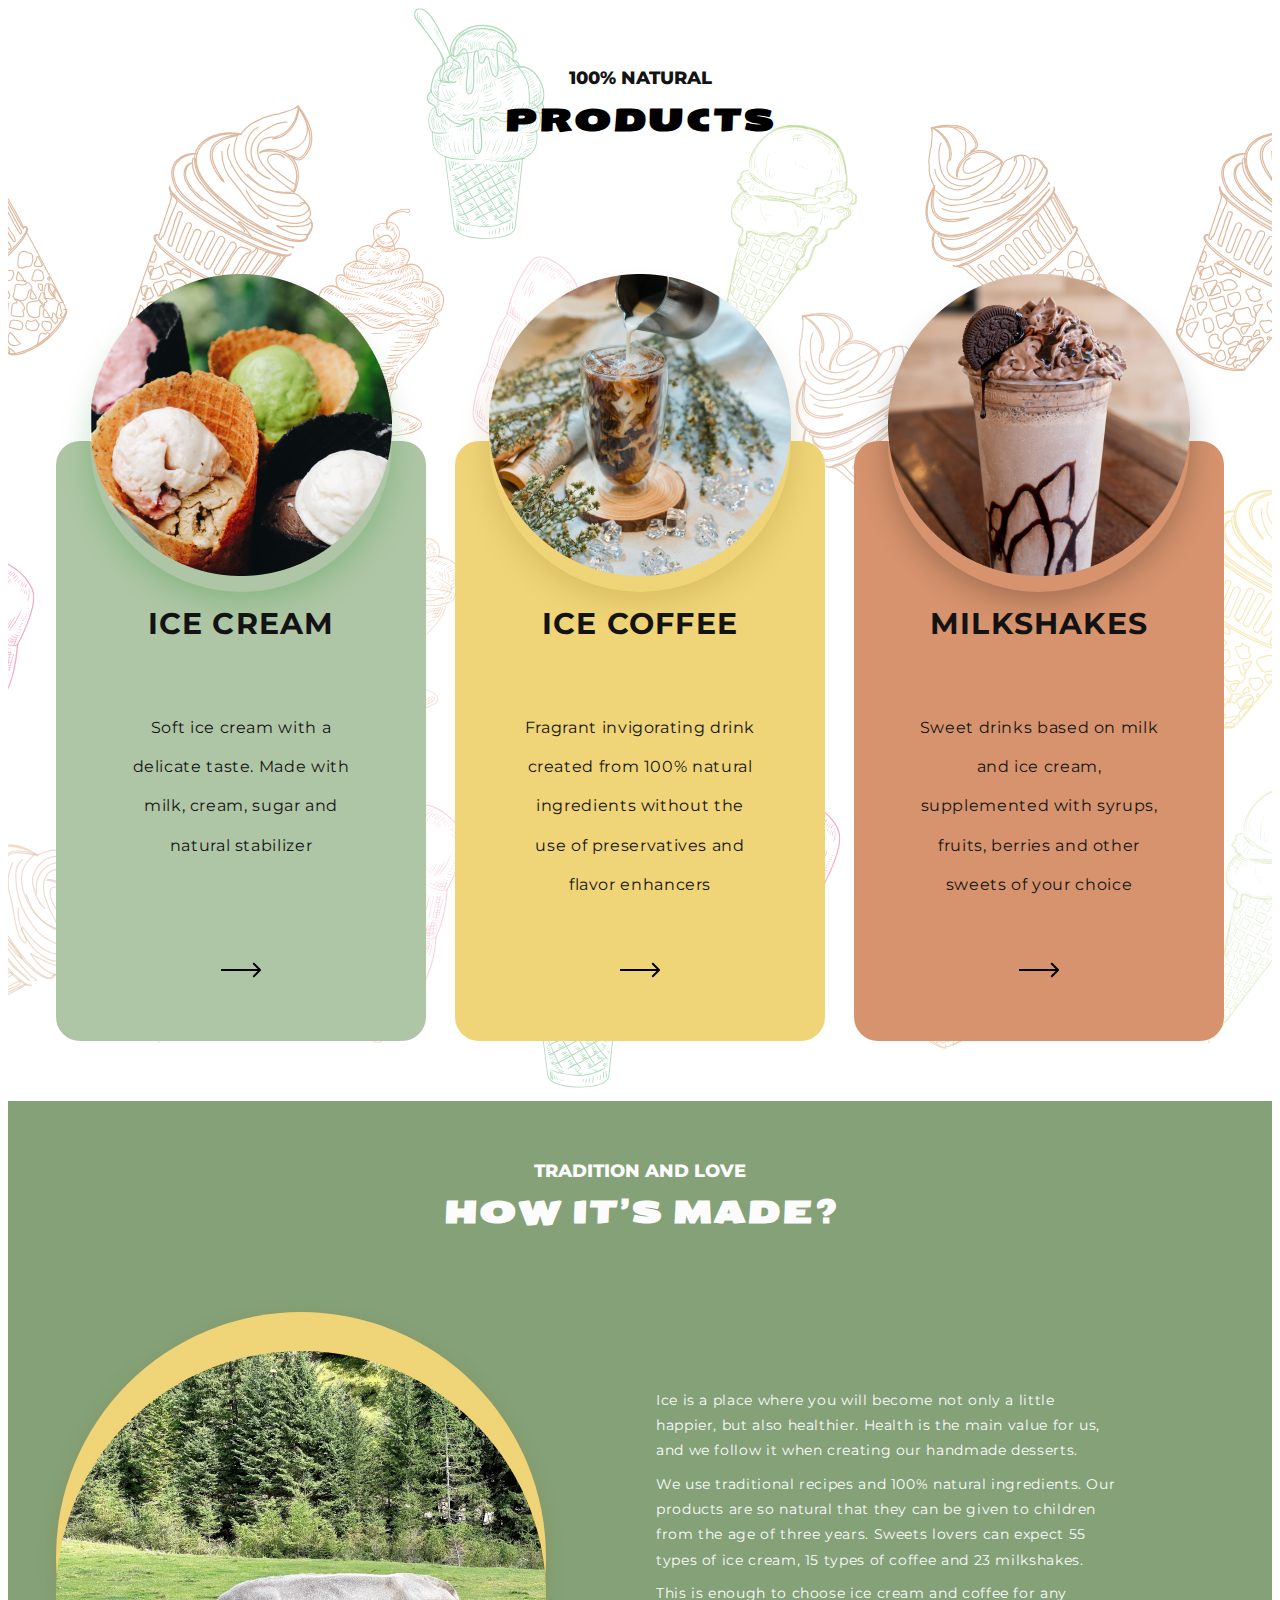
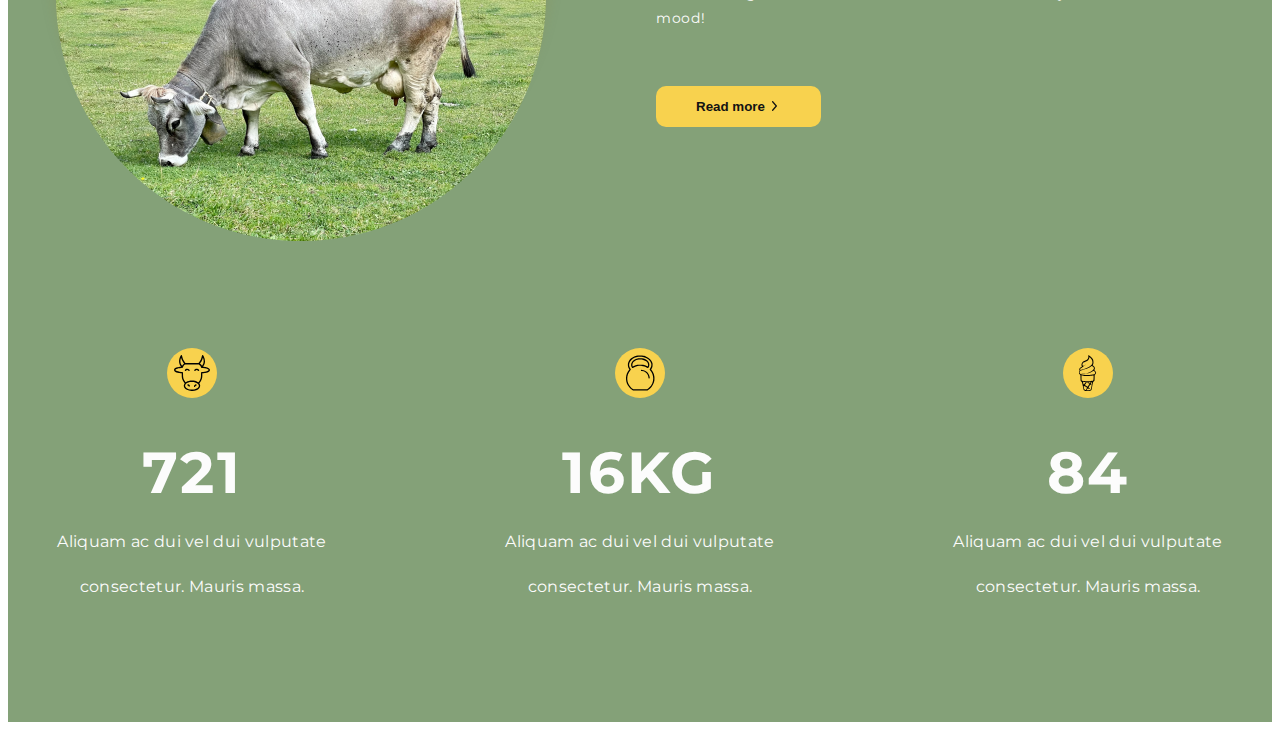
==== commit 85ef63a4: "corrected images" ====
--- a/index.html
+++ b/index.html
@@ -182,7 +182,7 @@
     <!--Головний блок-->
 
     <main>
-      <!-- Продукт -->
+      <!-- Products -->
       <section class="products section">
         <div class="container">
           <p class="uppertittle uppertittle--dark">100% natural</p>
@@ -244,7 +244,7 @@
             </li>
           </ul>
       </section>
-      <!-- Як це працює? -->
+      <!-- How it`s made? -->
       <section class="about section">
         <div class="container">
           <p class="about__uppertittle uppertittle uppertittle--light">tradition and love</p>
@@ -274,34 +274,36 @@
           </div>
         </div>
       </section>
-      <section class="benefits">
-        <ul class="benefits__list list">
-            <li class="benefits__item">
-              <div class="benefits__icon-block">
-                <svg class="benefits__icon" width="36" height="36">
+      <!-- Advantages -->
+      <section class="advantages">
+        <h2 class="advanteges__title tittle visually-hidden">Our advanteges</h2>
+        <ul class="advantages__list list">
+            <li class="advantages__item">
+              <div class="advantages__icon-block">
+                <svg class="advantages__icon" width="36" height="36">
                 <use href="./img/sprite.svg#cow"></use>
               </svg>
               </div>
-              <b class="benefits__quantity">721</b>
-              <p class="benefits__text">Aliquam ac dui vel dui vulputate consectetur. Mauris massa.</p>
-            </li>
-            <li class="benefits__item">
-              <div class="benefits__icon-block">
-                <svg class="benefits__icon" width="36" height="36">
+              <b class="advantages__quantity">721</b>
+              <p class="advantages__text">Aliquam ac dui vel dui vulputate consectetur. Mauris massa.</p>
+            </li>
+            <li class="advantages__item">
+              <div class="advantages__icon-block">
+                <svg class="advantages__icon" width="36" height="36">
                 <use href="./img/sprite.svg#weight"></use>
               </svg>
               </div>
-              <b class="benefits__quantity">16KG</b>
-              <p class="benefits__text">Aliquam ac dui vel dui vulputate consectetur. Mauris massa.</p>
-            </li>
-            <li class="benefits__item">
-              <div class="benefits__icon-block">
-                <svg class="benefits__icon" width="36" height="36">
+              <b class="advantages__quantity">16KG</b>
+              <p class="advantages__text">Aliquam ac dui vel dui vulputate consectetur. Mauris massa.</p>
+            </li>
+            <li class="advantages__item">
+              <div class="advantages__icon-block">
+                <svg class="advantages__icon" width="36" height="36">
                 <use href="./img/sprite.svg#ice-cream"></use>
               </svg>
               </div>
-              <b class="benefits__quantity">84</b>
-              <p class="benefits__text">Aliquam ac dui vel dui vulputate consectetur. Mauris massa.</p>
+              <b class="advantages__quantity">84</b>
+              <p class="advantages__text">Aliquam ac dui vel dui vulputate consectetur. Mauris massa.</p>
             </li>
           </ul>
       </section>
--- a/css/main.min.css
+++ b/css/main.min.css
@@ -1 +1 @@
-:root{--background-color-main: #84a178;--background-color-products-1: #aec6a5;--background-color-products-2: #efd478;--background-color-products-3: #d6936d;--button-hover-color: #0A8817;--button-disabled-color: #ABABAB;--accent-color: #f8d24e;--main-text-color: #fcfcfc;--text-color: #131313;--text-color-black: #000000;--text-color-white: #ffffff;--second-text-color: #ababab;--footer-text-color: #7a7a7a;--card-gap: 30px;--grid-items: 4;--main-font: "Montserrat", sans-serif;--second-font: "Seymour One", sans-serif;--third-font: "DM Sans", sans-serif}.visually-hidden{position:absolute;width:1px;height:1px;margin:-1px;border:0;padding:0;white-space:nowrap;-webkit-clip-path:inset(100%);clip-path:inset(100%);clip:rect(0 0 0 0);overflow:hidden}*,*::before,*::after{-webkit-box-sizing:border-box;box-sizing:border-box}body{font-family:var(--main-font)}.img{display:block;max-width:100%;height:auto}.grid{display:-webkit-box;display:-ms-flexbox;display:flex;-ms-flex-wrap:wrap;flex-wrap:wrap;gap:var(--card-gap)}.grid-item{-ms-flex-preferred-size:calc((100% - var(--card-gap)*(var(--grid-items) - 1))/var(--grid-items));flex-basis:calc((100% - var(--card-gap)*(var(--grid-items) - 1))/var(--grid-items))}.container{margin-left:auto;margin-right:auto;padding-left:20px;padding-right:20px}@media screen and (min-width: 480px)and (max-width: 767px){.container{max-width:480px}}@media screen and (min-width: 768px){.container{width:768px;padding-left:32px;padding-right:32px}}@media screen and (min-width: 1200px){.container{width:1200px;padding-left:16px;padding-right:16px}}.btn{display:-webkit-box;display:-ms-flexbox;display:flex;-webkit-box-pack:center;-ms-flex-pack:center;justify-content:center;-webkit-box-align:center;-ms-flex-align:center;align-items:center;padding-top:12px;padding-right:40px;padding-bottom:12px;padding-left:40px;border:none;border-radius:10px;color:var(--text-color);background-color:var(--accent-color);text-align:center;font-weight:600;line-height:1.28;-webkit-transition:background-color 250ms cubic-bezier(0.075, 0.82, 0.165, 1),color 250ms cubic-bezier(0.075, 0.82, 0.165, 1);transition:background-color 250ms cubic-bezier(0.075, 0.82, 0.165, 1),color 250ms cubic-bezier(0.075, 0.82, 0.165, 1)}.btn:hover{background-color:var(--button-hover-color)}.btn:focus{background-color:var(--button-hover-color);color:var(--text-color-white)}.btn:disabled{background-color:var(--button-disabled-color)}.btn--transparent{background-color:rgba(0,0,0,0);border:2px solid var(--accent-color);-webkit-transition:border-color 250ms cubic-bezier(0.075, 0.82, 0.165, 1),color 250ms cubic-bezier(0.075, 0.82, 0.165, 1);transition:border-color 250ms cubic-bezier(0.075, 0.82, 0.165, 1),color 250ms cubic-bezier(0.075, 0.82, 0.165, 1)}.btn--transparent:hover,.btn--transparent:focus{background-color:rgba(0,0,0,0);border-color:var(--button-hover-color)}.btn--transparent:disabled{background-color:rgba(0,0,0,0);border-color:var(--button-disabled-color)}@media screen and (max-width: 1199px){.btn--transparent{font-size:12px}}.btn--underlined{border:none;background-color:rgba(0,0,0,0);color:var(--accent-color);line-height:1.2;text-decoration:underline}.btn--underlined:hover{background-color:rgba(0,0,0,0);color:var(--button-hover-color)}.btn--underlined:focus{color:var(--text-color-white)}.btn--underlined:disabled{background-color:rgba(0,0,0,0);color:var(--button-disabled-color)}@media screen and (max-width: 1199px){.btn--underlined{font-size:12px}}.button__icon{margin-left:4px;fill:currentColor}.uppertittle{margin-bottom:12px;text-align:center;font-size:18px;font-weight:800;line-height:1.2;text-transform:uppercase}.uppertittle--dark{color:var(--text-color)}.uppertittle--light{color:var(--main-text-color)}.tittle{text-align:center;font-family:var(--second-font);font-size:30px;line-height:1.2;letter-spacing:1.2px;text-transform:uppercase}.tittle--dark{color:var(--text-color)}.tittle--light{color:var(--main-text-color)}@media screen and (max-width: 767px){.tittle{margin-bottom:148px}}@media screen and (min-width: 768px){.tittle{margin-bottom:200px}}@media screen and (min-width: 1200px){.tittle{margin-bottom:303px}}h1,h2,h3,h4,h5,h6,p{margin:0;padding:0}.list{list-style:none;margin:0;padding:0}.nav{display:-webkit-box;display:-ms-flexbox;display:flex;-webkit-box-align:center;-ms-flex-align:center;align-items:center}.nav-list{display:none}.page-header__menu.is-open .nav-list{display:block}@media screen and (min-width: 768px){.nav-list{display:-webkit-box;display:-ms-flexbox;display:flex;-webkit-box-align:center;-ms-flex-align:center;align-items:center;list-style:none}}@media screen and (max-width: 320px){.page-header__menu.is-open .nav-list{margin-bottom:180px}}@media screen and (min-width: 321px){.page-header__menu.is-open .nav-list{margin-bottom:306px}}.nav__item{position:relative}.nav__item:not(:last-child){margin-right:50px}.page-header__menu.is-open .nav__item:not(:last-child){margin-right:0;margin-bottom:32px}@media screen and (max-width: 479px){.page-header__menu.is-open .nav__item:not(:last-child){margin-bottom:12px}}.nav__link{display:block;padding-top:32px;padding-bottom:32px;color:var(--main-black-color);font-size:14px;font-weight:500;line-height:1.2;letter-spacing:.28px;text-decoration:none;-webkit-transition:color 250ms cubic-bezier(0.4, 0, 0.2, 1);transition:color 250ms cubic-bezier(0.4, 0, 0.2, 1)}.page-header__menu.is-open .nav__link{padding:0;font-size:40px;letter-spacing:.8px}@media screen and (max-width: 479px){.page-header__menu.is-open .nav__link{font-size:24px}}.page-header__menu.is-open .nav__link:hover,.page-header__menu.is-open .nav__link:focus,.nav__link:hover,.nav__link:focus,.nav__link:active{color:var(--accent-color)}.nav__link--current{color:var(--accent-color)}.nav__link--current::after{content:"";position:absolute;bottom:0;left:0;display:block;width:100%;height:4px;border-radius:2px;background:var(--accent-color)}.page-header__menu.is-open .nav__link--current::after{content:"";display:none}.contacts{display:none}.page-header__menu.is-open .contacts{display:-webkit-box;display:-ms-flexbox;display:flex;-webkit-box-orient:vertical;-webkit-box-direction:normal;-ms-flex-direction:column;flex-direction:column;margin-bottom:64px}@media screen and (max-width: 479px){.page-header__menu.is-open .contacts{margin-bottom:40px}}@media screen and (min-width: 768px){.contacts{display:block;margin-left:auto}}@media screen and (min-width: 768px)and (max-width: 1200px){.contacts{padding-top:16px;padding-bottom:16px}}@media screen and (min-width: 1200px){.contacts{display:-webkit-box;display:-ms-flexbox;display:flex;-webkit-box-pack:center;-ms-flex-pack:center;justify-content:center;-webkit-box-align:center;-ms-flex-align:center;align-items:center}}.page-header__menu.is-open .contacts__item:last-child .contacts__link{margin-bottom:32px;font-size:34px;letter-spacing:.68px;color:var(--accent-color)}@media screen and (max-width: 479px){.page-header__menu.is-open .contacts__item:last-child .contacts__link{margin-bottom:15px;font-size:24px}}.page-header__menu.is-open .contacts__item:first-child .contacts__link{font-size:24px;letter-spacing:.48px}@media screen and (max-width: 479px){.page-header__menu.is-open .contacts__item:first-child .contacts__link{font-size:24px}}.page-header__menu.is-open .contacts__item:not(:last-child):not(:last-child){-webkit-box-ordinal-group:3;-ms-flex-order:2;order:2}@media screen and (min-width: 1200px){.contacts__item:not(:last-child){margin-right:50px}}.contacts__link{display:-webkit-box;display:-ms-flexbox;display:flex;-webkit-box-align:center;-ms-flex-align:center;align-items:center;padding-top:32px;padding-bottom:32px;color:var(--text-color);text-decoration:none;font-size:14px;font-weight:500;line-height:1.2;letter-spacing:.28px;-webkit-transition:color 250ms cubic-bezier(0.4, 0, 0.2, 1);transition:color 250ms cubic-bezier(0.4, 0, 0.2, 1)}.page-header__menu.is-open .contacts__link{padding:0}.contacts__link:hover,.contacts__link:focus{color:var(--accent-color)}@media screen and (min-width: 768px)and (max-width: 1200px){.contacts__link{padding-top:5px;padding-bottom:5px}}.contacts__icon{margin-right:10px;fill:currentColor}.page-header__menu.is-open .contacts__icon{display:none}.backdrop{position:fixed;width:100vw;height:100vh;top:0;left:0;z-index:100;opacity:1;display:-webkit-box;display:-ms-flexbox;display:flex;-webkit-box-pack:center;-ms-flex-pack:center;justify-content:center;-webkit-box-align:center;-ms-flex-align:center;align-items:center;background-color:var(--background-modal);-webkit-transition:opacity 250ms cubic-bezier(0.4, 0, 0.2, 1);transition:opacity 250ms cubic-bezier(0.4, 0, 0.2, 1)}.js-is-hidden{visibility:hidden;opacity:0;pointer-events:none}.modal{position:absolute;top:50%;left:50%;-webkit-transform:translate(-50%, -50%) scale(1);transform:translate(-50%, -50%) scale(1);margin-right:auto;margin-left:auto;border-radius:4px;background:var(--background-color-1);-webkit-box-shadow:0px 2px 1px 0px rgba(0,0,0,.2),0px 1px 1px 0px rgba(0,0,0,.14),0px 1px 3px 0px rgba(0,0,0,.12);box-shadow:0px 2px 1px 0px rgba(0,0,0,.2),0px 1px 1px 0px rgba(0,0,0,.14),0px 1px 3px 0px rgba(0,0,0,.12);-webkit-transition:-webkit-transform 250ms cubic-bezier(0.4, 0, 0.2, 1);transition:-webkit-transform 250ms cubic-bezier(0.4, 0, 0.2, 1);transition:transform 250ms cubic-bezier(0.4, 0, 0.2, 1);transition:transform 250ms cubic-bezier(0.4, 0, 0.2, 1), -webkit-transform 250ms cubic-bezier(0.4, 0, 0.2, 1)}@media screen and (max-width: 376px){.modal{max-width:300px;max-height:460px}}@media screen and (min-width: 377px)and (max-width: 479px){.modal{max-width:373px;max-height:609px}}@media screen and (max-width: 1199px){.modal{width:450px;height:609px}}@media screen and (min-width: 1200px){.modal{width:528px;height:581px}}.backdrop.is-hidden .modal{-webkit-transform:translate(-50%, -50%) scale(0.2);transform:translate(-50%, -50%) scale(0.2)}.modal__button{position:absolute;top:8px;right:8px;display:-webkit-box;display:-ms-flexbox;display:flex;-webkit-box-pack:center;-ms-flex-pack:center;justify-content:center;width:30px;height:30px;-webkit-box-align:center;-ms-flex-align:center;align-items:center;border-radius:50%;cursor:pointer;border:1px solid var(--modal-button);background-color:var(--background-color-1);color:var(--modal-icon-button);-webkit-transition:color 250ms cubic-bezier(0.4, 0, 0.2, 1);transition:color 250ms cubic-bezier(0.4, 0, 0.2, 1)}.modal__button:hover,.modal__button:focus{color:var(--accent-color)}@media screen and (max-width: 379px){.modal__button{top:5px;right:5px;width:25px;height:25px}}.modal__icon{fill:currentColor}.form{padding-top:40px;padding-right:40px;padding-bottom:40px;padding-left:40px}@media screen and (max-width: 379px){.form{padding-top:20px;padding-right:10px;padding-bottom:20px;padding-left:10px}}.form__title{display:block;margin-bottom:12px;color:var(--main-black-color);text-align:center;font-size:20px;font-weight:700;line-height:1.2;letter-spacing:.6px}@media screen and (max-width: 379px){.form__title{font-size:14px}}@media screen and (min-width: 380px)and (max-width: 1199px){.form__title{line-height:1.5}}@media screen and (min-width: 1200px){.form__title{line-height:1.2}}.form__item{position:relative;display:-webkit-box;display:-ms-flexbox;display:flex;-webkit-box-orient:vertical;-webkit-box-direction:normal;-ms-flex-direction:column;flex-direction:column;-webkit-box-align:start;-ms-flex-align:start;align-items:start;margin-bottom:10px}.form__label{color:var(--text-color);font-size:12px;line-height:1.2;letter-spacing:.12px}.form__label:not(:last-child){margin-bottom:4px}.form__image{position:absolute;bottom:11px;left:12px;-webkit-transition:fill 250ms cubic-bezier(0.4, 0, 0.2, 1);transition:fill 250ms cubic-bezier(0.4, 0, 0.2, 1)}.form__input:focus+.form__image{fill:var(--accent-color)}.form__input{width:100%;height:40px;padding-top:11px;padding-right:12px;padding-bottom:11px;padding-left:42px;border-radius:4px;border:1px solid rgba(33,33,33,.2);cursor:pointer;-webkit-transition:border 250ms cubic-bezier(0.4, 0, 0.2, 1);transition:border 250ms cubic-bezier(0.4, 0, 0.2, 1)}.form__input:focus{border:1px solid var(--accent-color);outline:rgba(0,0,0,0)}.form__text-block{margin-bottom:20px}.form__textarea{width:100%;height:120px;padding-top:12px;padding-right:16px;padding-bottom:12px;padding-left:16px;resize:none;cursor:pointer;border-radius:4px;border:1px solid rgba(33,33,33,.2);-webkit-transition:border 250ms cubic-bezier(0.4, 0, 0.2, 1);transition:border 250ms cubic-bezier(0.4, 0, 0.2, 1)}.form__textarea::-webkit-input-placeholder{color:rgba(117,117,117,.5);font-size:12px;line-height:1.2;letter-spacing:.12px}.form__textarea::-moz-placeholder{color:rgba(117,117,117,.5);font-size:12px;line-height:1.2;letter-spacing:.12px}.form__textarea:-ms-input-placeholder{color:rgba(117,117,117,.5);font-size:12px;line-height:1.2;letter-spacing:.12px}.form__textarea::-ms-input-placeholder{color:rgba(117,117,117,.5);font-size:12px;line-height:1.2;letter-spacing:.12px}.form__textarea::placeholder{color:rgba(117,117,117,.5);font-size:12px;line-height:1.2;letter-spacing:.12px}.form__textarea:focus{border:1px solid var(--accent-color);outline:rgba(0,0,0,0)}@media screen and (max-width: 379px){.form__textarea{height:50px}}.form__policy{display:-webkit-box;display:-ms-flexbox;display:flex;-webkit-box-align:center;-ms-flex-align:center;align-items:center;padding-left:12px;margin-bottom:30px}@media screen and (max-width: 379px){.form__policy{margin-bottom:20px}}.form__checkbox{display:-webkit-box;display:-ms-flexbox;display:flex;-webkit-box-pack:center;-ms-flex-pack:center;justify-content:center;-webkit-box-align:center;-ms-flex-align:center;align-items:center;width:16px;height:15px;background-color:var(--accent-color);border:2px solid var(--accent-color);border-radius:4px;-webkit-transition:background-color 250ms cubic-bezier(0.4, 0, 0.2, 1),border 250ms cubic-bezier(0.4, 0, 0.2, 1);transition:background-color 250ms cubic-bezier(0.4, 0, 0.2, 1),border 250ms cubic-bezier(0.4, 0, 0.2, 1)}.form__policy-input:checked~.form__checkbox{border:2px solid var(--main-black-color);background:var(--background-color-1)}.form__policy-input:focus~.form__checkbox{border:2px solid var(--accent-color)}.form__policy-image{fill:var(--background-color-1)}.form__checkbox-label{margin-left:8px;font-size:14px;line-height:1.71;letter-spacing:.42px}@media screen and (max-width: 379px){.form__checkbox-label{font-size:8px}}@media screen and (min-width: 380px)and (max-width: 450px){.form__checkbox-label{font-size:9px}}@media screen and (min-width: 451px)and (max-width: 1199px){.form__checkbox-label{font-size:12px}}.form__link{margin-left:5px;color:var(--accent-color);line-height:1.71;letter-spacing:.42px;text-decoration-line:underline}.form__button{display:block;width:200px;height:50px;margin-right:auto;margin-left:auto;border-color:rgba(0,0,0,0);border-radius:4px;background-color:var(--accent-color);-webkit-box-shadow:0px 4px 4px 0px rgba(0,0,0,.15);box-shadow:0px 4px 4px 0px rgba(0,0,0,.15);cursor:pointer;color:var(--background-color-1);text-align:center;font-size:16px;font-weight:700;line-height:1.87;letter-spacing:.96px;-webkit-transition:background-color 250ms cubic-bezier(0.4, 0, 0.2, 1);transition:background-color 250ms cubic-bezier(0.4, 0, 0.2, 1)}.form__button:hover,.form__button:focus{background-color:var(--accent-color-2)}@media screen and (max-width: 379px){.form__button{width:150px;height:40px;font-size:12px}}.socials-list{display:-webkit-box;display:-ms-flexbox;display:flex;-webkit-box-pack:center;-ms-flex-pack:center;justify-content:center}.socials__item:not(:last-child){margin-right:10px}.socials__link{display:-webkit-box;display:-ms-flexbox;display:flex;-webkit-box-pack:center;-ms-flex-pack:center;justify-content:center;-webkit-box-align:center;-ms-flex-align:center;align-items:center;width:34px;height:34px;border-radius:50%;background-color:var(--accent-color);-webkit-transition:background-color 250ms cubic-bezier(0.4, 0, 0.2, 1);transition:background-color 250ms cubic-bezier(0.4, 0, 0.2, 1)}.socials__icon{fill:var(--background-color-main)}.socials__link:hover .socials__icon,.socials__link:focus .socials__icon{fill:var(--text-color-white)}.about{padding-top:60px;background-color:var(--background-color-main)}@media screen and (max-width: 479px){.about{padding-bottom:50px}}@media screen and (min-width: 480px)and (max-width: 767px){.about{padding-bottom:60px}}@media screen and (min-width: 768px)and (max-width: 1199px){.about{padding-bottom:80px}}@media screen and (min-width: 1200px){.about{padding-bottom:146px}}@media screen and (max-width: 767px){.about__title{margin-bottom:32px}}@media screen and (min-width: 768px)and (max-width: 1199px){.about__title{margin-bottom:72px}}@media screen and (min-width: 1200px){.about__title{margin-bottom:82px}}@media screen and (min-width: 768px){.about__block{display:-webkit-box;display:-ms-flexbox;display:flex;-webkit-box-align:center;-ms-flex-align:center;align-items:center}}.about__decoration{position:relative;margin-right:auto;margin-left:auto;border-radius:50%;background:-webkit-gradient(linear, left bottom, left top, from(rgba(248, 210, 78, 0.7)), to(rgba(248, 210, 78, 0.7))),#d9d9d9;background:linear-gradient(0deg, rgba(248, 210, 78, 0.7) 0%, rgba(248, 210, 78, 0.7) 100%),#d9d9d9;-webkit-box-shadow:0px 4.48583px 16.82185px 0px rgba(153,114,23,.25);box-shadow:0px 4.48583px 16.82185px 0px rgba(153,114,23,.25)}.about__decoration::after{content:"";position:absolute}@media screen and (max-width: 767px){.about__decoration::after{top:22px;width:278px;height:278px;background-image:url(/img/icons/about/about-mb.png)}}@media screen and (max-width: 767px)and (min-device-pixel-ratio: 2),screen and (max-width: 767px)and (-webkit-min-device-pixel-ratio: 2),screen and (max-width: 767px)and (min-resolution: 192dpi),screen and (max-width: 767px)and (min-resolution: 2dppx){.about__decoration::after{background-image:url(/img/icons/about/about-mb@2x.png)}}@media screen and (min-width: 768px)and (max-width: 1199px){.about__decoration::after{top:26px;width:330px;height:330px;background-image:url(/img/icons/about/about-tb.png)}}@media screen and (min-width: 768px)and (max-width: 1199px)and (min-device-pixel-ratio: 2),screen and (min-width: 768px)and (max-width: 1199px)and (-webkit-min-device-pixel-ratio: 2),screen and (min-width: 768px)and (max-width: 1199px)and (min-resolution: 192dpi),screen and (min-width: 768px)and (max-width: 1199px)and (min-resolution: 2dppx){.about__decoration::after{background-image:url(/img/icons/about/about-tb@2x.png)}}@media screen and (min-width: 1200px){.about__decoration::after{top:39px;width:490px;height:490px;background-image:url(/img/icons/about/about-dt.png)}}@media screen and (min-width: 1200px)and (min-device-pixel-ratio: 2),screen and (min-width: 1200px)and (-webkit-min-device-pixel-ratio: 2),screen and (min-width: 1200px)and (min-resolution: 192dpi),screen and (min-width: 1200px)and (min-resolution: 2dppx){.about__decoration::after{background-image:url(/img/icons/about/about-dt@2x.png)}}@media screen and (max-width: 767px){.about__decoration{margin-bottom:82px;width:278px;height:278px;margin-bottom:62px}}@media screen and (min-width: 768px)and (max-width: 1199px){.about__decoration{width:330px;height:330px;margin-right:38px}}@media screen and (min-width: 1200px){.about__decoration{width:490px;height:490px;margin-right:110px}}@media screen and (min-width: 1200px){.about__information{padding-right:105px}}.about__text{color:var(--main-text-color);font-size:12px;line-height:2.11;letter-spacing:.48px}@media screen and (max-width: 767px){.about__text{width:220px;margin-right:auto;margin-left:auto;text-align:center}.about__text:not(:last-child){margin-bottom:4px}.about__text:nth-child(3){margin-bottom:24px}}@media screen and (min-width: 768px)and (max-width: 1199px){.about__text{width:334px;line-height:2.38}.about__text:not(:last-child){margin-bottom:8px}.about__text:nth-child(3){margin-bottom:32px}}@media screen and (min-width: 1200px){.about__text{width:463px;font-size:14px;line-height:1.81;letter-spacing:.64px}.about__text:not(:last-child){margin-bottom:8px}.about__text:nth-child(3){margin-bottom:54px}}@media screen and (max-width: 767px){.about__button{margin-right:auto;margin-left:auto}}.benefits{padding-bottom:68px;background-color:var(--background-color-main)}@media screen and (min-width: 768px){.benefits__list{display:-webkit-box;display:-ms-flexbox;display:flex;-webkit-box-pack:center;-ms-flex-pack:center;justify-content:center;gap:80px}}.benefits__item:not(:last-child){margin-bottom:28px}.benefits__icon-block{display:-webkit-box;display:-ms-flexbox;display:flex;-webkit-box-pack:center;-ms-flex-pack:center;justify-content:center;-webkit-box-align:center;-ms-flex-align:center;align-items:center;width:50px;height:50px;margin-right:auto;margin-left:auto;border-radius:50%;background-color:var(--accent-color);margin-bottom:16px}.benefits__quantity{display:block;margin-right:auto;margin-left:auto;color:var(--main-text-color);text-align:center;font-size:36px;font-weight:700;line-height:1.2;letter-spacing:1.44px;text-transform:uppercase;margin-bottom:16px}.benefits__text{width:230px;margin-right:auto;margin-left:auto;color:var(--main-text-color);text-align:center;font-size:12px;line-height:2.04}.gallery{display:none}@media screen and (min-width: 1200px){.gallery{display:block}}.gallery__list{display:-webkit-box;display:-ms-flexbox;display:flex;-ms-flex-wrap:wrap;flex-wrap:wrap;gap:30px}.gallery__item{position:relative;z-index:1;--grid-items: 3}.gallery__text{position:absolute;bottom:0;left:0;z-index:1;width:100%;min-height:70px;display:-webkit-inline-box;display:-ms-inline-flexbox;display:inline-flex;-webkit-box-pack:center;-ms-flex-pack:center;justify-content:center;-webkit-box-align:center;-ms-flex-align:center;align-items:center;background-color:var(--gallary-background);color:var(--background-color-1);font-weight:700;line-height:1.2;letter-spacing:.42px;text-transform:uppercase;text-align:center}.products{padding-top:60px;padding-bottom:60px}@media screen and (max-width: 767px){.products{background-image:url(/img/background/background-mb.svg);background-position:center;background-repeat:repeat;background-size:contain}}@media screen and (min-width: 768px)and (max-width: 1199px){.products{background-image:url(/img/background/background-tb.svg);background-position:center;background-repeat:repeat;background-size:contain}}@media screen and (min-width: 1200px){.products{background-image:url(/img/background/background-dt.svg);background-position:center;background-repeat:repeat;background-size:contain}}@media screen and (min-width: 768px){.products__list{display:-webkit-box;display:-ms-flexbox;display:flex;-webkit-box-pack:justify;-ms-flex-pack:justify;justify-content:space-between;-webkit-box-align:center;-ms-flex-align:center;align-items:center}}.products__item{position:relative}@media screen and (max-width: 767px){.products__item:not(:last-child){margin-bottom:168px}}.products__block{position:relative;display:-webkit-box;display:-ms-flexbox;display:flex;-webkit-box-orient:vertical;-webkit-box-direction:normal;-ms-flex-direction:column;flex-direction:column;padding-bottom:16px;margin-right:auto;margin-left:auto;border-radius:24px}.products__block--green{background-color:var(--background-color-products-1)}.products__block--yellow{background-color:var(--background-color-products-2)}.products__block--brown{background-color:var(--background-color-products-3)}@media screen and (max-width: 320px){.products__block{width:280px;min-height:420px;padding-top:123px;padding-right:40px;padding-left:40px}}@media screen and (min-width: 321px)and (max-width: 767px){.products__block{width:320px;min-height:420px;padding-top:126px;padding-right:40px;padding-left:40px}}@media screen and (min-width: 768px)and (max-width: 1199px){.products__block{width:224px;height:570px;padding-top:108px;padding-right:26px;padding-bottom:12px;padding-left:26px}}@media screen and (min-width: 1200px){.products__block{width:370px;height:600px;padding-top:165px;padding-right:64px;padding-left:64px;padding-bottom:60px}}.products__subtittle{color:var(--text-color);text-align:center;font-size:20px;font-weight:700;line-height:1.2;letter-spacing:.8px;text-transform:uppercase}@media screen and (max-width: 1199px){.products__subtittle{margin-bottom:40px}}@media screen and (min-width: 768px){.products__subtittle{font-size:22px;letter-spacing:.88px}}@media screen and (min-width: 1200px){.products__subtittle{margin-bottom:66px;font-size:30px;letter-spacing:1.2px}}.products__text{color:var(--text-color);text-align:center;line-height:2.46;letter-spacing:.56px}@media screen and (max-width: 1199px){.products__text{margin-bottom:53px}}@media screen and (min-width: 1200px){.products__text{font-size:16px;letter-spacing:.64px}}.products__button{display:block;margin-top:auto;margin-right:auto;margin-left:auto;padding:0;cursor:pointer;border:none;background-color:rgba(0,0,0,0)}.products__icon{fill:currentColor;-webkit-transition:fill 250ms cubic-bezier(0.075, 0.82, 0.165, 1);transition:fill 250ms cubic-bezier(0.075, 0.82, 0.165, 1)}.products__button:hover .products__icon,.products__icon .products__button:focus{fill:var(--main-text-color)}.products__decoration{position:absolute;top:0;left:50%;-webkit-transform:translate(-50%, -50%);transform:translate(-50%, -50%);border-radius:50%}@media screen and (max-width: 1199px){.products__decoration{width:200px;height:200px}}@media screen and (min-width: 1199px){.products__decoration{width:302px;height:302px}}.products__decoration--green{background-color:linear-gradient(0deg, rgba(156, 190, 143, 0.7) 0%, rgba(156, 190, 143, 0.7) 100%),#d9d9d9;-webkit-box-shadow:0px 8px 30px 0px rgba(10,136,23,.25);box-shadow:0px 8px 30px 0px rgba(10,136,23,.25)}.products__decoration--green::before{content:"";position:absolute;top:-11px;width:200px;height:200px;background-image:url(/img/icons/product/product-first-tb-mb.png);background-repeat:no-repeat;background-position:center;background-size:cover;position:absolute}@media(min-device-pixel-ratio: 2),(-webkit-min-device-pixel-ratio: 2),(min-resolution: 192dpi),(min-resolution: 2dppx){.products__decoration--green::before{background-image:url(/img/icons/product/product-first-tb-mb@2x.png)}}@media screen and (min-width: 1200px){.products__decoration--green::before{top:-16px;width:302px;height:302px;background-image:url(/img/icons/product/product-first-dt.png);background-repeat:no-repeat;background-position:center;background-size:cover}}@media screen and (min-width: 1200px)and (min-device-pixel-ratio: 2),screen and (min-width: 1200px)and (-webkit-min-device-pixel-ratio: 2),screen and (min-width: 1200px)and (min-resolution: 192dpi),screen and (min-width: 1200px)and (min-resolution: 2dppx){.products__decoration--green::before{background-image:url(/img/icons/product/product-first-dt@2x.png)}}.products__decoration--yellow{background:-webkit-gradient(linear, left bottom, left top, from(rgba(248, 210, 78, 0.7)), to(rgba(248, 210, 78, 0.7))),#d9d9d9;background:linear-gradient(0deg, rgba(248, 210, 78, 0.7) 0%, rgba(248, 210, 78, 0.7) 100%),#d9d9d9;-webkit-box-shadow:0px 8px 30px 0px rgba(153,114,23,.25);box-shadow:0px 8px 30px 0px rgba(153,114,23,.25)}.products__decoration--yellow::before{content:"";position:absolute;top:-11px;width:200px;height:200px;background-image:url(/img/icons/product/product-second-tb-mb.png),url(/img/icons/product/ellipse-green.svg);background-repeat:no-repeat;background-position:center;background-size:cover;position:absolute}@media(min-device-pixel-ratio: 2),(-webkit-min-device-pixel-ratio: 2),(min-resolution: 192dpi),(min-resolution: 2dppx){.products__decoration--yellow::before{background-image:url(/img/icons/product/product-second-tb-mb@2x.png)}}@media screen and (min-width: 1200px){.products__decoration--yellow::before{top:-16px;width:302px;height:302px;background-image:url(/img/icons/product/product-second-dt.png),url(/img/icons/product/ellipse-green.svg);background-repeat:no-repeat;background-position:center;background-size:cover}}@media screen and (min-width: 1200px)and (min-device-pixel-ratio: 2),screen and (min-width: 1200px)and (-webkit-min-device-pixel-ratio: 2),screen and (min-width: 1200px)and (min-resolution: 192dpi),screen and (min-width: 1200px)and (min-resolution: 2dppx){.products__decoration--yellow::before{background-image:url(/img/icons/product/product-second-dt@2x.png)}}.products__decoration--brown{background-color:linear-gradient(0deg, rgba(213, 117, 63, 0.7) 0%, rgba(213, 117, 63, 0.7) 100%),#d9d9d9;-webkit-box-shadow:0px 8px 30px 0px rgba(0,0,0,.25);box-shadow:0px 8px 30px 0px rgba(0,0,0,.25)}.products__decoration--brown::before{content:"";position:absolute;top:-11px;width:200px;height:200px;background-image:url(/img/icons/product/product-third-tb-mb.png);background-repeat:no-repeat;background-position:center;background-size:cover;position:absolute}@media(min-device-pixel-ratio: 2),(-webkit-min-device-pixel-ratio: 2),(min-resolution: 192dpi),(min-resolution: 2dppx){.products__decoration--brown::before{background-image:url(/img/icons/product/product-third-tb-mb@2x.png)}}@media screen and (min-width: 1200px){.products__decoration--brown::before{top:-16px;width:302px;height:302px;background-image:url(/img/icons/product/product-third-dt.png);background-repeat:no-repeat;background-position:center;background-size:cover}}@media screen and (min-width: 1200px)and (min-device-pixel-ratio: 2),screen and (min-width: 1200px)and (-webkit-min-device-pixel-ratio: 2),screen and (min-width: 1200px)and (min-resolution: 192dpi),screen and (min-width: 1200px)and (min-resolution: 2dppx){.products__decoration--brown::before{background-image:url(/img/icons/product/product-third-dt@2x.png)}}.page-footer{background-color:var(--background-color-3);padding-top:60px;padding-bottom:60px}@media screen and (max-width: 767px){.page-footer{text-align:center}}.page-footer__container{display:block}@media screen and (min-width: 768px){.page-footer__container{display:-webkit-box;display:-ms-flexbox;display:flex;-webkit-box-align:baseline;-ms-flex-align:baseline;align-items:baseline;-ms-flex-wrap:wrap;flex-wrap:wrap}}@media screen and (min-width: 768px)and (max-width: 1199px){.page-footer__container{-ms-flex-pack:distribute;justify-content:space-around}}.page-footer__logo{display:inline-block;margin-bottom:28px;padding:0}@media screen and (max-width: 1199px){.address-container{text-align:center;margin-bottom:60px}}@media screen and (min-width: 1200px){.address-container{margin-right:70px;width:231px}}.address__text{display:inline-block;margin-bottom:12px;color:var(--background-color-1);font-size:14px;font-style:normal;line-height:1.7;letter-spacing:.42px}.address__item:first-child{margin-bottom:12px}.address__link{display:inline-block;color:var(--footer-link-color);font-size:14px;font-style:normal;line-height:1.7;letter-spacing:.42px;text-decoration:none;-webkit-transition:color 250ms cubic-bezier(0.4, 0, 0.2, 1);transition:color 250ms cubic-bezier(0.4, 0, 0.2, 1)}.address__link:hover,.address__link:focus{color:var(--background-color-1)}@media screen and (max-width: 767px){.page-footer__socials{margin-bottom:60px}}@media screen and (min-width: 1200px){.page-footer__socials{margin-right:93px}}@media screen and (max-width: 767px){.page-footer__list{-webkit-box-pack:center;-ms-flex-pack:center;justify-content:center}}.page-footer__text{margin-bottom:20px;color:var(--background-color-1);font-size:14px;font-weight:700;line-height:1.2;letter-spacing:.42px;text-transform:uppercase}@media screen and (max-width: 1199px){.page-footer__text{text-align:center}}@media screen and (min-width: 1200px){.subscription__container{display:-webkit-box;display:-ms-flexbox;display:flex}}.subscription__input{width:358px;height:50px;padding-top:15px;padding-right:16px;padding-bottom:15px;padding-left:16px;margin-right:12px;border-radius:4px;border:1px solid rgba(255,255,255,.3);background:rgba(33,150,243,0);-webkit-box-shadow:0px 4px 4px 0px rgba(0,0,0,.15);box-shadow:0px 4px 4px 0px rgba(0,0,0,.15);color:var(--background-color-1)}.subscription__input::-webkit-input-placeholder{color:var(--footer-link-color);font-size:16px;line-height:1.25;letter-spacing:.48px}.subscription__input::-moz-placeholder{color:var(--footer-link-color);font-size:16px;line-height:1.25;letter-spacing:.48px}.subscription__input:-ms-input-placeholder{color:var(--footer-link-color);font-size:16px;line-height:1.25;letter-spacing:.48px}.subscription__input::-ms-input-placeholder{color:var(--footer-link-color);font-size:16px;line-height:1.25;letter-spacing:.48px}.subscription__input::placeholder{color:var(--footer-link-color);font-size:16px;line-height:1.25;letter-spacing:.48px}@media screen and (max-width: 350px){.subscription__input{max-width:290px}}@media screen and (min-width: 350px)and (max-width: 450px){.subscription__input{max-width:320px}}@media screen and (max-width: 1199px){.subscription__input{margin-right:0;margin-bottom:20px}}.subscription__button{display:-webkit-box;display:-ms-flexbox;display:flex;padding-top:13px;padding-right:28px;padding-bottom:13px;padding-left:28px;width:200px;height:50px}.button__text{margin-right:12px}.button__img{fill:var(--background-color-1)}/*# sourceMappingURL=main.min.css.map */+:root{--background-color-main: #84a178;--background-color-products-1: #aec6a5;--background-color-products-2: #efd478;--background-color-products-3: #d6936d;--button-hover-color: #0A8817;--button-disabled-color: #ABABAB;--accent-color: #f8d24e;--main-text-color: #fcfcfc;--text-color: #131313;--text-color-black: #000000;--text-color-white: #ffffff;--second-text-color: #ababab;--footer-text-color: #7a7a7a;--card-gap: 30px;--grid-items: 4;--main-font: "Montserrat", sans-serif;--second-font: "Seymour One", sans-serif;--third-font: "DM Sans", sans-serif}.visually-hidden{position:absolute;width:1px;height:1px;margin:-1px;border:0;padding:0;white-space:nowrap;-webkit-clip-path:inset(100%);clip-path:inset(100%);clip:rect(0 0 0 0);overflow:hidden}*,*::before,*::after{-webkit-box-sizing:border-box;box-sizing:border-box}body{font-family:var(--main-font)}.img{display:block;max-width:100%;height:auto}.grid{display:grid}.container{margin-left:auto;margin-right:auto;padding-left:20px;padding-right:20px}@media screen and (min-width: 480px)and (max-width: 767px){.container{max-width:480px}}@media screen and (min-width: 768px){.container{width:768px;padding-left:32px;padding-right:32px}}@media screen and (min-width: 1200px){.container{width:1200px;padding-left:16px;padding-right:16px}}.btn{display:-webkit-box;display:-ms-flexbox;display:flex;-webkit-box-pack:center;-ms-flex-pack:center;justify-content:center;-webkit-box-align:center;-ms-flex-align:center;align-items:center;padding-top:12px;padding-right:40px;padding-bottom:12px;padding-left:40px;border:none;border-radius:10px;color:var(--text-color);background-color:var(--accent-color);text-align:center;font-weight:600;line-height:1.28;-webkit-transition:background-color 250ms cubic-bezier(0.075, 0.82, 0.165, 1),color 250ms cubic-bezier(0.075, 0.82, 0.165, 1);transition:background-color 250ms cubic-bezier(0.075, 0.82, 0.165, 1),color 250ms cubic-bezier(0.075, 0.82, 0.165, 1)}.btn:hover{background-color:var(--button-hover-color)}.btn:focus{background-color:var(--button-hover-color);color:var(--text-color-white)}.btn:disabled{background-color:var(--button-disabled-color)}.btn--transparent{background-color:rgba(0,0,0,0);border:2px solid var(--accent-color);-webkit-transition:border-color 250ms cubic-bezier(0.075, 0.82, 0.165, 1),color 250ms cubic-bezier(0.075, 0.82, 0.165, 1);transition:border-color 250ms cubic-bezier(0.075, 0.82, 0.165, 1),color 250ms cubic-bezier(0.075, 0.82, 0.165, 1)}.btn--transparent:hover,.btn--transparent:focus{background-color:rgba(0,0,0,0);border-color:var(--button-hover-color)}.btn--transparent:disabled{background-color:rgba(0,0,0,0);border-color:var(--button-disabled-color)}@media screen and (max-width: 1199px){.btn--transparent{font-size:12px}}.btn--underlined{border:none;background-color:rgba(0,0,0,0);color:var(--accent-color);line-height:1.2;text-decoration:underline}.btn--underlined:hover{background-color:rgba(0,0,0,0);color:var(--button-hover-color)}.btn--underlined:focus{color:var(--text-color-white)}.btn--underlined:disabled{background-color:rgba(0,0,0,0);color:var(--button-disabled-color)}@media screen and (max-width: 1199px){.btn--underlined{font-size:12px}}.button__icon{margin-left:4px;fill:currentColor}.uppertittle{margin-bottom:12px;text-align:center;font-size:18px;font-weight:800;line-height:1.2;text-transform:uppercase}.uppertittle--dark{color:var(--text-color)}.uppertittle--light{color:var(--main-text-color)}.tittle{text-align:center;font-family:var(--second-font);font-size:30px;line-height:1.2;letter-spacing:1.2px;text-transform:uppercase}.tittle--dark{color:var(--text-color)}.tittle--light{color:var(--main-text-color)}@media screen and (max-width: 767px){.tittle{margin-bottom:148px}}@media screen and (min-width: 768px){.tittle{margin-bottom:200px}}@media screen and (min-width: 1200px){.tittle{margin-bottom:303px}}h1,h2,h3,h4,h5,h6,p{margin:0;padding:0}.list{list-style:none;margin:0;padding:0}.nav{display:-webkit-box;display:-ms-flexbox;display:flex;-webkit-box-align:center;-ms-flex-align:center;align-items:center}.nav-list{display:none}.page-header__menu.is-open .nav-list{display:block}@media screen and (min-width: 768px){.nav-list{display:-webkit-box;display:-ms-flexbox;display:flex;-webkit-box-align:center;-ms-flex-align:center;align-items:center;list-style:none}}@media screen and (max-width: 320px){.page-header__menu.is-open .nav-list{margin-bottom:180px}}@media screen and (min-width: 321px){.page-header__menu.is-open .nav-list{margin-bottom:306px}}.nav__item{position:relative}.nav__item:not(:last-child){margin-right:50px}.page-header__menu.is-open .nav__item:not(:last-child){margin-right:0;margin-bottom:32px}@media screen and (max-width: 479px){.page-header__menu.is-open .nav__item:not(:last-child){margin-bottom:12px}}.nav__link{display:block;padding-top:32px;padding-bottom:32px;color:var(--main-black-color);font-size:14px;font-weight:500;line-height:1.2;letter-spacing:.28px;text-decoration:none;-webkit-transition:color 250ms cubic-bezier(0.4, 0, 0.2, 1);transition:color 250ms cubic-bezier(0.4, 0, 0.2, 1)}.page-header__menu.is-open .nav__link{padding:0;font-size:40px;letter-spacing:.8px}@media screen and (max-width: 479px){.page-header__menu.is-open .nav__link{font-size:24px}}.page-header__menu.is-open .nav__link:hover,.page-header__menu.is-open .nav__link:focus,.nav__link:hover,.nav__link:focus,.nav__link:active{color:var(--accent-color)}.nav__link--current{color:var(--accent-color)}.nav__link--current::after{content:"";position:absolute;bottom:0;left:0;display:block;width:100%;height:4px;border-radius:2px;background:var(--accent-color)}.page-header__menu.is-open .nav__link--current::after{content:"";display:none}.contacts{display:none}.page-header__menu.is-open .contacts{display:-webkit-box;display:-ms-flexbox;display:flex;-webkit-box-orient:vertical;-webkit-box-direction:normal;-ms-flex-direction:column;flex-direction:column;margin-bottom:64px}@media screen and (max-width: 479px){.page-header__menu.is-open .contacts{margin-bottom:40px}}@media screen and (min-width: 768px){.contacts{display:block;margin-left:auto}}@media screen and (min-width: 768px)and (max-width: 1200px){.contacts{padding-top:16px;padding-bottom:16px}}@media screen and (min-width: 1200px){.contacts{display:-webkit-box;display:-ms-flexbox;display:flex;-webkit-box-pack:center;-ms-flex-pack:center;justify-content:center;-webkit-box-align:center;-ms-flex-align:center;align-items:center}}.page-header__menu.is-open .contacts__item:last-child .contacts__link{margin-bottom:32px;font-size:34px;letter-spacing:.68px;color:var(--accent-color)}@media screen and (max-width: 479px){.page-header__menu.is-open .contacts__item:last-child .contacts__link{margin-bottom:15px;font-size:24px}}.page-header__menu.is-open .contacts__item:first-child .contacts__link{font-size:24px;letter-spacing:.48px}@media screen and (max-width: 479px){.page-header__menu.is-open .contacts__item:first-child .contacts__link{font-size:24px}}.page-header__menu.is-open .contacts__item:not(:last-child):not(:last-child){-webkit-box-ordinal-group:3;-ms-flex-order:2;order:2}@media screen and (min-width: 1200px){.contacts__item:not(:last-child){margin-right:50px}}.contacts__link{display:-webkit-box;display:-ms-flexbox;display:flex;-webkit-box-align:center;-ms-flex-align:center;align-items:center;padding-top:32px;padding-bottom:32px;color:var(--text-color);text-decoration:none;font-size:14px;font-weight:500;line-height:1.2;letter-spacing:.28px;-webkit-transition:color 250ms cubic-bezier(0.4, 0, 0.2, 1);transition:color 250ms cubic-bezier(0.4, 0, 0.2, 1)}.page-header__menu.is-open .contacts__link{padding:0}.contacts__link:hover,.contacts__link:focus{color:var(--accent-color)}@media screen and (min-width: 768px)and (max-width: 1200px){.contacts__link{padding-top:5px;padding-bottom:5px}}.contacts__icon{margin-right:10px;fill:currentColor}.page-header__menu.is-open .contacts__icon{display:none}.backdrop{position:fixed;width:100vw;height:100vh;top:0;left:0;z-index:100;opacity:1;display:-webkit-box;display:-ms-flexbox;display:flex;-webkit-box-pack:center;-ms-flex-pack:center;justify-content:center;-webkit-box-align:center;-ms-flex-align:center;align-items:center;background-color:var(--background-modal);-webkit-transition:opacity 250ms cubic-bezier(0.4, 0, 0.2, 1);transition:opacity 250ms cubic-bezier(0.4, 0, 0.2, 1)}.js-is-hidden{visibility:hidden;opacity:0;pointer-events:none}.modal{position:absolute;top:50%;left:50%;-webkit-transform:translate(-50%, -50%) scale(1);transform:translate(-50%, -50%) scale(1);margin-right:auto;margin-left:auto;border-radius:4px;background:var(--background-color-1);-webkit-box-shadow:0px 2px 1px 0px rgba(0,0,0,.2),0px 1px 1px 0px rgba(0,0,0,.14),0px 1px 3px 0px rgba(0,0,0,.12);box-shadow:0px 2px 1px 0px rgba(0,0,0,.2),0px 1px 1px 0px rgba(0,0,0,.14),0px 1px 3px 0px rgba(0,0,0,.12);-webkit-transition:-webkit-transform 250ms cubic-bezier(0.4, 0, 0.2, 1);transition:-webkit-transform 250ms cubic-bezier(0.4, 0, 0.2, 1);transition:transform 250ms cubic-bezier(0.4, 0, 0.2, 1);transition:transform 250ms cubic-bezier(0.4, 0, 0.2, 1), -webkit-transform 250ms cubic-bezier(0.4, 0, 0.2, 1)}@media screen and (max-width: 376px){.modal{max-width:300px;max-height:460px}}@media screen and (min-width: 377px)and (max-width: 479px){.modal{max-width:373px;max-height:609px}}@media screen and (max-width: 1199px){.modal{width:450px;height:609px}}@media screen and (min-width: 1200px){.modal{width:528px;height:581px}}.backdrop.is-hidden .modal{-webkit-transform:translate(-50%, -50%) scale(0.2);transform:translate(-50%, -50%) scale(0.2)}.modal__button{position:absolute;top:8px;right:8px;display:-webkit-box;display:-ms-flexbox;display:flex;-webkit-box-pack:center;-ms-flex-pack:center;justify-content:center;width:30px;height:30px;-webkit-box-align:center;-ms-flex-align:center;align-items:center;border-radius:50%;cursor:pointer;border:1px solid var(--modal-button);background-color:var(--background-color-1);color:var(--modal-icon-button);-webkit-transition:color 250ms cubic-bezier(0.4, 0, 0.2, 1);transition:color 250ms cubic-bezier(0.4, 0, 0.2, 1)}.modal__button:hover,.modal__button:focus{color:var(--accent-color)}@media screen and (max-width: 379px){.modal__button{top:5px;right:5px;width:25px;height:25px}}.modal__icon{fill:currentColor}.form{padding-top:40px;padding-right:40px;padding-bottom:40px;padding-left:40px}@media screen and (max-width: 379px){.form{padding-top:20px;padding-right:10px;padding-bottom:20px;padding-left:10px}}.form__title{display:block;margin-bottom:12px;color:var(--main-black-color);text-align:center;font-size:20px;font-weight:700;line-height:1.2;letter-spacing:.6px}@media screen and (max-width: 379px){.form__title{font-size:14px}}@media screen and (min-width: 380px)and (max-width: 1199px){.form__title{line-height:1.5}}@media screen and (min-width: 1200px){.form__title{line-height:1.2}}.form__item{position:relative;display:-webkit-box;display:-ms-flexbox;display:flex;-webkit-box-orient:vertical;-webkit-box-direction:normal;-ms-flex-direction:column;flex-direction:column;-webkit-box-align:start;-ms-flex-align:start;align-items:start;margin-bottom:10px}.form__label{color:var(--text-color);font-size:12px;line-height:1.2;letter-spacing:.12px}.form__label:not(:last-child){margin-bottom:4px}.form__image{position:absolute;bottom:11px;left:12px;-webkit-transition:fill 250ms cubic-bezier(0.4, 0, 0.2, 1);transition:fill 250ms cubic-bezier(0.4, 0, 0.2, 1)}.form__input:focus+.form__image{fill:var(--accent-color)}.form__input{width:100%;height:40px;padding-top:11px;padding-right:12px;padding-bottom:11px;padding-left:42px;border-radius:4px;border:1px solid rgba(33,33,33,.2);cursor:pointer;-webkit-transition:border 250ms cubic-bezier(0.4, 0, 0.2, 1);transition:border 250ms cubic-bezier(0.4, 0, 0.2, 1)}.form__input:focus{border:1px solid var(--accent-color);outline:rgba(0,0,0,0)}.form__text-block{margin-bottom:20px}.form__textarea{width:100%;height:120px;padding-top:12px;padding-right:16px;padding-bottom:12px;padding-left:16px;resize:none;cursor:pointer;border-radius:4px;border:1px solid rgba(33,33,33,.2);-webkit-transition:border 250ms cubic-bezier(0.4, 0, 0.2, 1);transition:border 250ms cubic-bezier(0.4, 0, 0.2, 1)}.form__textarea::-webkit-input-placeholder{color:rgba(117,117,117,.5);font-size:12px;line-height:1.2;letter-spacing:.12px}.form__textarea::-moz-placeholder{color:rgba(117,117,117,.5);font-size:12px;line-height:1.2;letter-spacing:.12px}.form__textarea:-ms-input-placeholder{color:rgba(117,117,117,.5);font-size:12px;line-height:1.2;letter-spacing:.12px}.form__textarea::-ms-input-placeholder{color:rgba(117,117,117,.5);font-size:12px;line-height:1.2;letter-spacing:.12px}.form__textarea::placeholder{color:rgba(117,117,117,.5);font-size:12px;line-height:1.2;letter-spacing:.12px}.form__textarea:focus{border:1px solid var(--accent-color);outline:rgba(0,0,0,0)}@media screen and (max-width: 379px){.form__textarea{height:50px}}.form__policy{display:-webkit-box;display:-ms-flexbox;display:flex;-webkit-box-align:center;-ms-flex-align:center;align-items:center;padding-left:12px;margin-bottom:30px}@media screen and (max-width: 379px){.form__policy{margin-bottom:20px}}.form__checkbox{display:-webkit-box;display:-ms-flexbox;display:flex;-webkit-box-pack:center;-ms-flex-pack:center;justify-content:center;-webkit-box-align:center;-ms-flex-align:center;align-items:center;width:16px;height:15px;background-color:var(--accent-color);border:2px solid var(--accent-color);border-radius:4px;-webkit-transition:background-color 250ms cubic-bezier(0.4, 0, 0.2, 1),border 250ms cubic-bezier(0.4, 0, 0.2, 1);transition:background-color 250ms cubic-bezier(0.4, 0, 0.2, 1),border 250ms cubic-bezier(0.4, 0, 0.2, 1)}.form__policy-input:checked~.form__checkbox{border:2px solid var(--main-black-color);background:var(--background-color-1)}.form__policy-input:focus~.form__checkbox{border:2px solid var(--accent-color)}.form__policy-image{fill:var(--background-color-1)}.form__checkbox-label{margin-left:8px;font-size:14px;line-height:1.71;letter-spacing:.42px}@media screen and (max-width: 379px){.form__checkbox-label{font-size:8px}}@media screen and (min-width: 380px)and (max-width: 450px){.form__checkbox-label{font-size:9px}}@media screen and (min-width: 451px)and (max-width: 1199px){.form__checkbox-label{font-size:12px}}.form__link{margin-left:5px;color:var(--accent-color);line-height:1.71;letter-spacing:.42px;text-decoration-line:underline}.form__button{display:block;width:200px;height:50px;margin-right:auto;margin-left:auto;border-color:rgba(0,0,0,0);border-radius:4px;background-color:var(--accent-color);-webkit-box-shadow:0px 4px 4px 0px rgba(0,0,0,.15);box-shadow:0px 4px 4px 0px rgba(0,0,0,.15);cursor:pointer;color:var(--background-color-1);text-align:center;font-size:16px;font-weight:700;line-height:1.87;letter-spacing:.96px;-webkit-transition:background-color 250ms cubic-bezier(0.4, 0, 0.2, 1);transition:background-color 250ms cubic-bezier(0.4, 0, 0.2, 1)}.form__button:hover,.form__button:focus{background-color:var(--accent-color-2)}@media screen and (max-width: 379px){.form__button{width:150px;height:40px;font-size:12px}}.socials-list{display:-webkit-box;display:-ms-flexbox;display:flex;-webkit-box-pack:center;-ms-flex-pack:center;justify-content:center}.socials__item:not(:last-child){margin-right:10px}.socials__link{display:-webkit-box;display:-ms-flexbox;display:flex;-webkit-box-pack:center;-ms-flex-pack:center;justify-content:center;-webkit-box-align:center;-ms-flex-align:center;align-items:center;width:34px;height:34px;border-radius:50%;background-color:var(--accent-color);-webkit-transition:background-color 250ms cubic-bezier(0.4, 0, 0.2, 1);transition:background-color 250ms cubic-bezier(0.4, 0, 0.2, 1)}.socials__icon{fill:var(--background-color-main)}.socials__link:hover .socials__icon,.socials__link:focus .socials__icon{fill:var(--text-color-white)}.about{padding-top:60px;background-color:var(--background-color-main)}@media screen and (max-width: 479px){.about{padding-bottom:50px}}@media screen and (min-width: 480px)and (max-width: 767px){.about{padding-bottom:60px}}@media screen and (min-width: 768px)and (max-width: 1199px){.about{padding-bottom:80px}}@media screen and (min-width: 1200px){.about{padding-bottom:146px}}@media screen and (max-width: 767px){.about__title{margin-bottom:32px}}@media screen and (min-width: 768px)and (max-width: 1199px){.about__title{margin-bottom:72px}}@media screen and (min-width: 1200px){.about__title{margin-bottom:82px}}@media screen and (min-width: 768px){.about__block{display:-webkit-box;display:-ms-flexbox;display:flex;-webkit-box-align:center;-ms-flex-align:center;align-items:center}}.about__decoration{position:relative;margin-right:auto;margin-left:auto;border-radius:50%;background:-webkit-gradient(linear, left bottom, left top, from(rgba(248, 210, 78, 0.7)), to(rgba(248, 210, 78, 0.7))),#d9d9d9;background:linear-gradient(0deg, rgba(248, 210, 78, 0.7) 0%, rgba(248, 210, 78, 0.7) 100%),#d9d9d9;-webkit-box-shadow:0px 4.48583px 16.82185px 0px rgba(153,114,23,.25);box-shadow:0px 4.48583px 16.82185px 0px rgba(153,114,23,.25)}.about__decoration::after{content:"";position:absolute}@media screen and (max-width: 767px){.about__decoration::after{top:22px;width:278px;height:278px;background-image:url(../img/icons/about/about-mb.png)}}@media screen and (max-width: 767px)and (min-device-pixel-ratio: 2),screen and (max-width: 767px)and (-webkit-min-device-pixel-ratio: 2),screen and (max-width: 767px)and (min-resolution: 192dpi),screen and (max-width: 767px)and (min-resolution: 2dppx){.about__decoration::after{background-image:url(../img/icons/about/about-mb@2x.png)}}@media screen and (min-width: 768px)and (max-width: 1199px){.about__decoration::after{top:26px;width:330px;height:330px;background-image:url(../img/icons/about/about-tb.png)}}@media screen and (min-width: 768px)and (max-width: 1199px)and (min-device-pixel-ratio: 2),screen and (min-width: 768px)and (max-width: 1199px)and (-webkit-min-device-pixel-ratio: 2),screen and (min-width: 768px)and (max-width: 1199px)and (min-resolution: 192dpi),screen and (min-width: 768px)and (max-width: 1199px)and (min-resolution: 2dppx){.about__decoration::after{background-image:url(../img/icons/about/about-tb@2x.png)}}@media screen and (min-width: 1200px){.about__decoration::after{top:39px;width:490px;height:490px;background-image:url(../img/icons/about/about-dt.png)}}@media screen and (min-width: 1200px)and (min-device-pixel-ratio: 2),screen and (min-width: 1200px)and (-webkit-min-device-pixel-ratio: 2),screen and (min-width: 1200px)and (min-resolution: 192dpi),screen and (min-width: 1200px)and (min-resolution: 2dppx){.about__decoration::after{background-image:url(../img/icons/about/about-dt@2x.png)}}@media screen and (max-width: 767px){.about__decoration{margin-bottom:82px;width:278px;height:278px;margin-bottom:62px}}@media screen and (min-width: 768px)and (max-width: 1199px){.about__decoration{width:330px;height:330px;margin-right:38px}}@media screen and (min-width: 1200px){.about__decoration{width:490px;height:490px;margin-right:110px}}@media screen and (min-width: 1200px){.about__information{padding-right:105px}}.about__text{color:var(--main-text-color);font-size:12px;line-height:2.11;letter-spacing:.48px}@media screen and (max-width: 767px){.about__text{width:220px;margin-right:auto;margin-left:auto;text-align:center}.about__text:not(:last-child){margin-bottom:4px}.about__text:nth-child(3){margin-bottom:24px}}@media screen and (min-width: 768px)and (max-width: 1199px){.about__text{width:334px;line-height:2.38}.about__text:not(:last-child){margin-bottom:8px}.about__text:nth-child(3){margin-bottom:32px}}@media screen and (min-width: 1200px){.about__text{width:463px;font-size:14px;line-height:1.81;letter-spacing:.64px}.about__text:not(:last-child){margin-bottom:8px}.about__text:nth-child(3){margin-bottom:54px}}@media screen and (max-width: 767px){.about__button{margin-right:auto;margin-left:auto}}.advantages{background-color:var(--background-color-main)}@media screen and (max-width: 479px){.advantages{padding-bottom:70px}}@media screen and (min-width: 480px){.advantages{padding-bottom:80px}}@media screen and (min-width: 768px){.advantages__list{display:-webkit-box;display:-ms-flexbox;display:flex;-webkit-box-pack:center;-ms-flex-pack:center;justify-content:center;gap:80px}}@media screen and (max-width: 479px){.advantages__item:not(:last-child){margin-bottom:22px}}@media screen and (min-width: 480px){.advantages__item:not(:last-child){margin-bottom:32px}}.advantages__icon-block{display:-webkit-box;display:-ms-flexbox;display:flex;-webkit-box-pack:center;-ms-flex-pack:center;justify-content:center;-webkit-box-align:center;-ms-flex-align:center;align-items:center;width:50px;height:50px;margin-right:auto;margin-left:auto;border-radius:50%;background-color:var(--accent-color)}@media screen and (max-width: 479px){.advantages__icon-block{margin-bottom:16px}}@media screen and (min-width: 768px)and (max-width: 1199px){.advantages__icon-block{margin-bottom:12px}}@media screen and (min-width: 1200px){.advantages__icon-block{margin-bottom:40px}}.advantages__quantity{display:block;margin-right:auto;margin-left:auto;color:var(--main-text-color);text-align:center;font-weight:700;line-height:1.2}@media screen and (max-width: 767px){.advantages__quantity{margin-bottom:16px;font-size:36px;letter-spacing:1.44px;text-transform:uppercase}}@media screen and (min-width: 768px){.advantages__quantity{margin-bottom:12px}}@media screen and (min-width: 768px)and (max-width: 1199px){.advantages__quantity{font-size:48px;letter-spacing:1.92px}}@media screen and (min-width: 1200px){.advantages__quantity{font-size:58px;letter-spacing:2.32px}}.advantages__text{margin-right:auto;margin-left:auto;color:var(--main-text-color);text-align:center}@media screen and (max-width: 767px){.advantages__text{width:230px;font-size:12px;line-height:2.04}}@media screen and (min-width: 768px)and (max-width: 1199px){.advantages__text{width:152px;font-size:14px;line-height:2.43}}@media screen and (min-width: 1200px){.advantages__text{width:368px;font-size:16px;line-height:2.81;letter-spacing:.32px}}.gallery{display:none}@media screen and (min-width: 1200px){.gallery{display:block}}.gallery__list{display:-webkit-box;display:-ms-flexbox;display:flex;-ms-flex-wrap:wrap;flex-wrap:wrap;gap:30px}.gallery__item{position:relative;z-index:1;--grid-items: 3}.gallery__text{position:absolute;bottom:0;left:0;z-index:1;width:100%;min-height:70px;display:-webkit-inline-box;display:-ms-inline-flexbox;display:inline-flex;-webkit-box-pack:center;-ms-flex-pack:center;justify-content:center;-webkit-box-align:center;-ms-flex-align:center;align-items:center;background-color:var(--gallary-background);color:var(--background-color-1);font-weight:700;line-height:1.2;letter-spacing:.42px;text-transform:uppercase;text-align:center}.products{padding-top:60px;padding-bottom:60px}@media screen and (max-width: 767px){.products{background-image:url(/img/background/background-mb.svg);background-position:center;background-repeat:repeat;background-size:contain}}@media screen and (min-width: 768px)and (max-width: 1199px){.products{background-image:url(/img/background/background-tb.svg);background-position:center;background-repeat:repeat;background-size:contain}}@media screen and (min-width: 1200px){.products{background-image:url(/img/background/background-dt.svg);background-position:center;background-repeat:repeat;background-size:contain}}@media screen and (min-width: 768px){.products__list{display:-webkit-box;display:-ms-flexbox;display:flex;-webkit-box-pack:justify;-ms-flex-pack:justify;justify-content:space-between;-webkit-box-align:center;-ms-flex-align:center;align-items:center}}.products__item{position:relative}@media screen and (max-width: 767px){.products__item:not(:last-child){margin-bottom:168px}}.products__block{position:relative;display:-webkit-box;display:-ms-flexbox;display:flex;-webkit-box-orient:vertical;-webkit-box-direction:normal;-ms-flex-direction:column;flex-direction:column;padding-bottom:16px;margin-right:auto;margin-left:auto;border-radius:24px}.products__block--green{background-color:var(--background-color-products-1)}.products__block--yellow{background-color:var(--background-color-products-2)}.products__block--brown{background-color:var(--background-color-products-3)}@media screen and (max-width: 320px){.products__block{width:280px;min-height:420px;padding-top:123px;padding-right:40px;padding-left:40px}}@media screen and (min-width: 321px)and (max-width: 767px){.products__block{width:320px;min-height:420px;padding-top:126px;padding-right:40px;padding-left:40px}}@media screen and (min-width: 768px)and (max-width: 1199px){.products__block{width:224px;height:570px;padding-top:108px;padding-right:26px;padding-bottom:12px;padding-left:26px}}@media screen and (min-width: 1200px){.products__block{width:370px;height:600px;padding-top:165px;padding-right:64px;padding-left:64px;padding-bottom:60px}}.products__subtittle{color:var(--text-color);text-align:center;font-size:20px;font-weight:700;line-height:1.2;letter-spacing:.8px;text-transform:uppercase}@media screen and (max-width: 1199px){.products__subtittle{margin-bottom:40px}}@media screen and (min-width: 768px){.products__subtittle{font-size:22px;letter-spacing:.88px}}@media screen and (min-width: 1200px){.products__subtittle{margin-bottom:66px;font-size:30px;letter-spacing:1.2px}}.products__text{color:var(--text-color);text-align:center;line-height:2.46;letter-spacing:.56px}@media screen and (max-width: 1199px){.products__text{margin-bottom:53px}}@media screen and (min-width: 1200px){.products__text{font-size:16px;letter-spacing:.64px}}.products__button{display:block;margin-top:auto;margin-right:auto;margin-left:auto;padding:0;cursor:pointer;border:none;background-color:rgba(0,0,0,0)}.products__icon{fill:currentColor;-webkit-transition:fill 250ms cubic-bezier(0.075, 0.82, 0.165, 1);transition:fill 250ms cubic-bezier(0.075, 0.82, 0.165, 1)}.products__button:hover .products__icon,.products__icon .products__button:focus{fill:var(--main-text-color)}.products__decoration{position:absolute;top:0;left:50%;-webkit-transform:translate(-50%, -50%);transform:translate(-50%, -50%);border-radius:50%}@media screen and (max-width: 1199px){.products__decoration{width:200px;height:200px}}@media screen and (min-width: 1199px){.products__decoration{width:302px;height:302px}}.products__decoration--green{background-color:linear-gradient(0deg, rgba(156, 190, 143, 0.7) 0%, rgba(156, 190, 143, 0.7) 100%),#d9d9d9;-webkit-box-shadow:0px 8px 30px 0px rgba(10,136,23,.25);box-shadow:0px 8px 30px 0px rgba(10,136,23,.25)}.products__decoration--green::before{content:"";position:absolute;top:-11px;width:200px;height:200px;background-image:url(/img/icons/product/product-first-tb-mb.png);background-repeat:no-repeat;background-position:center;background-size:cover;position:absolute}@media(min-device-pixel-ratio: 2),(-webkit-min-device-pixel-ratio: 2),(min-resolution: 192dpi),(min-resolution: 2dppx){.products__decoration--green::before{background-image:url(/img/icons/product/product-first-tb-mb@2x.png)}}@media screen and (min-width: 1200px){.products__decoration--green::before{top:-16px;width:302px;height:302px;background-image:url(/img/icons/product/product-first-dt.png);background-repeat:no-repeat;background-position:center;background-size:cover}}@media screen and (min-width: 1200px)and (min-device-pixel-ratio: 2),screen and (min-width: 1200px)and (-webkit-min-device-pixel-ratio: 2),screen and (min-width: 1200px)and (min-resolution: 192dpi),screen and (min-width: 1200px)and (min-resolution: 2dppx){.products__decoration--green::before{background-image:url(/img/icons/product/product-first-dt@2x.png)}}.products__decoration--yellow{background:-webkit-gradient(linear, left bottom, left top, from(rgba(248, 210, 78, 0.7)), to(rgba(248, 210, 78, 0.7))),#d9d9d9;background:linear-gradient(0deg, rgba(248, 210, 78, 0.7) 0%, rgba(248, 210, 78, 0.7) 100%),#d9d9d9;-webkit-box-shadow:0px 8px 30px 0px rgba(153,114,23,.25);box-shadow:0px 8px 30px 0px rgba(153,114,23,.25)}.products__decoration--yellow::before{content:"";position:absolute;top:-11px;width:200px;height:200px;background-image:url(/img/icons/product/product-second-tb-mb.png),url(/img/icons/product/ellipse-green.svg);background-repeat:no-repeat;background-position:center;background-size:cover;position:absolute}@media(min-device-pixel-ratio: 2),(-webkit-min-device-pixel-ratio: 2),(min-resolution: 192dpi),(min-resolution: 2dppx){.products__decoration--yellow::before{background-image:url(/img/icons/product/product-second-tb-mb@2x.png)}}@media screen and (min-width: 1200px){.products__decoration--yellow::before{top:-16px;width:302px;height:302px;background-image:url(/img/icons/product/product-second-dt.png),url(/img/icons/product/ellipse-green.svg);background-repeat:no-repeat;background-position:center;background-size:cover}}@media screen and (min-width: 1200px)and (min-device-pixel-ratio: 2),screen and (min-width: 1200px)and (-webkit-min-device-pixel-ratio: 2),screen and (min-width: 1200px)and (min-resolution: 192dpi),screen and (min-width: 1200px)and (min-resolution: 2dppx){.products__decoration--yellow::before{background-image:url(/img/icons/product/product-second-dt@2x.png)}}.products__decoration--brown{background-color:linear-gradient(0deg, rgba(213, 117, 63, 0.7) 0%, rgba(213, 117, 63, 0.7) 100%),#d9d9d9;-webkit-box-shadow:0px 8px 30px 0px rgba(0,0,0,.25);box-shadow:0px 8px 30px 0px rgba(0,0,0,.25)}.products__decoration--brown::before{content:"";position:absolute;top:-11px;width:200px;height:200px;background-image:url(/img/icons/product/product-third-tb-mb.png);background-repeat:no-repeat;background-position:center;background-size:cover;position:absolute}@media(min-device-pixel-ratio: 2),(-webkit-min-device-pixel-ratio: 2),(min-resolution: 192dpi),(min-resolution: 2dppx){.products__decoration--brown::before{background-image:url(/img/icons/product/product-third-tb-mb@2x.png)}}@media screen and (min-width: 1200px){.products__decoration--brown::before{top:-16px;width:302px;height:302px;background-image:url(/img/icons/product/product-third-dt.png);background-repeat:no-repeat;background-position:center;background-size:cover}}@media screen and (min-width: 1200px)and (min-device-pixel-ratio: 2),screen and (min-width: 1200px)and (-webkit-min-device-pixel-ratio: 2),screen and (min-width: 1200px)and (min-resolution: 192dpi),screen and (min-width: 1200px)and (min-resolution: 2dppx){.products__decoration--brown::before{background-image:url(/img/icons/product/product-third-dt@2x.png)}}.page-footer{background-color:var(--background-color-3);padding-top:60px;padding-bottom:60px}@media screen and (max-width: 767px){.page-footer{text-align:center}}.page-footer__container{display:block}@media screen and (min-width: 768px){.page-footer__container{display:-webkit-box;display:-ms-flexbox;display:flex;-webkit-box-align:baseline;-ms-flex-align:baseline;align-items:baseline;-ms-flex-wrap:wrap;flex-wrap:wrap}}@media screen and (min-width: 768px)and (max-width: 1199px){.page-footer__container{-ms-flex-pack:distribute;justify-content:space-around}}.page-footer__logo{display:inline-block;margin-bottom:28px;padding:0}@media screen and (max-width: 1199px){.address-container{text-align:center;margin-bottom:60px}}@media screen and (min-width: 1200px){.address-container{margin-right:70px;width:231px}}.address__text{display:inline-block;margin-bottom:12px;color:var(--background-color-1);font-size:14px;font-style:normal;line-height:1.7;letter-spacing:.42px}.address__item:first-child{margin-bottom:12px}.address__link{display:inline-block;color:var(--footer-link-color);font-size:14px;font-style:normal;line-height:1.7;letter-spacing:.42px;text-decoration:none;-webkit-transition:color 250ms cubic-bezier(0.4, 0, 0.2, 1);transition:color 250ms cubic-bezier(0.4, 0, 0.2, 1)}.address__link:hover,.address__link:focus{color:var(--background-color-1)}@media screen and (max-width: 767px){.page-footer__socials{margin-bottom:60px}}@media screen and (min-width: 1200px){.page-footer__socials{margin-right:93px}}@media screen and (max-width: 767px){.page-footer__list{-webkit-box-pack:center;-ms-flex-pack:center;justify-content:center}}.page-footer__text{margin-bottom:20px;color:var(--background-color-1);font-size:14px;font-weight:700;line-height:1.2;letter-spacing:.42px;text-transform:uppercase}@media screen and (max-width: 1199px){.page-footer__text{text-align:center}}@media screen and (min-width: 1200px){.subscription__container{display:-webkit-box;display:-ms-flexbox;display:flex}}.subscription__input{width:358px;height:50px;padding-top:15px;padding-right:16px;padding-bottom:15px;padding-left:16px;margin-right:12px;border-radius:4px;border:1px solid rgba(255,255,255,.3);background:rgba(33,150,243,0);-webkit-box-shadow:0px 4px 4px 0px rgba(0,0,0,.15);box-shadow:0px 4px 4px 0px rgba(0,0,0,.15);color:var(--background-color-1)}.subscription__input::-webkit-input-placeholder{color:var(--footer-link-color);font-size:16px;line-height:1.25;letter-spacing:.48px}.subscription__input::-moz-placeholder{color:var(--footer-link-color);font-size:16px;line-height:1.25;letter-spacing:.48px}.subscription__input:-ms-input-placeholder{color:var(--footer-link-color);font-size:16px;line-height:1.25;letter-spacing:.48px}.subscription__input::-ms-input-placeholder{color:var(--footer-link-color);font-size:16px;line-height:1.25;letter-spacing:.48px}.subscription__input::placeholder{color:var(--footer-link-color);font-size:16px;line-height:1.25;letter-spacing:.48px}@media screen and (max-width: 350px){.subscription__input{max-width:290px}}@media screen and (min-width: 350px)and (max-width: 450px){.subscription__input{max-width:320px}}@media screen and (max-width: 1199px){.subscription__input{margin-right:0;margin-bottom:20px}}.subscription__button{display:-webkit-box;display:-ms-flexbox;display:flex;padding-top:13px;padding-right:28px;padding-bottom:13px;padding-left:28px;width:200px;height:50px}.button__text{margin-right:12px}.button__img{fill:var(--background-color-1)}/*# sourceMappingURL=main.min.css.map */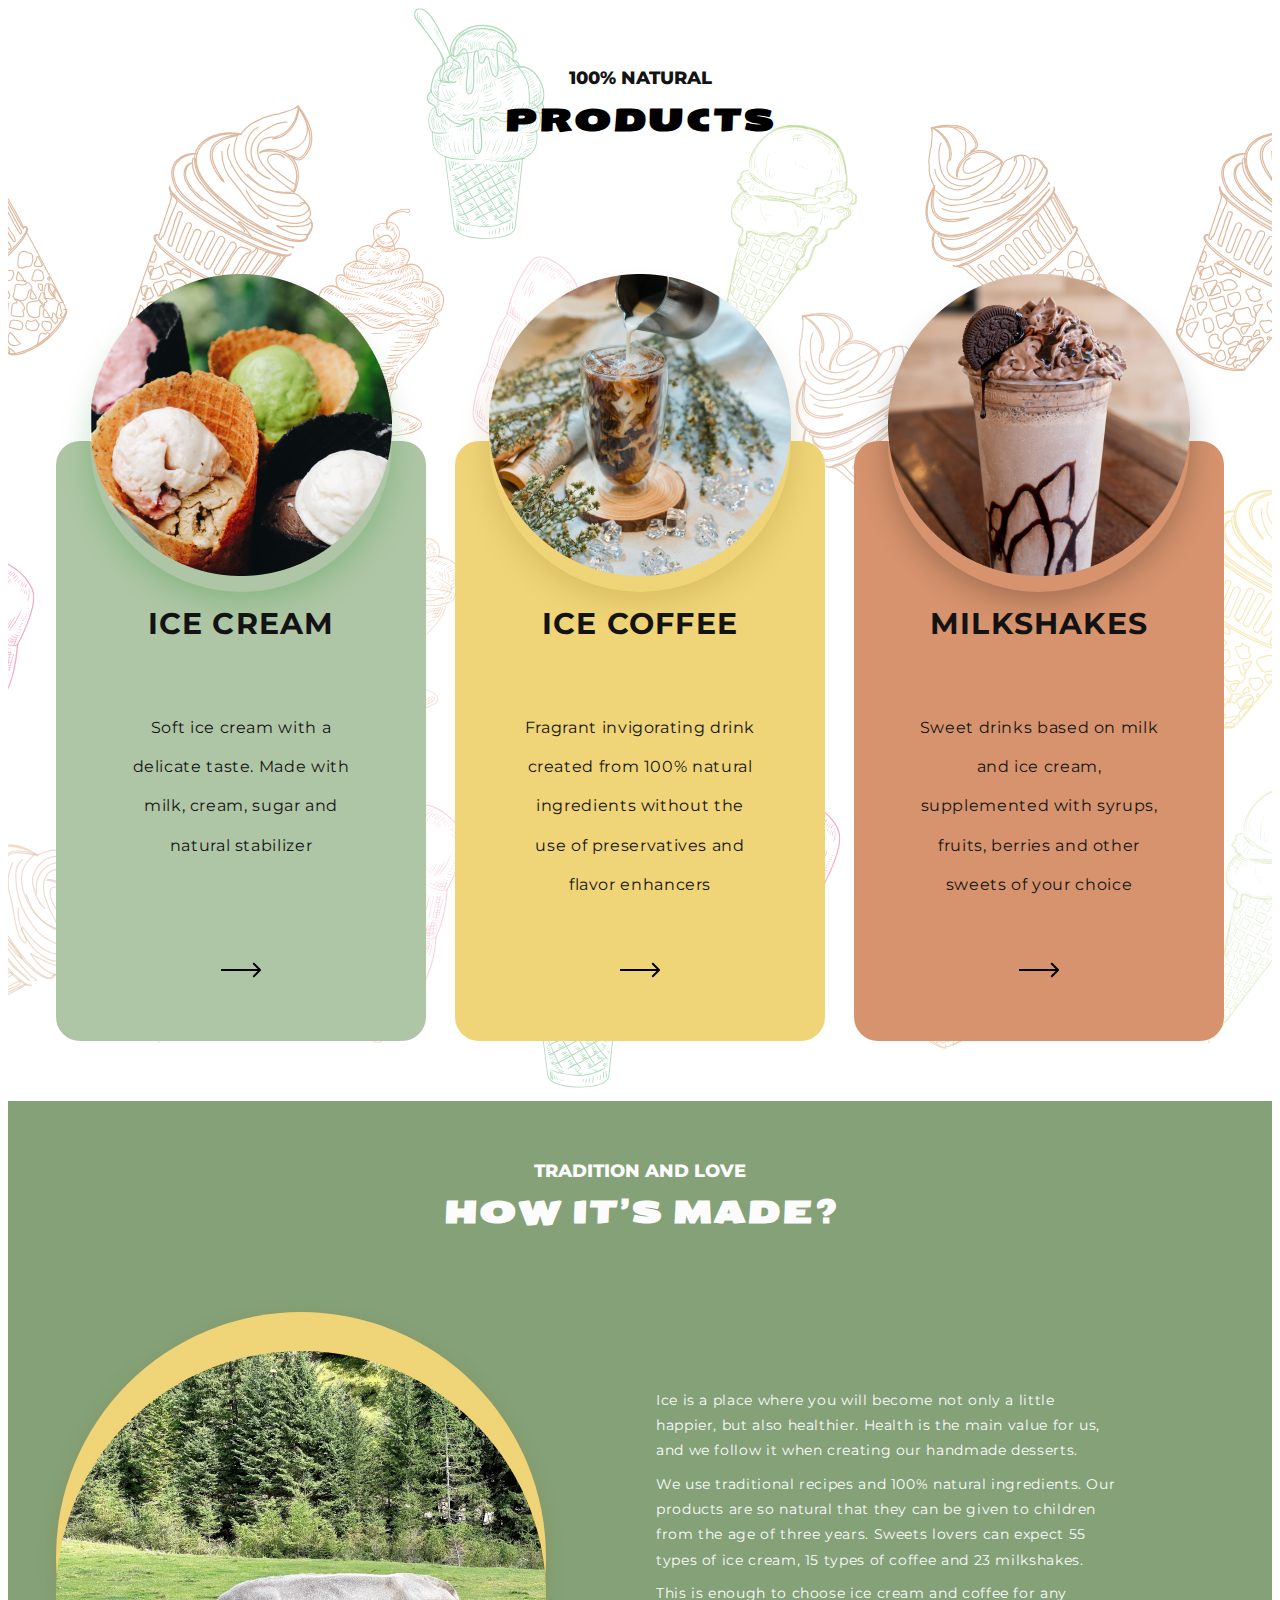
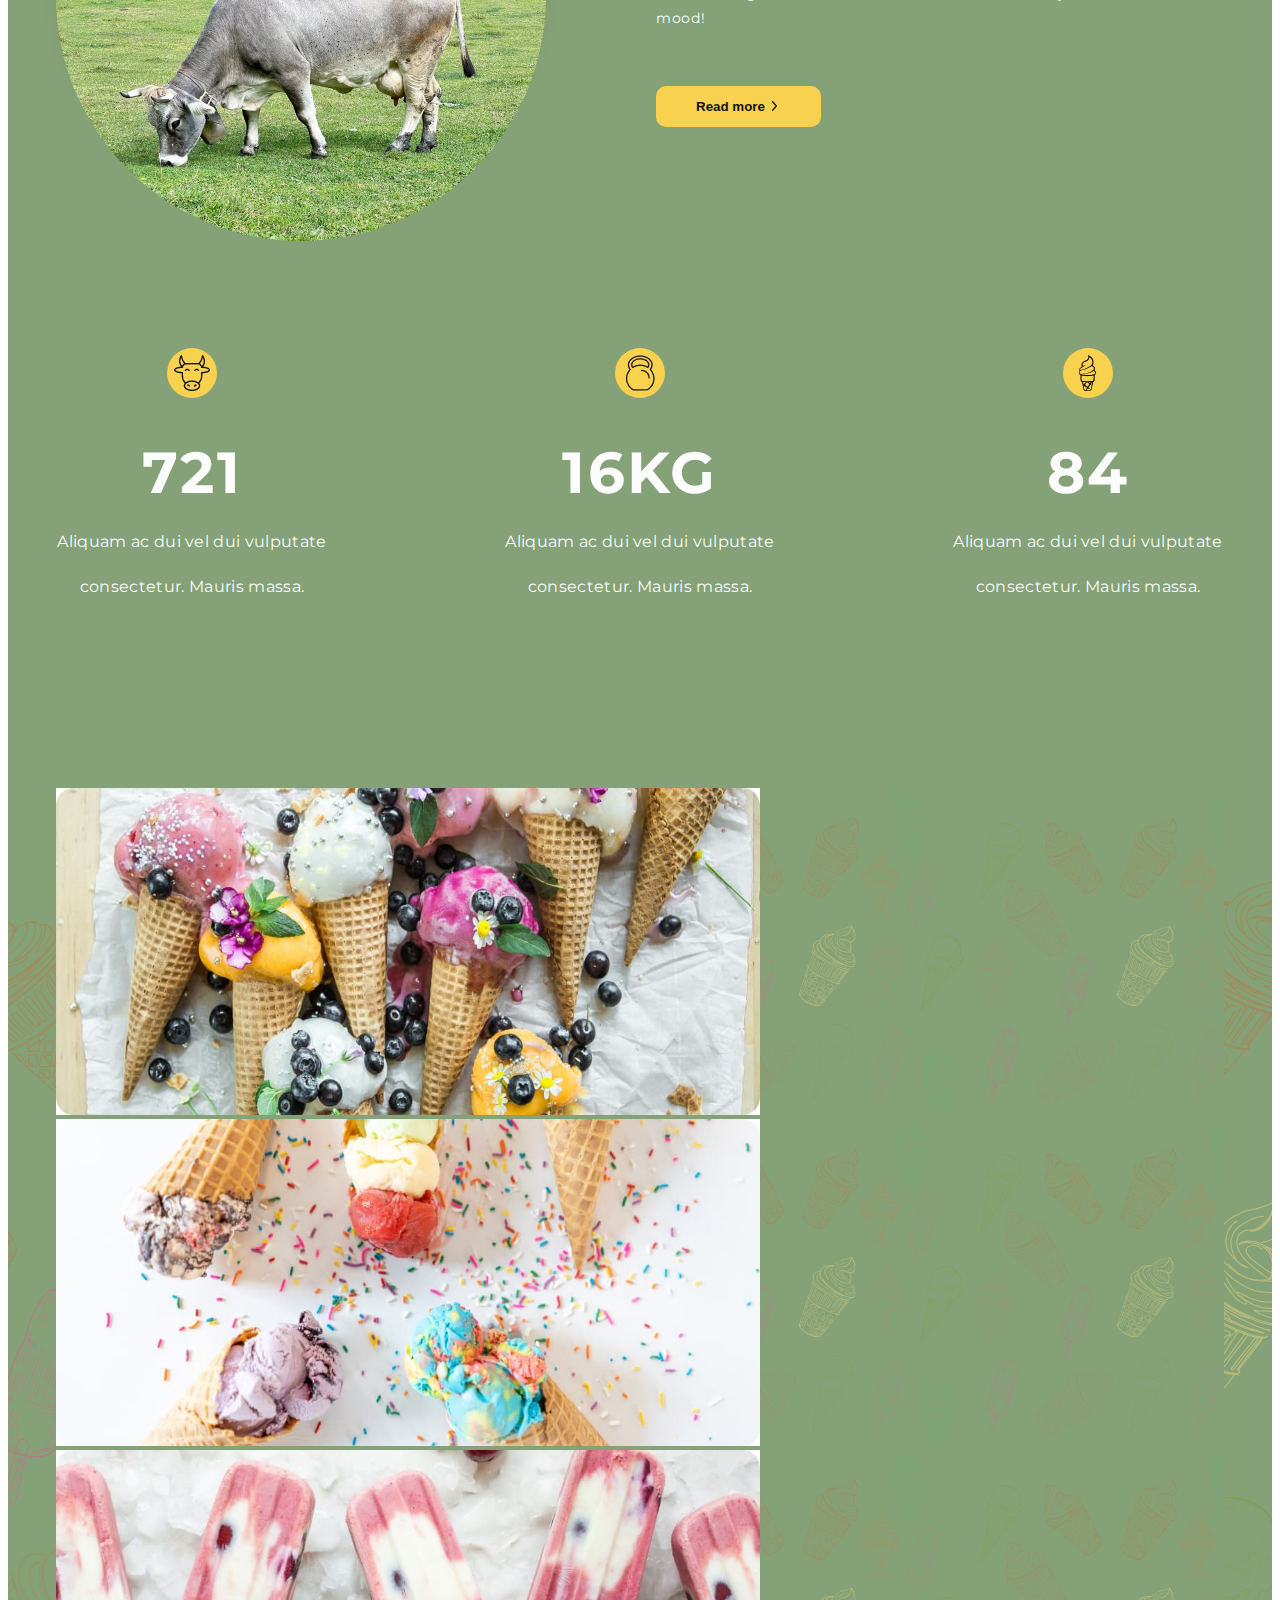
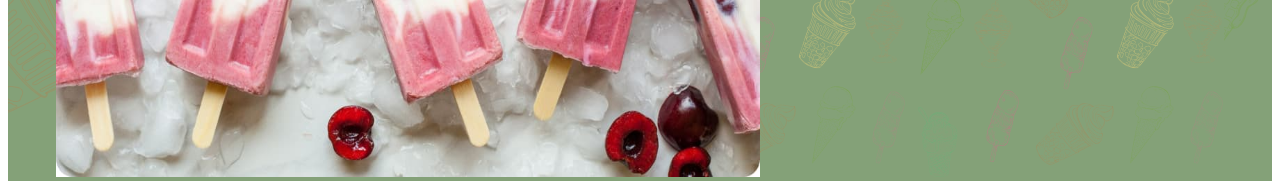
==== commit 0d0f5a6c: "added gallery-section" ====
--- a/index.html
+++ b/index.html
@@ -277,37 +277,75 @@
       <!-- Advantages -->
       <section class="advantages">
         <h2 class="advanteges__title tittle visually-hidden">Our advanteges</h2>
-        <ul class="advantages__list list">
-            <li class="advantages__item">
-              <div class="advantages__icon-block">
-                <svg class="advantages__icon" width="36" height="36">
-                <use href="./img/sprite.svg#cow"></use>
-              </svg>
-              </div>
+        <ul class="advantages__list list grid">
+            <li class="advantages__item grid-item">
               <b class="advantages__quantity">721</b>
               <p class="advantages__text">Aliquam ac dui vel dui vulputate consectetur. Mauris massa.</p>
             </li>
-            <li class="advantages__item">
-              <div class="advantages__icon-block">
-                <svg class="advantages__icon" width="36" height="36">
-                <use href="./img/sprite.svg#weight"></use>
-              </svg>
+            <li class="advantages__item grid-item">
               </div>
               <b class="advantages__quantity">16KG</b>
               <p class="advantages__text">Aliquam ac dui vel dui vulputate consectetur. Mauris massa.</p>
             </li>
-            <li class="advantages__item">
-              <div class="advantages__icon-block">
-                <svg class="advantages__icon" width="36" height="36">
-                <use href="./img/sprite.svg#ice-cream"></use>
-              </svg>
-              </div>
+            <li class="advantages__item grid-item">
               <b class="advantages__quantity">84</b>
               <p class="advantages__text">Aliquam ac dui vel dui vulputate consectetur. Mauris massa.</p>
             </li>
           </ul>
       </section>
-      
+      <!-- Gallery -->
+      <section class="gallery">
+        <div class="container">
+<h2 class="gallery__tittle tittle visually-hidden">Our gallery</h2>
+  <ul class="gallery__list list">
+    <li class="gallery item">
+      <picture>
+        <!-- images for desktops -->
+                <source
+                  media="(min-width: 1200px)"
+                  srcset="
+                    ./img/gallery/gallery-slider-first-dt.jpg    1x,
+                    ./img/gallery/gallery-slider-first-dt@2x.jpg 2x
+                  "
+                  type="image/jpg"
+                />
+                <!-- defoult image -->
+                  <img src="./img/gallery/gallery-slider-first-dt.jpg" alt="ice-creams with different ingredients and bluebarry" width="704" height="327">
+      </picture>
+    </li>
+    <li class="gallery item">
+      <picture>
+        <!-- images for desktops -->
+                <source
+                  media="(min-width: 1200px)"
+                  srcset="
+                    ./img/gallery/gallery-slider-second-dt.jpg    1x,
+                    ./img/gallery/gallery-slider-second-dt@2x.jpg 2x
+                  "
+                  type="image/jpg"
+                />
+                <!-- defoult image -->
+                    <img src="./img/gallery/gallery-slider-second-dt.jpg" alt="ice cream with sprinkles" width="704" height="327">
+      </picture>
+    </li>
+    <li class="gallery item">
+      <picture>
+        <!-- images for desktops -->
+                <source
+                  media="(min-width: 1200px)"
+                  srcset="
+                    ./img/gallery/gallery-slider-third-dt.jpg    1x,
+                    ./img/gallery/gallery-slider-third-dt@2x.jpg 2x
+                  "
+                  type="image/jpg"
+                />
+                <!-- defoult image -->
+      <img src="./img/gallery/gallery-slider-third-dt.jpg" alt="pink ice-creams with cherry" width="704" height="327">
+      </picture>
+    </li>
+  </ul>
+        </div>
+      </section>
       <!-- <section class="gallery section">
         <div class="container">
           <h2 class="section-tittle">Чим ми займаємося</h2>
--- a/css/main.min.css
+++ b/css/main.min.css
@@ -1 +1 @@
-:root{--background-color-main: #84a178;--background-color-products-1: #aec6a5;--background-color-products-2: #efd478;--background-color-products-3: #d6936d;--button-hover-color: #0A8817;--button-disabled-color: #ABABAB;--accent-color: #f8d24e;--main-text-color: #fcfcfc;--text-color: #131313;--text-color-black: #000000;--text-color-white: #ffffff;--second-text-color: #ababab;--footer-text-color: #7a7a7a;--card-gap: 30px;--grid-items: 4;--main-font: "Montserrat", sans-serif;--second-font: "Seymour One", sans-serif;--third-font: "DM Sans", sans-serif}.visually-hidden{position:absolute;width:1px;height:1px;margin:-1px;border:0;padding:0;white-space:nowrap;-webkit-clip-path:inset(100%);clip-path:inset(100%);clip:rect(0 0 0 0);overflow:hidden}*,*::before,*::after{-webkit-box-sizing:border-box;box-sizing:border-box}body{font-family:var(--main-font)}.img{display:block;max-width:100%;height:auto}.grid{display:grid}.container{margin-left:auto;margin-right:auto;padding-left:20px;padding-right:20px}@media screen and (min-width: 480px)and (max-width: 767px){.container{max-width:480px}}@media screen and (min-width: 768px){.container{width:768px;padding-left:32px;padding-right:32px}}@media screen and (min-width: 1200px){.container{width:1200px;padding-left:16px;padding-right:16px}}.btn{display:-webkit-box;display:-ms-flexbox;display:flex;-webkit-box-pack:center;-ms-flex-pack:center;justify-content:center;-webkit-box-align:center;-ms-flex-align:center;align-items:center;padding-top:12px;padding-right:40px;padding-bottom:12px;padding-left:40px;border:none;border-radius:10px;color:var(--text-color);background-color:var(--accent-color);text-align:center;font-weight:600;line-height:1.28;-webkit-transition:background-color 250ms cubic-bezier(0.075, 0.82, 0.165, 1),color 250ms cubic-bezier(0.075, 0.82, 0.165, 1);transition:background-color 250ms cubic-bezier(0.075, 0.82, 0.165, 1),color 250ms cubic-bezier(0.075, 0.82, 0.165, 1)}.btn:hover{background-color:var(--button-hover-color)}.btn:focus{background-color:var(--button-hover-color);color:var(--text-color-white)}.btn:disabled{background-color:var(--button-disabled-color)}.btn--transparent{background-color:rgba(0,0,0,0);border:2px solid var(--accent-color);-webkit-transition:border-color 250ms cubic-bezier(0.075, 0.82, 0.165, 1),color 250ms cubic-bezier(0.075, 0.82, 0.165, 1);transition:border-color 250ms cubic-bezier(0.075, 0.82, 0.165, 1),color 250ms cubic-bezier(0.075, 0.82, 0.165, 1)}.btn--transparent:hover,.btn--transparent:focus{background-color:rgba(0,0,0,0);border-color:var(--button-hover-color)}.btn--transparent:disabled{background-color:rgba(0,0,0,0);border-color:var(--button-disabled-color)}@media screen and (max-width: 1199px){.btn--transparent{font-size:12px}}.btn--underlined{border:none;background-color:rgba(0,0,0,0);color:var(--accent-color);line-height:1.2;text-decoration:underline}.btn--underlined:hover{background-color:rgba(0,0,0,0);color:var(--button-hover-color)}.btn--underlined:focus{color:var(--text-color-white)}.btn--underlined:disabled{background-color:rgba(0,0,0,0);color:var(--button-disabled-color)}@media screen and (max-width: 1199px){.btn--underlined{font-size:12px}}.button__icon{margin-left:4px;fill:currentColor}.uppertittle{margin-bottom:12px;text-align:center;font-size:18px;font-weight:800;line-height:1.2;text-transform:uppercase}.uppertittle--dark{color:var(--text-color)}.uppertittle--light{color:var(--main-text-color)}.tittle{text-align:center;font-family:var(--second-font);font-size:30px;line-height:1.2;letter-spacing:1.2px;text-transform:uppercase}.tittle--dark{color:var(--text-color)}.tittle--light{color:var(--main-text-color)}@media screen and (max-width: 767px){.tittle{margin-bottom:148px}}@media screen and (min-width: 768px){.tittle{margin-bottom:200px}}@media screen and (min-width: 1200px){.tittle{margin-bottom:303px}}h1,h2,h3,h4,h5,h6,p{margin:0;padding:0}.list{list-style:none;margin:0;padding:0}.nav{display:-webkit-box;display:-ms-flexbox;display:flex;-webkit-box-align:center;-ms-flex-align:center;align-items:center}.nav-list{display:none}.page-header__menu.is-open .nav-list{display:block}@media screen and (min-width: 768px){.nav-list{display:-webkit-box;display:-ms-flexbox;display:flex;-webkit-box-align:center;-ms-flex-align:center;align-items:center;list-style:none}}@media screen and (max-width: 320px){.page-header__menu.is-open .nav-list{margin-bottom:180px}}@media screen and (min-width: 321px){.page-header__menu.is-open .nav-list{margin-bottom:306px}}.nav__item{position:relative}.nav__item:not(:last-child){margin-right:50px}.page-header__menu.is-open .nav__item:not(:last-child){margin-right:0;margin-bottom:32px}@media screen and (max-width: 479px){.page-header__menu.is-open .nav__item:not(:last-child){margin-bottom:12px}}.nav__link{display:block;padding-top:32px;padding-bottom:32px;color:var(--main-black-color);font-size:14px;font-weight:500;line-height:1.2;letter-spacing:.28px;text-decoration:none;-webkit-transition:color 250ms cubic-bezier(0.4, 0, 0.2, 1);transition:color 250ms cubic-bezier(0.4, 0, 0.2, 1)}.page-header__menu.is-open .nav__link{padding:0;font-size:40px;letter-spacing:.8px}@media screen and (max-width: 479px){.page-header__menu.is-open .nav__link{font-size:24px}}.page-header__menu.is-open .nav__link:hover,.page-header__menu.is-open .nav__link:focus,.nav__link:hover,.nav__link:focus,.nav__link:active{color:var(--accent-color)}.nav__link--current{color:var(--accent-color)}.nav__link--current::after{content:"";position:absolute;bottom:0;left:0;display:block;width:100%;height:4px;border-radius:2px;background:var(--accent-color)}.page-header__menu.is-open .nav__link--current::after{content:"";display:none}.contacts{display:none}.page-header__menu.is-open .contacts{display:-webkit-box;display:-ms-flexbox;display:flex;-webkit-box-orient:vertical;-webkit-box-direction:normal;-ms-flex-direction:column;flex-direction:column;margin-bottom:64px}@media screen and (max-width: 479px){.page-header__menu.is-open .contacts{margin-bottom:40px}}@media screen and (min-width: 768px){.contacts{display:block;margin-left:auto}}@media screen and (min-width: 768px)and (max-width: 1200px){.contacts{padding-top:16px;padding-bottom:16px}}@media screen and (min-width: 1200px){.contacts{display:-webkit-box;display:-ms-flexbox;display:flex;-webkit-box-pack:center;-ms-flex-pack:center;justify-content:center;-webkit-box-align:center;-ms-flex-align:center;align-items:center}}.page-header__menu.is-open .contacts__item:last-child .contacts__link{margin-bottom:32px;font-size:34px;letter-spacing:.68px;color:var(--accent-color)}@media screen and (max-width: 479px){.page-header__menu.is-open .contacts__item:last-child .contacts__link{margin-bottom:15px;font-size:24px}}.page-header__menu.is-open .contacts__item:first-child .contacts__link{font-size:24px;letter-spacing:.48px}@media screen and (max-width: 479px){.page-header__menu.is-open .contacts__item:first-child .contacts__link{font-size:24px}}.page-header__menu.is-open .contacts__item:not(:last-child):not(:last-child){-webkit-box-ordinal-group:3;-ms-flex-order:2;order:2}@media screen and (min-width: 1200px){.contacts__item:not(:last-child){margin-right:50px}}.contacts__link{display:-webkit-box;display:-ms-flexbox;display:flex;-webkit-box-align:center;-ms-flex-align:center;align-items:center;padding-top:32px;padding-bottom:32px;color:var(--text-color);text-decoration:none;font-size:14px;font-weight:500;line-height:1.2;letter-spacing:.28px;-webkit-transition:color 250ms cubic-bezier(0.4, 0, 0.2, 1);transition:color 250ms cubic-bezier(0.4, 0, 0.2, 1)}.page-header__menu.is-open .contacts__link{padding:0}.contacts__link:hover,.contacts__link:focus{color:var(--accent-color)}@media screen and (min-width: 768px)and (max-width: 1200px){.contacts__link{padding-top:5px;padding-bottom:5px}}.contacts__icon{margin-right:10px;fill:currentColor}.page-header__menu.is-open .contacts__icon{display:none}.backdrop{position:fixed;width:100vw;height:100vh;top:0;left:0;z-index:100;opacity:1;display:-webkit-box;display:-ms-flexbox;display:flex;-webkit-box-pack:center;-ms-flex-pack:center;justify-content:center;-webkit-box-align:center;-ms-flex-align:center;align-items:center;background-color:var(--background-modal);-webkit-transition:opacity 250ms cubic-bezier(0.4, 0, 0.2, 1);transition:opacity 250ms cubic-bezier(0.4, 0, 0.2, 1)}.js-is-hidden{visibility:hidden;opacity:0;pointer-events:none}.modal{position:absolute;top:50%;left:50%;-webkit-transform:translate(-50%, -50%) scale(1);transform:translate(-50%, -50%) scale(1);margin-right:auto;margin-left:auto;border-radius:4px;background:var(--background-color-1);-webkit-box-shadow:0px 2px 1px 0px rgba(0,0,0,.2),0px 1px 1px 0px rgba(0,0,0,.14),0px 1px 3px 0px rgba(0,0,0,.12);box-shadow:0px 2px 1px 0px rgba(0,0,0,.2),0px 1px 1px 0px rgba(0,0,0,.14),0px 1px 3px 0px rgba(0,0,0,.12);-webkit-transition:-webkit-transform 250ms cubic-bezier(0.4, 0, 0.2, 1);transition:-webkit-transform 250ms cubic-bezier(0.4, 0, 0.2, 1);transition:transform 250ms cubic-bezier(0.4, 0, 0.2, 1);transition:transform 250ms cubic-bezier(0.4, 0, 0.2, 1), -webkit-transform 250ms cubic-bezier(0.4, 0, 0.2, 1)}@media screen and (max-width: 376px){.modal{max-width:300px;max-height:460px}}@media screen and (min-width: 377px)and (max-width: 479px){.modal{max-width:373px;max-height:609px}}@media screen and (max-width: 1199px){.modal{width:450px;height:609px}}@media screen and (min-width: 1200px){.modal{width:528px;height:581px}}.backdrop.is-hidden .modal{-webkit-transform:translate(-50%, -50%) scale(0.2);transform:translate(-50%, -50%) scale(0.2)}.modal__button{position:absolute;top:8px;right:8px;display:-webkit-box;display:-ms-flexbox;display:flex;-webkit-box-pack:center;-ms-flex-pack:center;justify-content:center;width:30px;height:30px;-webkit-box-align:center;-ms-flex-align:center;align-items:center;border-radius:50%;cursor:pointer;border:1px solid var(--modal-button);background-color:var(--background-color-1);color:var(--modal-icon-button);-webkit-transition:color 250ms cubic-bezier(0.4, 0, 0.2, 1);transition:color 250ms cubic-bezier(0.4, 0, 0.2, 1)}.modal__button:hover,.modal__button:focus{color:var(--accent-color)}@media screen and (max-width: 379px){.modal__button{top:5px;right:5px;width:25px;height:25px}}.modal__icon{fill:currentColor}.form{padding-top:40px;padding-right:40px;padding-bottom:40px;padding-left:40px}@media screen and (max-width: 379px){.form{padding-top:20px;padding-right:10px;padding-bottom:20px;padding-left:10px}}.form__title{display:block;margin-bottom:12px;color:var(--main-black-color);text-align:center;font-size:20px;font-weight:700;line-height:1.2;letter-spacing:.6px}@media screen and (max-width: 379px){.form__title{font-size:14px}}@media screen and (min-width: 380px)and (max-width: 1199px){.form__title{line-height:1.5}}@media screen and (min-width: 1200px){.form__title{line-height:1.2}}.form__item{position:relative;display:-webkit-box;display:-ms-flexbox;display:flex;-webkit-box-orient:vertical;-webkit-box-direction:normal;-ms-flex-direction:column;flex-direction:column;-webkit-box-align:start;-ms-flex-align:start;align-items:start;margin-bottom:10px}.form__label{color:var(--text-color);font-size:12px;line-height:1.2;letter-spacing:.12px}.form__label:not(:last-child){margin-bottom:4px}.form__image{position:absolute;bottom:11px;left:12px;-webkit-transition:fill 250ms cubic-bezier(0.4, 0, 0.2, 1);transition:fill 250ms cubic-bezier(0.4, 0, 0.2, 1)}.form__input:focus+.form__image{fill:var(--accent-color)}.form__input{width:100%;height:40px;padding-top:11px;padding-right:12px;padding-bottom:11px;padding-left:42px;border-radius:4px;border:1px solid rgba(33,33,33,.2);cursor:pointer;-webkit-transition:border 250ms cubic-bezier(0.4, 0, 0.2, 1);transition:border 250ms cubic-bezier(0.4, 0, 0.2, 1)}.form__input:focus{border:1px solid var(--accent-color);outline:rgba(0,0,0,0)}.form__text-block{margin-bottom:20px}.form__textarea{width:100%;height:120px;padding-top:12px;padding-right:16px;padding-bottom:12px;padding-left:16px;resize:none;cursor:pointer;border-radius:4px;border:1px solid rgba(33,33,33,.2);-webkit-transition:border 250ms cubic-bezier(0.4, 0, 0.2, 1);transition:border 250ms cubic-bezier(0.4, 0, 0.2, 1)}.form__textarea::-webkit-input-placeholder{color:rgba(117,117,117,.5);font-size:12px;line-height:1.2;letter-spacing:.12px}.form__textarea::-moz-placeholder{color:rgba(117,117,117,.5);font-size:12px;line-height:1.2;letter-spacing:.12px}.form__textarea:-ms-input-placeholder{color:rgba(117,117,117,.5);font-size:12px;line-height:1.2;letter-spacing:.12px}.form__textarea::-ms-input-placeholder{color:rgba(117,117,117,.5);font-size:12px;line-height:1.2;letter-spacing:.12px}.form__textarea::placeholder{color:rgba(117,117,117,.5);font-size:12px;line-height:1.2;letter-spacing:.12px}.form__textarea:focus{border:1px solid var(--accent-color);outline:rgba(0,0,0,0)}@media screen and (max-width: 379px){.form__textarea{height:50px}}.form__policy{display:-webkit-box;display:-ms-flexbox;display:flex;-webkit-box-align:center;-ms-flex-align:center;align-items:center;padding-left:12px;margin-bottom:30px}@media screen and (max-width: 379px){.form__policy{margin-bottom:20px}}.form__checkbox{display:-webkit-box;display:-ms-flexbox;display:flex;-webkit-box-pack:center;-ms-flex-pack:center;justify-content:center;-webkit-box-align:center;-ms-flex-align:center;align-items:center;width:16px;height:15px;background-color:var(--accent-color);border:2px solid var(--accent-color);border-radius:4px;-webkit-transition:background-color 250ms cubic-bezier(0.4, 0, 0.2, 1),border 250ms cubic-bezier(0.4, 0, 0.2, 1);transition:background-color 250ms cubic-bezier(0.4, 0, 0.2, 1),border 250ms cubic-bezier(0.4, 0, 0.2, 1)}.form__policy-input:checked~.form__checkbox{border:2px solid var(--main-black-color);background:var(--background-color-1)}.form__policy-input:focus~.form__checkbox{border:2px solid var(--accent-color)}.form__policy-image{fill:var(--background-color-1)}.form__checkbox-label{margin-left:8px;font-size:14px;line-height:1.71;letter-spacing:.42px}@media screen and (max-width: 379px){.form__checkbox-label{font-size:8px}}@media screen and (min-width: 380px)and (max-width: 450px){.form__checkbox-label{font-size:9px}}@media screen and (min-width: 451px)and (max-width: 1199px){.form__checkbox-label{font-size:12px}}.form__link{margin-left:5px;color:var(--accent-color);line-height:1.71;letter-spacing:.42px;text-decoration-line:underline}.form__button{display:block;width:200px;height:50px;margin-right:auto;margin-left:auto;border-color:rgba(0,0,0,0);border-radius:4px;background-color:var(--accent-color);-webkit-box-shadow:0px 4px 4px 0px rgba(0,0,0,.15);box-shadow:0px 4px 4px 0px rgba(0,0,0,.15);cursor:pointer;color:var(--background-color-1);text-align:center;font-size:16px;font-weight:700;line-height:1.87;letter-spacing:.96px;-webkit-transition:background-color 250ms cubic-bezier(0.4, 0, 0.2, 1);transition:background-color 250ms cubic-bezier(0.4, 0, 0.2, 1)}.form__button:hover,.form__button:focus{background-color:var(--accent-color-2)}@media screen and (max-width: 379px){.form__button{width:150px;height:40px;font-size:12px}}.socials-list{display:-webkit-box;display:-ms-flexbox;display:flex;-webkit-box-pack:center;-ms-flex-pack:center;justify-content:center}.socials__item:not(:last-child){margin-right:10px}.socials__link{display:-webkit-box;display:-ms-flexbox;display:flex;-webkit-box-pack:center;-ms-flex-pack:center;justify-content:center;-webkit-box-align:center;-ms-flex-align:center;align-items:center;width:34px;height:34px;border-radius:50%;background-color:var(--accent-color);-webkit-transition:background-color 250ms cubic-bezier(0.4, 0, 0.2, 1);transition:background-color 250ms cubic-bezier(0.4, 0, 0.2, 1)}.socials__icon{fill:var(--background-color-main)}.socials__link:hover .socials__icon,.socials__link:focus .socials__icon{fill:var(--text-color-white)}.about{padding-top:60px;background-color:var(--background-color-main)}@media screen and (max-width: 479px){.about{padding-bottom:50px}}@media screen and (min-width: 480px)and (max-width: 767px){.about{padding-bottom:60px}}@media screen and (min-width: 768px)and (max-width: 1199px){.about{padding-bottom:80px}}@media screen and (min-width: 1200px){.about{padding-bottom:146px}}@media screen and (max-width: 767px){.about__title{margin-bottom:32px}}@media screen and (min-width: 768px)and (max-width: 1199px){.about__title{margin-bottom:72px}}@media screen and (min-width: 1200px){.about__title{margin-bottom:82px}}@media screen and (min-width: 768px){.about__block{display:-webkit-box;display:-ms-flexbox;display:flex;-webkit-box-align:center;-ms-flex-align:center;align-items:center}}.about__decoration{position:relative;margin-right:auto;margin-left:auto;border-radius:50%;background:-webkit-gradient(linear, left bottom, left top, from(rgba(248, 210, 78, 0.7)), to(rgba(248, 210, 78, 0.7))),#d9d9d9;background:linear-gradient(0deg, rgba(248, 210, 78, 0.7) 0%, rgba(248, 210, 78, 0.7) 100%),#d9d9d9;-webkit-box-shadow:0px 4.48583px 16.82185px 0px rgba(153,114,23,.25);box-shadow:0px 4.48583px 16.82185px 0px rgba(153,114,23,.25)}.about__decoration::after{content:"";position:absolute}@media screen and (max-width: 767px){.about__decoration::after{top:22px;width:278px;height:278px;background-image:url(../img/icons/about/about-mb.png)}}@media screen and (max-width: 767px)and (min-device-pixel-ratio: 2),screen and (max-width: 767px)and (-webkit-min-device-pixel-ratio: 2),screen and (max-width: 767px)and (min-resolution: 192dpi),screen and (max-width: 767px)and (min-resolution: 2dppx){.about__decoration::after{background-image:url(../img/icons/about/about-mb@2x.png)}}@media screen and (min-width: 768px)and (max-width: 1199px){.about__decoration::after{top:26px;width:330px;height:330px;background-image:url(../img/icons/about/about-tb.png)}}@media screen and (min-width: 768px)and (max-width: 1199px)and (min-device-pixel-ratio: 2),screen and (min-width: 768px)and (max-width: 1199px)and (-webkit-min-device-pixel-ratio: 2),screen and (min-width: 768px)and (max-width: 1199px)and (min-resolution: 192dpi),screen and (min-width: 768px)and (max-width: 1199px)and (min-resolution: 2dppx){.about__decoration::after{background-image:url(../img/icons/about/about-tb@2x.png)}}@media screen and (min-width: 1200px){.about__decoration::after{top:39px;width:490px;height:490px;background-image:url(../img/icons/about/about-dt.png)}}@media screen and (min-width: 1200px)and (min-device-pixel-ratio: 2),screen and (min-width: 1200px)and (-webkit-min-device-pixel-ratio: 2),screen and (min-width: 1200px)and (min-resolution: 192dpi),screen and (min-width: 1200px)and (min-resolution: 2dppx){.about__decoration::after{background-image:url(../img/icons/about/about-dt@2x.png)}}@media screen and (max-width: 767px){.about__decoration{margin-bottom:82px;width:278px;height:278px;margin-bottom:62px}}@media screen and (min-width: 768px)and (max-width: 1199px){.about__decoration{width:330px;height:330px;margin-right:38px}}@media screen and (min-width: 1200px){.about__decoration{width:490px;height:490px;margin-right:110px}}@media screen and (min-width: 1200px){.about__information{padding-right:105px}}.about__text{color:var(--main-text-color);font-size:12px;line-height:2.11;letter-spacing:.48px}@media screen and (max-width: 767px){.about__text{width:220px;margin-right:auto;margin-left:auto;text-align:center}.about__text:not(:last-child){margin-bottom:4px}.about__text:nth-child(3){margin-bottom:24px}}@media screen and (min-width: 768px)and (max-width: 1199px){.about__text{width:334px;line-height:2.38}.about__text:not(:last-child){margin-bottom:8px}.about__text:nth-child(3){margin-bottom:32px}}@media screen and (min-width: 1200px){.about__text{width:463px;font-size:14px;line-height:1.81;letter-spacing:.64px}.about__text:not(:last-child){margin-bottom:8px}.about__text:nth-child(3){margin-bottom:54px}}@media screen and (max-width: 767px){.about__button{margin-right:auto;margin-left:auto}}.advantages{background-color:var(--background-color-main)}@media screen and (max-width: 479px){.advantages{padding-bottom:70px}}@media screen and (min-width: 480px){.advantages{padding-bottom:80px}}@media screen and (min-width: 768px){.advantages__list{display:-webkit-box;display:-ms-flexbox;display:flex;-webkit-box-pack:center;-ms-flex-pack:center;justify-content:center;gap:80px}}@media screen and (max-width: 479px){.advantages__item:not(:last-child){margin-bottom:22px}}@media screen and (min-width: 480px){.advantages__item:not(:last-child){margin-bottom:32px}}.advantages__icon-block{display:-webkit-box;display:-ms-flexbox;display:flex;-webkit-box-pack:center;-ms-flex-pack:center;justify-content:center;-webkit-box-align:center;-ms-flex-align:center;align-items:center;width:50px;height:50px;margin-right:auto;margin-left:auto;border-radius:50%;background-color:var(--accent-color)}@media screen and (max-width: 479px){.advantages__icon-block{margin-bottom:16px}}@media screen and (min-width: 768px)and (max-width: 1199px){.advantages__icon-block{margin-bottom:12px}}@media screen and (min-width: 1200px){.advantages__icon-block{margin-bottom:40px}}.advantages__quantity{display:block;margin-right:auto;margin-left:auto;color:var(--main-text-color);text-align:center;font-weight:700;line-height:1.2}@media screen and (max-width: 767px){.advantages__quantity{margin-bottom:16px;font-size:36px;letter-spacing:1.44px;text-transform:uppercase}}@media screen and (min-width: 768px){.advantages__quantity{margin-bottom:12px}}@media screen and (min-width: 768px)and (max-width: 1199px){.advantages__quantity{font-size:48px;letter-spacing:1.92px}}@media screen and (min-width: 1200px){.advantages__quantity{font-size:58px;letter-spacing:2.32px}}.advantages__text{margin-right:auto;margin-left:auto;color:var(--main-text-color);text-align:center}@media screen and (max-width: 767px){.advantages__text{width:230px;font-size:12px;line-height:2.04}}@media screen and (min-width: 768px)and (max-width: 1199px){.advantages__text{width:152px;font-size:14px;line-height:2.43}}@media screen and (min-width: 1200px){.advantages__text{width:368px;font-size:16px;line-height:2.81;letter-spacing:.32px}}.gallery{display:none}@media screen and (min-width: 1200px){.gallery{display:block}}.gallery__list{display:-webkit-box;display:-ms-flexbox;display:flex;-ms-flex-wrap:wrap;flex-wrap:wrap;gap:30px}.gallery__item{position:relative;z-index:1;--grid-items: 3}.gallery__text{position:absolute;bottom:0;left:0;z-index:1;width:100%;min-height:70px;display:-webkit-inline-box;display:-ms-inline-flexbox;display:inline-flex;-webkit-box-pack:center;-ms-flex-pack:center;justify-content:center;-webkit-box-align:center;-ms-flex-align:center;align-items:center;background-color:var(--gallary-background);color:var(--background-color-1);font-weight:700;line-height:1.2;letter-spacing:.42px;text-transform:uppercase;text-align:center}.products{padding-top:60px;padding-bottom:60px}@media screen and (max-width: 767px){.products{background-image:url(/img/background/background-mb.svg);background-position:center;background-repeat:repeat;background-size:contain}}@media screen and (min-width: 768px)and (max-width: 1199px){.products{background-image:url(/img/background/background-tb.svg);background-position:center;background-repeat:repeat;background-size:contain}}@media screen and (min-width: 1200px){.products{background-image:url(/img/background/background-dt.svg);background-position:center;background-repeat:repeat;background-size:contain}}@media screen and (min-width: 768px){.products__list{display:-webkit-box;display:-ms-flexbox;display:flex;-webkit-box-pack:justify;-ms-flex-pack:justify;justify-content:space-between;-webkit-box-align:center;-ms-flex-align:center;align-items:center}}.products__item{position:relative}@media screen and (max-width: 767px){.products__item:not(:last-child){margin-bottom:168px}}.products__block{position:relative;display:-webkit-box;display:-ms-flexbox;display:flex;-webkit-box-orient:vertical;-webkit-box-direction:normal;-ms-flex-direction:column;flex-direction:column;padding-bottom:16px;margin-right:auto;margin-left:auto;border-radius:24px}.products__block--green{background-color:var(--background-color-products-1)}.products__block--yellow{background-color:var(--background-color-products-2)}.products__block--brown{background-color:var(--background-color-products-3)}@media screen and (max-width: 320px){.products__block{width:280px;min-height:420px;padding-top:123px;padding-right:40px;padding-left:40px}}@media screen and (min-width: 321px)and (max-width: 767px){.products__block{width:320px;min-height:420px;padding-top:126px;padding-right:40px;padding-left:40px}}@media screen and (min-width: 768px)and (max-width: 1199px){.products__block{width:224px;height:570px;padding-top:108px;padding-right:26px;padding-bottom:12px;padding-left:26px}}@media screen and (min-width: 1200px){.products__block{width:370px;height:600px;padding-top:165px;padding-right:64px;padding-left:64px;padding-bottom:60px}}.products__subtittle{color:var(--text-color);text-align:center;font-size:20px;font-weight:700;line-height:1.2;letter-spacing:.8px;text-transform:uppercase}@media screen and (max-width: 1199px){.products__subtittle{margin-bottom:40px}}@media screen and (min-width: 768px){.products__subtittle{font-size:22px;letter-spacing:.88px}}@media screen and (min-width: 1200px){.products__subtittle{margin-bottom:66px;font-size:30px;letter-spacing:1.2px}}.products__text{color:var(--text-color);text-align:center;line-height:2.46;letter-spacing:.56px}@media screen and (max-width: 1199px){.products__text{margin-bottom:53px}}@media screen and (min-width: 1200px){.products__text{font-size:16px;letter-spacing:.64px}}.products__button{display:block;margin-top:auto;margin-right:auto;margin-left:auto;padding:0;cursor:pointer;border:none;background-color:rgba(0,0,0,0)}.products__icon{fill:currentColor;-webkit-transition:fill 250ms cubic-bezier(0.075, 0.82, 0.165, 1);transition:fill 250ms cubic-bezier(0.075, 0.82, 0.165, 1)}.products__button:hover .products__icon,.products__icon .products__button:focus{fill:var(--main-text-color)}.products__decoration{position:absolute;top:0;left:50%;-webkit-transform:translate(-50%, -50%);transform:translate(-50%, -50%);border-radius:50%}@media screen and (max-width: 1199px){.products__decoration{width:200px;height:200px}}@media screen and (min-width: 1199px){.products__decoration{width:302px;height:302px}}.products__decoration--green{background-color:linear-gradient(0deg, rgba(156, 190, 143, 0.7) 0%, rgba(156, 190, 143, 0.7) 100%),#d9d9d9;-webkit-box-shadow:0px 8px 30px 0px rgba(10,136,23,.25);box-shadow:0px 8px 30px 0px rgba(10,136,23,.25)}.products__decoration--green::before{content:"";position:absolute;top:-11px;width:200px;height:200px;background-image:url(/img/icons/product/product-first-tb-mb.png);background-repeat:no-repeat;background-position:center;background-size:cover;position:absolute}@media(min-device-pixel-ratio: 2),(-webkit-min-device-pixel-ratio: 2),(min-resolution: 192dpi),(min-resolution: 2dppx){.products__decoration--green::before{background-image:url(/img/icons/product/product-first-tb-mb@2x.png)}}@media screen and (min-width: 1200px){.products__decoration--green::before{top:-16px;width:302px;height:302px;background-image:url(/img/icons/product/product-first-dt.png);background-repeat:no-repeat;background-position:center;background-size:cover}}@media screen and (min-width: 1200px)and (min-device-pixel-ratio: 2),screen and (min-width: 1200px)and (-webkit-min-device-pixel-ratio: 2),screen and (min-width: 1200px)and (min-resolution: 192dpi),screen and (min-width: 1200px)and (min-resolution: 2dppx){.products__decoration--green::before{background-image:url(/img/icons/product/product-first-dt@2x.png)}}.products__decoration--yellow{background:-webkit-gradient(linear, left bottom, left top, from(rgba(248, 210, 78, 0.7)), to(rgba(248, 210, 78, 0.7))),#d9d9d9;background:linear-gradient(0deg, rgba(248, 210, 78, 0.7) 0%, rgba(248, 210, 78, 0.7) 100%),#d9d9d9;-webkit-box-shadow:0px 8px 30px 0px rgba(153,114,23,.25);box-shadow:0px 8px 30px 0px rgba(153,114,23,.25)}.products__decoration--yellow::before{content:"";position:absolute;top:-11px;width:200px;height:200px;background-image:url(/img/icons/product/product-second-tb-mb.png),url(/img/icons/product/ellipse-green.svg);background-repeat:no-repeat;background-position:center;background-size:cover;position:absolute}@media(min-device-pixel-ratio: 2),(-webkit-min-device-pixel-ratio: 2),(min-resolution: 192dpi),(min-resolution: 2dppx){.products__decoration--yellow::before{background-image:url(/img/icons/product/product-second-tb-mb@2x.png)}}@media screen and (min-width: 1200px){.products__decoration--yellow::before{top:-16px;width:302px;height:302px;background-image:url(/img/icons/product/product-second-dt.png),url(/img/icons/product/ellipse-green.svg);background-repeat:no-repeat;background-position:center;background-size:cover}}@media screen and (min-width: 1200px)and (min-device-pixel-ratio: 2),screen and (min-width: 1200px)and (-webkit-min-device-pixel-ratio: 2),screen and (min-width: 1200px)and (min-resolution: 192dpi),screen and (min-width: 1200px)and (min-resolution: 2dppx){.products__decoration--yellow::before{background-image:url(/img/icons/product/product-second-dt@2x.png)}}.products__decoration--brown{background-color:linear-gradient(0deg, rgba(213, 117, 63, 0.7) 0%, rgba(213, 117, 63, 0.7) 100%),#d9d9d9;-webkit-box-shadow:0px 8px 30px 0px rgba(0,0,0,.25);box-shadow:0px 8px 30px 0px rgba(0,0,0,.25)}.products__decoration--brown::before{content:"";position:absolute;top:-11px;width:200px;height:200px;background-image:url(/img/icons/product/product-third-tb-mb.png);background-repeat:no-repeat;background-position:center;background-size:cover;position:absolute}@media(min-device-pixel-ratio: 2),(-webkit-min-device-pixel-ratio: 2),(min-resolution: 192dpi),(min-resolution: 2dppx){.products__decoration--brown::before{background-image:url(/img/icons/product/product-third-tb-mb@2x.png)}}@media screen and (min-width: 1200px){.products__decoration--brown::before{top:-16px;width:302px;height:302px;background-image:url(/img/icons/product/product-third-dt.png);background-repeat:no-repeat;background-position:center;background-size:cover}}@media screen and (min-width: 1200px)and (min-device-pixel-ratio: 2),screen and (min-width: 1200px)and (-webkit-min-device-pixel-ratio: 2),screen and (min-width: 1200px)and (min-resolution: 192dpi),screen and (min-width: 1200px)and (min-resolution: 2dppx){.products__decoration--brown::before{background-image:url(/img/icons/product/product-third-dt@2x.png)}}.page-footer{background-color:var(--background-color-3);padding-top:60px;padding-bottom:60px}@media screen and (max-width: 767px){.page-footer{text-align:center}}.page-footer__container{display:block}@media screen and (min-width: 768px){.page-footer__container{display:-webkit-box;display:-ms-flexbox;display:flex;-webkit-box-align:baseline;-ms-flex-align:baseline;align-items:baseline;-ms-flex-wrap:wrap;flex-wrap:wrap}}@media screen and (min-width: 768px)and (max-width: 1199px){.page-footer__container{-ms-flex-pack:distribute;justify-content:space-around}}.page-footer__logo{display:inline-block;margin-bottom:28px;padding:0}@media screen and (max-width: 1199px){.address-container{text-align:center;margin-bottom:60px}}@media screen and (min-width: 1200px){.address-container{margin-right:70px;width:231px}}.address__text{display:inline-block;margin-bottom:12px;color:var(--background-color-1);font-size:14px;font-style:normal;line-height:1.7;letter-spacing:.42px}.address__item:first-child{margin-bottom:12px}.address__link{display:inline-block;color:var(--footer-link-color);font-size:14px;font-style:normal;line-height:1.7;letter-spacing:.42px;text-decoration:none;-webkit-transition:color 250ms cubic-bezier(0.4, 0, 0.2, 1);transition:color 250ms cubic-bezier(0.4, 0, 0.2, 1)}.address__link:hover,.address__link:focus{color:var(--background-color-1)}@media screen and (max-width: 767px){.page-footer__socials{margin-bottom:60px}}@media screen and (min-width: 1200px){.page-footer__socials{margin-right:93px}}@media screen and (max-width: 767px){.page-footer__list{-webkit-box-pack:center;-ms-flex-pack:center;justify-content:center}}.page-footer__text{margin-bottom:20px;color:var(--background-color-1);font-size:14px;font-weight:700;line-height:1.2;letter-spacing:.42px;text-transform:uppercase}@media screen and (max-width: 1199px){.page-footer__text{text-align:center}}@media screen and (min-width: 1200px){.subscription__container{display:-webkit-box;display:-ms-flexbox;display:flex}}.subscription__input{width:358px;height:50px;padding-top:15px;padding-right:16px;padding-bottom:15px;padding-left:16px;margin-right:12px;border-radius:4px;border:1px solid rgba(255,255,255,.3);background:rgba(33,150,243,0);-webkit-box-shadow:0px 4px 4px 0px rgba(0,0,0,.15);box-shadow:0px 4px 4px 0px rgba(0,0,0,.15);color:var(--background-color-1)}.subscription__input::-webkit-input-placeholder{color:var(--footer-link-color);font-size:16px;line-height:1.25;letter-spacing:.48px}.subscription__input::-moz-placeholder{color:var(--footer-link-color);font-size:16px;line-height:1.25;letter-spacing:.48px}.subscription__input:-ms-input-placeholder{color:var(--footer-link-color);font-size:16px;line-height:1.25;letter-spacing:.48px}.subscription__input::-ms-input-placeholder{color:var(--footer-link-color);font-size:16px;line-height:1.25;letter-spacing:.48px}.subscription__input::placeholder{color:var(--footer-link-color);font-size:16px;line-height:1.25;letter-spacing:.48px}@media screen and (max-width: 350px){.subscription__input{max-width:290px}}@media screen and (min-width: 350px)and (max-width: 450px){.subscription__input{max-width:320px}}@media screen and (max-width: 1199px){.subscription__input{margin-right:0;margin-bottom:20px}}.subscription__button{display:-webkit-box;display:-ms-flexbox;display:flex;padding-top:13px;padding-right:28px;padding-bottom:13px;padding-left:28px;width:200px;height:50px}.button__text{margin-right:12px}.button__img{fill:var(--background-color-1)}/*# sourceMappingURL=main.min.css.map */+:root{--background-color-main: #84a178;--background-color-products-1: #aec6a5;--background-color-products-2: #efd478;--background-color-products-3: #d6936d;--button-hover-color: #0A8817;--button-disabled-color: #ABABAB;--accent-color: #f8d24e;--main-text-color: #fcfcfc;--text-color: #131313;--text-color-black: #000000;--text-color-white: #ffffff;--second-text-color: #ababab;--footer-text-color: #7a7a7a;--card-gap: 80px;--grid-items: 3;--main-font: "Montserrat", sans-serif;--second-font: "Seymour One", sans-serif;--third-font: "DM Sans", sans-serif}.visually-hidden{position:absolute;width:1px;height:1px;margin:-1px;border:0;padding:0;white-space:nowrap;-webkit-clip-path:inset(100%);clip-path:inset(100%);clip:rect(0 0 0 0);overflow:hidden}*,*::before,*::after{-webkit-box-sizing:border-box;box-sizing:border-box}body{font-family:var(--main-font)}.img{display:block;max-width:100%;height:auto}.list{text-decoration:none;list-style:none;padding:0;margin:0}.grid{display:-webkit-box;display:-ms-flexbox;display:flex;-ms-flex-wrap:wrap;flex-wrap:wrap;gap:var(--card-gap)}.grid-item{-ms-flex-preferred-size:calc((100% - var(--card-gap)*(var(--grid-items) - 1))/var(--grid-items));flex-basis:calc((100% - var(--card-gap)*(var(--grid-items) - 1))/var(--grid-items))}.container{margin-left:auto;margin-right:auto;padding-left:20px;padding-right:20px}@media screen and (min-width: 480px)and (max-width: 767px){.container{max-width:480px}}@media screen and (min-width: 768px){.container{width:768px;padding-left:32px;padding-right:32px}}@media screen and (min-width: 1200px){.container{width:1200px;padding-left:16px;padding-right:16px}}.btn{display:-webkit-box;display:-ms-flexbox;display:flex;-webkit-box-pack:center;-ms-flex-pack:center;justify-content:center;-webkit-box-align:center;-ms-flex-align:center;align-items:center;padding-top:12px;padding-right:40px;padding-bottom:12px;padding-left:40px;border:none;border-radius:10px;color:var(--text-color);background-color:var(--accent-color);text-align:center;font-weight:600;line-height:1.28;-webkit-transition:background-color 250ms cubic-bezier(0.075, 0.82, 0.165, 1),color 250ms cubic-bezier(0.075, 0.82, 0.165, 1);transition:background-color 250ms cubic-bezier(0.075, 0.82, 0.165, 1),color 250ms cubic-bezier(0.075, 0.82, 0.165, 1)}.btn:hover{background-color:var(--button-hover-color)}.btn:focus{background-color:var(--button-hover-color);color:var(--text-color-white)}.btn:disabled{background-color:var(--button-disabled-color)}.btn--transparent{background-color:rgba(0,0,0,0);border:2px solid var(--accent-color);-webkit-transition:border-color 250ms cubic-bezier(0.075, 0.82, 0.165, 1),color 250ms cubic-bezier(0.075, 0.82, 0.165, 1);transition:border-color 250ms cubic-bezier(0.075, 0.82, 0.165, 1),color 250ms cubic-bezier(0.075, 0.82, 0.165, 1)}.btn--transparent:hover,.btn--transparent:focus{background-color:rgba(0,0,0,0);border-color:var(--button-hover-color)}.btn--transparent:disabled{background-color:rgba(0,0,0,0);border-color:var(--button-disabled-color)}@media screen and (max-width: 1199px){.btn--transparent{font-size:12px}}.btn--underlined{border:none;background-color:rgba(0,0,0,0);color:var(--accent-color);line-height:1.2;text-decoration:underline}.btn--underlined:hover{background-color:rgba(0,0,0,0);color:var(--button-hover-color)}.btn--underlined:focus{color:var(--text-color-white)}.btn--underlined:disabled{background-color:rgba(0,0,0,0);color:var(--button-disabled-color)}@media screen and (max-width: 1199px){.btn--underlined{font-size:12px}}.button__icon{margin-left:4px;fill:currentColor}.uppertittle{margin-bottom:12px;text-align:center;font-size:18px;font-weight:800;line-height:1.2;text-transform:uppercase}.uppertittle--dark{color:var(--text-color)}.uppertittle--light{color:var(--main-text-color)}.tittle{text-align:center;font-family:var(--second-font);font-size:30px;line-height:1.2;letter-spacing:1.2px;text-transform:uppercase}.tittle--dark{color:var(--text-color)}.tittle--light{color:var(--main-text-color)}@media screen and (max-width: 767px){.tittle{margin-bottom:148px}}@media screen and (min-width: 768px){.tittle{margin-bottom:200px}}@media screen and (min-width: 1200px){.tittle{margin-bottom:303px}}h1,h2,h3,h4,h5,h6,p{margin:0;padding:0}.list{list-style:none;margin:0;padding:0}.nav{display:-webkit-box;display:-ms-flexbox;display:flex;-webkit-box-align:center;-ms-flex-align:center;align-items:center}.nav-list{display:none}.page-header__menu.is-open .nav-list{display:block}@media screen and (min-width: 768px){.nav-list{display:-webkit-box;display:-ms-flexbox;display:flex;-webkit-box-align:center;-ms-flex-align:center;align-items:center;list-style:none}}@media screen and (max-width: 320px){.page-header__menu.is-open .nav-list{margin-bottom:180px}}@media screen and (min-width: 321px){.page-header__menu.is-open .nav-list{margin-bottom:306px}}.nav__item{position:relative}.nav__item:not(:last-child){margin-right:50px}.page-header__menu.is-open .nav__item:not(:last-child){margin-right:0;margin-bottom:32px}@media screen and (max-width: 479px){.page-header__menu.is-open .nav__item:not(:last-child){margin-bottom:12px}}.nav__link{display:block;padding-top:32px;padding-bottom:32px;color:var(--main-black-color);font-size:14px;font-weight:500;line-height:1.2;letter-spacing:.28px;text-decoration:none;-webkit-transition:color 250ms cubic-bezier(0.4, 0, 0.2, 1);transition:color 250ms cubic-bezier(0.4, 0, 0.2, 1)}.page-header__menu.is-open .nav__link{padding:0;font-size:40px;letter-spacing:.8px}@media screen and (max-width: 479px){.page-header__menu.is-open .nav__link{font-size:24px}}.page-header__menu.is-open .nav__link:hover,.page-header__menu.is-open .nav__link:focus,.nav__link:hover,.nav__link:focus,.nav__link:active{color:var(--accent-color)}.nav__link--current{color:var(--accent-color)}.nav__link--current::after{content:"";position:absolute;bottom:0;left:0;display:block;width:100%;height:4px;border-radius:2px;background:var(--accent-color)}.page-header__menu.is-open .nav__link--current::after{content:"";display:none}.contacts{display:none}.page-header__menu.is-open .contacts{display:-webkit-box;display:-ms-flexbox;display:flex;-webkit-box-orient:vertical;-webkit-box-direction:normal;-ms-flex-direction:column;flex-direction:column;margin-bottom:64px}@media screen and (max-width: 479px){.page-header__menu.is-open .contacts{margin-bottom:40px}}@media screen and (min-width: 768px){.contacts{display:block;margin-left:auto}}@media screen and (min-width: 768px)and (max-width: 1200px){.contacts{padding-top:16px;padding-bottom:16px}}@media screen and (min-width: 1200px){.contacts{display:-webkit-box;display:-ms-flexbox;display:flex;-webkit-box-pack:center;-ms-flex-pack:center;justify-content:center;-webkit-box-align:center;-ms-flex-align:center;align-items:center}}.page-header__menu.is-open .contacts__item:last-child .contacts__link{margin-bottom:32px;font-size:34px;letter-spacing:.68px;color:var(--accent-color)}@media screen and (max-width: 479px){.page-header__menu.is-open .contacts__item:last-child .contacts__link{margin-bottom:15px;font-size:24px}}.page-header__menu.is-open .contacts__item:first-child .contacts__link{font-size:24px;letter-spacing:.48px}@media screen and (max-width: 479px){.page-header__menu.is-open .contacts__item:first-child .contacts__link{font-size:24px}}.page-header__menu.is-open .contacts__item:not(:last-child):not(:last-child){-webkit-box-ordinal-group:3;-ms-flex-order:2;order:2}@media screen and (min-width: 1200px){.contacts__item:not(:last-child){margin-right:50px}}.contacts__link{display:-webkit-box;display:-ms-flexbox;display:flex;-webkit-box-align:center;-ms-flex-align:center;align-items:center;padding-top:32px;padding-bottom:32px;color:var(--text-color);text-decoration:none;font-size:14px;font-weight:500;line-height:1.2;letter-spacing:.28px;-webkit-transition:color 250ms cubic-bezier(0.4, 0, 0.2, 1);transition:color 250ms cubic-bezier(0.4, 0, 0.2, 1)}.page-header__menu.is-open .contacts__link{padding:0}.contacts__link:hover,.contacts__link:focus{color:var(--accent-color)}@media screen and (min-width: 768px)and (max-width: 1200px){.contacts__link{padding-top:5px;padding-bottom:5px}}.contacts__icon{margin-right:10px;fill:currentColor}.page-header__menu.is-open .contacts__icon{display:none}.backdrop{position:fixed;width:100vw;height:100vh;top:0;left:0;z-index:100;opacity:1;display:-webkit-box;display:-ms-flexbox;display:flex;-webkit-box-pack:center;-ms-flex-pack:center;justify-content:center;-webkit-box-align:center;-ms-flex-align:center;align-items:center;background-color:var(--background-modal);-webkit-transition:opacity 250ms cubic-bezier(0.4, 0, 0.2, 1);transition:opacity 250ms cubic-bezier(0.4, 0, 0.2, 1)}.js-is-hidden{visibility:hidden;opacity:0;pointer-events:none}.modal{position:absolute;top:50%;left:50%;-webkit-transform:translate(-50%, -50%) scale(1);transform:translate(-50%, -50%) scale(1);margin-right:auto;margin-left:auto;border-radius:4px;background:var(--background-color-1);-webkit-box-shadow:0px 2px 1px 0px rgba(0,0,0,.2),0px 1px 1px 0px rgba(0,0,0,.14),0px 1px 3px 0px rgba(0,0,0,.12);box-shadow:0px 2px 1px 0px rgba(0,0,0,.2),0px 1px 1px 0px rgba(0,0,0,.14),0px 1px 3px 0px rgba(0,0,0,.12);-webkit-transition:-webkit-transform 250ms cubic-bezier(0.4, 0, 0.2, 1);transition:-webkit-transform 250ms cubic-bezier(0.4, 0, 0.2, 1);transition:transform 250ms cubic-bezier(0.4, 0, 0.2, 1);transition:transform 250ms cubic-bezier(0.4, 0, 0.2, 1), -webkit-transform 250ms cubic-bezier(0.4, 0, 0.2, 1)}@media screen and (max-width: 376px){.modal{max-width:300px;max-height:460px}}@media screen and (min-width: 377px)and (max-width: 479px){.modal{max-width:373px;max-height:609px}}@media screen and (max-width: 1199px){.modal{width:450px;height:609px}}@media screen and (min-width: 1200px){.modal{width:528px;height:581px}}.backdrop.is-hidden .modal{-webkit-transform:translate(-50%, -50%) scale(0.2);transform:translate(-50%, -50%) scale(0.2)}.modal__button{position:absolute;top:8px;right:8px;display:-webkit-box;display:-ms-flexbox;display:flex;-webkit-box-pack:center;-ms-flex-pack:center;justify-content:center;width:30px;height:30px;-webkit-box-align:center;-ms-flex-align:center;align-items:center;border-radius:50%;cursor:pointer;border:1px solid var(--modal-button);background-color:var(--background-color-1);color:var(--modal-icon-button);-webkit-transition:color 250ms cubic-bezier(0.4, 0, 0.2, 1);transition:color 250ms cubic-bezier(0.4, 0, 0.2, 1)}.modal__button:hover,.modal__button:focus{color:var(--accent-color)}@media screen and (max-width: 379px){.modal__button{top:5px;right:5px;width:25px;height:25px}}.modal__icon{fill:currentColor}.form{padding-top:40px;padding-right:40px;padding-bottom:40px;padding-left:40px}@media screen and (max-width: 379px){.form{padding-top:20px;padding-right:10px;padding-bottom:20px;padding-left:10px}}.form__title{display:block;margin-bottom:12px;color:var(--main-black-color);text-align:center;font-size:20px;font-weight:700;line-height:1.2;letter-spacing:.6px}@media screen and (max-width: 379px){.form__title{font-size:14px}}@media screen and (min-width: 380px)and (max-width: 1199px){.form__title{line-height:1.5}}@media screen and (min-width: 1200px){.form__title{line-height:1.2}}.form__item{position:relative;display:-webkit-box;display:-ms-flexbox;display:flex;-webkit-box-orient:vertical;-webkit-box-direction:normal;-ms-flex-direction:column;flex-direction:column;-webkit-box-align:start;-ms-flex-align:start;align-items:start;margin-bottom:10px}.form__label{color:var(--text-color);font-size:12px;line-height:1.2;letter-spacing:.12px}.form__label:not(:last-child){margin-bottom:4px}.form__image{position:absolute;bottom:11px;left:12px;-webkit-transition:fill 250ms cubic-bezier(0.4, 0, 0.2, 1);transition:fill 250ms cubic-bezier(0.4, 0, 0.2, 1)}.form__input:focus+.form__image{fill:var(--accent-color)}.form__input{width:100%;height:40px;padding-top:11px;padding-right:12px;padding-bottom:11px;padding-left:42px;border-radius:4px;border:1px solid rgba(33,33,33,.2);cursor:pointer;-webkit-transition:border 250ms cubic-bezier(0.4, 0, 0.2, 1);transition:border 250ms cubic-bezier(0.4, 0, 0.2, 1)}.form__input:focus{border:1px solid var(--accent-color);outline:rgba(0,0,0,0)}.form__text-block{margin-bottom:20px}.form__textarea{width:100%;height:120px;padding-top:12px;padding-right:16px;padding-bottom:12px;padding-left:16px;resize:none;cursor:pointer;border-radius:4px;border:1px solid rgba(33,33,33,.2);-webkit-transition:border 250ms cubic-bezier(0.4, 0, 0.2, 1);transition:border 250ms cubic-bezier(0.4, 0, 0.2, 1)}.form__textarea::-webkit-input-placeholder{color:rgba(117,117,117,.5);font-size:12px;line-height:1.2;letter-spacing:.12px}.form__textarea::-moz-placeholder{color:rgba(117,117,117,.5);font-size:12px;line-height:1.2;letter-spacing:.12px}.form__textarea:-ms-input-placeholder{color:rgba(117,117,117,.5);font-size:12px;line-height:1.2;letter-spacing:.12px}.form__textarea::-ms-input-placeholder{color:rgba(117,117,117,.5);font-size:12px;line-height:1.2;letter-spacing:.12px}.form__textarea::placeholder{color:rgba(117,117,117,.5);font-size:12px;line-height:1.2;letter-spacing:.12px}.form__textarea:focus{border:1px solid var(--accent-color);outline:rgba(0,0,0,0)}@media screen and (max-width: 379px){.form__textarea{height:50px}}.form__policy{display:-webkit-box;display:-ms-flexbox;display:flex;-webkit-box-align:center;-ms-flex-align:center;align-items:center;padding-left:12px;margin-bottom:30px}@media screen and (max-width: 379px){.form__policy{margin-bottom:20px}}.form__checkbox{display:-webkit-box;display:-ms-flexbox;display:flex;-webkit-box-pack:center;-ms-flex-pack:center;justify-content:center;-webkit-box-align:center;-ms-flex-align:center;align-items:center;width:16px;height:15px;background-color:var(--accent-color);border:2px solid var(--accent-color);border-radius:4px;-webkit-transition:background-color 250ms cubic-bezier(0.4, 0, 0.2, 1),border 250ms cubic-bezier(0.4, 0, 0.2, 1);transition:background-color 250ms cubic-bezier(0.4, 0, 0.2, 1),border 250ms cubic-bezier(0.4, 0, 0.2, 1)}.form__policy-input:checked~.form__checkbox{border:2px solid var(--main-black-color);background:var(--background-color-1)}.form__policy-input:focus~.form__checkbox{border:2px solid var(--accent-color)}.form__policy-image{fill:var(--background-color-1)}.form__checkbox-label{margin-left:8px;font-size:14px;line-height:1.71;letter-spacing:.42px}@media screen and (max-width: 379px){.form__checkbox-label{font-size:8px}}@media screen and (min-width: 380px)and (max-width: 450px){.form__checkbox-label{font-size:9px}}@media screen and (min-width: 451px)and (max-width: 1199px){.form__checkbox-label{font-size:12px}}.form__link{margin-left:5px;color:var(--accent-color);line-height:1.71;letter-spacing:.42px;text-decoration-line:underline}.form__button{display:block;width:200px;height:50px;margin-right:auto;margin-left:auto;border-color:rgba(0,0,0,0);border-radius:4px;background-color:var(--accent-color);-webkit-box-shadow:0px 4px 4px 0px rgba(0,0,0,.15);box-shadow:0px 4px 4px 0px rgba(0,0,0,.15);cursor:pointer;color:var(--background-color-1);text-align:center;font-size:16px;font-weight:700;line-height:1.87;letter-spacing:.96px;-webkit-transition:background-color 250ms cubic-bezier(0.4, 0, 0.2, 1);transition:background-color 250ms cubic-bezier(0.4, 0, 0.2, 1)}.form__button:hover,.form__button:focus{background-color:var(--accent-color-2)}@media screen and (max-width: 379px){.form__button{width:150px;height:40px;font-size:12px}}.socials-list{display:-webkit-box;display:-ms-flexbox;display:flex;-webkit-box-pack:center;-ms-flex-pack:center;justify-content:center}.socials__item:not(:last-child){margin-right:10px}.socials__link{display:-webkit-box;display:-ms-flexbox;display:flex;-webkit-box-pack:center;-ms-flex-pack:center;justify-content:center;-webkit-box-align:center;-ms-flex-align:center;align-items:center;width:34px;height:34px;border-radius:50%;background-color:var(--accent-color);-webkit-transition:background-color 250ms cubic-bezier(0.4, 0, 0.2, 1);transition:background-color 250ms cubic-bezier(0.4, 0, 0.2, 1)}.socials__icon{fill:var(--background-color-main)}.socials__link:hover .socials__icon,.socials__link:focus .socials__icon{fill:var(--text-color-white)}.about{padding-top:60px;background-color:var(--background-color-main)}@media screen and (max-width: 479px){.about{padding-bottom:50px}}@media screen and (min-width: 480px)and (max-width: 767px){.about{padding-bottom:60px}}@media screen and (min-width: 768px)and (max-width: 1199px){.about{padding-bottom:80px}}@media screen and (min-width: 1200px){.about{padding-bottom:146px}}@media screen and (max-width: 767px){.about__title{margin-bottom:32px}}@media screen and (min-width: 768px)and (max-width: 1199px){.about__title{margin-bottom:72px}}@media screen and (min-width: 1200px){.about__title{margin-bottom:82px}}@media screen and (min-width: 768px){.about__block{display:-webkit-box;display:-ms-flexbox;display:flex;-webkit-box-align:center;-ms-flex-align:center;align-items:center}}.about__decoration{position:relative;margin-right:auto;margin-left:auto;border-radius:50%;background:-webkit-gradient(linear, left bottom, left top, from(rgba(248, 210, 78, 0.7)), to(rgba(248, 210, 78, 0.7))),#d9d9d9;background:linear-gradient(0deg, rgba(248, 210, 78, 0.7) 0%, rgba(248, 210, 78, 0.7) 100%),#d9d9d9;-webkit-box-shadow:0px 4.48583px 16.82185px 0px rgba(153,114,23,.25);box-shadow:0px 4.48583px 16.82185px 0px rgba(153,114,23,.25)}.about__decoration::after{content:"";position:absolute}@media screen and (max-width: 767px){.about__decoration::after{top:22px;width:278px;height:278px;background-image:url(../img/icons/about/about-mb.png)}}@media screen and (max-width: 767px)and (min-device-pixel-ratio: 2),screen and (max-width: 767px)and (-webkit-min-device-pixel-ratio: 2),screen and (max-width: 767px)and (min-resolution: 192dpi),screen and (max-width: 767px)and (min-resolution: 2dppx){.about__decoration::after{background-image:url(../img/icons/about/about-mb@2x.png);background-size:contain}}@media screen and (min-width: 768px)and (max-width: 1199px){.about__decoration::after{top:26px;width:330px;height:330px;background-image:url(../img/icons/about/about-tb.png)}}@media screen and (min-width: 768px)and (max-width: 1199px)and (min-device-pixel-ratio: 2),screen and (min-width: 768px)and (max-width: 1199px)and (-webkit-min-device-pixel-ratio: 2),screen and (min-width: 768px)and (max-width: 1199px)and (min-resolution: 192dpi),screen and (min-width: 768px)and (max-width: 1199px)and (min-resolution: 2dppx){.about__decoration::after{background-image:url(../img/icons/about/about-tb@2x.png);background-size:contain}}@media screen and (min-width: 1200px){.about__decoration::after{top:39px;width:490px;height:490px;background-image:url(../img/icons/about/about-dt.png)}}@media screen and (min-width: 1200px)and (min-device-pixel-ratio: 2),screen and (min-width: 1200px)and (-webkit-min-device-pixel-ratio: 2),screen and (min-width: 1200px)and (min-resolution: 192dpi),screen and (min-width: 1200px)and (min-resolution: 2dppx){.about__decoration::after{background-image:url(../img/icons/about/about-dt@2x.png);background-size:contain}}@media screen and (max-width: 767px){.about__decoration{margin-bottom:82px;width:278px;height:278px;margin-bottom:62px}}@media screen and (min-width: 768px)and (max-width: 1199px){.about__decoration{width:330px;height:330px;margin-right:38px}}@media screen and (min-width: 1200px){.about__decoration{width:490px;height:490px;margin-right:110px}}@media screen and (min-width: 1200px){.about__information{padding-right:105px}}.about__text{color:var(--main-text-color);font-size:12px;line-height:2.11;letter-spacing:.48px}@media screen and (max-width: 767px){.about__text{width:220px;margin-right:auto;margin-left:auto;text-align:center}.about__text:not(:last-child){margin-bottom:4px}.about__text:nth-child(3){margin-bottom:24px}}@media screen and (min-width: 768px)and (max-width: 1199px){.about__text{width:334px;line-height:2.38}.about__text:not(:last-child){margin-bottom:8px}.about__text:nth-child(3){margin-bottom:32px}}@media screen and (min-width: 1200px){.about__text{width:463px;font-size:14px;line-height:1.81;letter-spacing:.64px}.about__text:not(:last-child){margin-bottom:8px}.about__text:nth-child(3){margin-bottom:54px}}@media screen and (max-width: 767px){.about__button{margin-right:auto;margin-left:auto}}.advantages{background-color:var(--background-color-main)}@media screen and (max-width: 479px){.advantages{padding-bottom:70px}}@media screen and (min-width: 480px){.advantages{padding-bottom:178px}}@media screen and (max-width: 479px){.advantages__item:not(:last-child){margin-bottom:22px}}@media screen and (min-width: 480px)and (max-width: 768px){.advantages__item:not(:last-child){margin-bottom:32px}}.advantages__quantity{display:block;margin-right:auto;margin-left:auto;color:var(--main-text-color);text-align:center;font-weight:700;line-height:1.2}@media screen and (max-width: 767px){.advantages__quantity{margin-bottom:16px;font-size:36px;letter-spacing:1.44px;text-transform:uppercase}}@media screen and (min-width: 768px){.advantages__quantity{margin-bottom:12px}}@media screen and (min-width: 768px)and (max-width: 1199px){.advantages__quantity{font-size:48px;letter-spacing:1.92px}}@media screen and (min-width: 1200px){.advantages__quantity{font-size:58px;letter-spacing:2.32px}}.advantages__item .advantages__quantity::before{content:"";background-position:center;background-repeat:no-repeat}.advantages__item:nth-child(1) .advantages__quantity::before{content:"";background-image:url(../img/icons/advanteges/cow.png)}.advantages__item:nth-child(2) .advantages__quantity::before{content:"";background-image:url(../img/icons/advanteges/weight.png)}.advantages__item:nth-child(3) .advantages__quantity::before{content:"";background-image:url(../img/icons/advanteges/ice-cream.png)}.advantages__quantity::before{content:"";display:-webkit-box;display:-ms-flexbox;display:flex;-webkit-box-pack:center;-ms-flex-pack:center;justify-content:center;-webkit-box-align:center;-ms-flex-align:center;align-items:center;width:50px;height:50px;margin-right:auto;margin-left:auto;border-radius:50%;background-color:var(--accent-color)}@media screen and (max-width: 479px){.advantages__quantity::before{margin-bottom:16px}}@media screen and (min-width: 768px)and (max-width: 1199px){.advantages__quantity::before{margin-bottom:12px}}@media screen and (min-width: 1200px){.advantages__quantity::before{margin-bottom:40px}}.advantages__text{margin-right:auto;margin-left:auto;color:var(--main-text-color);text-align:center}@media screen and (max-width: 767px){.advantages__text{width:230px;font-size:12px;line-height:2.04}}@media screen and (min-width: 768px)and (max-width: 1199px){.advantages__text{width:152px;font-size:14px;line-height:2.43}}@media screen and (min-width: 1200px){.advantages__text{width:368px;font-size:16px;line-height:2.81;letter-spacing:.32px}}.gallery{background-color:var(--background-color-main);background-image:url(/img/background/background-dt.svg);background-position:center;background-repeat:repeat;background-size:contain}.products{padding-top:60px;padding-bottom:60px}@media screen and (max-width: 767px){.products{background-image:url(/img/background/background-mb.svg);background-position:center;background-repeat:repeat;background-size:contain}}@media screen and (min-width: 768px)and (max-width: 1199px){.products{background-image:url(/img/background/background-tb.svg);background-position:center;background-repeat:repeat;background-size:contain}}@media screen and (min-width: 1200px){.products{background-image:url(/img/background/background-dt.svg);background-position:center;background-repeat:repeat;background-size:contain}}@media screen and (min-width: 768px){.products__list{display:-webkit-box;display:-ms-flexbox;display:flex;-webkit-box-pack:justify;-ms-flex-pack:justify;justify-content:space-between;-webkit-box-align:center;-ms-flex-align:center;align-items:center}}.products__item{position:relative}@media screen and (max-width: 767px){.products__item:not(:last-child){margin-bottom:168px}}.products__block{position:relative;display:-webkit-box;display:-ms-flexbox;display:flex;-webkit-box-orient:vertical;-webkit-box-direction:normal;-ms-flex-direction:column;flex-direction:column;padding-bottom:16px;margin-right:auto;margin-left:auto;border-radius:24px}.products__block--green{background-color:var(--background-color-products-1)}.products__block--yellow{background-color:var(--background-color-products-2)}.products__block--brown{background-color:var(--background-color-products-3)}@media screen and (max-width: 320px){.products__block{width:280px;min-height:420px;padding-top:123px;padding-right:40px;padding-left:40px}}@media screen and (min-width: 321px)and (max-width: 767px){.products__block{width:320px;min-height:420px;padding-top:126px;padding-right:40px;padding-left:40px}}@media screen and (min-width: 768px)and (max-width: 1199px){.products__block{width:224px;height:570px;padding-top:108px;padding-right:26px;padding-bottom:12px;padding-left:26px}}@media screen and (min-width: 1200px){.products__block{width:370px;height:600px;padding-top:165px;padding-right:64px;padding-left:64px;padding-bottom:60px}}.products__subtittle{color:var(--text-color);text-align:center;font-size:20px;font-weight:700;line-height:1.2;letter-spacing:.8px;text-transform:uppercase}@media screen and (max-width: 1199px){.products__subtittle{margin-bottom:40px}}@media screen and (min-width: 768px){.products__subtittle{font-size:22px;letter-spacing:.88px}}@media screen and (min-width: 1200px){.products__subtittle{margin-bottom:66px;font-size:30px;letter-spacing:1.2px}}.products__text{color:var(--text-color);text-align:center;line-height:2.46;letter-spacing:.56px}@media screen and (max-width: 1199px){.products__text{margin-bottom:53px}}@media screen and (min-width: 1200px){.products__text{font-size:16px;letter-spacing:.64px}}.products__button{display:block;margin-top:auto;margin-right:auto;margin-left:auto;padding:0;cursor:pointer;border:none;background-color:rgba(0,0,0,0)}.products__icon{fill:currentColor;-webkit-transition:fill 250ms cubic-bezier(0.075, 0.82, 0.165, 1);transition:fill 250ms cubic-bezier(0.075, 0.82, 0.165, 1)}.products__button:hover .products__icon,.products__icon .products__button:focus{fill:var(--main-text-color)}.products__decoration{position:absolute;top:0;left:50%;-webkit-transform:translate(-50%, -50%);transform:translate(-50%, -50%);border-radius:50%}@media screen and (max-width: 1199px){.products__decoration{width:200px;height:200px}}@media screen and (min-width: 1199px){.products__decoration{width:302px;height:302px}}.products__decoration--green{background-color:linear-gradient(0deg, rgba(156, 190, 143, 0.7) 0%, rgba(156, 190, 143, 0.7) 100%),#d9d9d9;-webkit-box-shadow:0px 8px 30px 0px rgba(10,136,23,.25);box-shadow:0px 8px 30px 0px rgba(10,136,23,.25)}.products__decoration--green::before{content:"";position:absolute;top:-11px;width:200px;height:200px;background-image:url(/img/icons/product/product-first-tb-mb.png);background-repeat:no-repeat;background-position:center;background-size:cover;position:absolute}@media(min-device-pixel-ratio: 2),(-webkit-min-device-pixel-ratio: 2),(min-resolution: 192dpi),(min-resolution: 2dppx){.products__decoration--green::before{background-image:url(/img/icons/product/product-first-tb-mb@2x.png)}}@media screen and (min-width: 1200px){.products__decoration--green::before{top:-16px;width:302px;height:302px;background-image:url(/img/icons/product/product-first-dt.png);background-repeat:no-repeat;background-position:center;background-size:cover}}@media screen and (min-width: 1200px)and (min-device-pixel-ratio: 2),screen and (min-width: 1200px)and (-webkit-min-device-pixel-ratio: 2),screen and (min-width: 1200px)and (min-resolution: 192dpi),screen and (min-width: 1200px)and (min-resolution: 2dppx){.products__decoration--green::before{background-image:url(/img/icons/product/product-first-dt@2x.png)}}.products__decoration--yellow{background:-webkit-gradient(linear, left bottom, left top, from(rgba(248, 210, 78, 0.7)), to(rgba(248, 210, 78, 0.7))),#d9d9d9;background:linear-gradient(0deg, rgba(248, 210, 78, 0.7) 0%, rgba(248, 210, 78, 0.7) 100%),#d9d9d9;-webkit-box-shadow:0px 8px 30px 0px rgba(153,114,23,.25);box-shadow:0px 8px 30px 0px rgba(153,114,23,.25)}.products__decoration--yellow::before{content:"";position:absolute;top:-11px;width:200px;height:200px;background-image:url(/img/icons/product/product-second-tb-mb.png),url(/img/icons/product/ellipse-green.svg);background-repeat:no-repeat;background-position:center;background-size:cover;position:absolute}@media(min-device-pixel-ratio: 2),(-webkit-min-device-pixel-ratio: 2),(min-resolution: 192dpi),(min-resolution: 2dppx){.products__decoration--yellow::before{background-image:url(/img/icons/product/product-second-tb-mb@2x.png)}}@media screen and (min-width: 1200px){.products__decoration--yellow::before{top:-16px;width:302px;height:302px;background-image:url(/img/icons/product/product-second-dt.png),url(/img/icons/product/ellipse-green.svg);background-repeat:no-repeat;background-position:center;background-size:cover}}@media screen and (min-width: 1200px)and (min-device-pixel-ratio: 2),screen and (min-width: 1200px)and (-webkit-min-device-pixel-ratio: 2),screen and (min-width: 1200px)and (min-resolution: 192dpi),screen and (min-width: 1200px)and (min-resolution: 2dppx){.products__decoration--yellow::before{background-image:url(/img/icons/product/product-second-dt@2x.png)}}.products__decoration--brown{background-color:linear-gradient(0deg, rgba(213, 117, 63, 0.7) 0%, rgba(213, 117, 63, 0.7) 100%),#d9d9d9;-webkit-box-shadow:0px 8px 30px 0px rgba(0,0,0,.25);box-shadow:0px 8px 30px 0px rgba(0,0,0,.25)}.products__decoration--brown::before{content:"";position:absolute;top:-11px;width:200px;height:200px;background-image:url(/img/icons/product/product-third-tb-mb.png);background-repeat:no-repeat;background-position:center;background-size:cover;position:absolute}@media(min-device-pixel-ratio: 2),(-webkit-min-device-pixel-ratio: 2),(min-resolution: 192dpi),(min-resolution: 2dppx){.products__decoration--brown::before{background-image:url(/img/icons/product/product-third-tb-mb@2x.png)}}@media screen and (min-width: 1200px){.products__decoration--brown::before{top:-16px;width:302px;height:302px;background-image:url(/img/icons/product/product-third-dt.png);background-repeat:no-repeat;background-position:center;background-size:cover}}@media screen and (min-width: 1200px)and (min-device-pixel-ratio: 2),screen and (min-width: 1200px)and (-webkit-min-device-pixel-ratio: 2),screen and (min-width: 1200px)and (min-resolution: 192dpi),screen and (min-width: 1200px)and (min-resolution: 2dppx){.products__decoration--brown::before{background-image:url(/img/icons/product/product-third-dt@2x.png)}}.page-footer{background-color:var(--background-color-3);padding-top:60px;padding-bottom:60px}@media screen and (max-width: 767px){.page-footer{text-align:center}}.page-footer__container{display:block}@media screen and (min-width: 768px){.page-footer__container{display:-webkit-box;display:-ms-flexbox;display:flex;-webkit-box-align:baseline;-ms-flex-align:baseline;align-items:baseline;-ms-flex-wrap:wrap;flex-wrap:wrap}}@media screen and (min-width: 768px)and (max-width: 1199px){.page-footer__container{-ms-flex-pack:distribute;justify-content:space-around}}.page-footer__logo{display:inline-block;margin-bottom:28px;padding:0}@media screen and (max-width: 1199px){.address-container{text-align:center;margin-bottom:60px}}@media screen and (min-width: 1200px){.address-container{margin-right:70px;width:231px}}.address__text{display:inline-block;margin-bottom:12px;color:var(--background-color-1);font-size:14px;font-style:normal;line-height:1.7;letter-spacing:.42px}.address__item:first-child{margin-bottom:12px}.address__link{display:inline-block;color:var(--footer-link-color);font-size:14px;font-style:normal;line-height:1.7;letter-spacing:.42px;text-decoration:none;-webkit-transition:color 250ms cubic-bezier(0.4, 0, 0.2, 1);transition:color 250ms cubic-bezier(0.4, 0, 0.2, 1)}.address__link:hover,.address__link:focus{color:var(--background-color-1)}@media screen and (max-width: 767px){.page-footer__socials{margin-bottom:60px}}@media screen and (min-width: 1200px){.page-footer__socials{margin-right:93px}}@media screen and (max-width: 767px){.page-footer__list{-webkit-box-pack:center;-ms-flex-pack:center;justify-content:center}}.page-footer__text{margin-bottom:20px;color:var(--background-color-1);font-size:14px;font-weight:700;line-height:1.2;letter-spacing:.42px;text-transform:uppercase}@media screen and (max-width: 1199px){.page-footer__text{text-align:center}}@media screen and (min-width: 1200px){.subscription__container{display:-webkit-box;display:-ms-flexbox;display:flex}}.subscription__input{width:358px;height:50px;padding-top:15px;padding-right:16px;padding-bottom:15px;padding-left:16px;margin-right:12px;border-radius:4px;border:1px solid rgba(255,255,255,.3);background:rgba(33,150,243,0);-webkit-box-shadow:0px 4px 4px 0px rgba(0,0,0,.15);box-shadow:0px 4px 4px 0px rgba(0,0,0,.15);color:var(--background-color-1)}.subscription__input::-webkit-input-placeholder{color:var(--footer-link-color);font-size:16px;line-height:1.25;letter-spacing:.48px}.subscription__input::-moz-placeholder{color:var(--footer-link-color);font-size:16px;line-height:1.25;letter-spacing:.48px}.subscription__input:-ms-input-placeholder{color:var(--footer-link-color);font-size:16px;line-height:1.25;letter-spacing:.48px}.subscription__input::-ms-input-placeholder{color:var(--footer-link-color);font-size:16px;line-height:1.25;letter-spacing:.48px}.subscription__input::placeholder{color:var(--footer-link-color);font-size:16px;line-height:1.25;letter-spacing:.48px}@media screen and (max-width: 350px){.subscription__input{max-width:290px}}@media screen and (min-width: 350px)and (max-width: 450px){.subscription__input{max-width:320px}}@media screen and (max-width: 1199px){.subscription__input{margin-right:0;margin-bottom:20px}}.subscription__button{display:-webkit-box;display:-ms-flexbox;display:flex;padding-top:13px;padding-right:28px;padding-bottom:13px;padding-left:28px;width:200px;height:50px}.button__text{margin-right:12px}.button__img{fill:var(--background-color-1)}/*# sourceMappingURL=main.min.css.map */